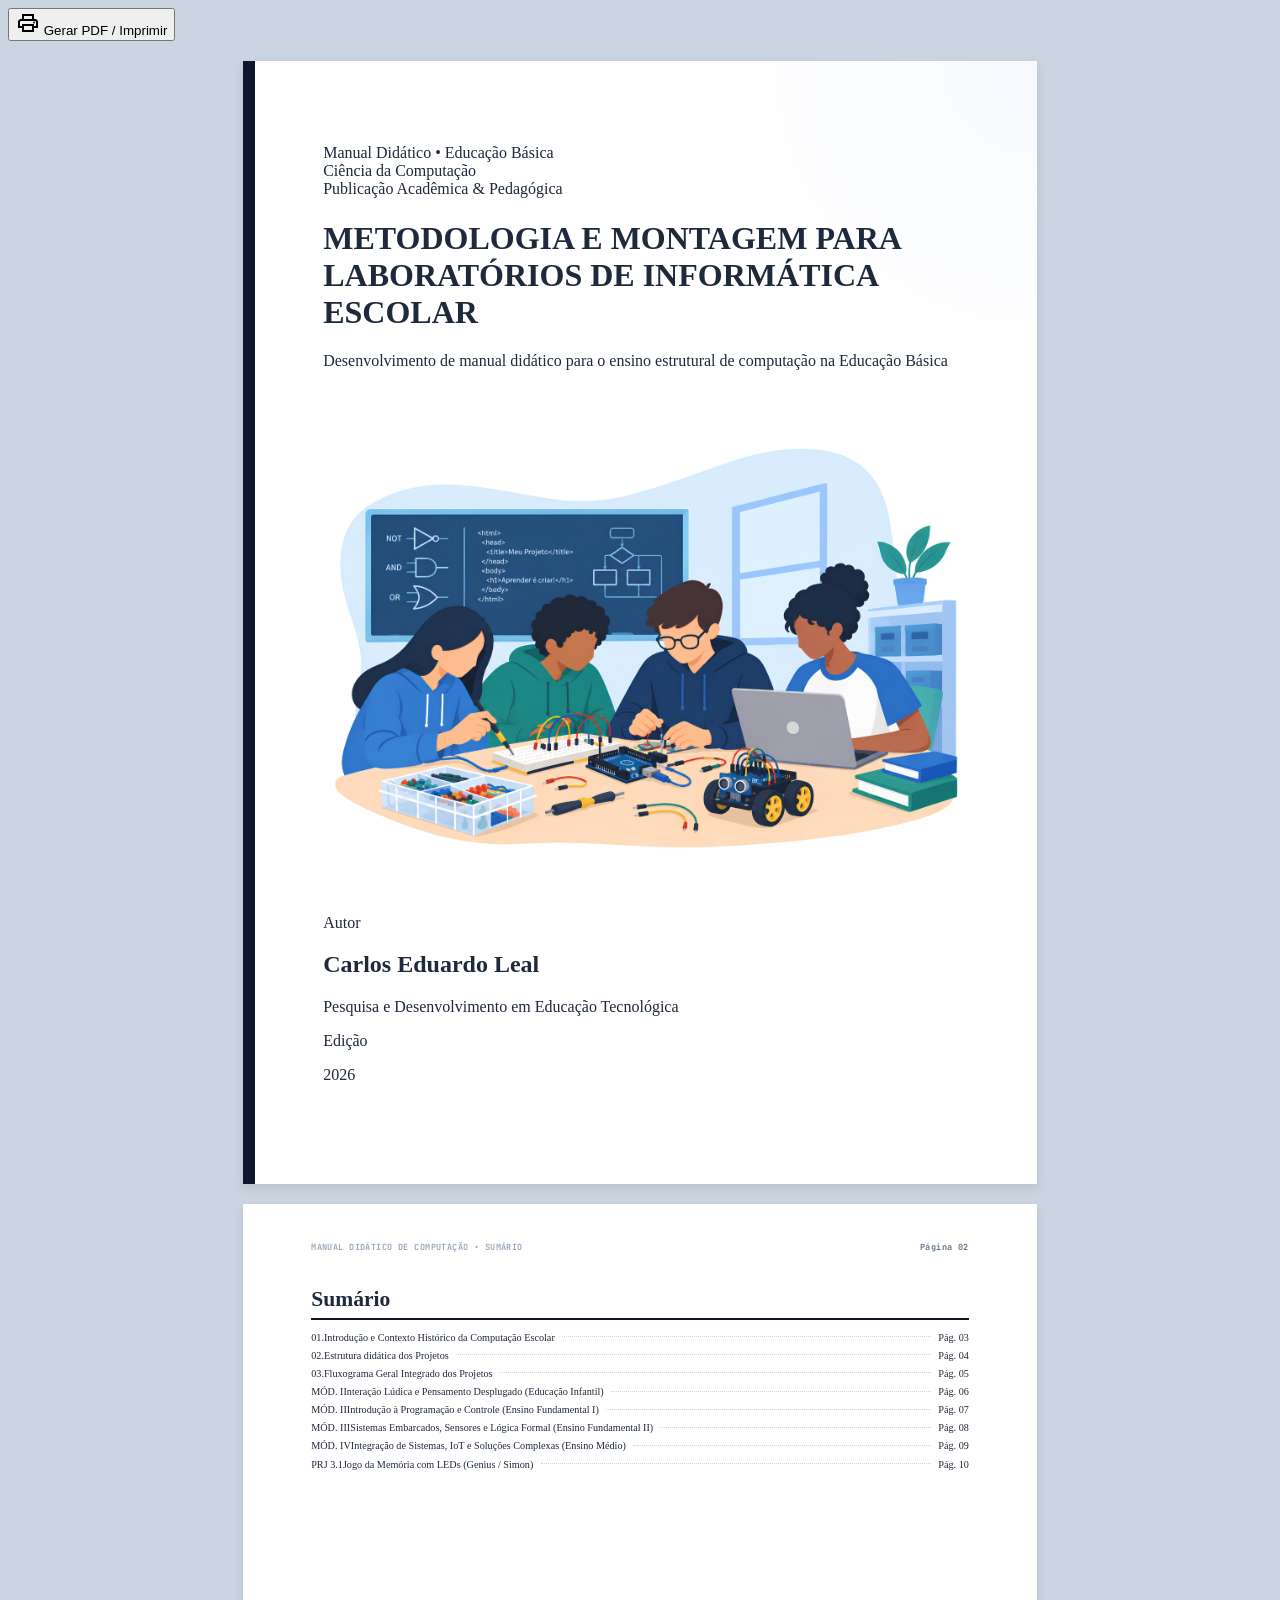
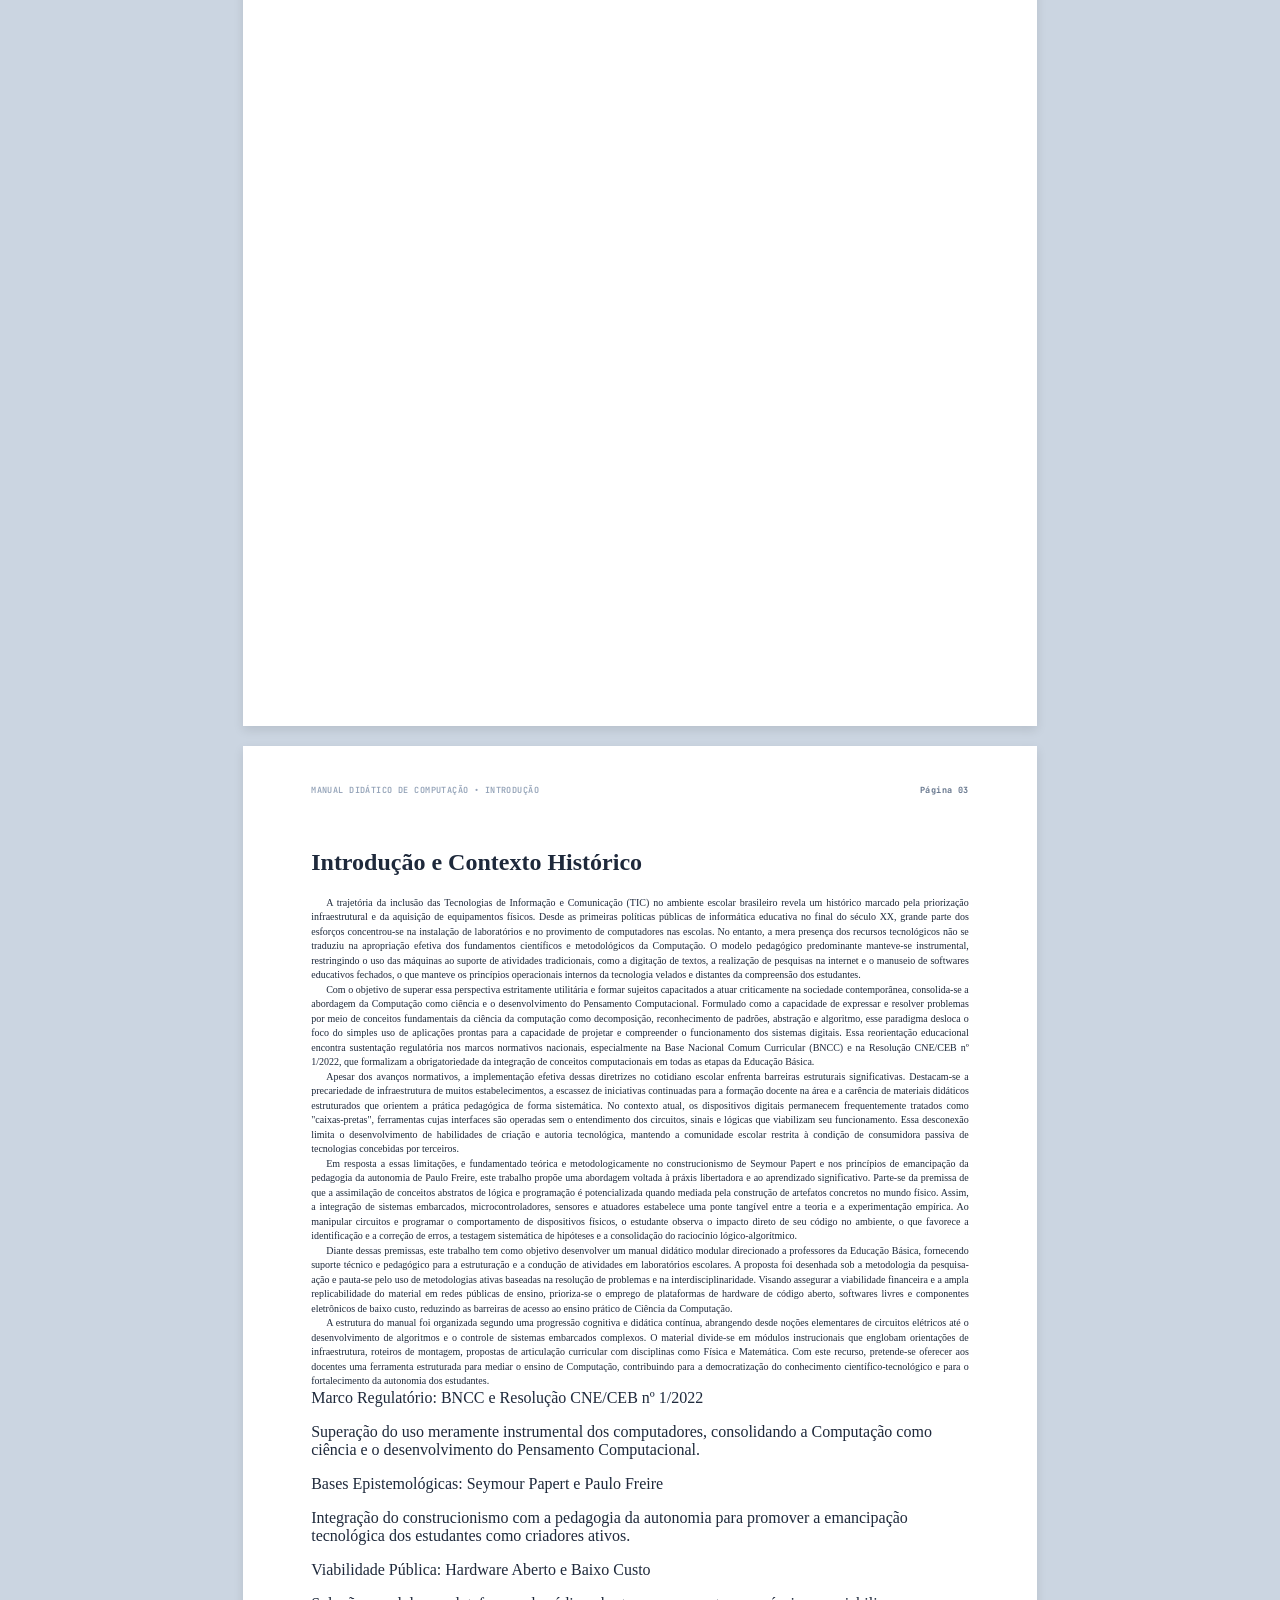
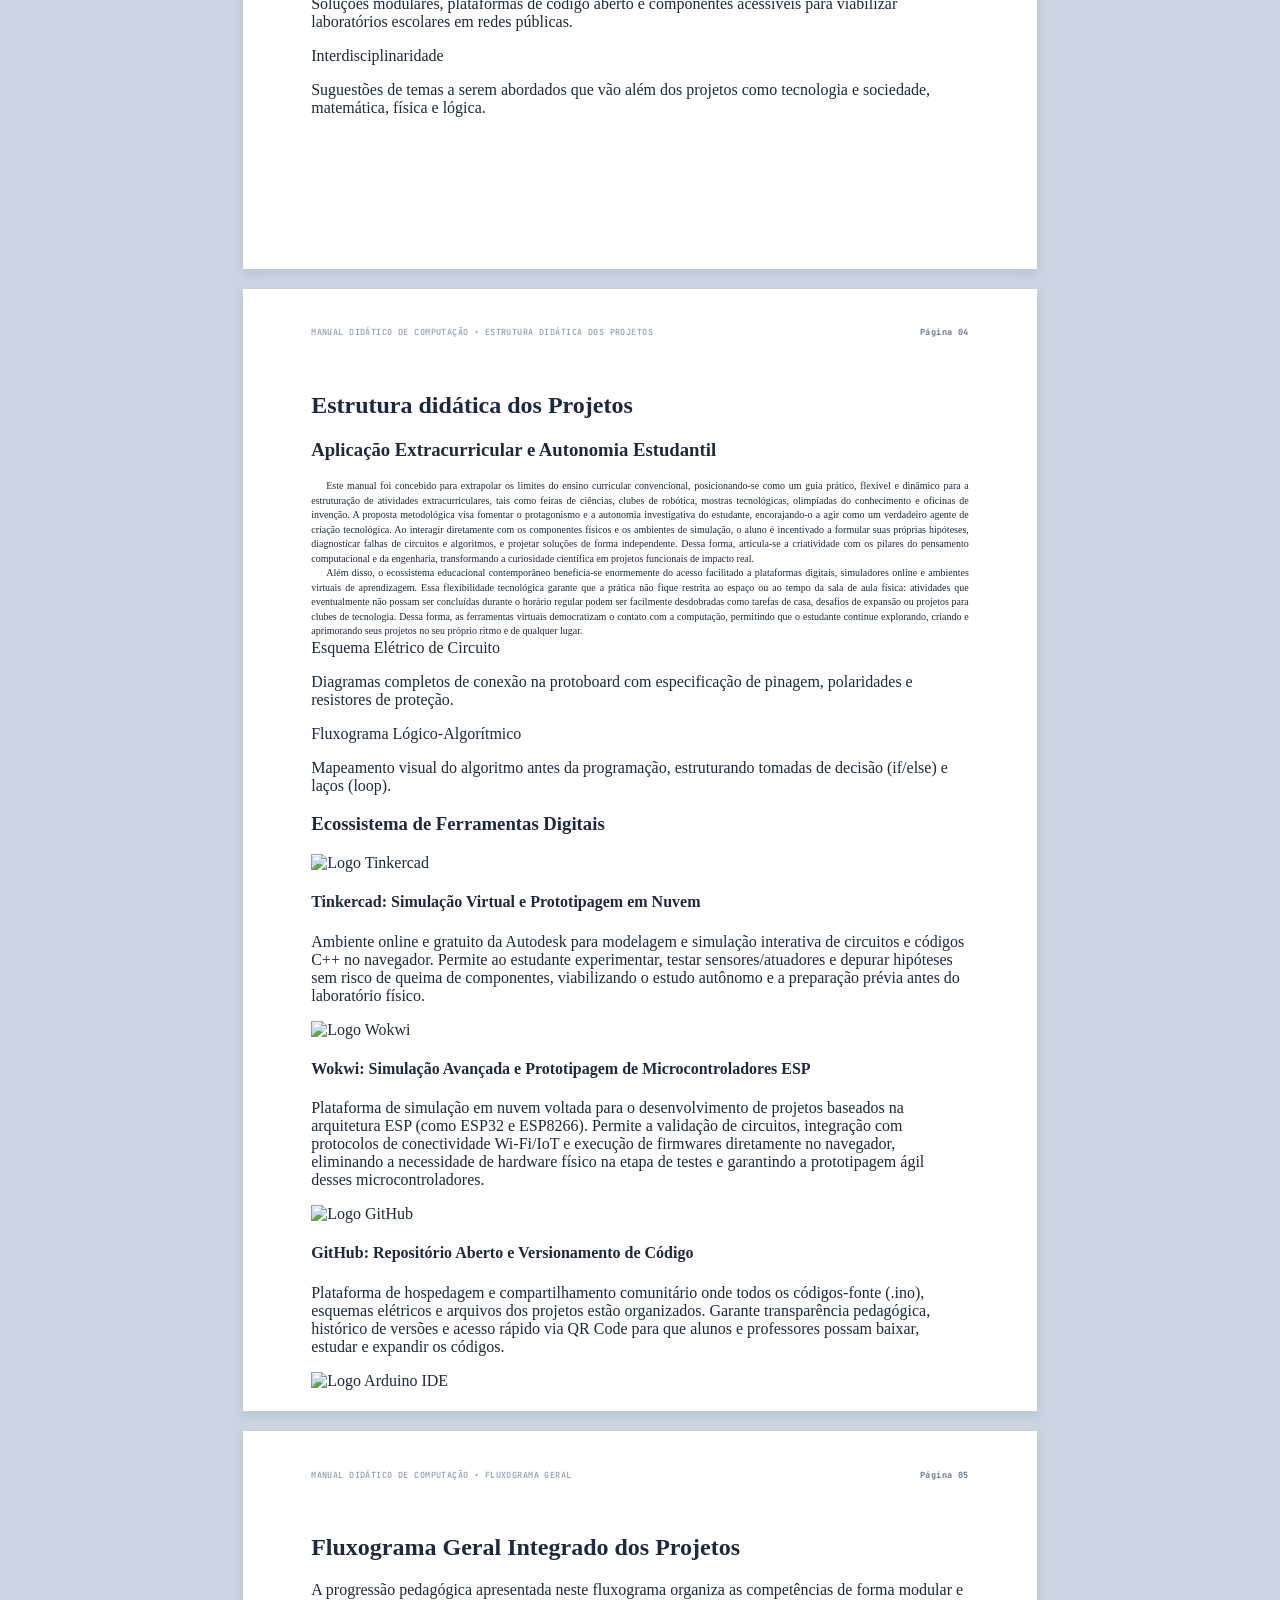
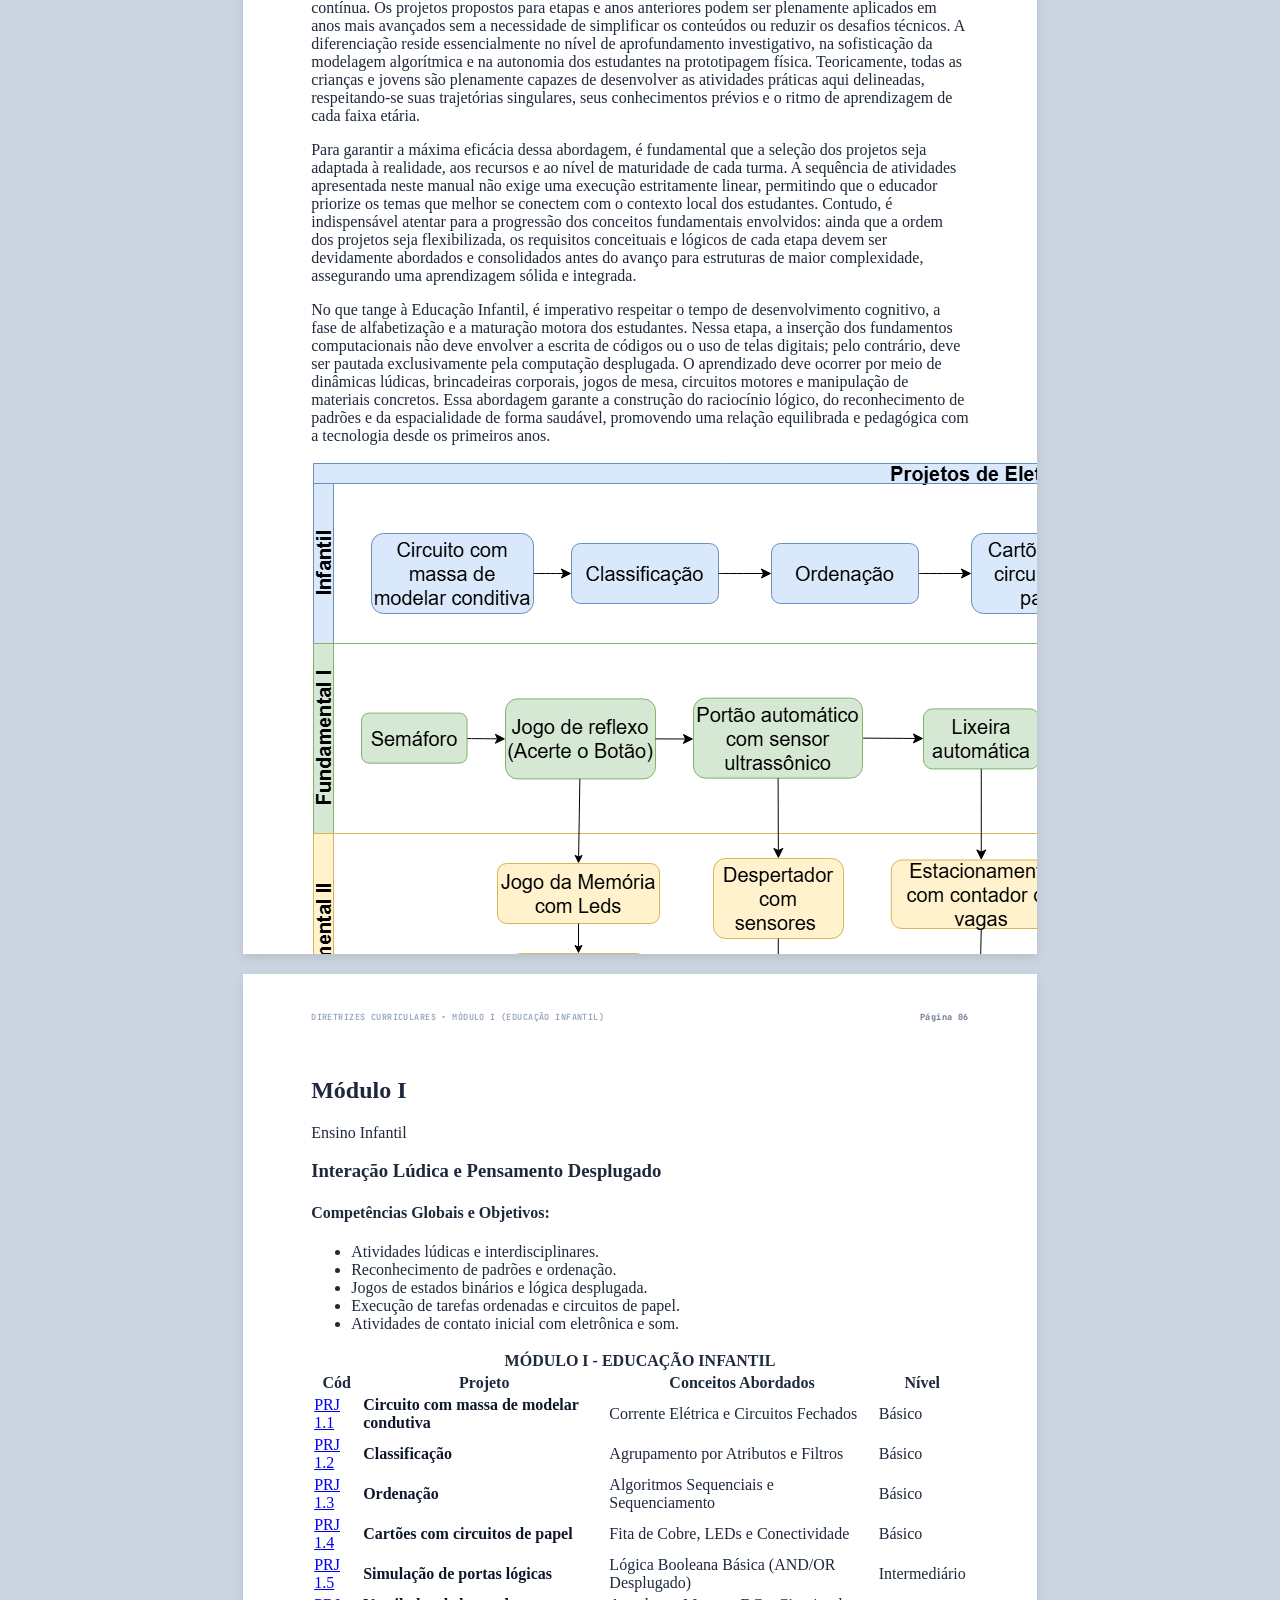
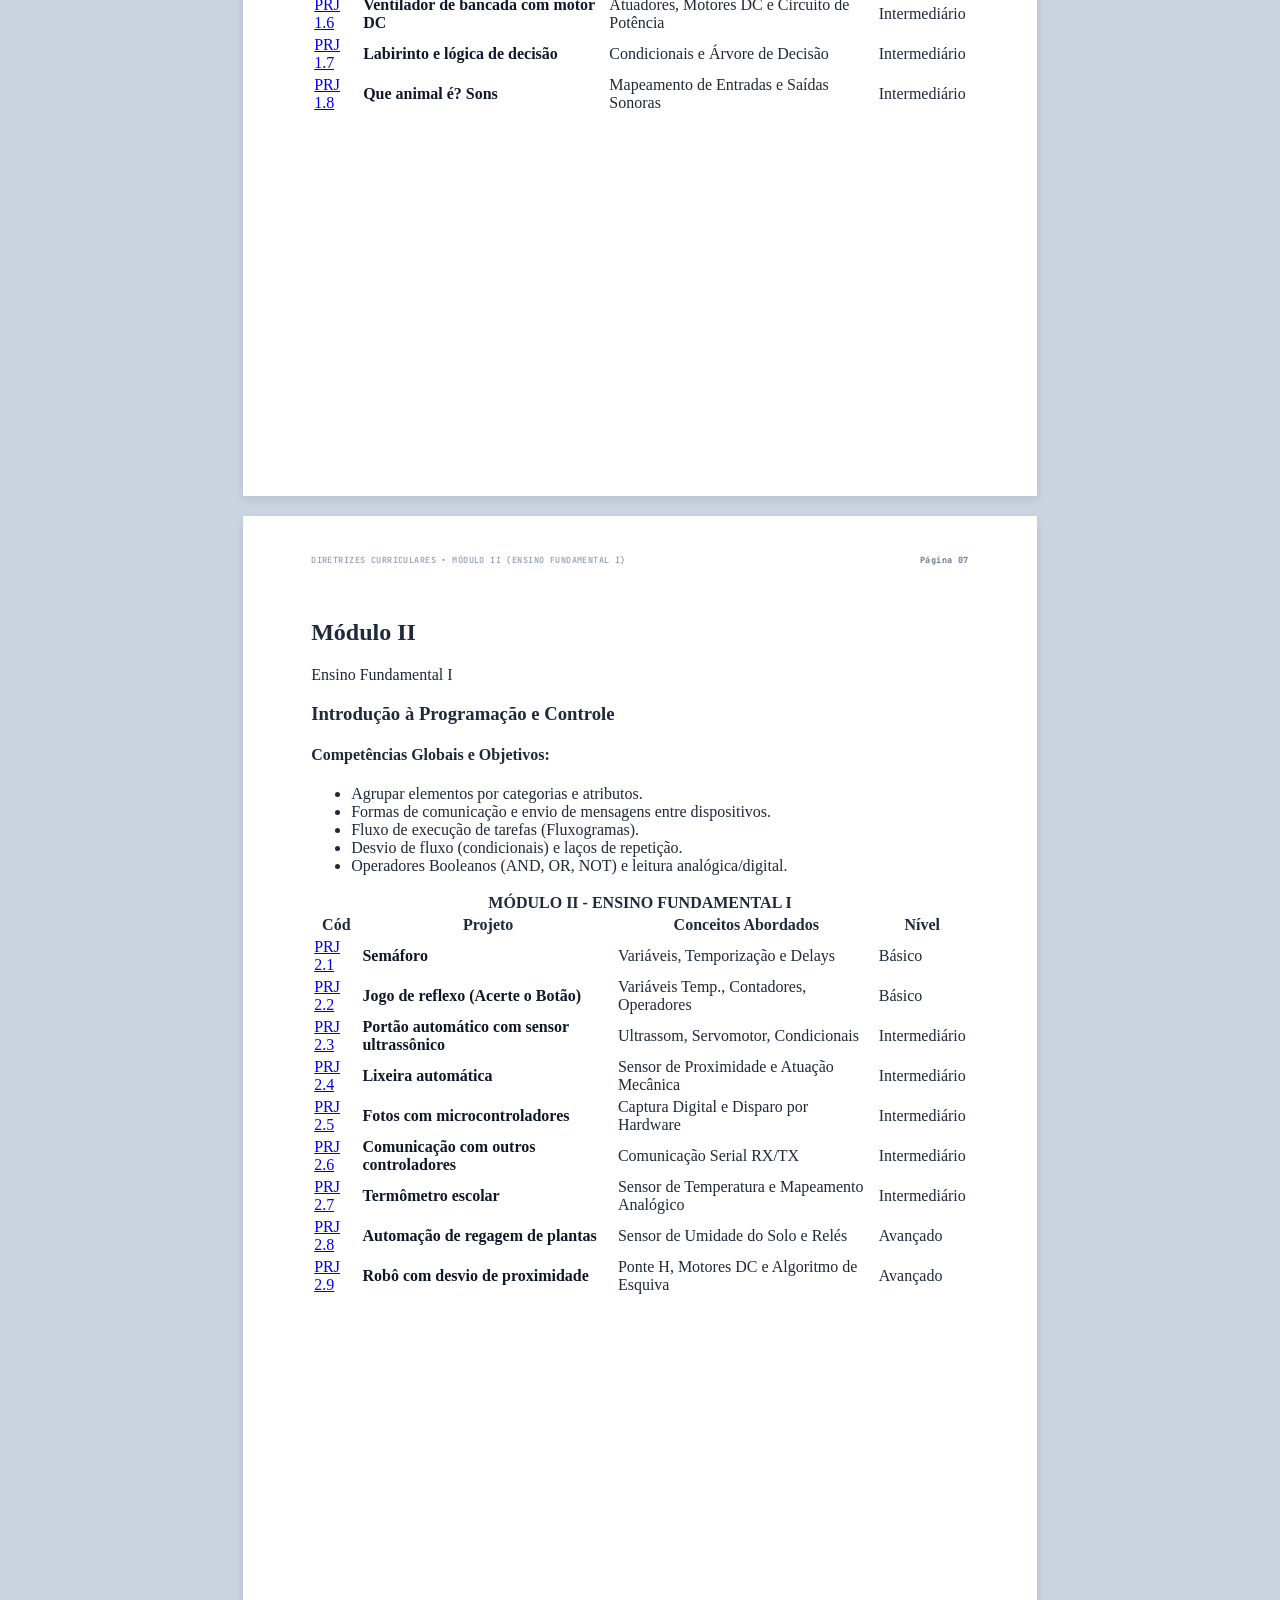
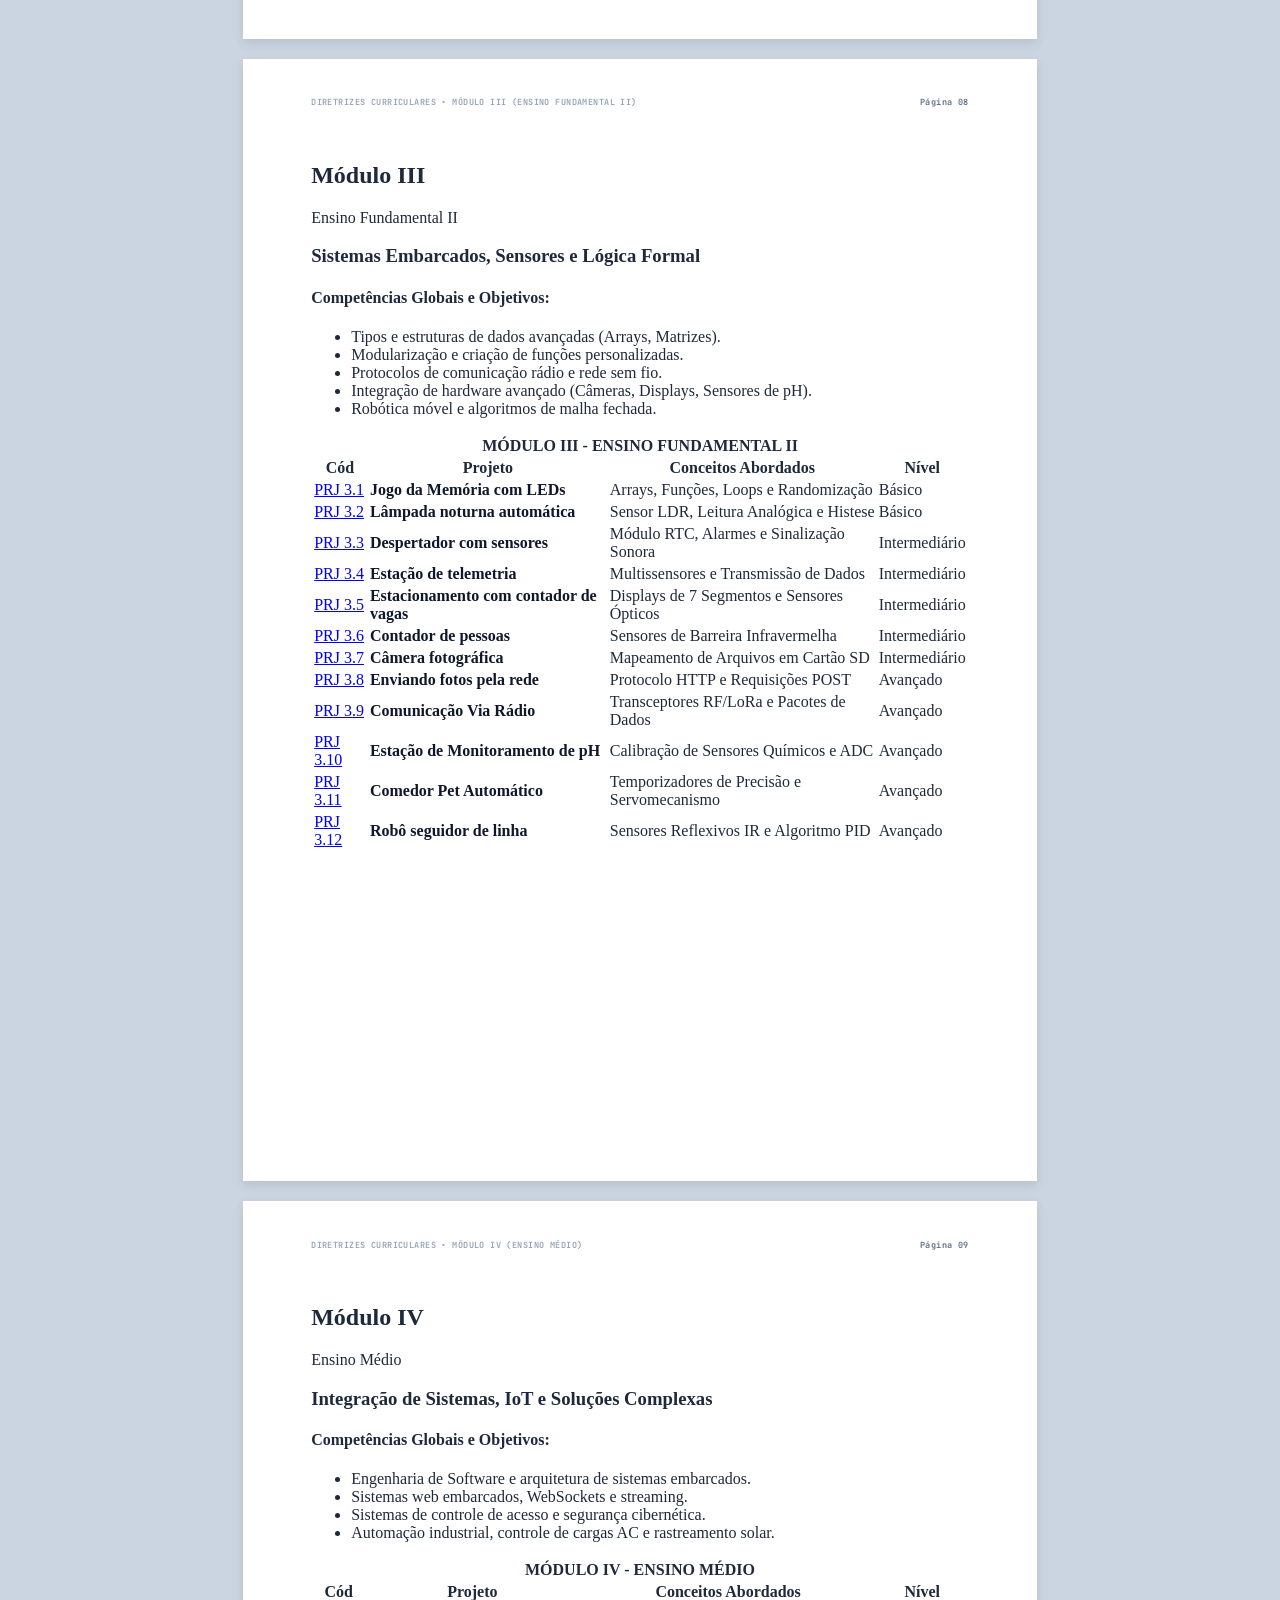
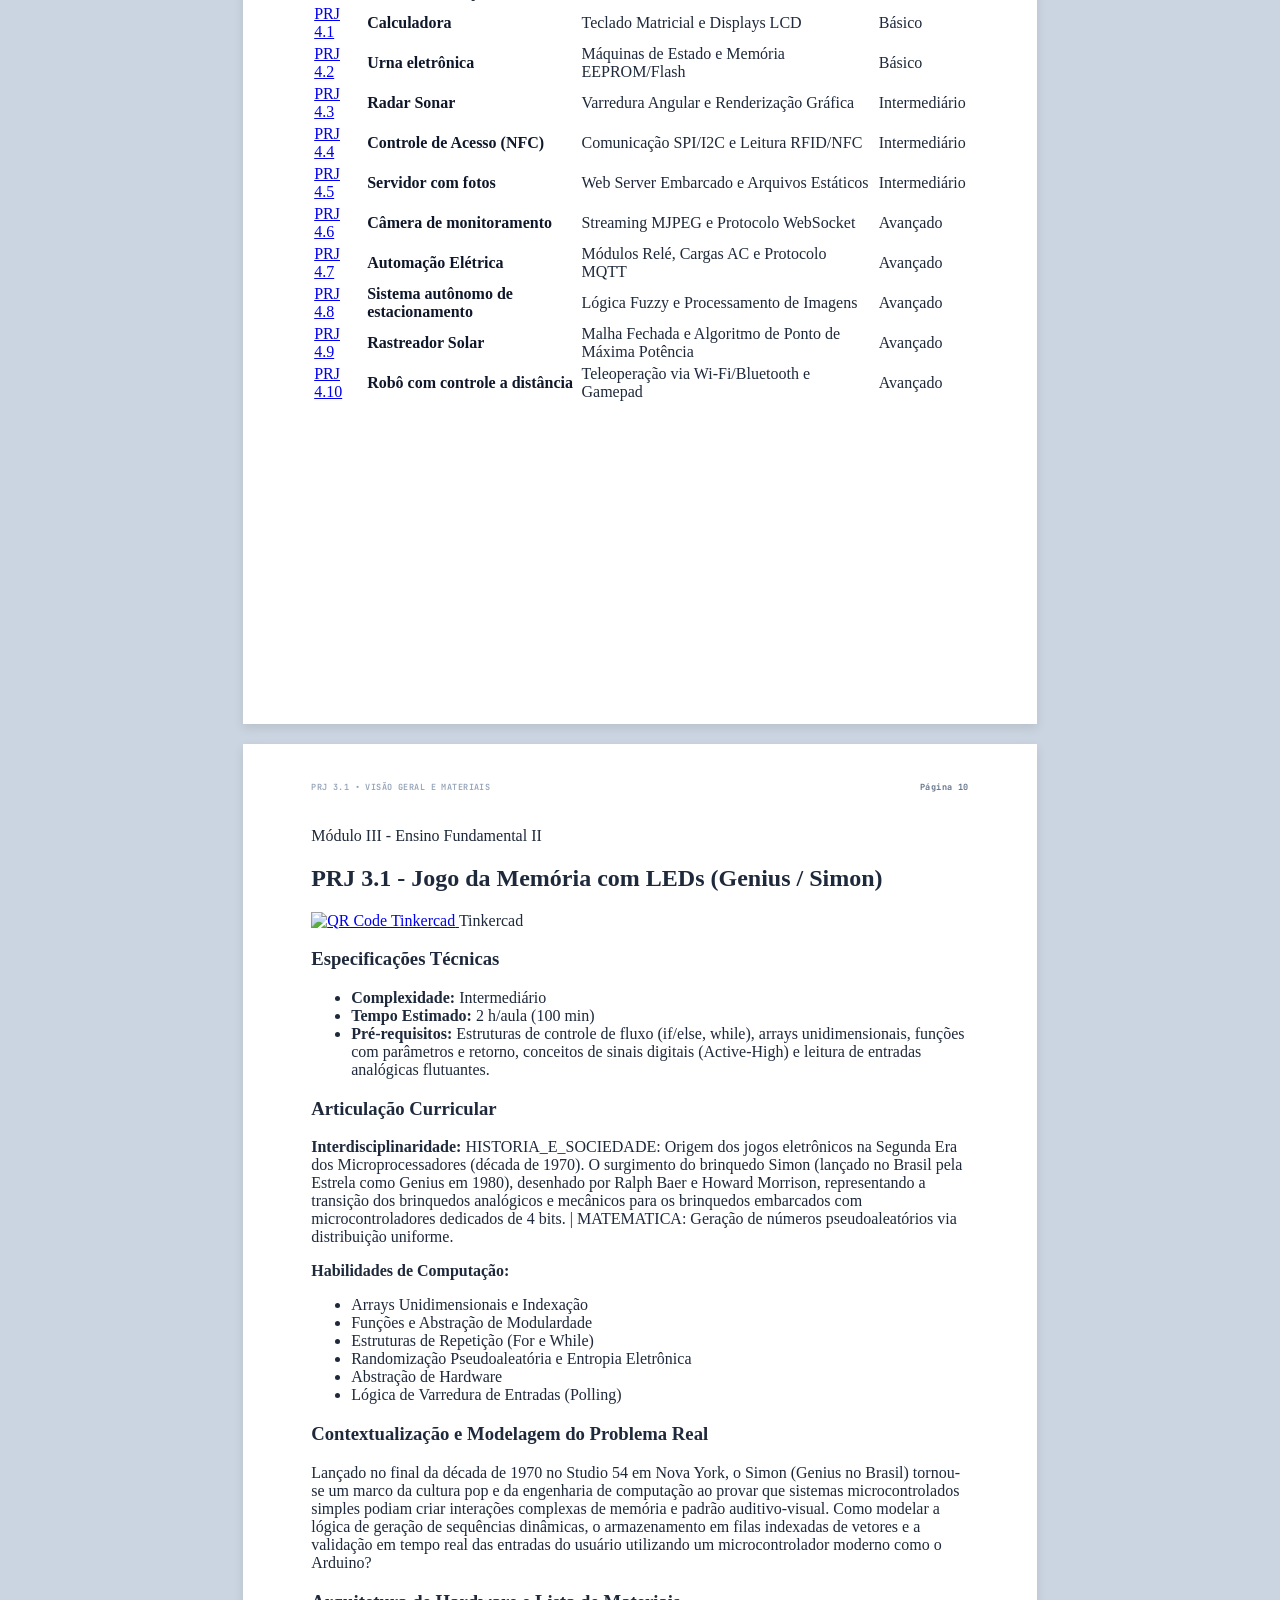
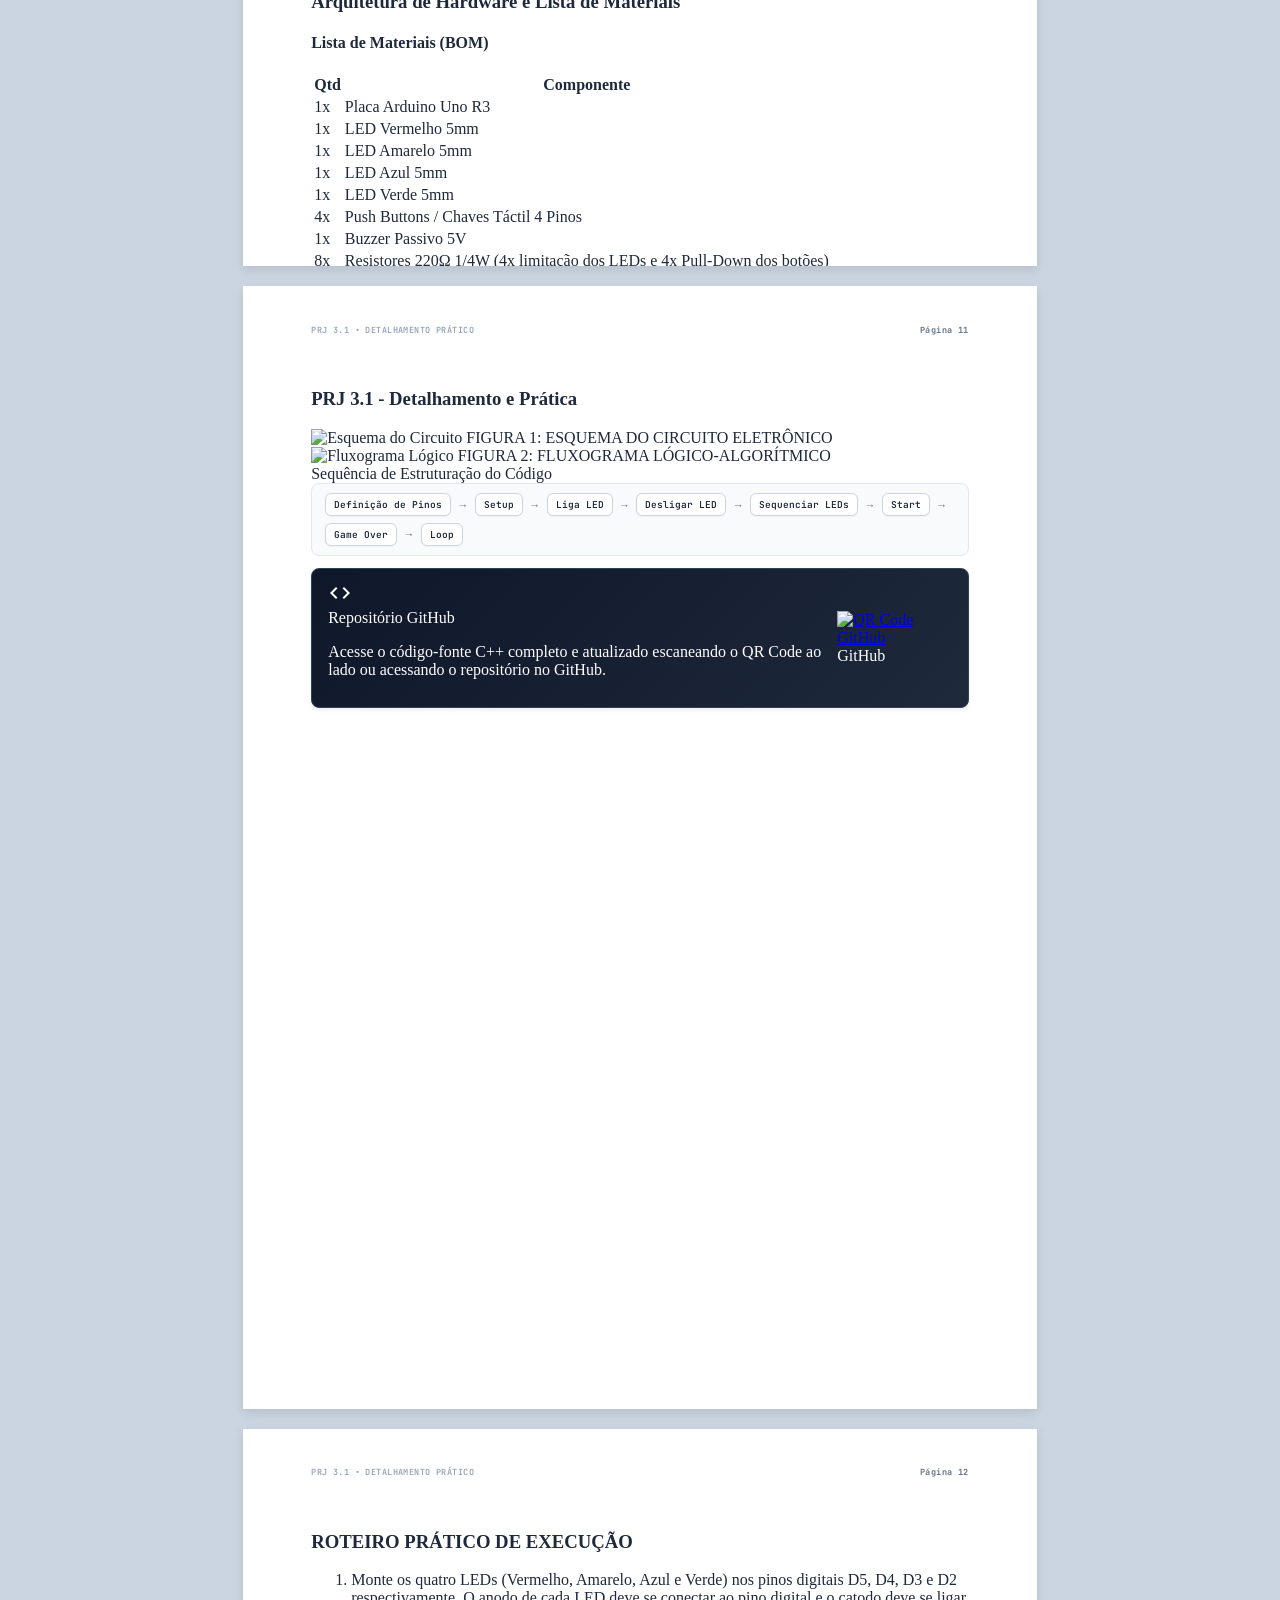
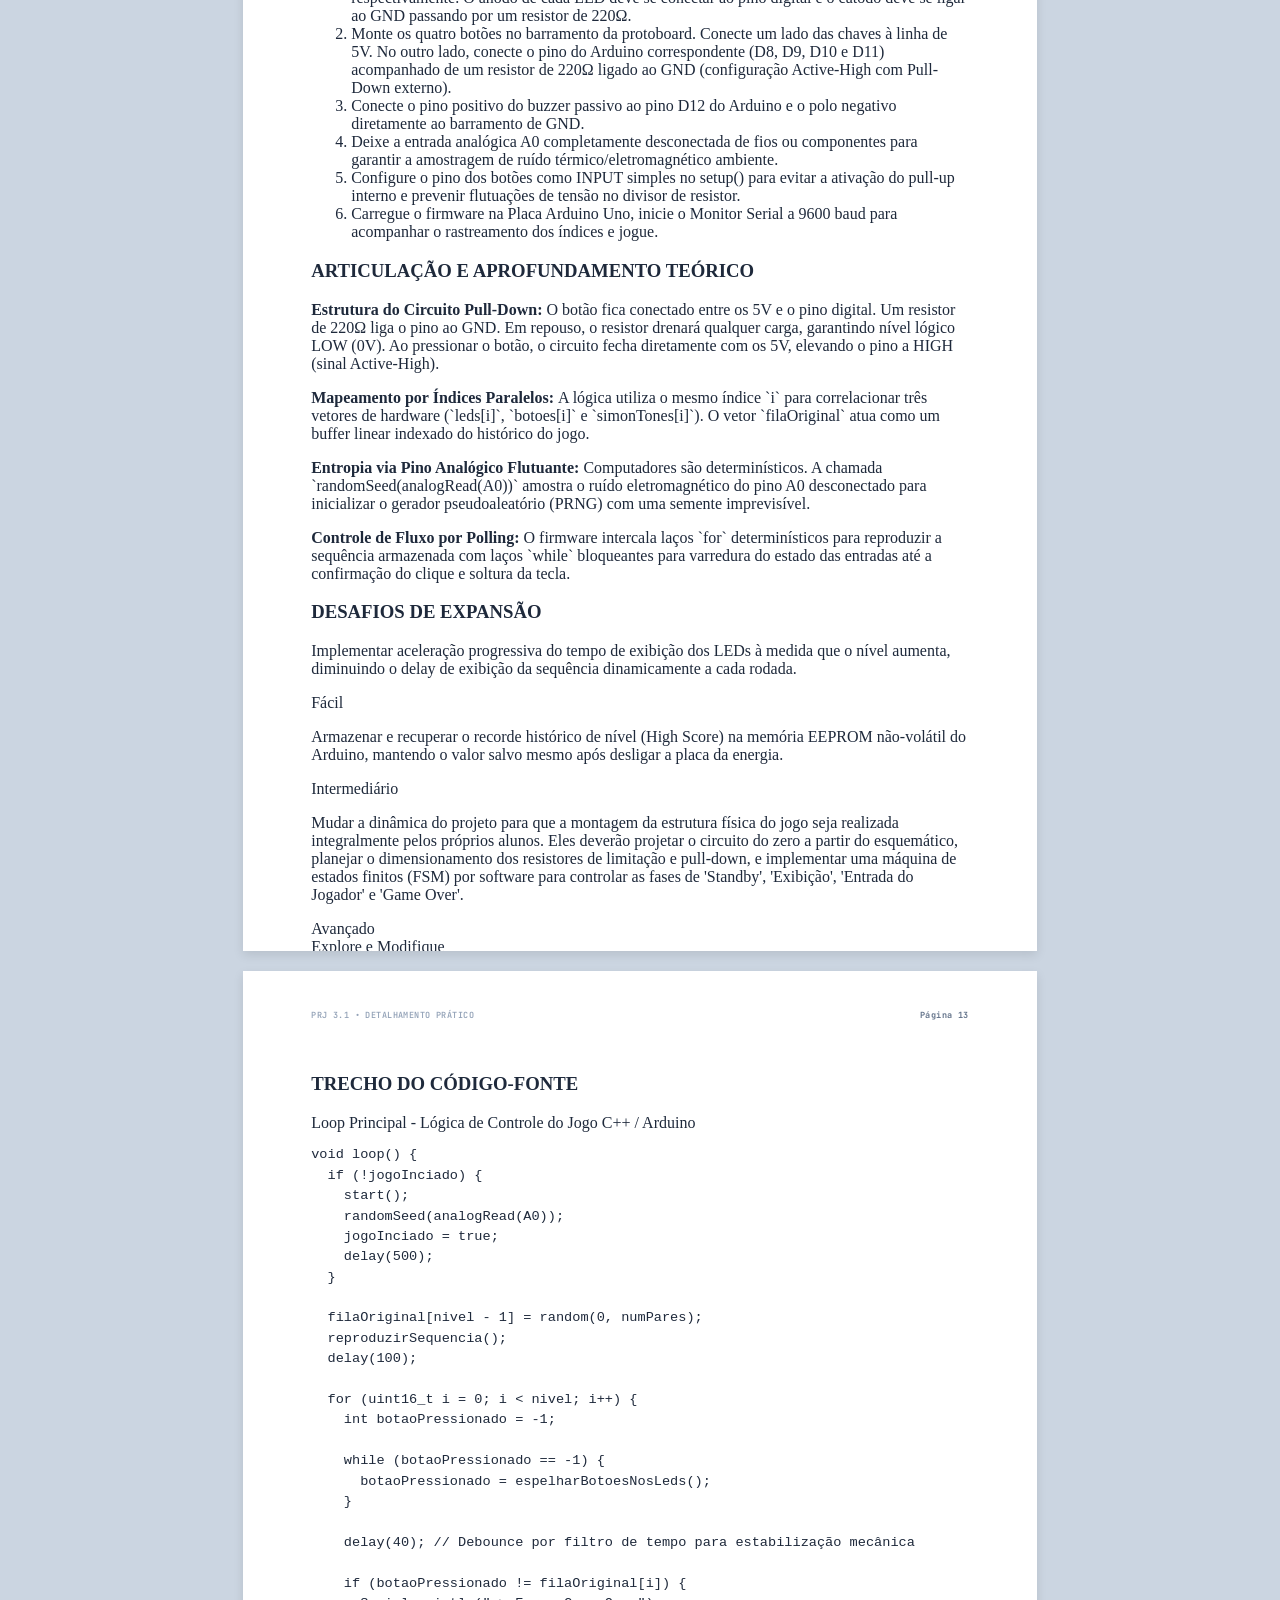
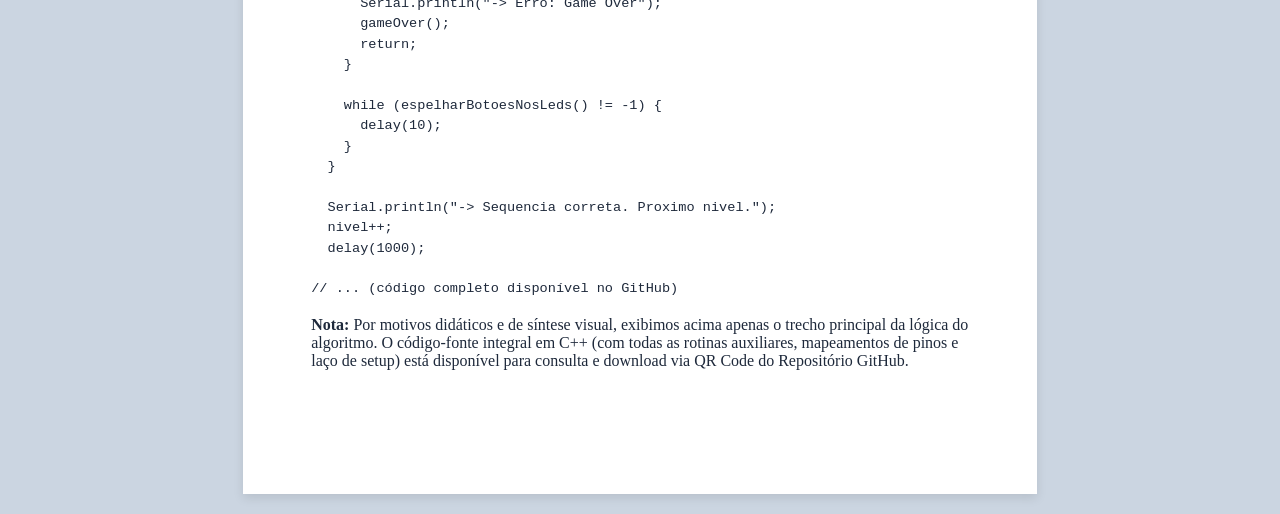
==== Manual.html @ 86b06d80 "Modelo básico do html e automação Manual Didático" ====
<!DOCTYPE html>
<html lang="pt-BR">
 <head>
  <meta charset="utf-8"/>
  <meta content="width=device-width, initial-scale=1.0" name="viewport"/>
  <title>
   Manual Didático - Metodologia e Montagem
  </title>
  <link href="https://fonts.googleapis.com" rel="preconnect"/>
  <link crossorigin="" href="https://fonts.gstatic.com" rel="preconnect"/>
  <!-- Tipografia Principal do Design System Editorial -->
  <link href="https://fonts.googleapis.com/css2?family=Outfit:wght@300;400;500;600;700;800&amp;family=Inter:wght@300;400;500;600;700&amp;family=JetBrains+Mono:wght@400;500;700&amp;display=swap" rel="stylesheet"/>
  <!-- Iconografia (Material Symbols) -->
  <link href="https://fonts.googleapis.com/css2?family=Material+Symbols+Outlined:opsz,wght,FILL,GRAD@24,400,0,0" rel="stylesheet"/>
  <script src="https://cdn.tailwindcss.com">
  </script>
  <script>
   tailwind.config = {
            theme: {
                extend: {
                    fontFamily: {
                        sans: ['Inter', 'sans-serif'],
                        heading: ['Outfit', 'sans-serif'],
                        mono: ['JetBrains Mono', 'monospace'],
                    },
                    colors: {
                        brand: {
                            50: '#f8fafc',
                            100: '#f1f5f9',
                            200: '#e2e8f0',
                            500: '#64748b',
                            700: '#334155',
                            800: '#1e293b',
                            900: '#0f172a',
                        },
                        accent: {
                            blue: '#2563eb',
                            teal: '#0d9488',
                        },
                        teacher: {
                            light: '#e0e7ff',
                            DEFAULT: '#4f46e5',
                            dark: '#3730a3',
                        },
                        student: {
                            light: '#e0f2fe',
                            DEFAULT: '#0ea5e9',
                            dark: '#075985',
                        },
                        bncc: {
                            light: '#d1fae5',
                            DEFAULT: '#10b981',
                            dark: '#065f46',
                        },
                        alert: {
                            light: '#fef2f2',
                            DEFAULT: '#ef4444',
                            dark: '#991b1b',
                        },
                        trouble: {
                            light: '#fff7ed',
                            DEFAULT: '#f97316',
                            dark: '#9a3412',
                        }
                    }
                }
            }
        }
  </script>
  <style>
   /* Base para visualização na tela (Simulação de papel A4 com dimensão da capa) */
        body {
            background-color: #cbd5e1;
            color: #1e293b;
            -webkit-font-smoothing: antialiased;
        }

        .a4-page {
            width: 210mm;
            height: 297mm;
            max-width: 210mm;
            max-height: 297mm;
            margin: 2rem auto;
            background-color: #ffffff;
            box-shadow: 0 10px 30px rgba(15, 23, 42, 0.12);
            padding: 2.2cm 1.8cm;
            box-sizing: border-box;
            position: relative;
            overflow: hidden;
            display: flex;
            flex-direction: column;
            justify-content: space-between;
        }

        /* Capa Editorial Clean & Acadêmica */
        .cover-page {
            display: flex;
            flex-direction: column;
            justify-content: space-between;
            background: #ffffff;
            border-left: 12px solid #0f172a;
            position: relative;
        }

        /* Detalhe Geométrico Discreto no Fundo da Capa */
        .cover-bg-accent {
            position: absolute;
            top: 0;
            right: 0;
            width: 320px;
            height: 320px;
            background: radial-gradient(circle at 100% 0%, rgba(37, 99, 235, 0.04) 0%, rgba(255, 255, 255, 0) 70%);
            pointer-events: none;
        }

        .code-block {
            font-family: 'JetBrains Mono', monospace;
            font-size: 0.85rem;
            line-height: 1.5;
        }

        .icon-align {
            vertical-align: -0.15em;
        }

        .curriculum-map img {
            width: 100%;
            height: auto;
            border-radius: 0.5rem;
            border: 1px solid #e2e8f0;
        }
  </style>
  <style id="print-fix">
   /**
 * style.css
 * Estilos dedicados para formatacao de manuais didaticos e impressao A4.
 */

@media screen {
    .a4-page {
        width: 210mm !important;
        height: 297mm !important;
        max-width: 210mm !important;
        max-height: 297mm !important;
        margin: 20px auto !important;
        box-shadow: 0 4px 10px rgba(0, 0, 0, 0.1) !important;
        overflow: hidden !important;
        background-color: white !important;
        box-sizing: border-box !important;
        position: relative !important;
        padding: 2.2cm 1.8cm !important;
    }
}

@media print {
    @page {
        size: 210mm 297mm;
        margin: 0;
    }

    html,
    body {
        width: 210mm;
        height: 297mm;
        background-color: #ffffff !important;
        -webkit-print-color-adjust: exact !important;
        print-color-adjust: exact !important;
    }

    .a4-page {
        width: 210mm !important;
        height: 297mm !important;
        max-width: 210mm !important;
        max-height: 297mm !important;
        margin: 0 !important;
        padding: 2.2cm 1.8cm !important;
        box-shadow: none !important;
        box-sizing: border-box !important;
        page-break-after: always !important;
        break-after: page !important;
        page-break-inside: avoid !important;
        break-inside: avoid !important;
        overflow: hidden !important;
        position: relative !important;
    }

    .md\\:grid-cols-2 {
        grid-template-columns: repeat(2, minmax(0, 1fr)) !important;
    }

    .md\\:flex-row {
        flex-direction: row !important;
    }

    .no-print {
        display: none !important;
    }

    .page-break {
        page-break-before: always !important;
        break-before: page !important;
    }

    .avoid-break {
        page-break-inside: avoid !important;
        break-inside: avoid !important;
    }
}

.code-block {
    font-family: 'JetBrains Mono', monospace;
    font-size: 0.85rem;
    line-height: 1.5;
}

.icon-align {
    vertical-align: -0.15em;
}

.curriculum-map img {
    width: 100%;
    height: auto;
    border-radius: 0.5rem;
    border: 1px solid #e2e8f0;
}

/* Marcador de Paginacao Superior - Posicionado na Margem Superior */
.page-top-header {
    position: absolute;
    top: 1cm;
    left: 1.8cm;
    right: 1.8cm;
    display: flex;
    justify-content: space-between;
    align-items: center;
    font-family: 'JetBrains Mono', monospace;
    font-size: 8.5px;
    color: #94a3b8;
    letter-spacing: 0.05em;
    pointer-events: none;
    z-index: 10;
}

.page-top-header .page-header-title {
    text-transform: uppercase;
    font-weight: 600;
}

.page-top-header .page-header-number {
    font-weight: 700;
    color: #64748b;
}

/* ==============================================================================
   Sumario Editorial Proporcional - 1 Folha A4 Rigorosa
   ============================================================================== */
#secao-sumario {
    padding: 2.2cm 1.8cm 2.0cm 1.8cm !important;
    display: flex !important;
    flex-direction: column !important;
    justify-content: flex-start !important;
    overflow: hidden !important;
    box-sizing: border-box !important;
}

#secao-sumario header {
    margin-bottom: 0.65rem !important;
    padding-bottom: 0.35rem !important;
    border-bottom: 2px solid #0f172a !important;
}

#secao-sumario header h2 {
    font-size: 1.35rem !important;
    line-height: 1.2 !important;
    margin: 0 !important;
}

.sumario-lista {
    display: flex !important;
    flex-direction: column !important;
    gap: 4.4px !important;
    width: 100% !important;
}

.toc-row, .sumario-item {
    display: flex !important;
    align-items: baseline !important;
    width: 100% !important;
    text-decoration: none !important;
    color: inherit !important;
    font-size: 10.2px !important;
    line-height: 1.35 !important;
    padding: 0 !important;
    margin: 0 !important;
    break-inside: avoid !important;
    page-break-inside: avoid !important;
}

.toc-row:hover {
    opacity: 0.8;
}

.toc-row span {
    font-size: 10.2px !important;
}

.toc-leader {
    flex-grow: 1;
    border-bottom: 1px dotted #cbd5e1;
    margin: 0 0.45rem;
    position: relative;
    bottom: 0.22rem;
}

/* Tabela de Projetos do Modulo Interativa */
.module-project-link {
    color: #0f172a;
    font-weight: 600;
    text-decoration: none;
    transition: color 0.15s ease-in-out;
}

.module-project-link:hover {
    color: #2563eb;
    text-decoration: underline;
}

/* Fluxo Sequencial de Codigo com Setas */
.code-flow-container {
    display: flex;
    align-items: center;
    flex-wrap: wrap;
    gap: 0.4rem;
    background-color: #f8fafc;
    border: 1px solid #e2e8f0;
    padding: 0.6rem 0.8rem;
    border-radius: 0.5rem;
    margin-bottom: 0.75rem;
}

.code-flow-step {
    display: inline-flex;
    align-items: center;
    background-color: #ffffff;
    border: 1px solid #cbd5e1;
    border-radius: 0.375rem;
    padding: 0.25rem 0.5rem;
    font-family: 'JetBrains Mono', monospace;
    font-size: 9.5px;
    font-weight: 600;
    color: #1e293b;
    box-shadow: 0 1px 2px rgba(0, 0, 0, 0.04);
}

.code-flow-arrow {
    color: #64748b;
    font-weight: bold;
    font-size: 11px;
    display: inline-flex;
    align-items: center;
}

/* Bloco GitHub com QR Code */
.github-box {
    background: linear-gradient(135deg, #0f172a 0%, #1e293b 100%);
    color: #ffffff;
    border-radius: 0.5rem;
    padding: 0.75rem 1rem;
    display: flex;
    align-items: center;
    justify-content: space-between;
    gap: 1rem;
    margin-bottom: 0.75rem;
    border: 1px solid #334155;
    box-shadow: 0 2px 4px rgba(15, 23, 42, 0.08);
}

/* Tipografia Editorial Continua */
.secao-texto-continuo {
    --line-height: 1.45;
}

.secao-texto-continuo p,
#secao-introducao .secao-texto-continuo p,
#secao-didatica .secao-texto-continuo p {
    font-size: 10px;
    line-height: var(--line-height, 1.45);
    margin: 0;
    margin-bottom: 0;
    padding: 0;
    text-align: justify;
    text-justify: inter-word;
    text-indent: 1.5em;
    color: #1e293b;
    font-weight: 400;
}
  </style>
 </head>
 <body class="font-sans">
  <div class="no-print fixed top-4 right-4 z-50">
   <button class="bg-brand-800 hover:bg-brand-900 text-white font-bold py-2.5 px-4 rounded-lg shadow-xl flex items-center gap-2 cursor-pointer transition-all border border-brand-700 active:scale-95" onclick="window.print()">
    <span class="material-symbols-outlined text-[20px]">
     print
    </span>
    <span class="text-xs font-sans">
     Gerar PDF / Imprimir
    </span>
   </button>
  </div>
  <main class="a4-page cover-page" id="secao-capa">
   <div class="cover-bg-accent">
   </div>
   <!-- Cabeçalho Superior Institucional -->
   <div>
    <div class="flex items-center justify-between border-b border-brand-200 pb-5 mb-14">
     <div class="flex items-center gap-3">
      <span class="h-3 w-3 bg-brand-900 rounded-full inline-block">
      </span>
      <span class="font-mono text-xs font-semibold tracking-widest text-brand-700 uppercase">
       Manual Didático • Educação Básica
      </span>
     </div>
     <span class="text-brand-500 font-mono text-xs font-medium tracking-wider uppercase">
      Ciência da Computação
     </span>
    </div>
    <!-- Divisor / Marcação de Design Estruturado -->
    <div class="mb-10">
     <span class="text-xs font-mono font-bold text-accent-blue tracking-widest uppercase block mb-3">
      Publicação Acadêmica &amp; Pedagógica
     </span>
     <div class="h-1 w-16 bg-brand-900 rounded-full">
     </div>
    </div>
    <!-- Bloco de Título Principal e Subtítulo -->
    <div class="space-y-6 max-w-2xl">
     <h1 class="font-heading font-extrabold text-4xl text-brand-900 leading-[1.15] tracking-tight">
      METODOLOGIA E MONTAGEM PARA LABORATÓRIOS DE INFORMÁTICA ESCOLAR
     </h1>
     <p class="font-heading text-lg text-brand-700 font-normal leading-relaxed border-l-2 border-brand-300 pl-4 py-1">
      Desenvolvimento de manual didático para o ensino estrutural de computação na Educação Básica
     </p>
    </div>
   </div>
   <img alt="Capa" class="cover object-contain mx-auto max-h-[120mm] bg-transparent" src="Capa.png"/>
   <!-- Rodapé da Capa: Identificação do Autor -->
   <div class="border-t-2 border-brand-900 pt-6 mt-8">
    <div class="flex items-end justify-between">
     <div>
      <span class="text-[11px] font-mono uppercase text-brand-500 font-bold tracking-widest block mb-1">
       Autor
      </span>
      <h2 class="font-heading font-bold text-2xl text-brand-900 tracking-tight">
       Carlos Eduardo Leal
      </h2>
      <p class="text-xs text-brand-500 mt-0.5">
       Pesquisa e Desenvolvimento em Educação Tecnológica
      </p>
     </div>
     <div class="text-right">
      <span class="text-[11px] font-mono uppercase text-brand-500 font-bold tracking-widest block mb-1">
       Edição
      </span>
      <p class="font-mono text-sm font-bold text-brand-900">
       2026
      </p>
     </div>
    </div>
   </div>
  </main>
  <main class="a4-page page-break" id="secao-sumario">
   <div class="page-top-header">
    <span class="page-header-title">
     Manual Didático de Computação • Sumário
    </span>
    <span class="page-header-number">
     Página 02
    </span>
   </div>
   <div class="w-full">
    <header class="border-b-2 border-brand-800 pb-1.5 mb-2.5 avoid-break">
     <h2 class="font-heading font-bold text-xl text-brand-900 leading-tight text-center">
      Sumário
     </h2>
    </header>
    <div class="sumario-lista">
     <a class="toc-row sumario-item group" href="#secao-introducao">
      <span class="font-mono text-brand-500 font-bold min-w-[62px] whitespace-nowrap shrink-0">
       01.
      </span>
      <span class="text-brand-900 font-medium group-hover:text-accent-blue truncate">
       Introdução e Contexto Histórico da Computação Escolar
      </span>
      <span class="toc-leader">
      </span>
      <span class="font-mono text-brand-600 font-bold shrink-0">
       Pág. 03
      </span>
     </a>
     <a class="toc-row sumario-item group" href="#secao-didatica">
      <span class="font-mono text-brand-500 font-bold min-w-[62px] whitespace-nowrap shrink-0">
       02.
      </span>
      <span class="text-brand-900 font-medium group-hover:text-accent-blue truncate">
       Estrutura didática dos Projetos
      </span>
      <span class="toc-leader">
      </span>
      <span class="font-mono text-brand-600 font-bold shrink-0">
       Pág. 04
      </span>
     </a>
     <a class="toc-row sumario-item group" href="#secao-fluxograma-geral">
      <span class="font-mono text-brand-500 font-bold min-w-[62px] whitespace-nowrap shrink-0">
       03.
      </span>
      <span class="text-brand-900 font-medium group-hover:text-accent-blue truncate">
       Fluxograma Geral Integrado dos Projetos
      </span>
      <span class="toc-leader">
      </span>
      <span class="font-mono text-brand-600 font-bold shrink-0">
       Pág. 05
      </span>
     </a>
     <a class="toc-row sumario-item group" href="#modulo-1">
      <span class="font-mono text-brand-500 font-bold min-w-[62px] whitespace-nowrap shrink-0">
       MÓD. I
      </span>
      <span class="text-brand-900 font-medium group-hover:text-accent-blue truncate">
       Interação Lúdica e Pensamento Desplugado (Educação Infantil)
      </span>
      <span class="toc-leader">
      </span>
      <span class="font-mono text-brand-600 font-bold shrink-0">
       Pág. 06
      </span>
     </a>
     <a class="toc-row sumario-item group" href="#modulo-2">
      <span class="font-mono text-brand-500 font-bold min-w-[62px] whitespace-nowrap shrink-0">
       MÓD. II
      </span>
      <span class="text-brand-900 font-medium group-hover:text-accent-blue truncate">
       Introdução à Programação e Controle (Ensino Fundamental I)
      </span>
      <span class="toc-leader">
      </span>
      <span class="font-mono text-brand-600 font-bold shrink-0">
       Pág. 07
      </span>
     </a>
     <a class="toc-row sumario-item group" href="#modulo-3">
      <span class="font-mono text-brand-500 font-bold min-w-[62px] whitespace-nowrap shrink-0">
       MÓD. III
      </span>
      <span class="text-brand-900 font-medium group-hover:text-accent-blue truncate">
       Sistemas Embarcados, Sensores e Lógica Formal (Ensino Fundamental II)
      </span>
      <span class="toc-leader">
      </span>
      <span class="font-mono text-brand-600 font-bold shrink-0">
       Pág. 08
      </span>
     </a>
     <a class="toc-row sumario-item group" href="#modulo-4">
      <span class="font-mono text-brand-500 font-bold min-w-[62px] whitespace-nowrap shrink-0">
       MÓD. IV
      </span>
      <span class="text-brand-900 font-medium group-hover:text-accent-blue truncate">
       Integração de Sistemas, IoT e Soluções Complexas (Ensino Médio)
      </span>
      <span class="toc-leader">
      </span>
      <span class="font-mono text-brand-600 font-bold shrink-0">
       Pág. 09
      </span>
     </a>
     <a class="toc-row sumario-item group" href="#prj-31">
      <span class="font-mono text-brand-500 font-bold min-w-[62px] whitespace-nowrap shrink-0">
       PRJ 3.1
      </span>
      <span class="text-brand-900 font-medium group-hover:text-accent-blue truncate">
       Jogo da Memória com LEDs (Genius / Simon)
      </span>
      <span class="toc-leader">
      </span>
      <span class="font-mono text-brand-600 font-bold shrink-0">
       Pág. 10
      </span>
     </a>
    </div>
   </div>
  </main>
  <main class="a4-page page-break secao-introducao" id="secao-introducao">
   <div class="page-top-header">
    <span class="page-header-title">
     Manual Didático de Computação • Introdução
    </span>
    <span class="page-header-number">
     Página 03
    </span>
   </div>
   <div>
    <header class="border-b-4 border-brand-800 pb-1.5 mb-2 avoid-break">
     <h2 class="font-heading font-bold text-2xl text-brand-900 leading-tight">
      Introdução e Contexto Histórico
     </h2>
    </header>
    <section class="mb-2 avoid-break">
     <div class="bg-white p-3 rounded-lg border border-brand-200 shadow-2xs secao-texto-continuo">
      <p class="text-brand-800 text-justify indent-6 font-normal">
       A trajetória da inclusão das Tecnologias de Informação e Comunicação (TIC) no ambiente escolar brasileiro revela um histórico marcado pela priorização infraestrutural e da aquisição de equipamentos físicos. Desde as primeiras políticas públicas de informática educativa no final do século XX, grande parte dos esforços concentrou-se na instalação de laboratórios e no provimento de computadores nas escolas. No entanto, a mera presença dos recursos tecnológicos não se traduziu na apropriação efetiva dos fundamentos científicos e metodológicos da Computação. O modelo pedagógico predominante manteve-se instrumental, restringindo o uso das máquinas ao suporte de atividades tradicionais, como a digitação de textos, a realização de pesquisas na internet e o manuseio de softwares educativos fechados, o que manteve os princípios operacionais internos da tecnologia velados e distantes da compreensão dos estudantes.
      </p>
      <p class="text-brand-800 text-justify indent-6 font-normal">
       Com o objetivo de superar essa perspectiva estritamente utilitária e formar sujeitos capacitados a atuar criticamente na sociedade contemporânea, consolida-se a abordagem da Computação como ciência e o desenvolvimento do Pensamento Computacional. Formulado como a capacidade de expressar e resolver problemas por meio de conceitos fundamentais da ciência da computação como decomposição, reconhecimento de padrões, abstração e algoritmo, esse paradigma desloca o foco do simples uso de aplicações prontas para a capacidade de projetar e compreender o funcionamento dos sistemas digitais. Essa reorientação educacional encontra sustentação regulatória nos marcos normativos nacionais, especialmente na Base Nacional Comum Curricular (BNCC) e na Resolução CNE/CEB nº 1/2022, que formalizam a obrigatoriedade da integração de conceitos computacionais em todas as etapas da Educação Básica.
      </p>
      <p class="text-brand-800 text-justify indent-6 font-normal">
       Apesar dos avanços normativos, a implementação efetiva dessas diretrizes no cotidiano escolar enfrenta barreiras estruturais significativas. Destacam-se a precariedade de infraestrutura de muitos estabelecimentos, a escassez de iniciativas continuadas para a formação docente na área e a carência de materiais didáticos estruturados que orientem a prática pedagógica de forma sistemática. No contexto atual, os dispositivos digitais permanecem frequentemente tratados como "caixas-pretas", ferramentas cujas interfaces são operadas sem o entendimento dos circuitos, sinais e lógicas que viabilizam seu funcionamento. Essa desconexão limita o desenvolvimento de habilidades de criação e autoria tecnológica, mantendo a comunidade escolar restrita à condição de consumidora passiva de tecnologias concebidas por terceiros.
      </p>
      <p class="text-brand-800 text-justify indent-6 font-normal">
       Em resposta a essas limitações, e fundamentado teórica e metodologicamente no construcionismo de Seymour Papert e nos princípios de emancipação da pedagogia da autonomia de Paulo Freire, este trabalho propõe uma abordagem voltada à práxis libertadora e ao aprendizado significativo. Parte-se da premissa de que a assimilação de conceitos abstratos de lógica e programação é potencializada quando mediada pela construção de artefatos concretos no mundo físico. Assim, a integração de sistemas embarcados, microcontroladores, sensores e atuadores estabelece uma ponte tangível entre a teoria e a experimentação empírica. Ao manipular circuitos e programar o comportamento de dispositivos físicos, o estudante observa o impacto direto de seu código no ambiente, o que favorece a identificação e a correção de erros, a testagem sistemática de hipóteses e a consolidação do raciocínio lógico-algorítmico.
      </p>
      <p class="text-brand-800 text-justify indent-6 font-normal">
       Diante dessas premissas, este trabalho tem como objetivo desenvolver um manual didático modular direcionado a professores da Educação Básica, fornecendo suporte técnico e pedagógico para a estruturação e a condução de atividades em laboratórios escolares. A proposta foi desenhada sob a metodologia da pesquisa-ação e pauta-se pelo uso de metodologias ativas baseadas na resolução de problemas e na interdisciplinaridade. Visando assegurar a viabilidade financeira e a ampla replicabilidade do material em redes públicas de ensino, prioriza-se o emprego de plataformas de hardware de código aberto, softwares livres e componentes eletrônicos de baixo custo, reduzindo as barreiras de acesso ao ensino prático de Ciência da Computação.
      </p>
      <p class="text-brand-800 text-justify indent-6 font-normal">
       A estrutura do manual foi organizada segundo uma progressão cognitiva e didática contínua, abrangendo desde noções elementares de circuitos elétricos até o desenvolvimento de algoritmos e o controle de sistemas embarcados complexos. O material divide-se em módulos instrucionais que englobam orientações de infraestrutura, roteiros de montagem, propostas de articulação curricular com disciplinas como Física e Matemática. Com este recurso, pretende-se oferecer aos docentes uma ferramenta estruturada para mediar o ensino de Computação, contribuindo para a democratização do conhecimento científico-tecnológico e para o fortalecimento da autonomia dos estudantes.
      </p>
     </div>
    </section>
    <!-- Tópicos em Bloco Vertical Estrito (um abaixo do outro) -->
    <div class="flex flex-col space-y-1 block avoid-break">
     <div class="block w-full bg-white border border-slate-200 border-l-4 border-l-brand-800 p-1.5 px-2.5 rounded-sm">
      <div class="mb-0.5 text-slate-900 font-bold text-xs uppercase">
       <span>
        Marco Regulatório: BNCC e Resolução CNE/CEB nº 1/2022
       </span>
      </div>
      <p class="text-[9px] text-slate-700 leading-snug m-0">
       Superação do uso meramente instrumental dos computadores, consolidando a Computação como ciência e o desenvolvimento do Pensamento Computacional.
      </p>
     </div>
     <div class="block w-full bg-white border border-slate-200 border-l-4 border-l-brand-800 p-1.5 px-2.5 rounded-sm">
      <div class="mb-0.5 text-slate-900 font-bold text-xs uppercase">
       <span>
        Bases Epistemológicas: Seymour Papert e Paulo Freire
       </span>
      </div>
      <p class="text-[9px] text-slate-700 leading-snug m-0">
       Integração do construcionismo com a pedagogia da autonomia para promover a emancipação tecnológica dos estudantes como criadores ativos.
      </p>
     </div>
     <div class="block w-full bg-white border border-slate-200 border-l-4 border-l-brand-800 p-1.5 px-2.5 rounded-sm">
      <div class="mb-0.5 text-slate-900 font-bold text-xs uppercase">
       <span>
        Viabilidade Pública: Hardware Aberto e Baixo Custo
       </span>
      </div>
      <p class="text-[9px] text-slate-700 leading-snug m-0">
       Soluções modulares, plataformas de código aberto e componentes acessíveis para viabilizar laboratórios escolares em redes públicas.
      </p>
     </div>
     <div class="block w-full bg-white border border-slate-200 border-l-4 border-l-brand-800 p-1.5 px-2.5 rounded-sm">
      <div class="mb-0.5 text-slate-900 font-bold text-xs uppercase">
       <span>
        Interdisciplinaridade
       </span>
      </div>
      <p class="text-[9px] text-slate-700 leading-snug m-0">
       Suguestões de temas a serem abordados que vão além dos projetos como tecnologia e sociedade, matemática, física e
                        lógica.
      </p>
     </div>
    </div>
   </div>
  </main>
  <main class="a4-page page-break" id="secao-didatica">
   <div class="page-top-header">
    <span class="page-header-title">
     Manual Didático de Computação • Estrutura didática dos Projetos
    </span>
    <span class="page-header-number">
     Página 04
    </span>
   </div>
   <div>
    <header class="border-b-4 border-brand-800 pb-2 mb-3 avoid-break">
     <h2 class="font-heading font-bold text-2xl text-brand-900 leading-tight">
      Estrutura didática dos Projetos
     </h2>
    </header>
    <!-- Texto Introdutório: Atividades Extracurriculares e Autonomia -->
    <section class="mb-3 avoid-break">
     <div class="bg-white p-3 rounded-lg border border-brand-200 shadow-2xs secao-texto-continuo">
      <h3 class="font-heading font-bold text-brand-900 text-xs uppercase tracking-wider mb-2">
       Aplicação Extracurricular e Autonomia Estudantil
      </h3>
      <p class="text-brand-800 text-justify indent-4 font-normal">
       Este manual foi concebido para extrapolar os limites do ensino curricular convencional, posicionando-se como um guia prático, flexível e dinâmico para a estruturação de atividades extracurriculares, tais como feiras de ciências, clubes de robótica, mostras tecnológicas, olimpíadas do conhecimento e oficinas de invenção. A proposta metodológica visa fomentar o protagonismo e a autonomia investigativa do estudante, encorajando-o a agir como um verdadeiro agente de criação tecnológica. Ao interagir diretamente com os componentes físicos e os ambientes de simulação, o aluno é incentivado a formular suas próprias hipóteses, diagnosticar falhas de circuitos e algoritmos, e projetar soluções de forma independente. Dessa forma, articula-se a criatividade com os pilares do pensamento computacional e da engenharia, transformando a curiosidade científica em projetos funcionais de impacto real.
      </p>
      <p class="text-brand-800 text-justify indent-4 font-normal">
       Além disso, o ecossistema educacional contemporâneo beneficia-se enormemente do acesso facilitado a plataformas
                        digitais, simuladores online e ambientes virtuais de aprendizagem. Essa flexibilidade tecnológica garante que a prática
                        não fique restrita ao espaço ou ao tempo da sala de aula física: atividades que eventualmente não possam ser concluídas
                        durante o horário regular podem ser facilmente desdobradas como tarefas de casa, desafios de expansão ou projetos para
                        clubes de tecnologia. Dessa forma, as ferramentas virtuais democratizam o contato com a computação, permitindo que o
                        estudante continue explorando, criando e aprimorando seus projetos no seu próprio ritmo e de qualquer lugar.
      </p>
     </div>
    </section>
    <!-- Modelagem Prévia de Engenharia: Esquema e Fluxograma -->
    <div class="grid grid-cols-1 md:grid-cols-2 gap-3 mb-3.5 avoid-break">
     <div class="bg-white p-3 rounded-lg border border-brand-200 shadow-2xs">
      <div class="mb-1 text-brand-900 font-bold text-xs">
       <span>
        Esquema Elétrico de Circuito
       </span>
      </div>
      <p class="text-[10px] text-brand-700 leading-relaxed m-0">
       Diagramas completos de conexão na protoboard com especificação de pinagem, polaridades e resistores de proteção.
      </p>
     </div>
     <div class="bg-white p-3 rounded-lg border border-brand-200 shadow-2xs">
      <div class="mb-1 text-brand-900 font-bold text-xs">
       <span>
        Fluxograma Lógico-Algorítmico
       </span>
      </div>
      <p class="text-[10px] text-brand-700 leading-relaxed m-0">
       Mapeamento visual do algoritmo antes da programação, estruturando tomadas de decisão (if/else) e laços (loop).
      </p>
     </div>
    </div>
    <!-- Apresentação Vertical das Ferramentas Digitais -->
    <section class="space-y-2.5 mb-3.5 avoid-break">
     <h3 class="font-heading font-bold text-brand-900 text-xs uppercase tracking-wider mb-1">
      Ecossistema de Ferramentas Digitais
     </h3>
     <!-- Tinkercad -->
     <div class="bg-white p-2.5 rounded-lg border border-brand-200 shadow-2xs flex items-center gap-3">
      <img alt="Logo Tinkercad" class="w-10 h-10 object-contain shrink-0 p-1 bg-slate-50 border border-slate-200 rounded-md" src="https://cdn.simpleicons.org/tinkercad/005F9E"/>
      <div>
       <h4 class="font-heading font-bold text-brand-900 text-xs mb-0.5">
        Tinkercad: Simulação Virtual e Prototipagem em Nuvem
       </h4>
       <p class="text-[10px] text-brand-700 leading-snug m-0">
        Ambiente online e gratuito da Autodesk para modelagem e simulação interativa de circuitos e códigos C++ no navegador. Permite ao estudante experimentar, testar sensores/atuadores e depurar hipóteses sem risco de queima de componentes, viabilizando o estudo autônomo e a preparação prévia antes do laboratório físico.
       </p>
      </div>
     </div>
     <!-- Wokwi -->
     <div class="bg-white p-2.5 rounded-lg border border-brand-200 shadow-2xs flex items-center gap-3">
      <img alt="Logo Wokwi" class="w-10 h-10 object-contain shrink-0 p-1 bg-slate-50 border border-slate-200 rounded-md" src="https://avatars.githubusercontent.com/u/56967200?s=280&amp;v=4"/>
      <div>
       <h4 class="font-heading font-bold text-brand-900 text-xs mb-0.5">
        Wokwi: Simulação Avançada e Prototipagem de Microcontroladores ESP
       </h4>
       <p class="text-[10px] text-brand-700 leading-snug m-0">
        Plataforma de simulação em nuvem voltada para o desenvolvimento de projetos baseados na arquitetura ESP (como ESP32 e ESP8266). Permite a validação de circuitos, integração com protocolos de conectividade Wi-Fi/IoT e execução de firmwares diretamente no navegador, eliminando a necessidade de hardware físico na etapa de testes e garantindo a prototipagem ágil desses microcontroladores.
       </p>
      </div>
     </div>
     <!-- GitHub -->
     <div class="bg-white p-2.5 rounded-lg border border-brand-200 shadow-2xs flex items-center gap-3">
      <img alt="Logo GitHub" class="w-10 h-10 object-contain shrink-0 p-1 bg-slate-50 border border-slate-200 rounded-md" src="https://cdn.jsdelivr.net/gh/devicons/devicon/icons/github/github-original.svg"/>
      <div>
       <h4 class="font-heading font-bold text-brand-900 text-xs mb-0.5">
        GitHub: Repositório Aberto e Versionamento de Código
       </h4>
       <p class="text-[10px] text-brand-700 leading-snug m-0">
        Plataforma de hospedagem e compartilhamento comunitário onde todos os códigos-fonte (.ino), esquemas elétricos e arquivos dos projetos estão organizados. Garante transparência pedagógica, histórico de versões e acesso rápido via QR Code para que alunos e professores possam baixar, estudar e expandir os códigos.
       </p>
      </div>
     </div>
     <!-- Arduino IDE -->
     <div class="bg-white p-2.5 rounded-lg border border-brand-200 shadow-2xs flex items-center gap-3">
      <img alt="Logo Arduino IDE" class="w-10 h-10 object-contain shrink-0 p-1 bg-slate-50 border border-slate-200 rounded-md" src="https://cdn.jsdelivr.net/gh/devicons/devicon/icons/arduino/arduino-original.svg"/>
      <div>
       <h4 class="font-heading font-bold text-brand-900 text-xs mb-0.5">
        Arduino IDE: Compilação, Upload e Monitoramento Serial
       </h4>
       <p class="text-[10px] text-brand-700 leading-snug m-0">
        Software oficial de desenvolvimento utilizado na bancada para validar sintaxe, compilar e transferir o firmware via USB para a placa física. Disponibiliza o Monitor Serial como recurso essencial para leitura de variáveis, telemetria em tempo real e verificação dos estados operacionais do circuito.
       </p>
      </div>
     </div>
    </section>
    <!-- Diagrama Geral do Fluxo de Código em C++ -->
    <div class="bg-white p-2.5 rounded-lg border border-brand-200 shadow-2xs avoid-break">
     <h4 class="font-heading font-bold text-brand-900 text-xs uppercase tracking-wider mb-1.5">
      Diagrama Geral do Fluxo de Código em C++
     </h4>
     <div class="code-flow-container m-0">
      <span class="code-flow-step">
       Bibliotecas
      </span>
      <span class="code-flow-arrow">
       →
      </span>
      <span class="code-flow-step">
       Pinos e Constantes
      </span>
      <span class="code-flow-arrow">
       →
      </span>
      <span class="code-flow-step">
       setup()
      </span>
      <span class="code-flow-arrow">
       →
      </span>
      <span class="code-flow-step">
       Funções Auxiliares
      </span>
      <span class="code-flow-arrow">
       →
      </span>
      <span class="code-flow-step">
       loop()
      </span>
     </div>
    </div>
   </div>
  </main>
  <main class="a4-page page-break" id="secao-fluxograma-geral">
   <div class="page-top-header">
    <span class="page-header-title">
     Manual Didático de Computação • Fluxograma Geral
    </span>
    <span class="page-header-number">
     Página 05
    </span>
   </div>
   <div>
    <header class="border-b-4 border-brand-800 pb-2 mb-3.5 avoid-break">
     <h2 class="font-heading font-bold text-2xl text-brand-900 leading-tight">
      Fluxograma Geral Integrado dos Projetos
     </h2>
    </header>
    <!-- Card Pedagógico: Aplicação Multinível e Aprofundamento -->
    <section class="mb-3.5 avoid-break">
     <div class="bg-white p-3.5 rounded-lg border border-brand-200 shadow-2xs">
      <p class="text-[10.5px] text-brand-800 leading-relaxed text-justify indent-4 m-0 font-normal">
       A progressão pedagógica apresentada neste fluxograma organiza as competências de forma modular e contínua. Os projetos propostos para etapas e anos anteriores podem ser plenamente aplicados em anos mais avançados sem a necessidade de simplificar os conteúdos ou reduzir os desafios técnicos. A diferenciação reside essencialmente no nível de aprofundamento investigativo, na sofisticação da modelagem algorítmica e na autonomia dos estudantes na prototipagem física. Teoricamente, todas as crianças e jovens são plenamente capazes de desenvolver as atividades práticas aqui delineadas, respeitando-se suas trajetórias singulares, seus conhecimentos prévios e o ritmo de aprendizagem de cada faixa etária.
      </p>
      <p class="text-[10.5px] text-brand-800 leading-relaxed text-justify indent-4 m-0 font-normal">
       Para garantir a máxima eficácia dessa abordagem, é fundamental que a seleção dos projetos seja adaptada à realidade, aos
                        recursos e ao nível de maturidade de cada turma. A sequência de atividades apresentada neste manual não exige uma
                        execução estritamente linear, permitindo que o educador priorize os temas que melhor se conectem com o contexto local
                        dos estudantes. Contudo, é indispensável atentar para a progressão dos conceitos fundamentais envolvidos: ainda que a
                        ordem dos projetos seja flexibilizada, os requisitos conceituais e lógicos de cada etapa devem ser devidamente abordados
                        e consolidados antes do avanço para estruturas de maior complexidade, assegurando uma aprendizagem sólida e integrada.
      </p>
      <p class="text-[10.5px] text-brand-800 leading-relaxed text-justify indent-4 m-0 font-normal">
       No que tange à Educação Infantil, é imperativo respeitar o tempo de desenvolvimento cognitivo, a fase de alfabetização e
                        a maturação motora dos estudantes. Nessa etapa, a inserção dos fundamentos computacionais não deve envolver a escrita de
                        códigos ou o uso de telas digitais; pelo contrário, deve ser pautada exclusivamente pela computação desplugada. O
                        aprendizado deve ocorrer por meio de dinâmicas lúdicas, brincadeiras corporais, jogos de mesa, circuitos motores e
                        manipulação de materiais concretos. Essa abordagem garante a construção do raciocínio lógico, do reconhecimento de
                        padrões e da espacialidade de forma saudável, promovendo uma relação equilibrada e pedagógica com a tecnologia desde os
                        primeiros anos.
      </p>
     </div>
    </section>
    <!-- Fluxograma Panorâmico com Borda e Legenda Técnica em Fundo Cinza -->
    <div class="bg-slate-100 border border-slate-200 rounded-xl p-3 text-center avoid-break shadow-2xs">
     <img alt="Fluxograma Geral dos Projetos" class="w-full max-h-[165mm] object-contain mx-auto rounded mb-1.5" src="Projetos.png"/>
     <span class="font-mono text-[9px] font-bold text-slate-500 uppercase tracking-wider block">
      FIGURA GERAL: FLUXOGRAMA DE INTEGRAÇÃO DOS PROJETOS E NÍVEIS DE ENSINO
     </span>
    </div>
   </div>
  </main>
  <main class="a4-page page-break" id="modulo-1">
   <div class="page-top-header">
    <span class="page-header-title">
     Diretrizes Curriculares • Módulo I (Educação Infantil)
    </span>
    <span class="page-header-number">
     Página 06
    </span>
   </div>
   <div>
    <section class="mb-8">
     <h2 class="font-heading font-bold text-2xl text-brand-900 mb-6 flex items-center gap-2 border-b border-brand-100 pb-2">
      Módulo I
     </h2>
     <div class="bg-brand-50 border border-brand-100 p-5 rounded-lg mb-3.5 avoid-break relative overflow-hidden">
      <div class="absolute top-0 right-0 bg-green-500 text-white px-3 py-0.5 font-mono text-[10px] font-bold rounded-bl-lg">
       Ensino Infantil
      </div>
      <h3 class="font-heading font-bold text-lg text-brand-900 mb-2">
       Interação Lúdica e Pensamento Desplugado
      </h3>
      <div>
       <h4 class="font-heading font-semibold text-xs text-brand-800 uppercase tracking-wide mb-2">
        Competências Globais e Objetivos:
       </h4>
       <ul class="list-disc pl-5 text-xs text-brand-800 space-y-1">
        <li>
         Atividades lúdicas e interdisciplinares.
        </li>
        <li>
         Reconhecimento de padrões e ordenação.
        </li>
        <li>
         Jogos de estados binários e lógica desplugada.
        </li>
        <li>
         Execução de tarefas ordenadas e circuitos de papel.
        </li>
        <li>
         Atividades de contato inicial com eletrônica e som.
        </li>
       </ul>
      </div>
     </div>
     <div class="avoid-break">
      <div class="rounded-lg overflow-hidden border border-slate-300 shadow-2xs bg-white mb-0">
       <table class="w-full text-left text-xs border-collapse">
        <thead>
         <tr class="bg-slate-200 text-brand-900 font-heading border-b border-slate-300">
          <th class="p-2.5 text-center font-heading font-bold text-xs uppercase tracking-wider bg-slate-200 text-brand-900 border-b border-slate-300" colspan="4">
           MÓDULO I - EDUCAÇÃO INFANTIL
          </th>
         </tr>
         <tr class="bg-brand-800 text-white font-heading">
          <th class="p-2.5 border border-brand-800 text-white font-semibold text-[11px] w-20">
           Cód
          </th>
          <th class="p-2.5 border border-brand-800 text-white font-semibold text-[11px]">
           Projeto
          </th>
          <th class="p-2.5 border border-brand-800 text-white font-semibold text-[11px]">
           Conceitos Abordados
          </th>
          <th class="p-2.5 border border-brand-800 text-white font-semibold text-[11px]">
           Nível
          </th>
         </tr>
        </thead>
        <tbody>
         <tr class="bg-white border-b border-brand-100">
          <td class="p-2.5 font-mono text-brand-500 border border-brand-100">
           <a class="font-mono font-bold text-accent-blue hover:underline" href="#prj-prj-11">
            PRJ 1.1
           </a>
          </td>
          <td class="p-2.5 font-medium text-brand-900 border border-brand-100">
           <a class="module-project-link" href="#prj-prj-11">
            Circuito com massa de modelar condutiva
           </a>
          </td>
          <td class="p-2.5 text-brand-800 border border-brand-100 text-[11px]">
           Corrente Elétrica e Circuitos Fechados
          </td>
          <td class="p-2.5 border border-brand-100 text-center">
           <span class="bg-green-100 text-green-800 px-2 py-0.5 rounded text-[9px] font-bold uppercase">
            Básico
           </span>
          </td>
         </tr>
         <tr class="bg-brand-50 border-b border-brand-100">
          <td class="p-2.5 font-mono text-brand-500 border border-brand-100">
           <a class="font-mono font-bold text-accent-blue hover:underline" href="#prj-prj-12">
            PRJ 1.2
           </a>
          </td>
          <td class="p-2.5 font-medium text-brand-900 border border-brand-100">
           <a class="module-project-link" href="#prj-prj-12">
            Classificação
           </a>
          </td>
          <td class="p-2.5 text-brand-800 border border-brand-100 text-[11px]">
           Agrupamento por Atributos e Filtros
          </td>
          <td class="p-2.5 border border-brand-100 text-center">
           <span class="bg-green-100 text-green-800 px-2 py-0.5 rounded text-[9px] font-bold uppercase">
            Básico
           </span>
          </td>
         </tr>
         <tr class="bg-white border-b border-brand-100">
          <td class="p-2.5 font-mono text-brand-500 border border-brand-100">
           <a class="font-mono font-bold text-accent-blue hover:underline" href="#prj-prj-13">
            PRJ 1.3
           </a>
          </td>
          <td class="p-2.5 font-medium text-brand-900 border border-brand-100">
           <a class="module-project-link" href="#prj-prj-13">
            Ordenação
           </a>
          </td>
          <td class="p-2.5 text-brand-800 border border-brand-100 text-[11px]">
           Algoritmos Sequenciais e Sequenciamento
          </td>
          <td class="p-2.5 border border-brand-100 text-center">
           <span class="bg-green-100 text-green-800 px-2 py-0.5 rounded text-[9px] font-bold uppercase">
            Básico
           </span>
          </td>
         </tr>
         <tr class="bg-brand-50 border-b border-brand-100">
          <td class="p-2.5 font-mono text-brand-500 border border-brand-100">
           <a class="font-mono font-bold text-accent-blue hover:underline" href="#prj-prj-14">
            PRJ 1.4
           </a>
          </td>
          <td class="p-2.5 font-medium text-brand-900 border border-brand-100">
           <a class="module-project-link" href="#prj-prj-14">
            Cartões com circuitos de papel
           </a>
          </td>
          <td class="p-2.5 text-brand-800 border border-brand-100 text-[11px]">
           Fita de Cobre, LEDs e Conectividade
          </td>
          <td class="p-2.5 border border-brand-100 text-center">
           <span class="bg-green-100 text-green-800 px-2 py-0.5 rounded text-[9px] font-bold uppercase">
            Básico
           </span>
          </td>
         </tr>
         <tr class="bg-white border-b border-brand-100">
          <td class="p-2.5 font-mono text-brand-500 border border-brand-100">
           <a class="font-mono font-bold text-accent-blue hover:underline" href="#prj-prj-15">
            PRJ 1.5
           </a>
          </td>
          <td class="p-2.5 font-medium text-brand-900 border border-brand-100">
           <a class="module-project-link" href="#prj-prj-15">
            Simulação de portas lógicas
           </a>
          </td>
          <td class="p-2.5 text-brand-800 border border-brand-100 text-[11px]">
           Lógica Booleana Básica (AND/OR Desplugado)
          </td>
          <td class="p-2.5 border border-brand-100 text-center">
           <span class="bg-yellow-100 text-yellow-800 px-2 py-0.5 rounded text-[9px] font-bold uppercase">
            Intermediário
           </span>
          </td>
         </tr>
         <tr class="bg-brand-50 border-b border-brand-100">
          <td class="p-2.5 font-mono text-brand-500 border border-brand-100">
           <a class="font-mono font-bold text-accent-blue hover:underline" href="#prj-prj-16">
            PRJ 1.6
           </a>
          </td>
          <td class="p-2.5 font-medium text-brand-900 border border-brand-100">
           <a class="module-project-link" href="#prj-prj-16">
            Ventilador de bancada com motor DC
           </a>
          </td>
          <td class="p-2.5 text-brand-800 border border-brand-100 text-[11px]">
           Atuadores, Motores DC e Circuito de Potência
          </td>
          <td class="p-2.5 border border-brand-100 text-center">
           <span class="bg-yellow-100 text-yellow-800 px-2 py-0.5 rounded text-[9px] font-bold uppercase">
            Intermediário
           </span>
          </td>
         </tr>
         <tr class="bg-white border-b border-brand-100">
          <td class="p-2.5 font-mono text-brand-500 border border-brand-100">
           <a class="font-mono font-bold text-accent-blue hover:underline" href="#prj-prj-17">
            PRJ 1.7
           </a>
          </td>
          <td class="p-2.5 font-medium text-brand-900 border border-brand-100">
           <a class="module-project-link" href="#prj-prj-17">
            Labirinto e lógica de decisão
           </a>
          </td>
          <td class="p-2.5 text-brand-800 border border-brand-100 text-[11px]">
           Condicionais e Árvore de Decisão
          </td>
          <td class="p-2.5 border border-brand-100 text-center">
           <span class="bg-yellow-100 text-yellow-800 px-2 py-0.5 rounded text-[9px] font-bold uppercase">
            Intermediário
           </span>
          </td>
         </tr>
         <tr class="bg-brand-50 border-b border-brand-100">
          <td class="p-2.5 font-mono text-brand-500 border border-brand-100">
           <a class="font-mono font-bold text-accent-blue hover:underline" href="#prj-prj-18">
            PRJ 1.8
           </a>
          </td>
          <td class="p-2.5 font-medium text-brand-900 border border-brand-100">
           <a class="module-project-link" href="#prj-prj-18">
            Que animal é? Sons
           </a>
          </td>
          <td class="p-2.5 text-brand-800 border border-brand-100 text-[11px]">
           Mapeamento de Entradas e Saídas Sonoras
          </td>
          <td class="p-2.5 border border-brand-100 text-center">
           <span class="bg-yellow-100 text-yellow-800 px-2 py-0.5 rounded text-[9px] font-bold uppercase">
            Intermediário
           </span>
          </td>
         </tr>
        </tbody>
       </table>
      </div>
     </div>
    </section>
   </div>
  </main>
  <main class="a4-page page-break" id="modulo-2">
   <div class="page-top-header">
    <span class="page-header-title">
     Diretrizes Curriculares • Módulo II (Ensino Fundamental I)
    </span>
    <span class="page-header-number">
     Página 07
    </span>
   </div>
   <div>
    <section class="mb-8">
     <h2 class="font-heading font-bold text-2xl text-brand-900 mb-6 flex items-center gap-2 border-b border-brand-100 pb-2">
      Módulo II
     </h2>
     <div class="bg-brand-50 border border-brand-100 p-5 rounded-lg mb-3.5 avoid-break relative overflow-hidden">
      <div class="absolute top-0 right-0 bg-green-500 text-white px-3 py-0.5 font-mono text-[10px] font-bold rounded-bl-lg">
       Ensino Fundamental I
      </div>
      <h3 class="font-heading font-bold text-lg text-brand-900 mb-2">
       Introdução à Programação e Controle
      </h3>
      <div>
       <h4 class="font-heading font-semibold text-xs text-brand-800 uppercase tracking-wide mb-2">
        Competências Globais e Objetivos:
       </h4>
       <ul class="list-disc pl-5 text-xs text-brand-800 space-y-1">
        <li>
         Agrupar elementos por categorias e atributos.
        </li>
        <li>
         Formas de comunicação e envio de mensagens entre dispositivos.
        </li>
        <li>
         Fluxo de execução de tarefas (Fluxogramas).
        </li>
        <li>
         Desvio de fluxo (condicionais) e laços de repetição.
        </li>
        <li>
         Operadores Booleanos (AND, OR, NOT) e leitura analógica/digital.
        </li>
       </ul>
      </div>
     </div>
     <div class="avoid-break">
      <div class="rounded-lg overflow-hidden border border-slate-300 shadow-2xs bg-white mb-0">
       <table class="w-full text-left text-xs border-collapse">
        <thead>
         <tr class="bg-slate-200 text-brand-900 font-heading border-b border-slate-300">
          <th class="p-2.5 text-center font-heading font-bold text-xs uppercase tracking-wider bg-slate-200 text-brand-900 border-b border-slate-300" colspan="4">
           MÓDULO II - ENSINO FUNDAMENTAL I
          </th>
         </tr>
         <tr class="bg-brand-800 text-white font-heading">
          <th class="p-2.5 border border-brand-800 text-white font-semibold text-[11px] w-20">
           Cód
          </th>
          <th class="p-2.5 border border-brand-800 text-white font-semibold text-[11px]">
           Projeto
          </th>
          <th class="p-2.5 border border-brand-800 text-white font-semibold text-[11px]">
           Conceitos Abordados
          </th>
          <th class="p-2.5 border border-brand-800 text-white font-semibold text-[11px]">
           Nível
          </th>
         </tr>
        </thead>
        <tbody>
         <tr class="bg-white border-b border-brand-100">
          <td class="p-2.5 font-mono text-brand-500 border border-brand-100">
           <a class="font-mono font-bold text-accent-blue hover:underline" href="#prj-prj-21">
            PRJ 2.1
           </a>
          </td>
          <td class="p-2.5 font-medium text-brand-900 border border-brand-100">
           <a class="module-project-link" href="#prj-prj-21">
            Semáforo
           </a>
          </td>
          <td class="p-2.5 text-brand-800 border border-brand-100 text-[11px]">
           Variáveis, Temporização e Delays
          </td>
          <td class="p-2.5 border border-brand-100 text-center">
           <span class="bg-green-100 text-green-800 px-2 py-0.5 rounded text-[9px] font-bold uppercase">
            Básico
           </span>
          </td>
         </tr>
         <tr class="bg-brand-50 border-b border-brand-100">
          <td class="p-2.5 font-mono text-brand-500 border border-brand-100">
           <a class="font-mono font-bold text-accent-blue hover:underline" href="#prj-prj-22">
            PRJ 2.2
           </a>
          </td>
          <td class="p-2.5 font-medium text-brand-900 border border-brand-100">
           <a class="module-project-link" href="#prj-prj-22">
            Jogo de reflexo (Acerte o Botão)
           </a>
          </td>
          <td class="p-2.5 text-brand-800 border border-brand-100 text-[11px]">
           Variáveis Temp., Contadores, Operadores
          </td>
          <td class="p-2.5 border border-brand-100 text-center">
           <span class="bg-green-100 text-green-800 px-2 py-0.5 rounded text-[9px] font-bold uppercase">
            Básico
           </span>
          </td>
         </tr>
         <tr class="bg-white border-b border-brand-100">
          <td class="p-2.5 font-mono text-brand-500 border border-brand-100">
           <a class="font-mono font-bold text-accent-blue hover:underline" href="#prj-prj-23">
            PRJ 2.3
           </a>
          </td>
          <td class="p-2.5 font-medium text-brand-900 border border-brand-100">
           <a class="module-project-link" href="#prj-prj-23">
            Portão automático com sensor ultrassônico
           </a>
          </td>
          <td class="p-2.5 text-brand-800 border border-brand-100 text-[11px]">
           Ultrassom, Servomotor, Condicionais
          </td>
          <td class="p-2.5 border border-brand-100 text-center">
           <span class="bg-yellow-100 text-yellow-800 px-2 py-0.5 rounded text-[9px] font-bold uppercase">
            Intermediário
           </span>
          </td>
         </tr>
         <tr class="bg-brand-50 border-b border-brand-100">
          <td class="p-2.5 font-mono text-brand-500 border border-brand-100">
           <a class="font-mono font-bold text-accent-blue hover:underline" href="#prj-prj-24">
            PRJ 2.4
           </a>
          </td>
          <td class="p-2.5 font-medium text-brand-900 border border-brand-100">
           <a class="module-project-link" href="#prj-prj-24">
            Lixeira automática
           </a>
          </td>
          <td class="p-2.5 text-brand-800 border border-brand-100 text-[11px]">
           Sensor de Proximidade e Atuação Mecânica
          </td>
          <td class="p-2.5 border border-brand-100 text-center">
           <span class="bg-yellow-100 text-yellow-800 px-2 py-0.5 rounded text-[9px] font-bold uppercase">
            Intermediário
           </span>
          </td>
         </tr>
         <tr class="bg-white border-b border-brand-100">
          <td class="p-2.5 font-mono text-brand-500 border border-brand-100">
           <a class="font-mono font-bold text-accent-blue hover:underline" href="#prj-prj-25">
            PRJ 2.5
           </a>
          </td>
          <td class="p-2.5 font-medium text-brand-900 border border-brand-100">
           <a class="module-project-link" href="#prj-prj-25">
            Fotos com microcontroladores
           </a>
          </td>
          <td class="p-2.5 text-brand-800 border border-brand-100 text-[11px]">
           Captura Digital e Disparo por Hardware
          </td>
          <td class="p-2.5 border border-brand-100 text-center">
           <span class="bg-yellow-100 text-yellow-800 px-2 py-0.5 rounded text-[9px] font-bold uppercase">
            Intermediário
           </span>
          </td>
         </tr>
         <tr class="bg-brand-50 border-b border-brand-100">
          <td class="p-2.5 font-mono text-brand-500 border border-brand-100">
           <a class="font-mono font-bold text-accent-blue hover:underline" href="#prj-prj-26">
            PRJ 2.6
           </a>
          </td>
          <td class="p-2.5 font-medium text-brand-900 border border-brand-100">
           <a class="module-project-link" href="#prj-prj-26">
            Comunicação com outros controladores
           </a>
          </td>
          <td class="p-2.5 text-brand-800 border border-brand-100 text-[11px]">
           Comunicação Serial RX/TX
          </td>
          <td class="p-2.5 border border-brand-100 text-center">
           <span class="bg-yellow-100 text-yellow-800 px-2 py-0.5 rounded text-[9px] font-bold uppercase">
            Intermediário
           </span>
          </td>
         </tr>
         <tr class="bg-white border-b border-brand-100">
          <td class="p-2.5 font-mono text-brand-500 border border-brand-100">
           <a class="font-mono font-bold text-accent-blue hover:underline" href="#prj-prj-27">
            PRJ 2.7
           </a>
          </td>
          <td class="p-2.5 font-medium text-brand-900 border border-brand-100">
           <a class="module-project-link" href="#prj-prj-27">
            Termômetro escolar
           </a>
          </td>
          <td class="p-2.5 text-brand-800 border border-brand-100 text-[11px]">
           Sensor de Temperatura e Mapeamento Analógico
          </td>
          <td class="p-2.5 border border-brand-100 text-center">
           <span class="bg-yellow-100 text-yellow-800 px-2 py-0.5 rounded text-[9px] font-bold uppercase">
            Intermediário
           </span>
          </td>
         </tr>
         <tr class="bg-brand-50 border-b border-brand-100">
          <td class="p-2.5 font-mono text-brand-500 border border-brand-100">
           <a class="font-mono font-bold text-accent-blue hover:underline" href="#prj-prj-28">
            PRJ 2.8
           </a>
          </td>
          <td class="p-2.5 font-medium text-brand-900 border border-brand-100">
           <a class="module-project-link" href="#prj-prj-28">
            Automação de regagem de plantas
           </a>
          </td>
          <td class="p-2.5 text-brand-800 border border-brand-100 text-[11px]">
           Sensor de Umidade do Solo e Relés
          </td>
          <td class="p-2.5 border border-brand-100 text-center">
           <span class="bg-red-100 text-red-800 px-2 py-0.5 rounded text-[9px] font-bold uppercase">
            Avançado
           </span>
          </td>
         </tr>
         <tr class="bg-white border-b border-brand-100">
          <td class="p-2.5 font-mono text-brand-500 border border-brand-100">
           <a class="font-mono font-bold text-accent-blue hover:underline" href="#prj-prj-29">
            PRJ 2.9
           </a>
          </td>
          <td class="p-2.5 font-medium text-brand-900 border border-brand-100">
           <a class="module-project-link" href="#prj-prj-29">
            Robô com desvio de proximidade
           </a>
          </td>
          <td class="p-2.5 text-brand-800 border border-brand-100 text-[11px]">
           Ponte H, Motores DC e Algoritmo de Esquiva
          </td>
          <td class="p-2.5 border border-brand-100 text-center">
           <span class="bg-red-100 text-red-800 px-2 py-0.5 rounded text-[9px] font-bold uppercase">
            Avançado
           </span>
          </td>
         </tr>
        </tbody>
       </table>
      </div>
     </div>
    </section>
   </div>
  </main>
  <main class="a4-page page-break" id="modulo-3">
   <div class="page-top-header">
    <span class="page-header-title">
     Diretrizes Curriculares • Módulo III (Ensino Fundamental II)
    </span>
    <span class="page-header-number">
     Página 08
    </span>
   </div>
   <div>
    <section class="mb-8">
     <h2 class="font-heading font-bold text-2xl text-brand-900 mb-6 flex items-center gap-2 border-b border-brand-100 pb-2">
      Módulo III
     </h2>
     <div class="bg-brand-50 border border-brand-100 p-5 rounded-lg mb-3.5 avoid-break relative overflow-hidden">
      <div class="absolute top-0 right-0 bg-green-500 text-white px-3 py-0.5 font-mono text-[10px] font-bold rounded-bl-lg">
       Ensino Fundamental II
      </div>
      <h3 class="font-heading font-bold text-lg text-brand-900 mb-2">
       Sistemas Embarcados, Sensores e Lógica Formal
      </h3>
      <div>
       <h4 class="font-heading font-semibold text-xs text-brand-800 uppercase tracking-wide mb-2">
        Competências Globais e Objetivos:
       </h4>
       <ul class="list-disc pl-5 text-xs text-brand-800 space-y-1">
        <li>
         Tipos e estruturas de dados avançadas (Arrays, Matrizes).
        </li>
        <li>
         Modularização e criação de funções personalizadas.
        </li>
        <li>
         Protocolos de comunicação rádio e rede sem fio.
        </li>
        <li>
         Integração de hardware avançado (Câmeras, Displays, Sensores de pH).
        </li>
        <li>
         Robótica móvel e algoritmos de malha fechada.
        </li>
       </ul>
      </div>
     </div>
     <div class="avoid-break">
      <div class="rounded-lg overflow-hidden border border-slate-300 shadow-2xs bg-white mb-0">
       <table class="w-full text-left text-xs border-collapse">
        <thead>
         <tr class="bg-slate-200 text-brand-900 font-heading border-b border-slate-300">
          <th class="p-2.5 text-center font-heading font-bold text-xs uppercase tracking-wider bg-slate-200 text-brand-900 border-b border-slate-300" colspan="4">
           MÓDULO III - ENSINO FUNDAMENTAL II
          </th>
         </tr>
         <tr class="bg-brand-800 text-white font-heading">
          <th class="p-2.5 border border-brand-800 text-white font-semibold text-[11px] w-20">
           Cód
          </th>
          <th class="p-2.5 border border-brand-800 text-white font-semibold text-[11px]">
           Projeto
          </th>
          <th class="p-2.5 border border-brand-800 text-white font-semibold text-[11px]">
           Conceitos Abordados
          </th>
          <th class="p-2.5 border border-brand-800 text-white font-semibold text-[11px]">
           Nível
          </th>
         </tr>
        </thead>
        <tbody>
         <tr class="bg-white border-b border-brand-100">
          <td class="p-2.5 font-mono text-brand-500 border border-brand-100">
           <a class="font-mono font-bold text-accent-blue hover:underline" href="#prj-31">
            PRJ 3.1
           </a>
          </td>
          <td class="p-2.5 font-medium text-brand-900 border border-brand-100">
           <a class="module-project-link" href="#prj-31">
            Jogo da Memória com LEDs
           </a>
          </td>
          <td class="p-2.5 text-brand-800 border border-brand-100 text-[11px]">
           Arrays, Funções, Loops e Randomização
          </td>
          <td class="p-2.5 border border-brand-100 text-center">
           <span class="bg-green-100 text-green-800 px-2 py-0.5 rounded text-[9px] font-bold uppercase">
            Básico
           </span>
          </td>
         </tr>
         <tr class="bg-brand-50 border-b border-brand-100">
          <td class="p-2.5 font-mono text-brand-500 border border-brand-100">
           <a class="font-mono font-bold text-accent-blue hover:underline" href="#prj-prj-32">
            PRJ 3.2
           </a>
          </td>
          <td class="p-2.5 font-medium text-brand-900 border border-brand-100">
           <a class="module-project-link" href="#prj-prj-32">
            Lâmpada noturna automática
           </a>
          </td>
          <td class="p-2.5 text-brand-800 border border-brand-100 text-[11px]">
           Sensor LDR, Leitura Analógica e Histese
          </td>
          <td class="p-2.5 border border-brand-100 text-center">
           <span class="bg-green-100 text-green-800 px-2 py-0.5 rounded text-[9px] font-bold uppercase">
            Básico
           </span>
          </td>
         </tr>
         <tr class="bg-white border-b border-brand-100">
          <td class="p-2.5 font-mono text-brand-500 border border-brand-100">
           <a class="font-mono font-bold text-accent-blue hover:underline" href="#prj-prj-33">
            PRJ 3.3
           </a>
          </td>
          <td class="p-2.5 font-medium text-brand-900 border border-brand-100">
           <a class="module-project-link" href="#prj-prj-33">
            Despertador com sensores
           </a>
          </td>
          <td class="p-2.5 text-brand-800 border border-brand-100 text-[11px]">
           Módulo RTC, Alarmes e Sinalização Sonora
          </td>
          <td class="p-2.5 border border-brand-100 text-center">
           <span class="bg-yellow-100 text-yellow-800 px-2 py-0.5 rounded text-[9px] font-bold uppercase">
            Intermediário
           </span>
          </td>
         </tr>
         <tr class="bg-brand-50 border-b border-brand-100">
          <td class="p-2.5 font-mono text-brand-500 border border-brand-100">
           <a class="font-mono font-bold text-accent-blue hover:underline" href="#prj-prj-34">
            PRJ 3.4
           </a>
          </td>
          <td class="p-2.5 font-medium text-brand-900 border border-brand-100">
           <a class="module-project-link" href="#prj-prj-34">
            Estação de telemetria
           </a>
          </td>
          <td class="p-2.5 text-brand-800 border border-brand-100 text-[11px]">
           Multissensores e Transmissão de Dados
          </td>
          <td class="p-2.5 border border-brand-100 text-center">
           <span class="bg-yellow-100 text-yellow-800 px-2 py-0.5 rounded text-[9px] font-bold uppercase">
            Intermediário
           </span>
          </td>
         </tr>
         <tr class="bg-white border-b border-brand-100">
          <td class="p-2.5 font-mono text-brand-500 border border-brand-100">
           <a class="font-mono font-bold text-accent-blue hover:underline" href="#prj-prj-35">
            PRJ 3.5
           </a>
          </td>
          <td class="p-2.5 font-medium text-brand-900 border border-brand-100">
           <a class="module-project-link" href="#prj-prj-35">
            Estacionamento com contador de vagas
           </a>
          </td>
          <td class="p-2.5 text-brand-800 border border-brand-100 text-[11px]">
           Displays de 7 Segmentos e Sensores Ópticos
          </td>
          <td class="p-2.5 border border-brand-100 text-center">
           <span class="bg-yellow-100 text-yellow-800 px-2 py-0.5 rounded text-[9px] font-bold uppercase">
            Intermediário
           </span>
          </td>
         </tr>
         <tr class="bg-brand-50 border-b border-brand-100">
          <td class="p-2.5 font-mono text-brand-500 border border-brand-100">
           <a class="font-mono font-bold text-accent-blue hover:underline" href="#prj-prj-36">
            PRJ 3.6
           </a>
          </td>
          <td class="p-2.5 font-medium text-brand-900 border border-brand-100">
           <a class="module-project-link" href="#prj-prj-36">
            Contador de pessoas
           </a>
          </td>
          <td class="p-2.5 text-brand-800 border border-brand-100 text-[11px]">
           Sensores de Barreira Infravermelha
          </td>
          <td class="p-2.5 border border-brand-100 text-center">
           <span class="bg-yellow-100 text-yellow-800 px-2 py-0.5 rounded text-[9px] font-bold uppercase">
            Intermediário
           </span>
          </td>
         </tr>
         <tr class="bg-white border-b border-brand-100">
          <td class="p-2.5 font-mono text-brand-500 border border-brand-100">
           <a class="font-mono font-bold text-accent-blue hover:underline" href="#prj-prj-37">
            PRJ 3.7
           </a>
          </td>
          <td class="p-2.5 font-medium text-brand-900 border border-brand-100">
           <a class="module-project-link" href="#prj-prj-37">
            Câmera fotográfica
           </a>
          </td>
          <td class="p-2.5 text-brand-800 border border-brand-100 text-[11px]">
           Mapeamento de Arquivos em Cartão SD
          </td>
          <td class="p-2.5 border border-brand-100 text-center">
           <span class="bg-yellow-100 text-yellow-800 px-2 py-0.5 rounded text-[9px] font-bold uppercase">
            Intermediário
           </span>
          </td>
         </tr>
         <tr class="bg-brand-50 border-b border-brand-100">
          <td class="p-2.5 font-mono text-brand-500 border border-brand-100">
           <a class="font-mono font-bold text-accent-blue hover:underline" href="#prj-prj-38">
            PRJ 3.8
           </a>
          </td>
          <td class="p-2.5 font-medium text-brand-900 border border-brand-100">
           <a class="module-project-link" href="#prj-prj-38">
            Enviando fotos pela rede
           </a>
          </td>
          <td class="p-2.5 text-brand-800 border border-brand-100 text-[11px]">
           Protocolo HTTP e Requisições POST
          </td>
          <td class="p-2.5 border border-brand-100 text-center">
           <span class="bg-red-100 text-red-800 px-2 py-0.5 rounded text-[9px] font-bold uppercase">
            Avançado
           </span>
          </td>
         </tr>
         <tr class="bg-white border-b border-brand-100">
          <td class="p-2.5 font-mono text-brand-500 border border-brand-100">
           <a class="font-mono font-bold text-accent-blue hover:underline" href="#prj-prj-39">
            PRJ 3.9
           </a>
          </td>
          <td class="p-2.5 font-medium text-brand-900 border border-brand-100">
           <a class="module-project-link" href="#prj-prj-39">
            Comunicação Via Rádio
           </a>
          </td>
          <td class="p-2.5 text-brand-800 border border-brand-100 text-[11px]">
           Transceptores RF/LoRa e Pacotes de Dados
          </td>
          <td class="p-2.5 border border-brand-100 text-center">
           <span class="bg-red-100 text-red-800 px-2 py-0.5 rounded text-[9px] font-bold uppercase">
            Avançado
           </span>
          </td>
         </tr>
         <tr class="bg-brand-50 border-b border-brand-100">
          <td class="p-2.5 font-mono text-brand-500 border border-brand-100">
           <a class="font-mono font-bold text-accent-blue hover:underline" href="#prj-prj-310">
            PRJ 3.10
           </a>
          </td>
          <td class="p-2.5 font-medium text-brand-900 border border-brand-100">
           <a class="module-project-link" href="#prj-prj-310">
            Estação de Monitoramento de pH
           </a>
          </td>
          <td class="p-2.5 text-brand-800 border border-brand-100 text-[11px]">
           Calibração de Sensores Químicos e ADC
          </td>
          <td class="p-2.5 border border-brand-100 text-center">
           <span class="bg-red-100 text-red-800 px-2 py-0.5 rounded text-[9px] font-bold uppercase">
            Avançado
           </span>
          </td>
         </tr>
         <tr class="bg-white border-b border-brand-100">
          <td class="p-2.5 font-mono text-brand-500 border border-brand-100">
           <a class="font-mono font-bold text-accent-blue hover:underline" href="#prj-prj-311">
            PRJ 3.11
           </a>
          </td>
          <td class="p-2.5 font-medium text-brand-900 border border-brand-100">
           <a class="module-project-link" href="#prj-prj-311">
            Comedor Pet Automático
           </a>
          </td>
          <td class="p-2.5 text-brand-800 border border-brand-100 text-[11px]">
           Temporizadores de Precisão e Servomecanismo
          </td>
          <td class="p-2.5 border border-brand-100 text-center">
           <span class="bg-red-100 text-red-800 px-2 py-0.5 rounded text-[9px] font-bold uppercase">
            Avançado
           </span>
          </td>
         </tr>
         <tr class="bg-brand-50 border-b border-brand-100">
          <td class="p-2.5 font-mono text-brand-500 border border-brand-100">
           <a class="font-mono font-bold text-accent-blue hover:underline" href="#prj-prj-312">
            PRJ 3.12
           </a>
          </td>
          <td class="p-2.5 font-medium text-brand-900 border border-brand-100">
           <a class="module-project-link" href="#prj-prj-312">
            Robô seguidor de linha
           </a>
          </td>
          <td class="p-2.5 text-brand-800 border border-brand-100 text-[11px]">
           Sensores Reflexivos IR e Algoritmo PID
          </td>
          <td class="p-2.5 border border-brand-100 text-center">
           <span class="bg-red-100 text-red-800 px-2 py-0.5 rounded text-[9px] font-bold uppercase">
            Avançado
           </span>
          </td>
         </tr>
        </tbody>
       </table>
      </div>
     </div>
    </section>
   </div>
  </main>
  <main class="a4-page page-break" id="modulo-4">
   <div class="page-top-header">
    <span class="page-header-title">
     Diretrizes Curriculares • Módulo IV (Ensino Médio)
    </span>
    <span class="page-header-number">
     Página 09
    </span>
   </div>
   <div>
    <section class="mb-8">
     <h2 class="font-heading font-bold text-2xl text-brand-900 mb-6 flex items-center gap-2 border-b border-brand-100 pb-2">
      Módulo IV
     </h2>
     <div class="bg-brand-50 border border-brand-100 p-5 rounded-lg mb-3.5 avoid-break relative overflow-hidden">
      <div class="absolute top-0 right-0 bg-green-500 text-white px-3 py-0.5 font-mono text-[10px] font-bold rounded-bl-lg">
       Ensino Médio
      </div>
      <h3 class="font-heading font-bold text-lg text-brand-900 mb-2">
       Integração de Sistemas, IoT e Soluções Complexas
      </h3>
      <div>
       <h4 class="font-heading font-semibold text-xs text-brand-800 uppercase tracking-wide mb-2">
        Competências Globais e Objetivos:
       </h4>
       <ul class="list-disc pl-5 text-xs text-brand-800 space-y-1">
        <li>
         Engenharia de Software e arquitetura de sistemas embarcados.
        </li>
        <li>
         Sistemas web embarcados, WebSockets e streaming.
        </li>
        <li>
         Sistemas de controle de acesso e segurança cibernética.
        </li>
        <li>
         Automação industrial, controle de cargas AC e rastreamento solar.
        </li>
       </ul>
      </div>
     </div>
     <div class="avoid-break">
      <div class="rounded-lg overflow-hidden border border-slate-300 shadow-2xs bg-white mb-0">
       <table class="w-full text-left text-xs border-collapse">
        <thead>
         <tr class="bg-slate-200 text-brand-900 font-heading border-b border-slate-300">
          <th class="p-2.5 text-center font-heading font-bold text-xs uppercase tracking-wider bg-slate-200 text-brand-900 border-b border-slate-300" colspan="4">
           MÓDULO IV - ENSINO MÉDIO
          </th>
         </tr>
         <tr class="bg-brand-800 text-white font-heading">
          <th class="p-2.5 border border-brand-800 text-white font-semibold text-[11px] w-20">
           Cód
          </th>
          <th class="p-2.5 border border-brand-800 text-white font-semibold text-[11px]">
           Projeto
          </th>
          <th class="p-2.5 border border-brand-800 text-white font-semibold text-[11px]">
           Conceitos Abordados
          </th>
          <th class="p-2.5 border border-brand-800 text-white font-semibold text-[11px]">
           Nível
          </th>
         </tr>
        </thead>
        <tbody>
         <tr class="bg-white border-b border-brand-100">
          <td class="p-2.5 font-mono text-brand-500 border border-brand-100">
           <a class="font-mono font-bold text-accent-blue hover:underline" href="#prj-prj-41">
            PRJ 4.1
           </a>
          </td>
          <td class="p-2.5 font-medium text-brand-900 border border-brand-100">
           <a class="module-project-link" href="#prj-prj-41">
            Calculadora
           </a>
          </td>
          <td class="p-2.5 text-brand-800 border border-brand-100 text-[11px]">
           Teclado Matricial e Displays LCD
          </td>
          <td class="p-2.5 border border-brand-100 text-center">
           <span class="bg-green-100 text-green-800 px-2 py-0.5 rounded text-[9px] font-bold uppercase">
            Básico
           </span>
          </td>
         </tr>
         <tr class="bg-brand-50 border-b border-brand-100">
          <td class="p-2.5 font-mono text-brand-500 border border-brand-100">
           <a class="font-mono font-bold text-accent-blue hover:underline" href="#prj-prj-42">
            PRJ 4.2
           </a>
          </td>
          <td class="p-2.5 font-medium text-brand-900 border border-brand-100">
           <a class="module-project-link" href="#prj-prj-42">
            Urna eletrônica
           </a>
          </td>
          <td class="p-2.5 text-brand-800 border border-brand-100 text-[11px]">
           Máquinas de Estado e Memória EEPROM/Flash
          </td>
          <td class="p-2.5 border border-brand-100 text-center">
           <span class="bg-green-100 text-green-800 px-2 py-0.5 rounded text-[9px] font-bold uppercase">
            Básico
           </span>
          </td>
         </tr>
         <tr class="bg-white border-b border-brand-100">
          <td class="p-2.5 font-mono text-brand-500 border border-brand-100">
           <a class="font-mono font-bold text-accent-blue hover:underline" href="#prj-prj-43">
            PRJ 4.3
           </a>
          </td>
          <td class="p-2.5 font-medium text-brand-900 border border-brand-100">
           <a class="module-project-link" href="#prj-prj-43">
            Radar Sonar
           </a>
          </td>
          <td class="p-2.5 text-brand-800 border border-brand-100 text-[11px]">
           Varredura Angular e Renderização Gráfica
          </td>
          <td class="p-2.5 border border-brand-100 text-center">
           <span class="bg-yellow-100 text-yellow-800 px-2 py-0.5 rounded text-[9px] font-bold uppercase">
            Intermediário
           </span>
          </td>
         </tr>
         <tr class="bg-brand-50 border-b border-brand-100">
          <td class="p-2.5 font-mono text-brand-500 border border-brand-100">
           <a class="font-mono font-bold text-accent-blue hover:underline" href="#prj-prj-44">
            PRJ 4.4
           </a>
          </td>
          <td class="p-2.5 font-medium text-brand-900 border border-brand-100">
           <a class="module-project-link" href="#prj-prj-44">
            Controle de Acesso (NFC)
           </a>
          </td>
          <td class="p-2.5 text-brand-800 border border-brand-100 text-[11px]">
           Comunicação SPI/I2C e Leitura RFID/NFC
          </td>
          <td class="p-2.5 border border-brand-100 text-center">
           <span class="bg-yellow-100 text-yellow-800 px-2 py-0.5 rounded text-[9px] font-bold uppercase">
            Intermediário
           </span>
          </td>
         </tr>
         <tr class="bg-white border-b border-brand-100">
          <td class="p-2.5 font-mono text-brand-500 border border-brand-100">
           <a class="font-mono font-bold text-accent-blue hover:underline" href="#prj-prj-45">
            PRJ 4.5
           </a>
          </td>
          <td class="p-2.5 font-medium text-brand-900 border border-brand-100">
           <a class="module-project-link" href="#prj-prj-45">
            Servidor com fotos
           </a>
          </td>
          <td class="p-2.5 text-brand-800 border border-brand-100 text-[11px]">
           Web Server Embarcado e Arquivos Estáticos
          </td>
          <td class="p-2.5 border border-brand-100 text-center">
           <span class="bg-yellow-100 text-yellow-800 px-2 py-0.5 rounded text-[9px] font-bold uppercase">
            Intermediário
           </span>
          </td>
         </tr>
         <tr class="bg-brand-50 border-b border-brand-100">
          <td class="p-2.5 font-mono text-brand-500 border border-brand-100">
           <a class="font-mono font-bold text-accent-blue hover:underline" href="#prj-prj-46">
            PRJ 4.6
           </a>
          </td>
          <td class="p-2.5 font-medium text-brand-900 border border-brand-100">
           <a class="module-project-link" href="#prj-prj-46">
            Câmera de monitoramento
           </a>
          </td>
          <td class="p-2.5 text-brand-800 border border-brand-100 text-[11px]">
           Streaming MJPEG e Protocolo WebSocket
          </td>
          <td class="p-2.5 border border-brand-100 text-center">
           <span class="bg-red-100 text-red-800 px-2 py-0.5 rounded text-[9px] font-bold uppercase">
            Avançado
           </span>
          </td>
         </tr>
         <tr class="bg-white border-b border-brand-100">
          <td class="p-2.5 font-mono text-brand-500 border border-brand-100">
           <a class="font-mono font-bold text-accent-blue hover:underline" href="#prj-prj-47">
            PRJ 4.7
           </a>
          </td>
          <td class="p-2.5 font-medium text-brand-900 border border-brand-100">
           <a class="module-project-link" href="#prj-prj-47">
            Automação Elétrica
           </a>
          </td>
          <td class="p-2.5 text-brand-800 border border-brand-100 text-[11px]">
           Módulos Relé, Cargas AC e Protocolo MQTT
          </td>
          <td class="p-2.5 border border-brand-100 text-center">
           <span class="bg-red-100 text-red-800 px-2 py-0.5 rounded text-[9px] font-bold uppercase">
            Avançado
           </span>
          </td>
         </tr>
         <tr class="bg-brand-50 border-b border-brand-100">
          <td class="p-2.5 font-mono text-brand-500 border border-brand-100">
           <a class="font-mono font-bold text-accent-blue hover:underline" href="#prj-prj-48">
            PRJ 4.8
           </a>
          </td>
          <td class="p-2.5 font-medium text-brand-900 border border-brand-100">
           <a class="module-project-link" href="#prj-prj-48">
            Sistema autônomo de estacionamento
           </a>
          </td>
          <td class="p-2.5 text-brand-800 border border-brand-100 text-[11px]">
           Lógica Fuzzy e Processamento de Imagens
          </td>
          <td class="p-2.5 border border-brand-100 text-center">
           <span class="bg-red-100 text-red-800 px-2 py-0.5 rounded text-[9px] font-bold uppercase">
            Avançado
           </span>
          </td>
         </tr>
         <tr class="bg-white border-b border-brand-100">
          <td class="p-2.5 font-mono text-brand-500 border border-brand-100">
           <a class="font-mono font-bold text-accent-blue hover:underline" href="#prj-prj-49">
            PRJ 4.9
           </a>
          </td>
          <td class="p-2.5 font-medium text-brand-900 border border-brand-100">
           <a class="module-project-link" href="#prj-prj-49">
            Rastreador Solar
           </a>
          </td>
          <td class="p-2.5 text-brand-800 border border-brand-100 text-[11px]">
           Malha Fechada e Algoritmo de Ponto de Máxima Potência
          </td>
          <td class="p-2.5 border border-brand-100 text-center">
           <span class="bg-red-100 text-red-800 px-2 py-0.5 rounded text-[9px] font-bold uppercase">
            Avançado
           </span>
          </td>
         </tr>
         <tr class="bg-brand-50 border-b border-brand-100">
          <td class="p-2.5 font-mono text-brand-500 border border-brand-100">
           <a class="font-mono font-bold text-accent-blue hover:underline" href="#prj-prj-410">
            PRJ 4.10
           </a>
          </td>
          <td class="p-2.5 font-medium text-brand-900 border border-brand-100">
           <a class="module-project-link" href="#prj-prj-410">
            Robô com controle a distância
           </a>
          </td>
          <td class="p-2.5 text-brand-800 border border-brand-100 text-[11px]">
           Teleoperação via Wi-Fi/Bluetooth e Gamepad
          </td>
          <td class="p-2.5 border border-brand-100 text-center">
           <span class="bg-red-100 text-red-800 px-2 py-0.5 rounded text-[9px] font-bold uppercase">
            Avançado
           </span>
          </td>
         </tr>
        </tbody>
       </table>
      </div>
     </div>
    </section>
   </div>
  </main>
  <main class="a4-page page-break" id="prj-31">
   <div class="page-top-header">
    <span class="page-header-title">
     PRJ 3.1 • Visão Geral e Materiais
    </span>
    <span class="page-header-number">
     Página 10
    </span>
   </div>
   <div>
    <header class="flex items-start justify-between mb-3.5 avoid-break border-b-2 border-brand-800 pb-2.5 gap-4">
     <div class="flex-1">
      <span class="font-mono text-brand-500 text-[10px] font-bold tracking-widest uppercase block mb-0.5">
       Módulo III - Ensino Fundamental II
      </span>
      <h2 class="font-heading font-extrabold text-xl text-brand-900 mb-0.5 leading-tight">
       PRJ 3.1 - Jogo da Memória com LEDs (Genius / Simon)
      </h2>
     </div>
     <div class="flex flex-col items-center justify-center border border-brand-200 bg-white p-1 rounded shadow-xs shrink-0 avoid-break">
      <a href="https://www.tinkercad.com/things/66hrvqjr0HT-jogo-da-memoria?sharecode=7-SX2pF2aCBu4g14pAuLQF0axR53FBzI9UjHQ8CZ5nE" rel="noopener noreferrer" target="_blank" title="Acessar no Tinkercad">
       <img alt="QR Code Tinkercad" class="w-12 h-12 object-contain" src="https://api.qrserver.com/v1/create-qr-code/?size=120x120&amp;data=https%3A%2F%2Fwww.tinkercad.com%2Fthings%2F66hrvqjr0HT-jogo-da-memoria%3Fsharecode%3D7-SX2pF2aCBu4g14pAuLQF0axR53FBzI9UjHQ8CZ5nE"/>
      </a>
      <span class="text-[7px] font-bold text-brand-800 uppercase tracking-tighter mt-0.5">
       Tinkercad
      </span>
     </div>
    </header>
    <div class="flex flex-col gap-2.5 mb-3 avoid-break">
     <!-- Especificações Técnicas: barra verde sinalizando orientação pedagógica -->
     <div class="bg-white border border-slate-200 border-l-4 border-l-emerald-600 p-2.5 rounded-sm">
      <h3 class="font-heading font-bold text-brand-900 mb-1 text-[10.5px] uppercase tracking-wider">
       Especificações Técnicas
      </h3>
      <ul class="text-[10.5px] space-y-0.5 text-slate-800">
       <li>
        <strong class="text-slate-900">
         Complexidade:
        </strong>
        Intermediário
       </li>
       <li>
        <strong class="text-slate-900">
         Tempo Estimado:
        </strong>
        2 h/aula (100 min)
       </li>
       <li>
        <strong class="text-slate-900">
         Pré-requisitos:
        </strong>
        Estruturas de controle de fluxo (if/else, while), arrays unidimensionais, funções com parâmetros e retorno, conceitos de sinais digitais (Active-High) e leitura de entradas analógicas flutuantes.
       </li>
      </ul>
     </div>
     <!-- Articulação Curricular: barra verde sinalizando orientação pedagógica -->
     <div class="bg-white border border-slate-200 border-l-4 border-l-emerald-600 p-2.5 rounded-sm">
      <h3 class="font-heading font-bold text-brand-900 mb-1 text-[10.5px] uppercase tracking-wider">
       Articulação Curricular
      </h3>
      <p class="text-[10px] text-slate-800 leading-snug mb-1">
       <strong class="text-slate-900">
        Interdisciplinaridade:
       </strong>
       HISTORIA_E_SOCIEDADE: Origem dos jogos eletrônicos na Segunda Era dos Microprocessadores (década de 1970). O surgimento do brinquedo Simon (lançado no Brasil pela Estrela como Genius em 1980), desenhado por Ralph Baer e Howard Morrison, representando a transição dos brinquedos analógicos e mecânicos para os brinquedos embarcados com microcontroladores dedicados de 4 bits. | MATEMATICA: Geração de números pseudoaleatórios via distribuição uniforme.
      </p>
      <strong class="text-[10px] text-slate-900 block mb-0.5">
       Habilidades de Computação:
      </strong>
      <ul class="list-disc pl-4 text-[10px] text-slate-700 space-y-0.5">
       <li>
        Arrays Unidimensionais e Indexação
       </li>
       <li>
        Funções e Abstração de Modulardade
       </li>
       <li>
        Estruturas de Repetição (For e While)
       </li>
       <li>
        Randomização Pseudoaleatória e Entropia Eletrônica
       </li>
       <li>
        Abstração de Hardware
       </li>
       <li>
        Lógica de Varredura de Entradas (Polling)
       </li>
      </ul>
     </div>
    </div>
    <section class="mb-3 avoid-break">
     <h3 class="font-heading font-bold text-brand-900 text-xs mb-1.5 pb-0.5 border-b border-slate-200 uppercase tracking-wide">
      Contextualização e Modelagem do Problema Real
     </h3>
     <div class="pl-3 border-l-2 border-slate-400 text-slate-800 text-[10.5px] space-y-1 text-justify leading-relaxed">
      <p class="m-0">
       Lançado no final da década de 1970 no Studio 54 em Nova York, o Simon (Genius no Brasil) tornou-se um marco da cultura pop e da engenharia de computação ao provar que sistemas microcontrolados simples podiam criar interações complexas de memória e padrão auditivo-visual. Como modelar a lógica de geração de sequências dinâmicas, o armazenamento em filas indexadas de vetores e a validação em tempo real das entradas do usuário utilizando um microcontrolador moderno como o Arduino?
      </p>
     </div>
    </section>
    <section class="border border-sky-200 rounded-lg overflow-hidden mb-3 avoid-break bg-sky-50/60">
     <div class="bg-brand-900 text-white px-3.5 py-1.5">
      <h3 class="font-heading font-bold text-[11px] uppercase tracking-wider m-0">
       Arquitetura de Hardware e Lista de Materiais
      </h3>
     </div>
     <div class="p-3">
      <div class="grid grid-cols-1 md:grid-cols-2 gap-4">
       <div>
        <h4 class="font-heading font-bold text-slate-900 text-[10.5px] uppercase tracking-wide mb-1.5 pb-0.5 border-b border-sky-200">
         Lista de Materiais (BOM)
        </h4>
        <table class="w-full text-left border-collapse">
         <thead>
          <tr class="border-b-2 border-slate-700 text-slate-900 text-[10px]">
           <th class="py-1 px-2 font-bold text-center w-14">
            Qtd
           </th>
           <th class="py-1 px-2 font-bold">
            Componente
           </th>
          </tr>
         </thead>
         <tbody>
          <tr class="border-b border-sky-200/60">
           <td class="py-1.5 px-2 text-center font-mono font-medium text-slate-800 text-[9.5px]">
            1x
           </td>
           <td class="py-1.5 px-2 text-slate-800 text-[10px]">
            Placa Arduino Uno R3
           </td>
          </tr>
          <tr class="border-b border-sky-200/60">
           <td class="py-1.5 px-2 text-center font-mono font-medium text-slate-800 text-[9.5px]">
            1x
           </td>
           <td class="py-1.5 px-2 text-slate-800 text-[10px]">
            LED Vermelho 5mm
           </td>
          </tr>
          <tr class="border-b border-sky-200/60">
           <td class="py-1.5 px-2 text-center font-mono font-medium text-slate-800 text-[9.5px]">
            1x
           </td>
           <td class="py-1.5 px-2 text-slate-800 text-[10px]">
            LED Amarelo 5mm
           </td>
          </tr>
          <tr class="border-b border-sky-200/60">
           <td class="py-1.5 px-2 text-center font-mono font-medium text-slate-800 text-[9.5px]">
            1x
           </td>
           <td class="py-1.5 px-2 text-slate-800 text-[10px]">
            LED Azul 5mm
           </td>
          </tr>
          <tr class="border-b border-sky-200/60">
           <td class="py-1.5 px-2 text-center font-mono font-medium text-slate-800 text-[9.5px]">
            1x
           </td>
           <td class="py-1.5 px-2 text-slate-800 text-[10px]">
            LED Verde 5mm
           </td>
          </tr>
          <tr class="border-b border-sky-200/60">
           <td class="py-1.5 px-2 text-center font-mono font-medium text-slate-800 text-[9.5px]">
            4x
           </td>
           <td class="py-1.5 px-2 text-slate-800 text-[10px]">
            Push Buttons / Chaves Táctil 4 Pinos
           </td>
          </tr>
          <tr class="border-b border-sky-200/60">
           <td class="py-1.5 px-2 text-center font-mono font-medium text-slate-800 text-[9.5px]">
            1x
           </td>
           <td class="py-1.5 px-2 text-slate-800 text-[10px]">
            Buzzer Passivo 5V
           </td>
          </tr>
          <tr class="border-b border-sky-200/60">
           <td class="py-1.5 px-2 text-center font-mono font-medium text-slate-800 text-[9.5px]">
            8x
           </td>
           <td class="py-1.5 px-2 text-slate-800 text-[10px]">
            Resistores 220Ω 1/4W (4x limitação dos LEDs e 4x Pull-Down dos botões)
           </td>
          </tr>
          <tr class="border-b border-sky-200/60">
           <td class="py-1.5 px-2 text-center font-mono font-medium text-slate-800 text-[9.5px]">
            1x
           </td>
           <td class="py-1.5 px-2 text-slate-800 text-[10px]">
            Protoboard 830 pontos
           </td>
          </tr>
          <tr class="border-b border-sky-200/60">
           <td class="py-1.5 px-2 text-center font-mono font-medium text-slate-800 text-[9.5px]">
            16x
           </td>
           <td class="py-1.5 px-2 text-slate-800 text-[10px]">
            Cabos Jumpers Macho-Macho
           </td>
          </tr>
         </tbody>
        </table>
       </div>
       <div>
        <h4 class="font-heading font-bold text-slate-900 text-[10.5px] uppercase tracking-wide mb-1.5 pb-0.5 border-b border-sky-200">
         Mapeamento de Pinos
        </h4>
        <div class="bg-white/80 p-2.5 rounded-md border border-sky-200/80">
         <ul class="font-mono text-[9.5px] text-slate-800 space-y-1">
          <li>
           D2 → LED Verde (Anodo via resistor 220Ω)
          </li>
          <li>
           D3 → LED Azul (Anodo via resistor 220Ω)
          </li>
          <li>
           D4 → LED Amarelo (Anodo via resistor 220Ω)
          </li>
          <li>
           D5 → LED Vermelho (Anodo via resistor 220Ω)
          </li>
          <li>
           D8 → Botão Vermelho (Active-High com Pull-Down de 220Ω)
          </li>
          <li>
           D9 → Botão Amarelo (Active-High com Pull-Down de 220Ω)
          </li>
          <li>
           D10 → Botão Azul (Active-High com Pull-Down de 220Ω)
          </li>
          <li>
           D11 → Botão Verde (Active-High com Pull-Down de 220Ω)
          </li>
          <li>
           D12 → Buzzer Passivo
          </li>
          <li>
           A0 → Pino Analógico Desconectado (Semente de Entropia para randomSeed)
          </li>
         </ul>
        </div>
       </div>
      </div>
     </div>
    </section>
   </div>
  </main>
  <main class="a4-page page-break">
   <div class="page-top-header">
    <span class="page-header-title">
     PRJ 3.1 • Detalhamento Prático
    </span>
    <span class="page-header-number">
     Página 11
    </span>
   </div>
   <div>
    <section>
     <header class="mb-3 avoid-break border-b-2 border-brand-800 pb-1.5">
      <h3 class="font-heading font-extrabold text-base text-brand-900">
       PRJ 3.1 - Detalhamento e Prática
      </h3>
     </header>
     <div class="bg-slate-100 rounded-xl p-3 text-center avoid-break mb-3">
      <img alt="Esquema do Circuito" class="max-h-60 mx-auto object-contain rounded mb-1.5" src="projetos/prj_3_1_esquema.png"/>
      <span class="font-mono text-[9px] font-bold text-slate-500 uppercase tracking-wider block">
       FIGURA 1: ESQUEMA DO CIRCUITO ELETRÔNICO
      </span>
     </div>
     <div class="bg-slate-100 rounded-xl p-3 text-center avoid-break mb-3">
      <img alt="Fluxograma Lógico" class="max-h-100 mx-auto object-contain rounded mb-1.5" src="projetos/prj_3_1_fluxograma.png"/>
      <span class="font-mono text-[9px] font-bold text-slate-500 uppercase tracking-wider block">
       FIGURA 2: FLUXOGRAMA LÓGICO-ALGORÍTMICO
      </span>
     </div>
     <div class="bg-brand-50/70 border border-brand-200 p-2.5 rounded-lg mb-3 avoid-break">
      <span class="font-mono text-[9px] font-bold text-brand-700 uppercase tracking-wider block mb-1.5">
       Sequência de Estruturação do Código
      </span>
      <div class="code-flow-container m-0">
       <span class="code-flow-step">
        Definição de Pinos
       </span>
       <span class="code-flow-arrow">
        →
       </span>
       <span class="code-flow-step">
        Setup
       </span>
       <span class="code-flow-arrow">
        →
       </span>
       <span class="code-flow-step">
        Liga LED
       </span>
       <span class="code-flow-arrow">
        →
       </span>
       <span class="code-flow-step">
        Desligar LED
       </span>
       <span class="code-flow-arrow">
        →
       </span>
       <span class="code-flow-step">
        Sequenciar LEDs
       </span>
       <span class="code-flow-arrow">
        →
       </span>
       <span class="code-flow-step">
        Start
       </span>
       <span class="code-flow-arrow">
        →
       </span>
       <span class="code-flow-step">
        Game Over
       </span>
       <span class="code-flow-arrow">
        →
       </span>
       <span class="code-flow-step">
        Loop
       </span>
      </div>
     </div>
     <div class="github-box avoid-break">
      <div class="flex items-center gap-3">
       <div class="w-8 h-8 rounded-full bg-white/10 flex items-center justify-center shrink-0">
        <span class="material-symbols-outlined text-white text-[20px]">
         code
        </span>
       </div>
       <div>
        <span class="text-[11px] font-bold tracking-wide uppercase block text-brand-200">
         Repositório GitHub
        </span>
        <p class="text-[10px] text-brand-100 leading-snug m-0">
         Acesse o código-fonte C++ completo e atualizado escaneando o QR Code ao lado ou acessando o repositório no GitHub.
        </p>
       </div>
      </div>
      <div class="flex flex-col items-center justify-center bg-white p-1 rounded shadow-xs shrink-0">
       <a href="https://github.com/cadu-leal/manual-computacao-escolar/tree/main/prj-31" rel="noopener noreferrer" target="_blank" title="Acessar repositório no GitHub">
        <img alt="QR Code GitHub" class="w-11 h-11 object-contain" src="https://api.qrserver.com/v1/create-qr-code/?size=120x120&amp;data=https%3A%2F%2Fgithub.com%2Fcadu-leal%2Fmanual-computacao-escolar%2Ftree%2Fmain%2Fprj-31"/>
       </a>
       <span class="text-[6.5px] font-bold text-brand-900 uppercase font-mono mt-0.5">
        GitHub
       </span>
      </div>
     </div>
    </section>
   </div>
  </main>
  <main class="a4-page page-break">
   <div class="page-top-header">
    <span class="page-header-title">
     PRJ 3.1 • Detalhamento Prático
    </span>
    <span class="page-header-number">
     Página 12
    </span>
   </div>
   <div>
    <section>
     <section class="bg-sky-50/70 border border-sky-200 p-3.5 rounded-lg avoid-break mb-3.5">
      <h3 class="font-heading font-bold text-sky-950 text-[11.5px] uppercase tracking-wide mb-2 pb-1 border-b border-sky-200">
       ROTEIRO PRÁTICO DE EXECUÇÃO
      </h3>
      <ol class="list-decimal pl-4 space-y-2 text-[10px] text-slate-800 leading-[1.6]">
       <li>
        Monte os quatro LEDs (Vermelho, Amarelo, Azul e Verde) nos pinos digitais D5, D4, D3 e D2 respectivamente. O anodo de cada LED deve se conectar ao pino digital e o catodo deve se ligar ao GND passando por um resistor de 220Ω.
       </li>
       <li>
        Monte os quatro botões no barramento da protoboard. Conecte um lado das chaves à linha de 5V. No outro lado, conecte o pino do Arduino correspondente (D8, D9, D10 e D11) acompanhado de um resistor de 220Ω ligado ao GND (configuração Active-High com Pull-Down externo).
       </li>
       <li>
        Conecte o pino positivo do buzzer passivo ao pino D12 do Arduino e o polo negativo diretamente ao barramento de GND.
       </li>
       <li>
        Deixe a entrada analógica A0 completamente desconectada de fios ou componentes para garantir a amostragem de ruído térmico/eletromagnético ambiente.
       </li>
       <li>
        Configure o pino dos botões como INPUT simples no setup() para evitar a ativação do pull-up interno e prevenir flutuações de tensão no divisor de resistor.
       </li>
       <li>
        Carregue o firmware na Placa Arduino Uno, inicie o Monitor Serial a 9600 baud para acompanhar o rastreamento dos índices e jogue.
       </li>
      </ol>
     </section>
     <section class="bg-emerald-50/70 border border-emerald-200 p-3.5 rounded-lg mb-3.5 avoid-break">
      <h3 class="font-heading font-bold text-emerald-950 text-[11.5px] uppercase tracking-wide mb-2 pb-1 border-b border-emerald-200">
       ARTICULAÇÃO E APROFUNDAMENTO TEÓRICO
      </h3>
      <div class="pl-4 space-y-2 text-[10px] text-slate-800 leading-[1.6] m-0">
       <p class="m-0">
        <strong class="font-bold text-slate-900">
         Estrutura do Circuito Pull-Down:
        </strong>
        O botão fica conectado entre os 5V e o pino digital. Um resistor de 220Ω liga o pino ao GND. Em repouso, o resistor drenará qualquer carga, garantindo nível lógico LOW (0V). Ao pressionar o botão, o circuito fecha diretamente com os 5V, elevando o pino a HIGH (sinal Active-High).
       </p>
       <p class="m-0">
        <strong class="font-bold text-slate-900">
         Mapeamento por Índices Paralelos:
        </strong>
        A lógica utiliza o mesmo índice `i` para correlacionar três vetores de hardware (`leds[i]`, `botoes[i]` e `simonTones[i]`). O vetor `filaOriginal` atua como um buffer linear indexado do histórico do jogo.
       </p>
       <p class="m-0">
        <strong class="font-bold text-slate-900">
         Entropia via Pino Analógico Flutuante:
        </strong>
        Computadores são determinísticos. A chamada `randomSeed(analogRead(A0))` amostra o ruído eletromagnético do pino A0 desconectado para inicializar o gerador pseudoaleatório (PRNG) com uma semente imprevisível.
       </p>
       <p class="m-0">
        <strong class="font-bold text-slate-900">
         Controle de Fluxo por Polling:
        </strong>
        O firmware intercala laços `for` determinísticos para reproduzir a sequência armazenada com laços `while` bloqueantes para varredura do estado das entradas até a confirmação do clique e soltura da tecla.
       </p>
      </div>
     </section>
     <section class="bg-slate-100 border border-slate-200 p-3.5 rounded-lg avoid-break mb-3.5">
      <h3 class="font-heading font-bold text-slate-800 text-[11.5px] uppercase tracking-wide mb-2 pb-1 border-b border-slate-300">
       DESAFIOS DE EXPANSÃO
      </h3>
      <div class="space-y-1.5">
       <div class="flex items-center justify-between gap-3 bg-white p-2.5 rounded-md border border-slate-200/80 shadow-2xs avoid-break mb-2">
        <p class="text-[10px] text-slate-800 leading-snug m-0 font-medium flex-1">
         Implementar aceleração progressiva do tempo de exibição dos LEDs à medida que o nível aumenta, diminuindo o delay de exibição da sequência dinamicamente a cada rodada.
        </p>
        <div class="flex items-center justify-center text-[9px] font-bold uppercase px-3 py-1.5 rounded-md shrink-0 min-w-[90px] text-center bg-emerald-100 text-emerald-800 border border-emerald-300">
         Fácil
        </div>
       </div>
       <div class="flex items-center justify-between gap-3 bg-white p-2.5 rounded-md border border-slate-200/80 shadow-2xs avoid-break mb-2">
        <p class="text-[10px] text-slate-800 leading-snug m-0 font-medium flex-1">
         Armazenar e recuperar o recorde histórico de nível (High Score) na memória EEPROM não-volátil do Arduino, mantendo o valor salvo mesmo após desligar a placa da energia.
        </p>
        <div class="flex items-center justify-center text-[9px] font-bold uppercase px-3 py-1.5 rounded-md shrink-0 min-w-[90px] text-center bg-amber-100 text-amber-800 border border-amber-300">
         Intermediário
        </div>
       </div>
       <div class="flex items-center justify-between gap-3 bg-white p-2.5 rounded-md border border-slate-200/80 shadow-2xs avoid-break mb-2">
        <p class="text-[10px] text-slate-800 leading-snug m-0 font-medium flex-1">
         Mudar a dinâmica do projeto para que a montagem da estrutura física do jogo seja realizada integralmente pelos próprios alunos. Eles deverão projetar o circuito do zero a partir do esquemático, planejar o dimensionamento dos resistores de limitação e pull-down, e implementar uma máquina de estados finitos (FSM) por software para controlar as fases de 'Standby', 'Exibição', 'Entrada do Jogador' e 'Game Over'.
        </p>
        <div class="flex items-center justify-center text-[9px] font-bold uppercase px-3 py-1.5 rounded-md shrink-0 min-w-[90px] text-center bg-red-100 text-red-800 border border-red-300">
         Avançado
        </div>
       </div>
      </div>
     </section>
     <div class="bg-emerald-50/80 border border-emerald-200 border-l-4 border-l-emerald-600 p-2.5 rounded-sm mb-3 avoid-break">
      <div class="flex items-start gap-2">
       <span class="text-sm shrink-0 leading-none mt-0.5">
       </span>
       <div>
        <span class="font-heading font-bold text-emerald-950 text-[10.5px] uppercase tracking-wide block mb-0.5">
         Explore e Modifique
        </span>
        <p class="text-[10px] text-emerald-900 leading-relaxed m-0">
         O fluxograma e o código fornecidos são a base do projeto. Incentive os estudantes a alterarem trechos do algoritmo (como intervalos de tempo, frequências sonoras, padrões de repetição e limites lógicos) e a proporem novas funcionalidades, estimulando a criatividade, a experimentação ativa e a autonomia investigativa.
        </p>
       </div>
      </div>
     </div>
    </section>
   </div>
  </main>
  <main class="a4-page page-break">
   <div class="page-top-header">
    <span class="page-header-title">
     PRJ 3.1 • Detalhamento Prático
    </span>
    <span class="page-header-number">
     Página 13
    </span>
   </div>
   <div>
    <section>
     <section class="mb-3.5 avoid-break">
      <h3 class="font-heading font-bold text-slate-900 text-[11.5px] uppercase tracking-wide mb-2 pb-1 border-b border-slate-200">
       TRECHO DO CÓDIGO-FONTE
      </h3>
      <div class="border border-brand-900 rounded-lg overflow-hidden shadow-xs mb-2">
       <div class="bg-brand-900 px-3.5 py-1.5 flex items-center justify-between">
        <span class="text-brand-100 font-mono text-[10px] font-semibold tracking-wide">
         Loop Principal - Lógica de Controle do Jogo
        </span>
        <span class="text-[9px] font-mono text-brand-300 font-medium">
         C++ / Arduino
        </span>
       </div>
       <div class="bg-white p-3 overflow-x-auto code-block">
        <pre class="m-0"><code class="text-black text-[9.5px] font-mono leading-relaxed whitespace-pre-wrap break-words">void loop() {
  if (!jogoInciado) {
    start();
    randomSeed(analogRead(A0));
    jogoInciado = true;
    delay(500);
  }

  filaOriginal[nivel - 1] = random(0, numPares);
  reproduzirSequencia();
  delay(100);

  for (uint16_t i = 0; i &lt; nivel; i++) {
    int botaoPressionado = -1;

    while (botaoPressionado == -1) {
      botaoPressionado = espelharBotoesNosLeds();
    }

    delay(40); // Debounce por filtro de tempo para estabilização mecânica

    if (botaoPressionado != filaOriginal[i]) {
      Serial.println("-&gt; Erro: Game Over");
      gameOver();
      return;
    }

    while (espelharBotoesNosLeds() != -1) {
      delay(10);
    }
  }

  Serial.println("-&gt; Sequencia correta. Proximo nivel.");
  nivel++;
  delay(1000);

// ... (código completo disponível no GitHub)</code></pre>
       </div>
      </div>
      <div class="bg-amber-50/90 border border-amber-200 rounded-md p-2.5 flex items-start gap-2 text-amber-950">
       <span class="text-sm shrink-0 leading-none mt-0.5">
       </span>
       <p class="text-[9.5px] leading-relaxed m-0 font-normal">
        <strong>
         Nota:
        </strong>
        Por motivos didáticos e de síntese visual, exibimos acima apenas o trecho principal da lógica do algoritmo. O código-fonte integral em C++ (com todas as rotinas auxiliares, mapeamentos de pinos e laço de setup) está disponível para consulta e download via QR Code do Repositório GitHub.
       </p>
      </div>
     </section>
    </section>
   </div>
  </main>
 </body>
</html>
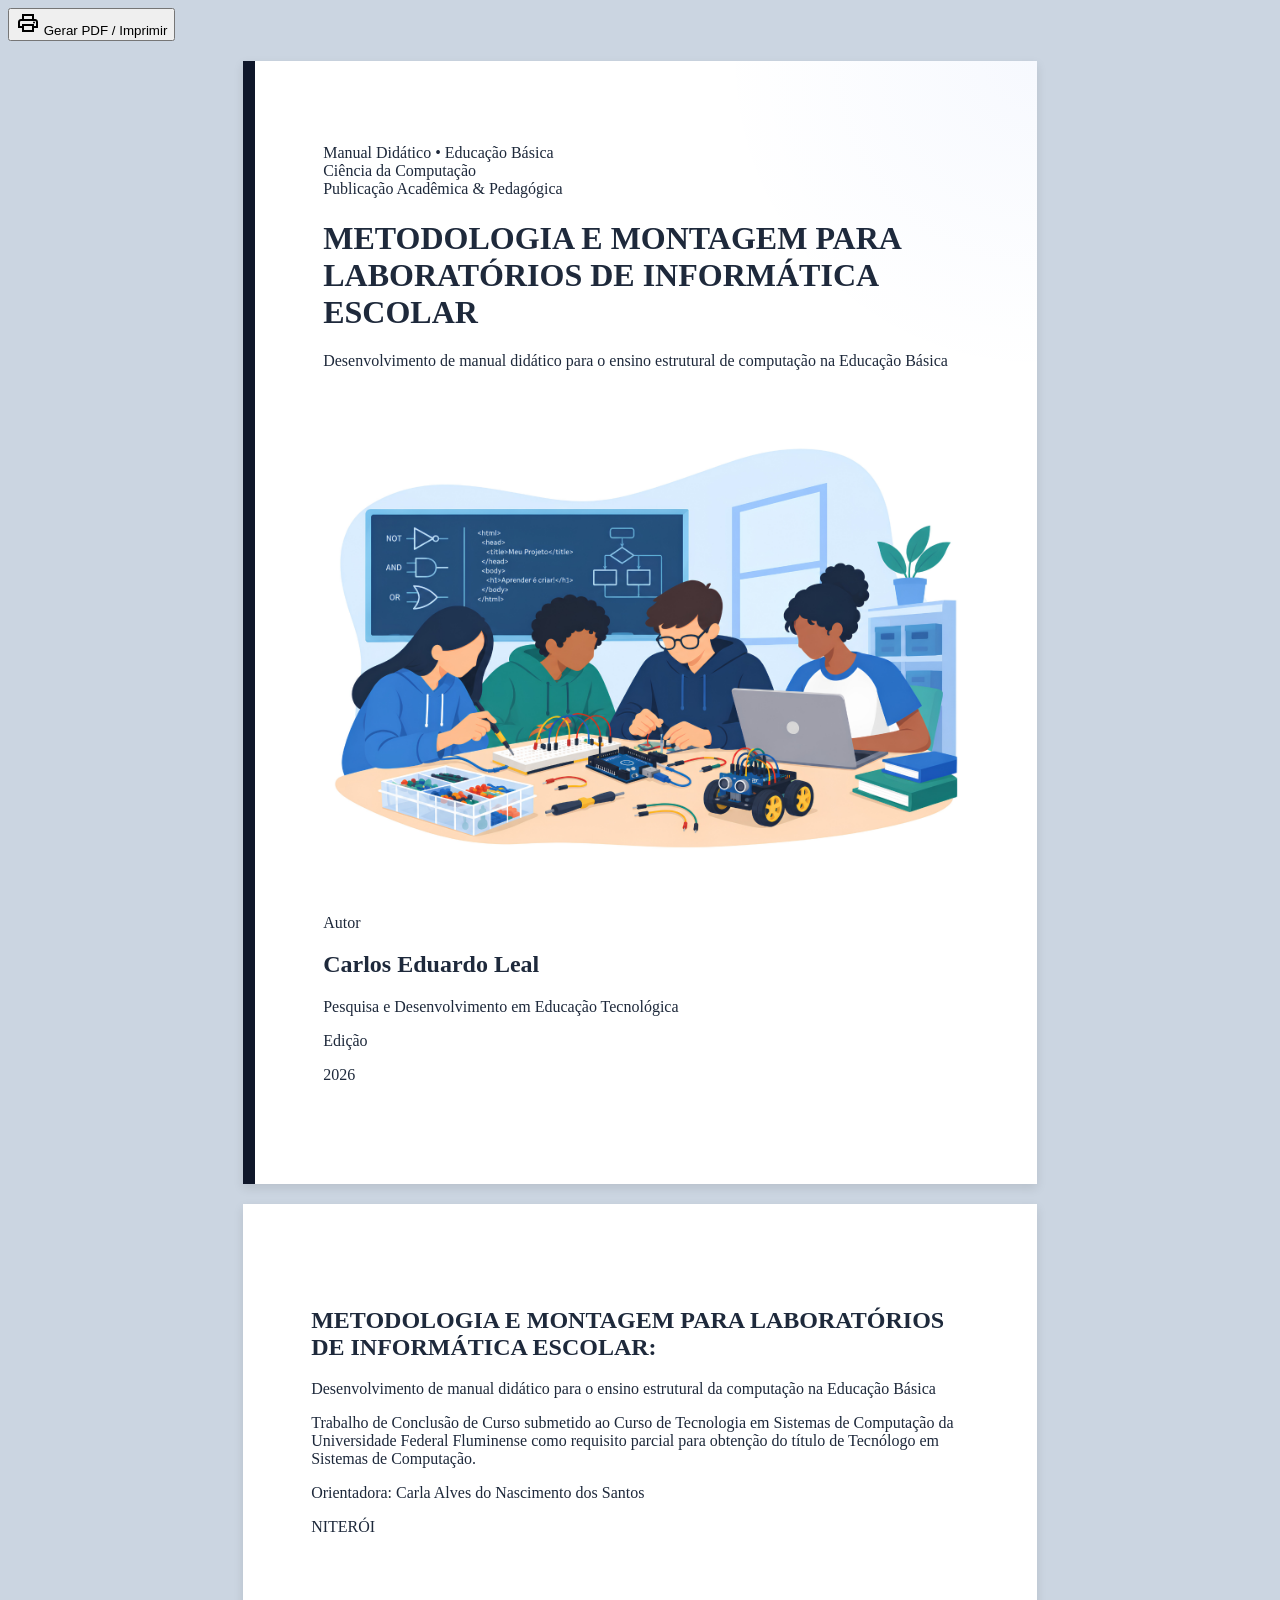
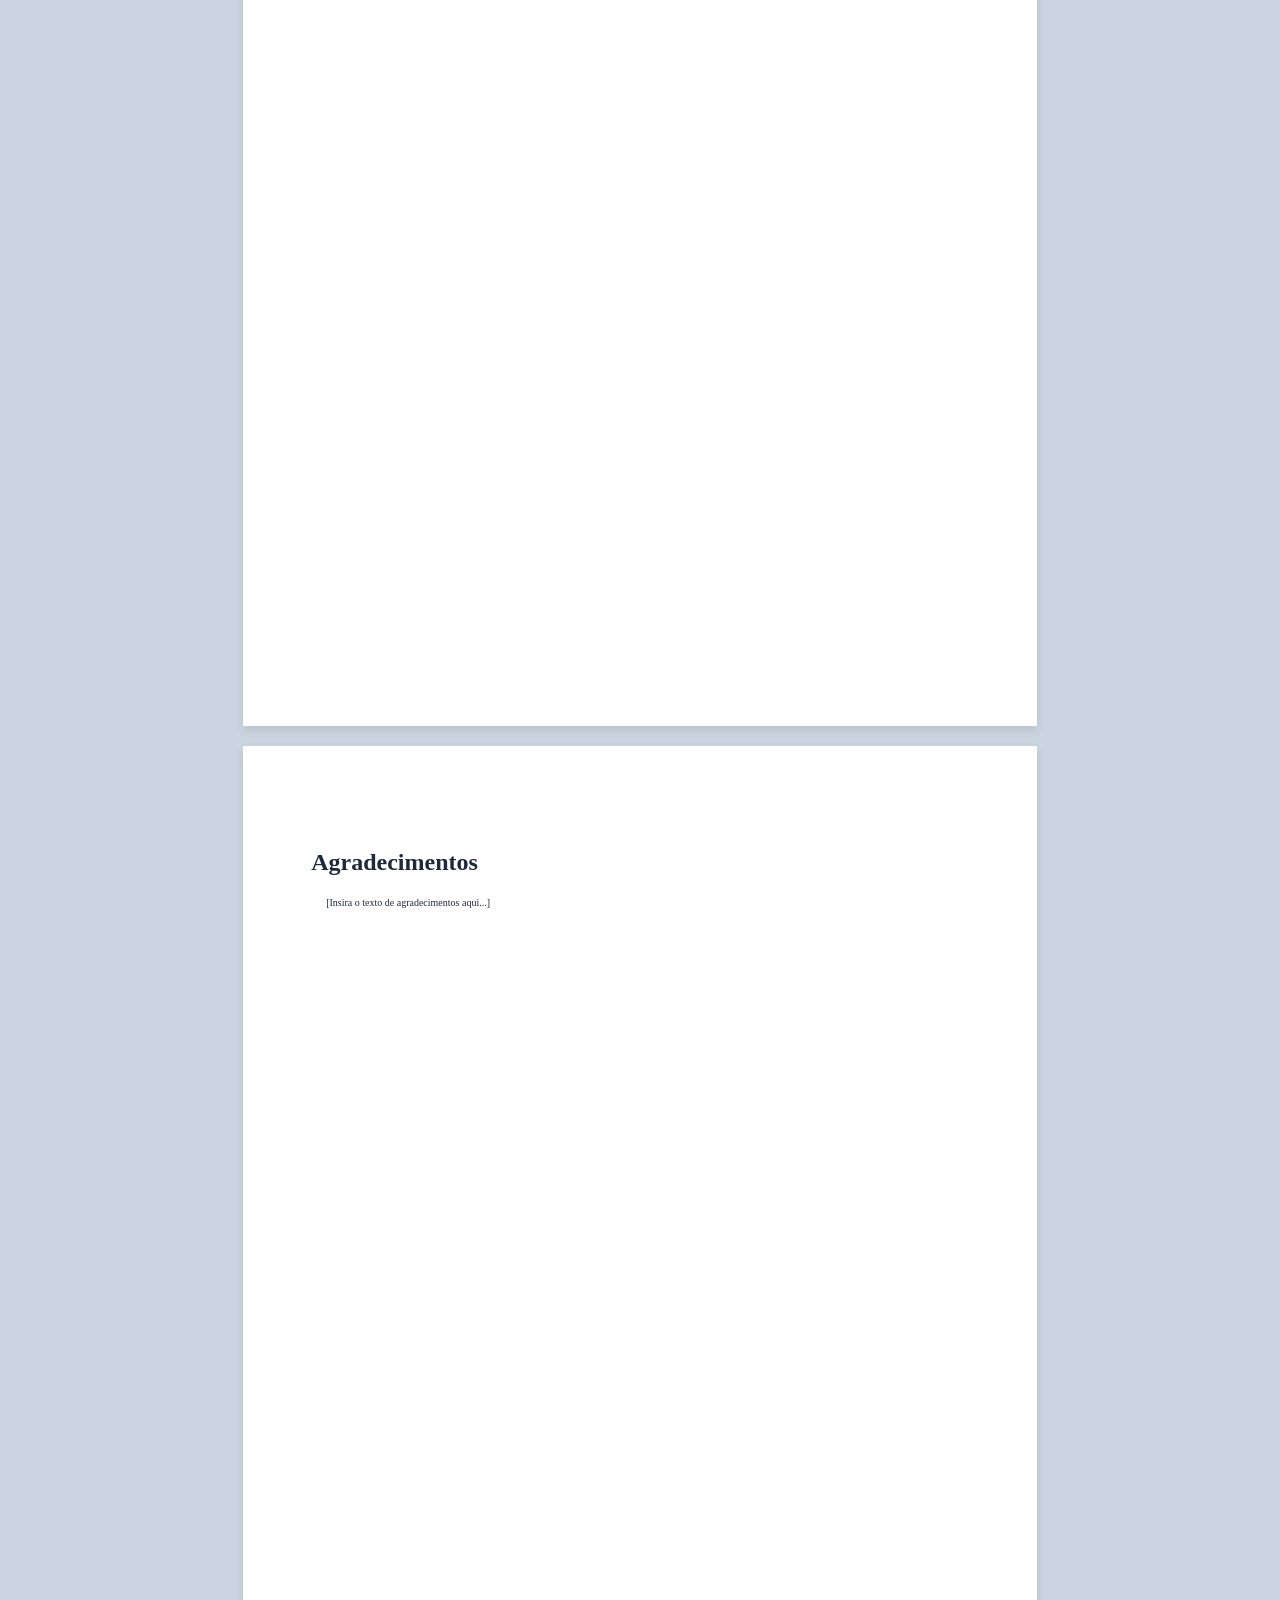
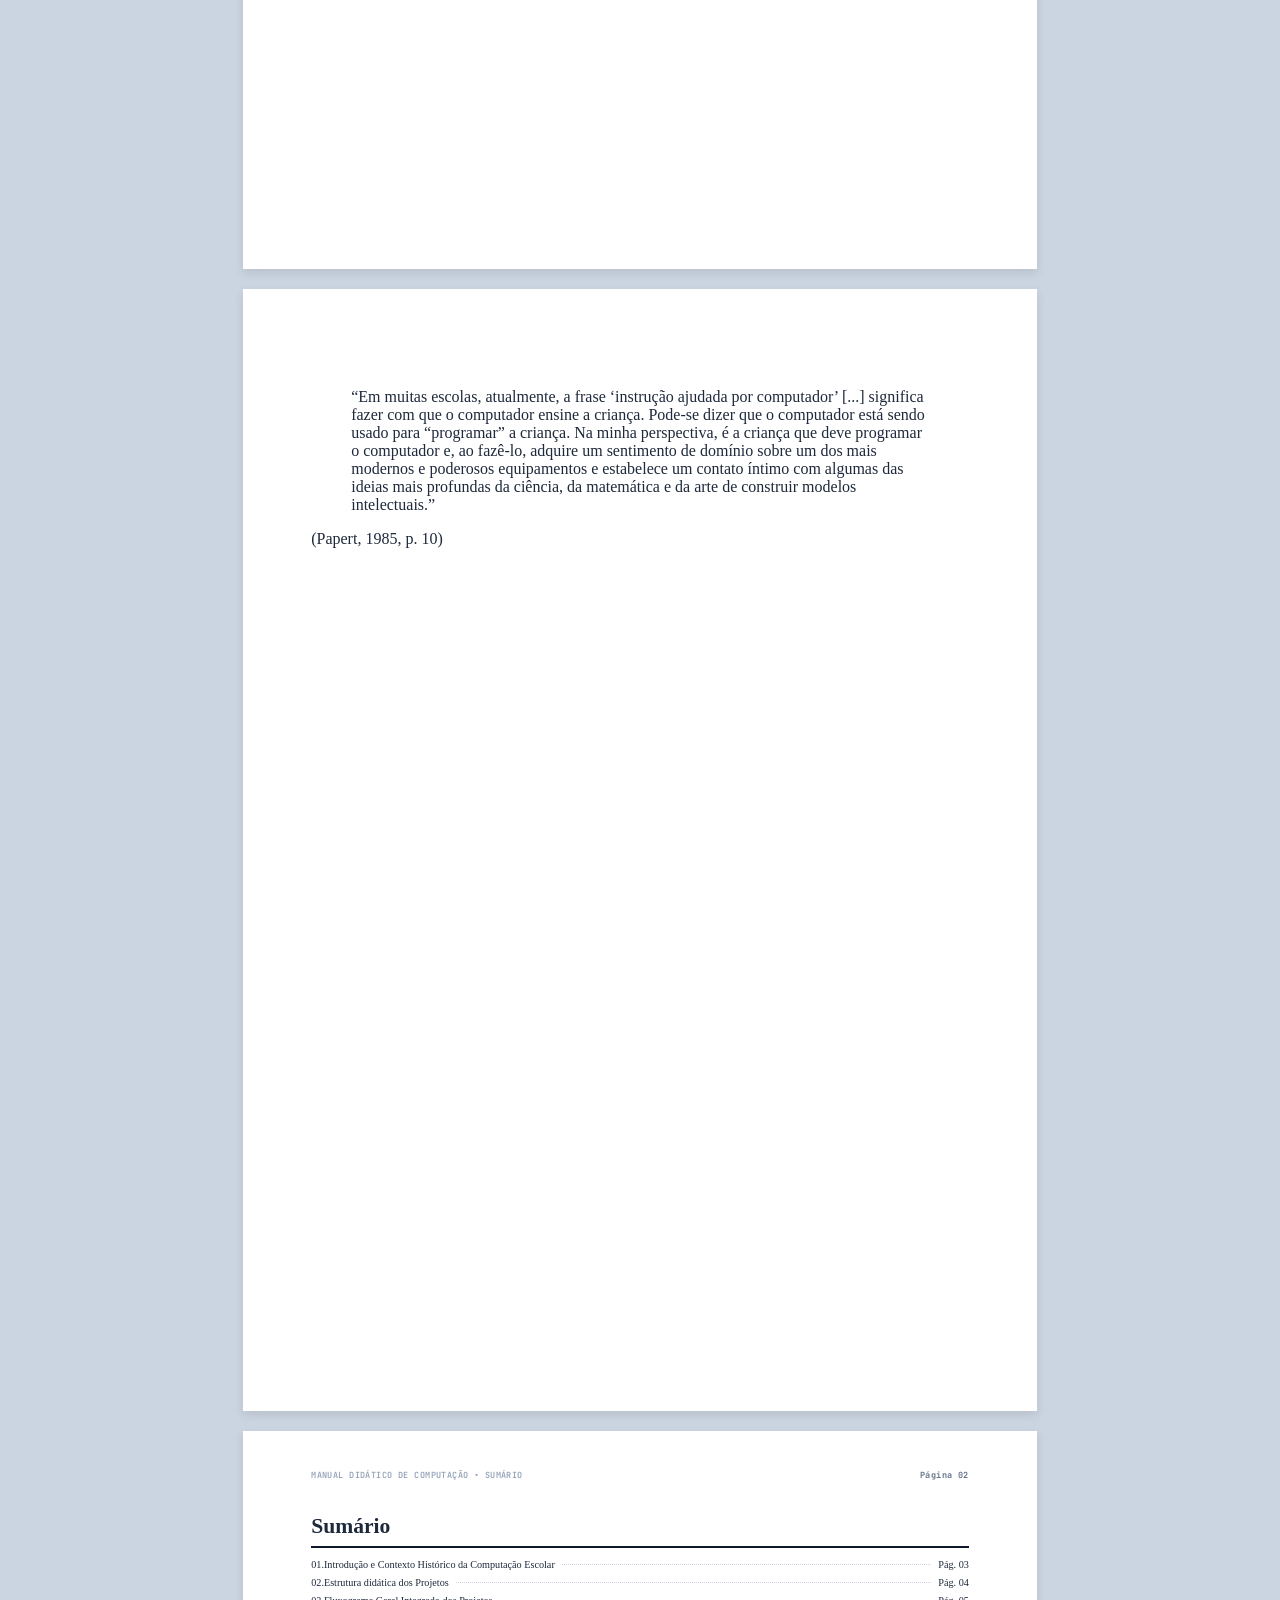
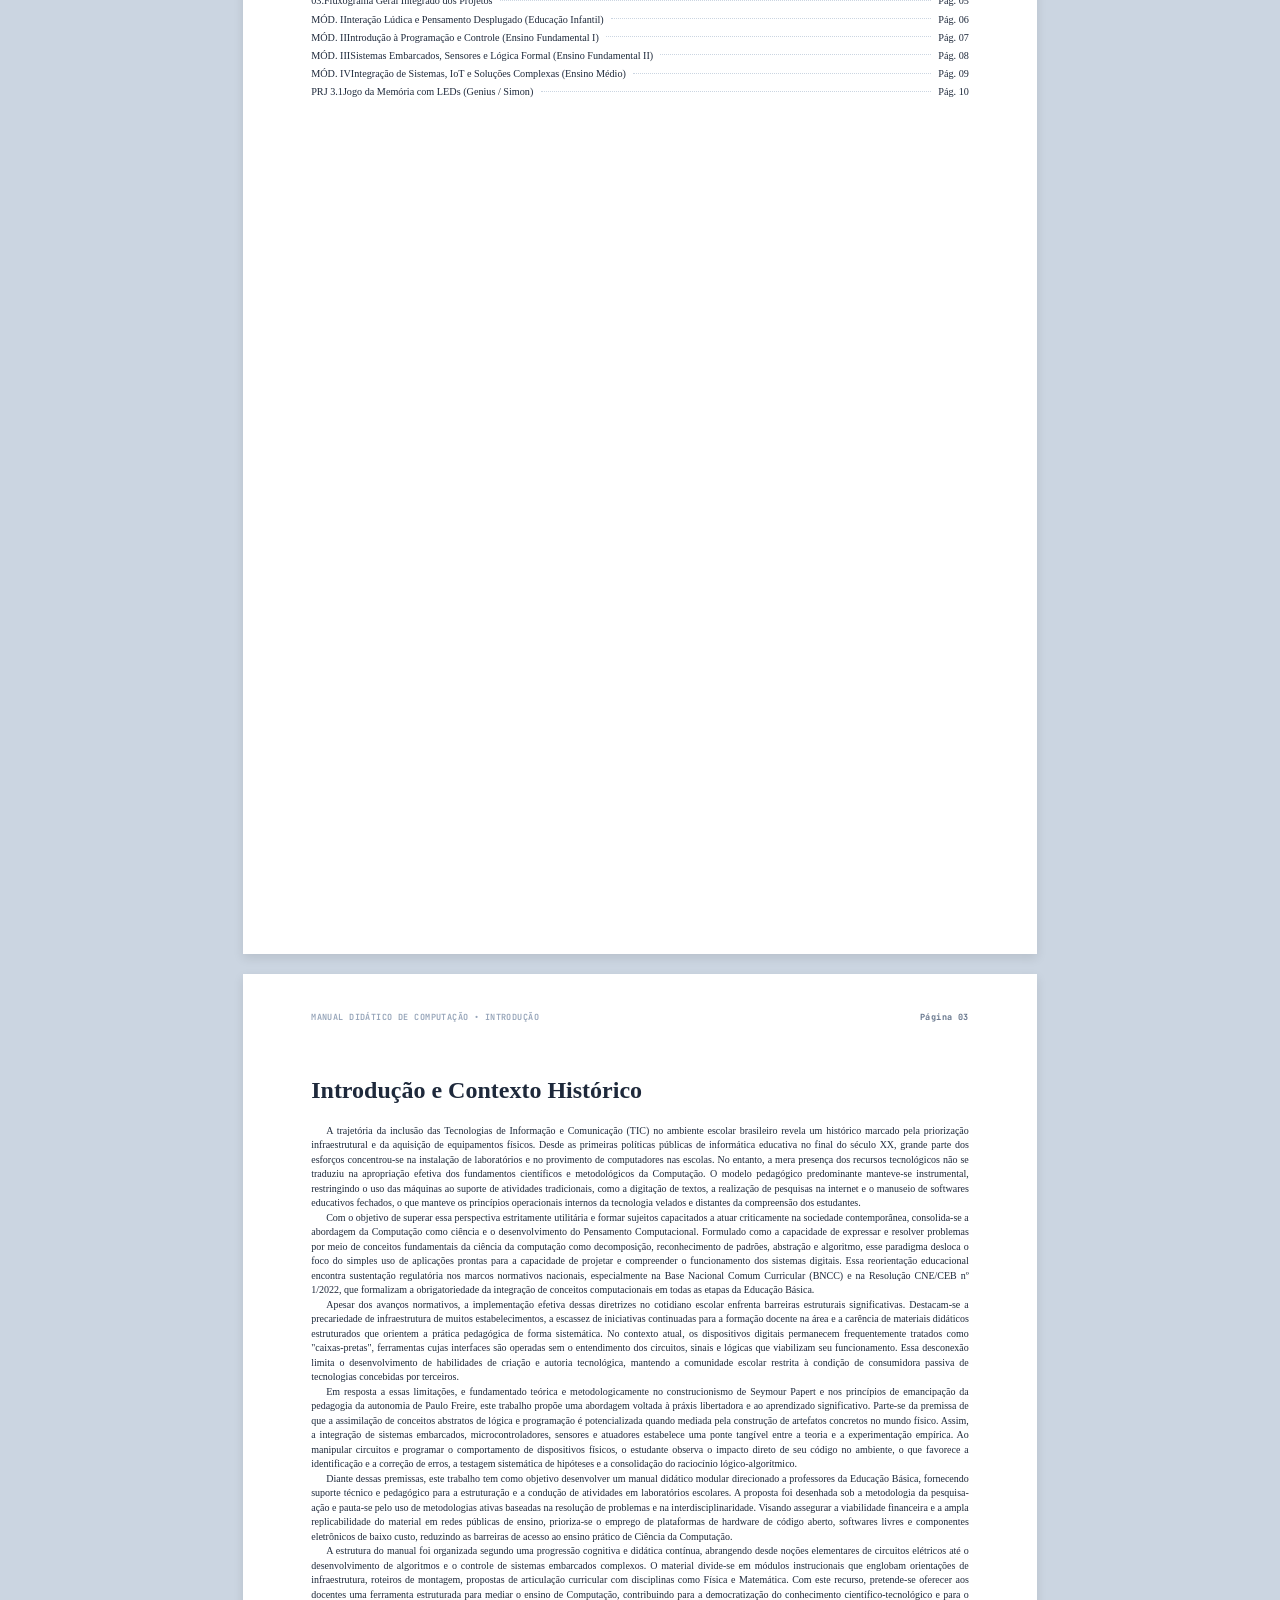
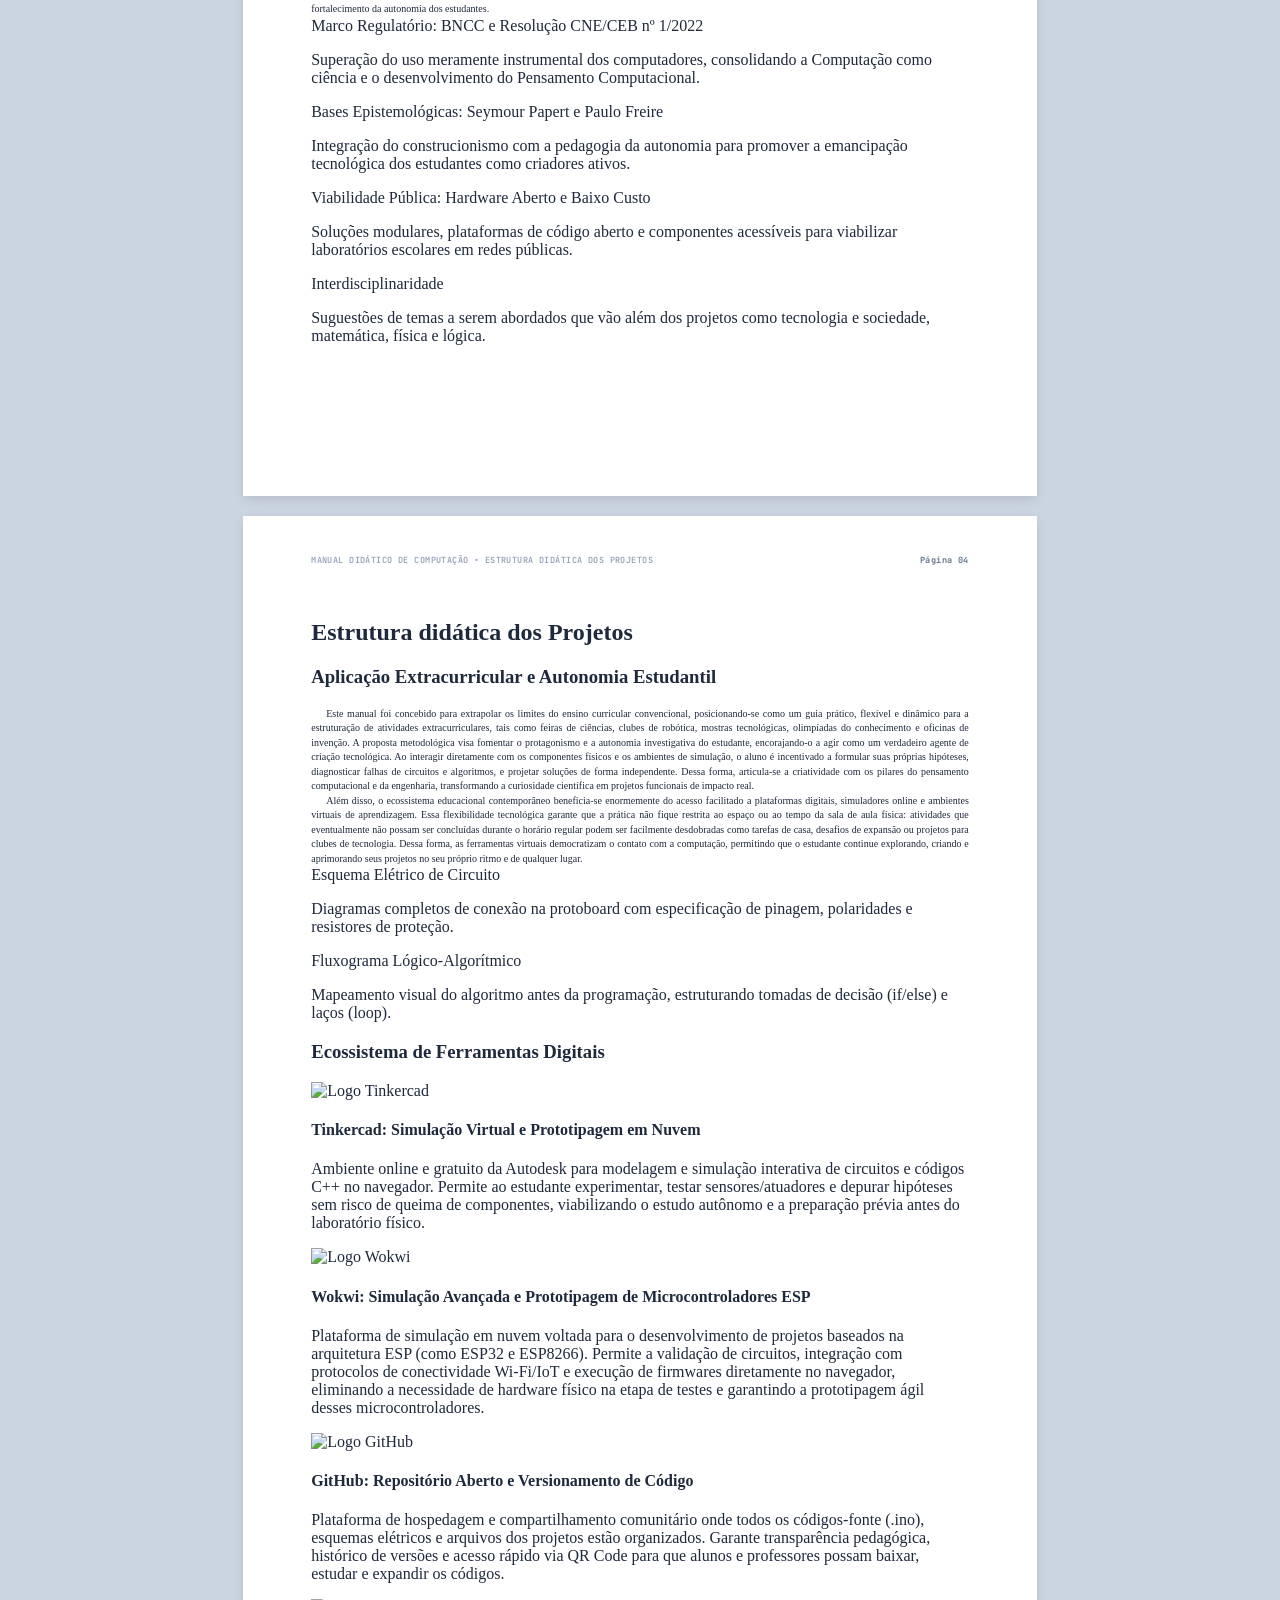
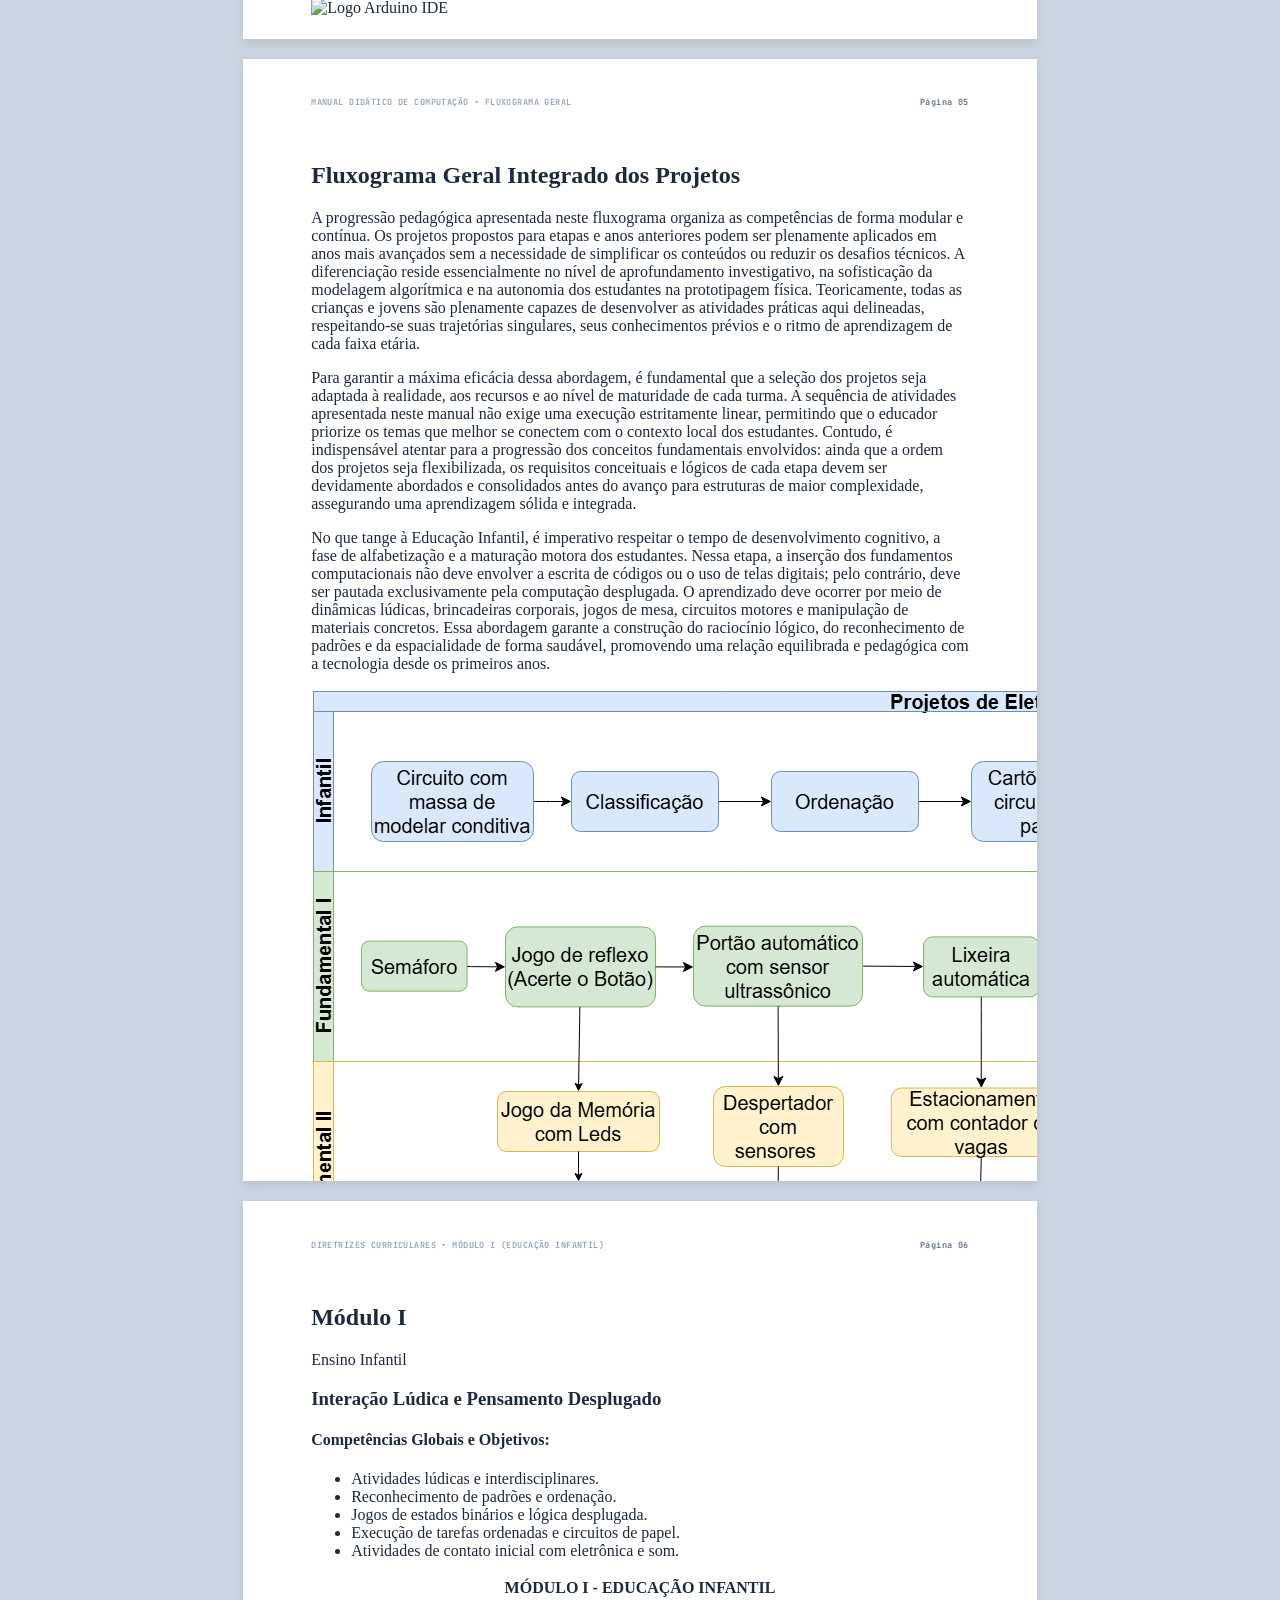
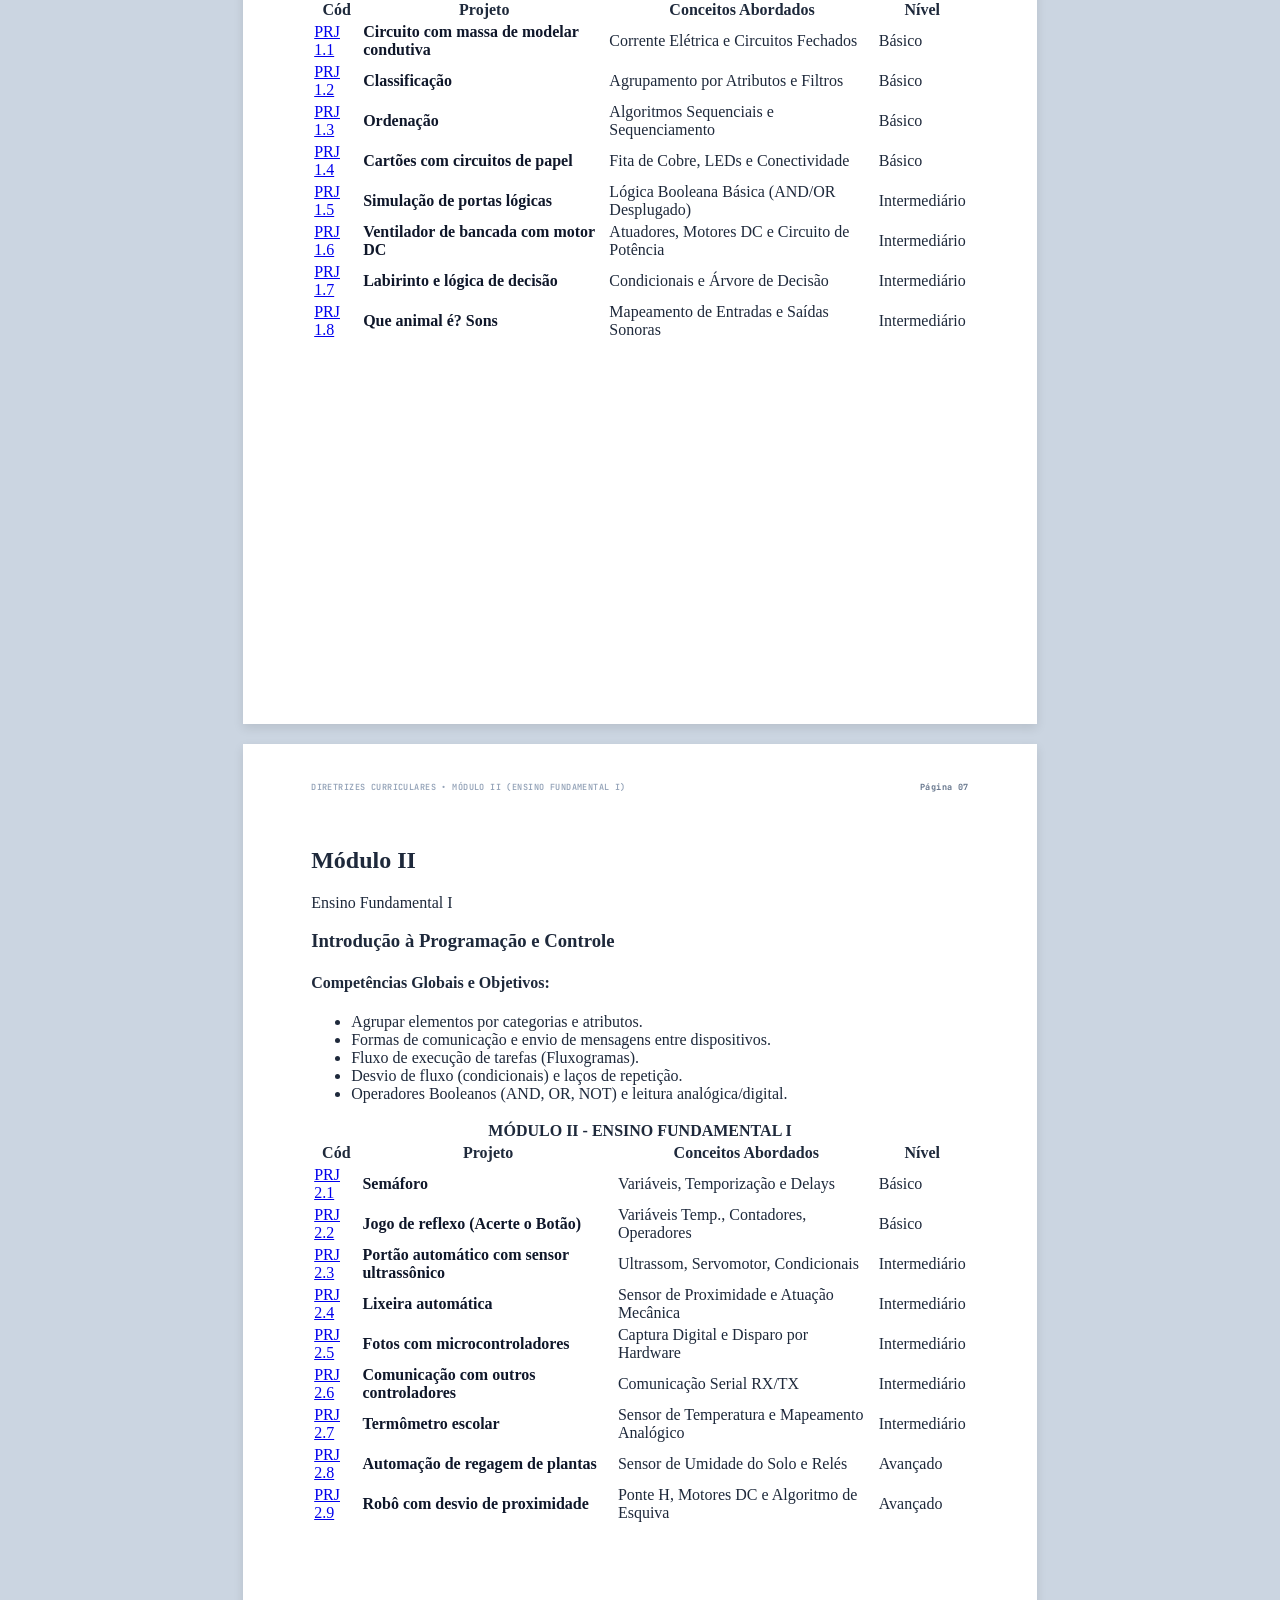
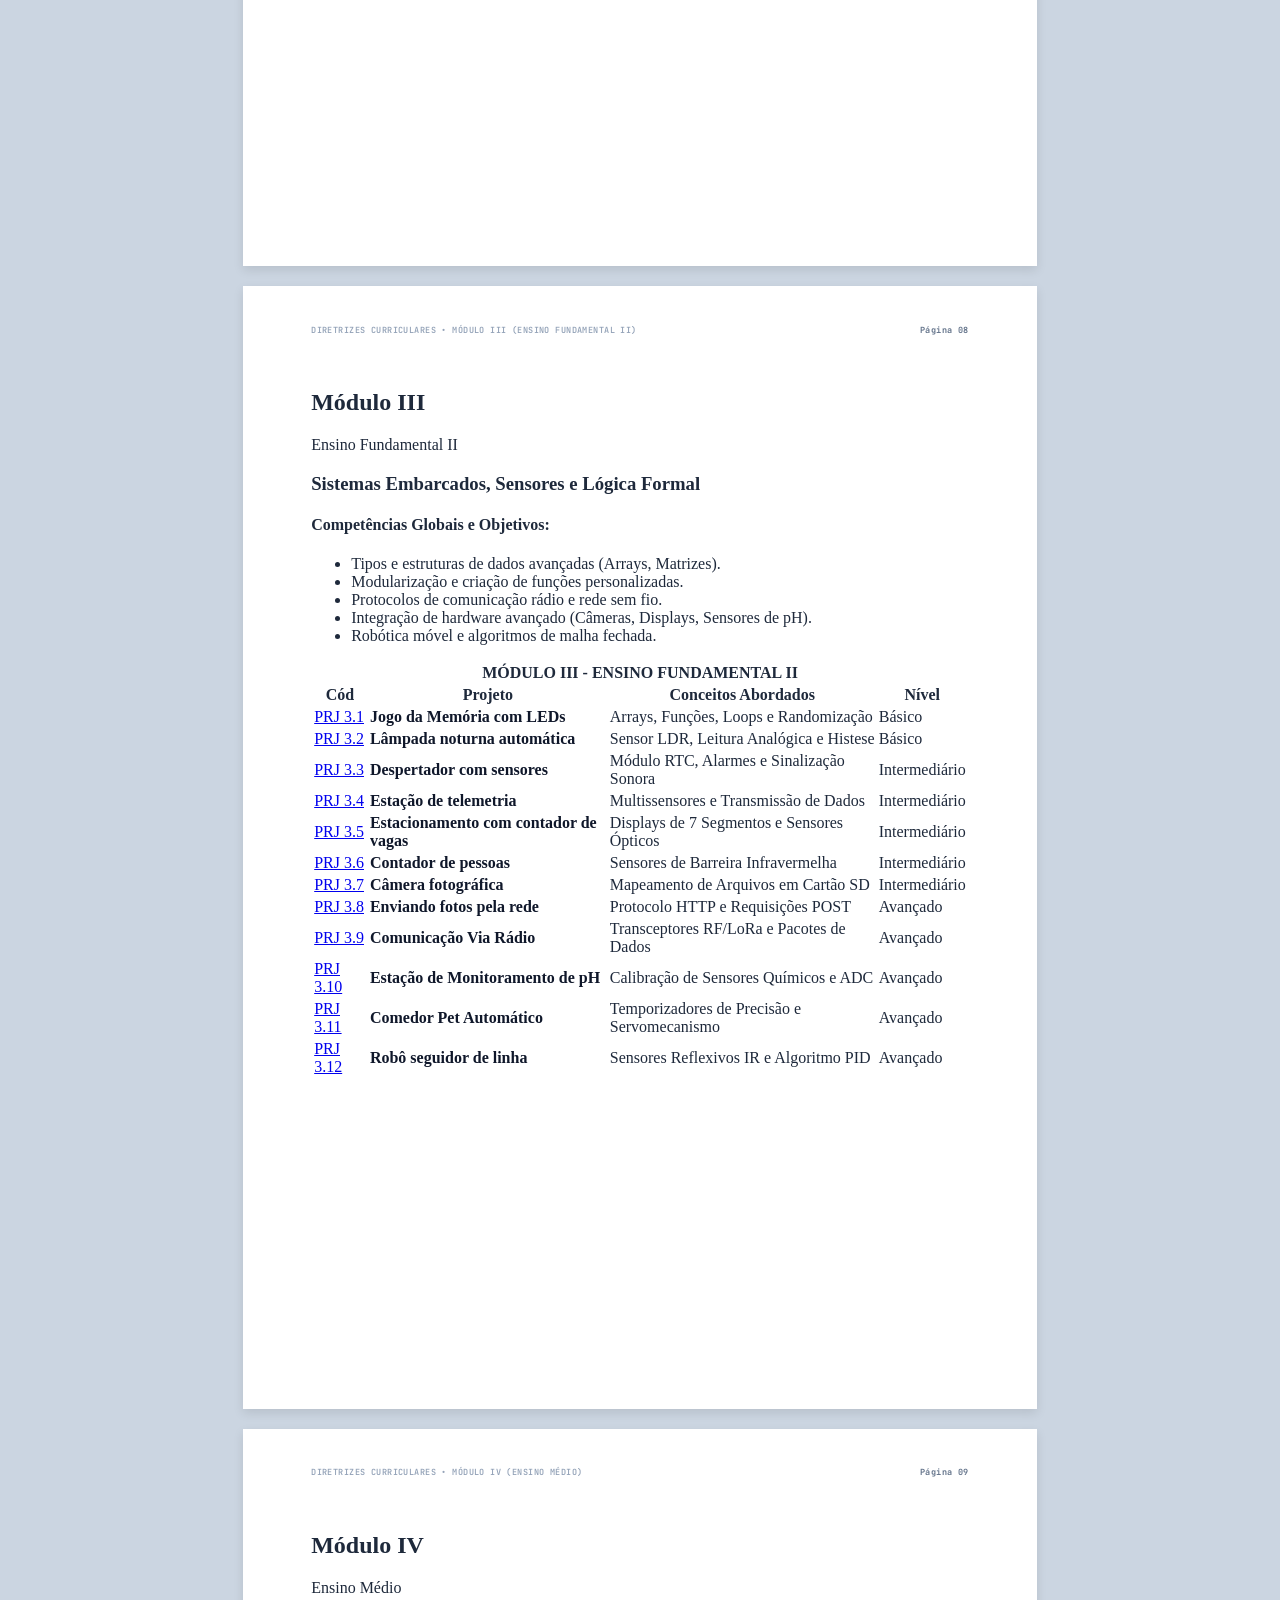
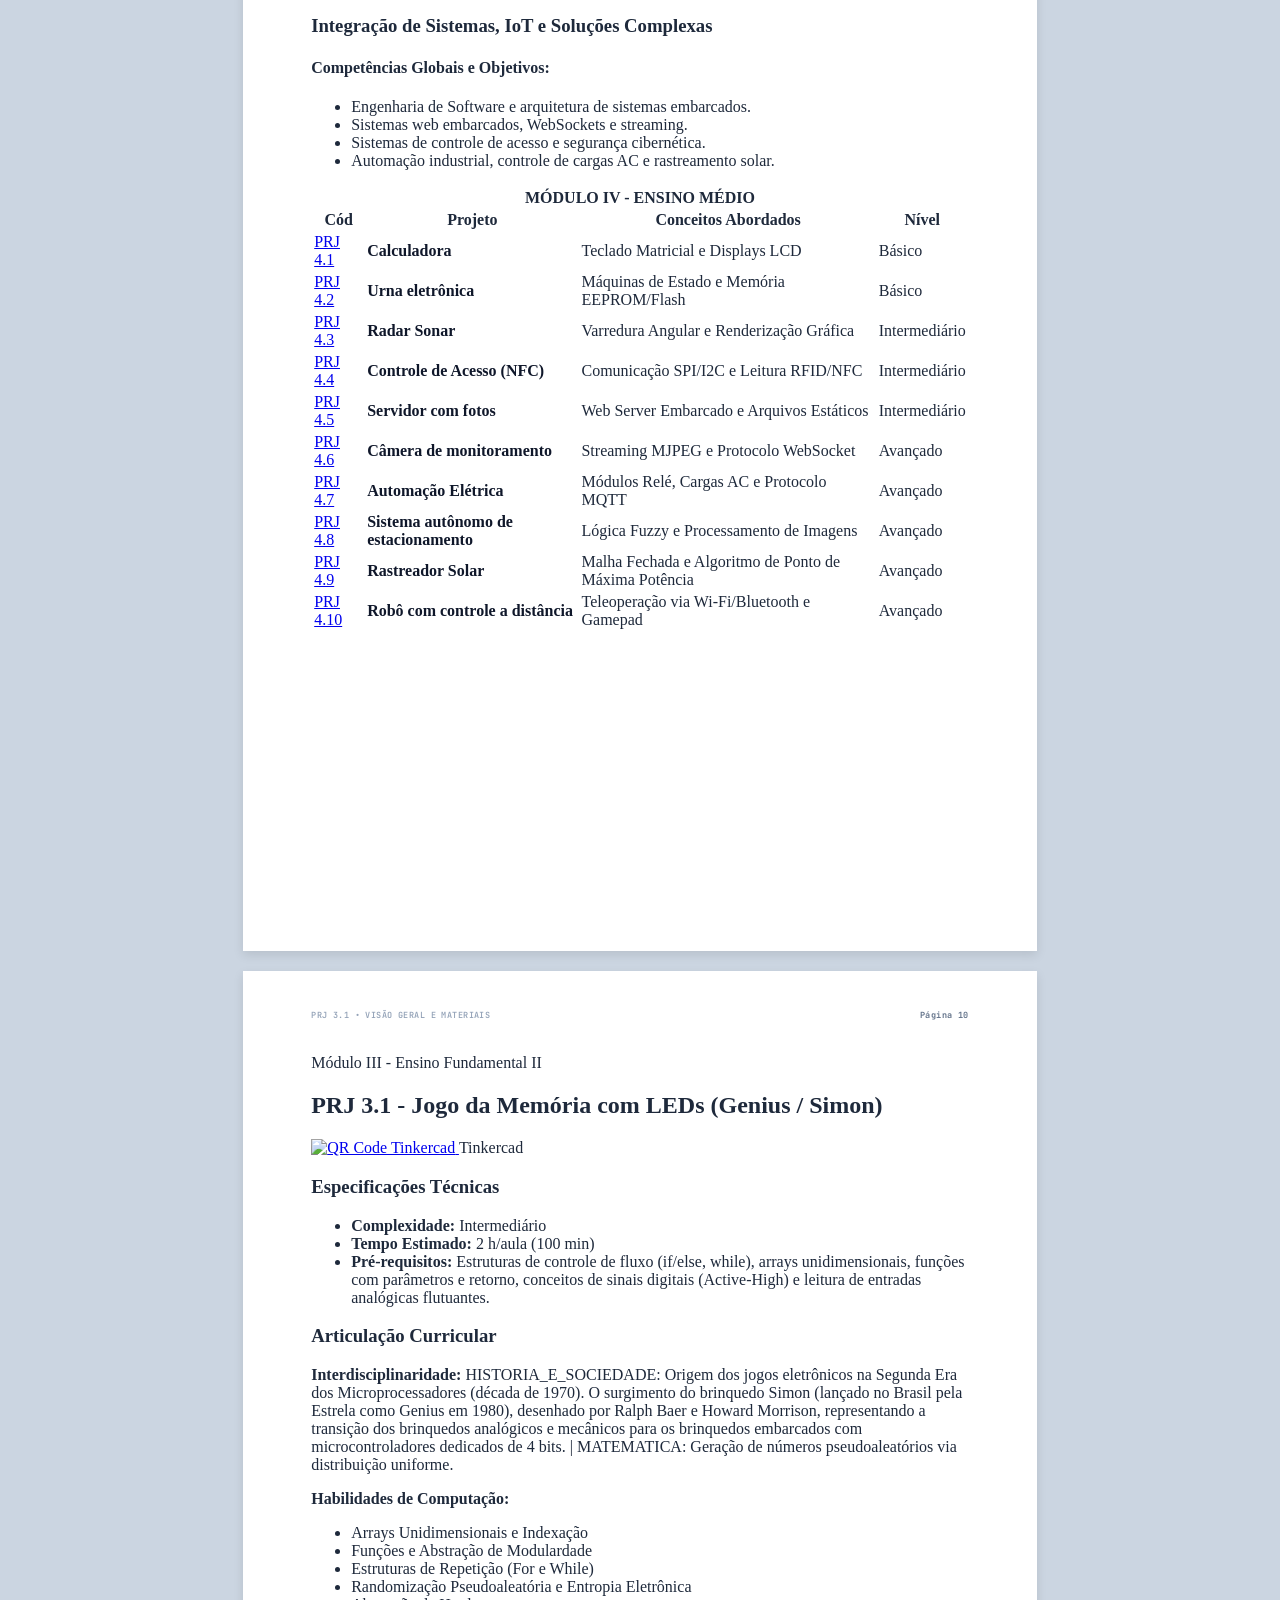
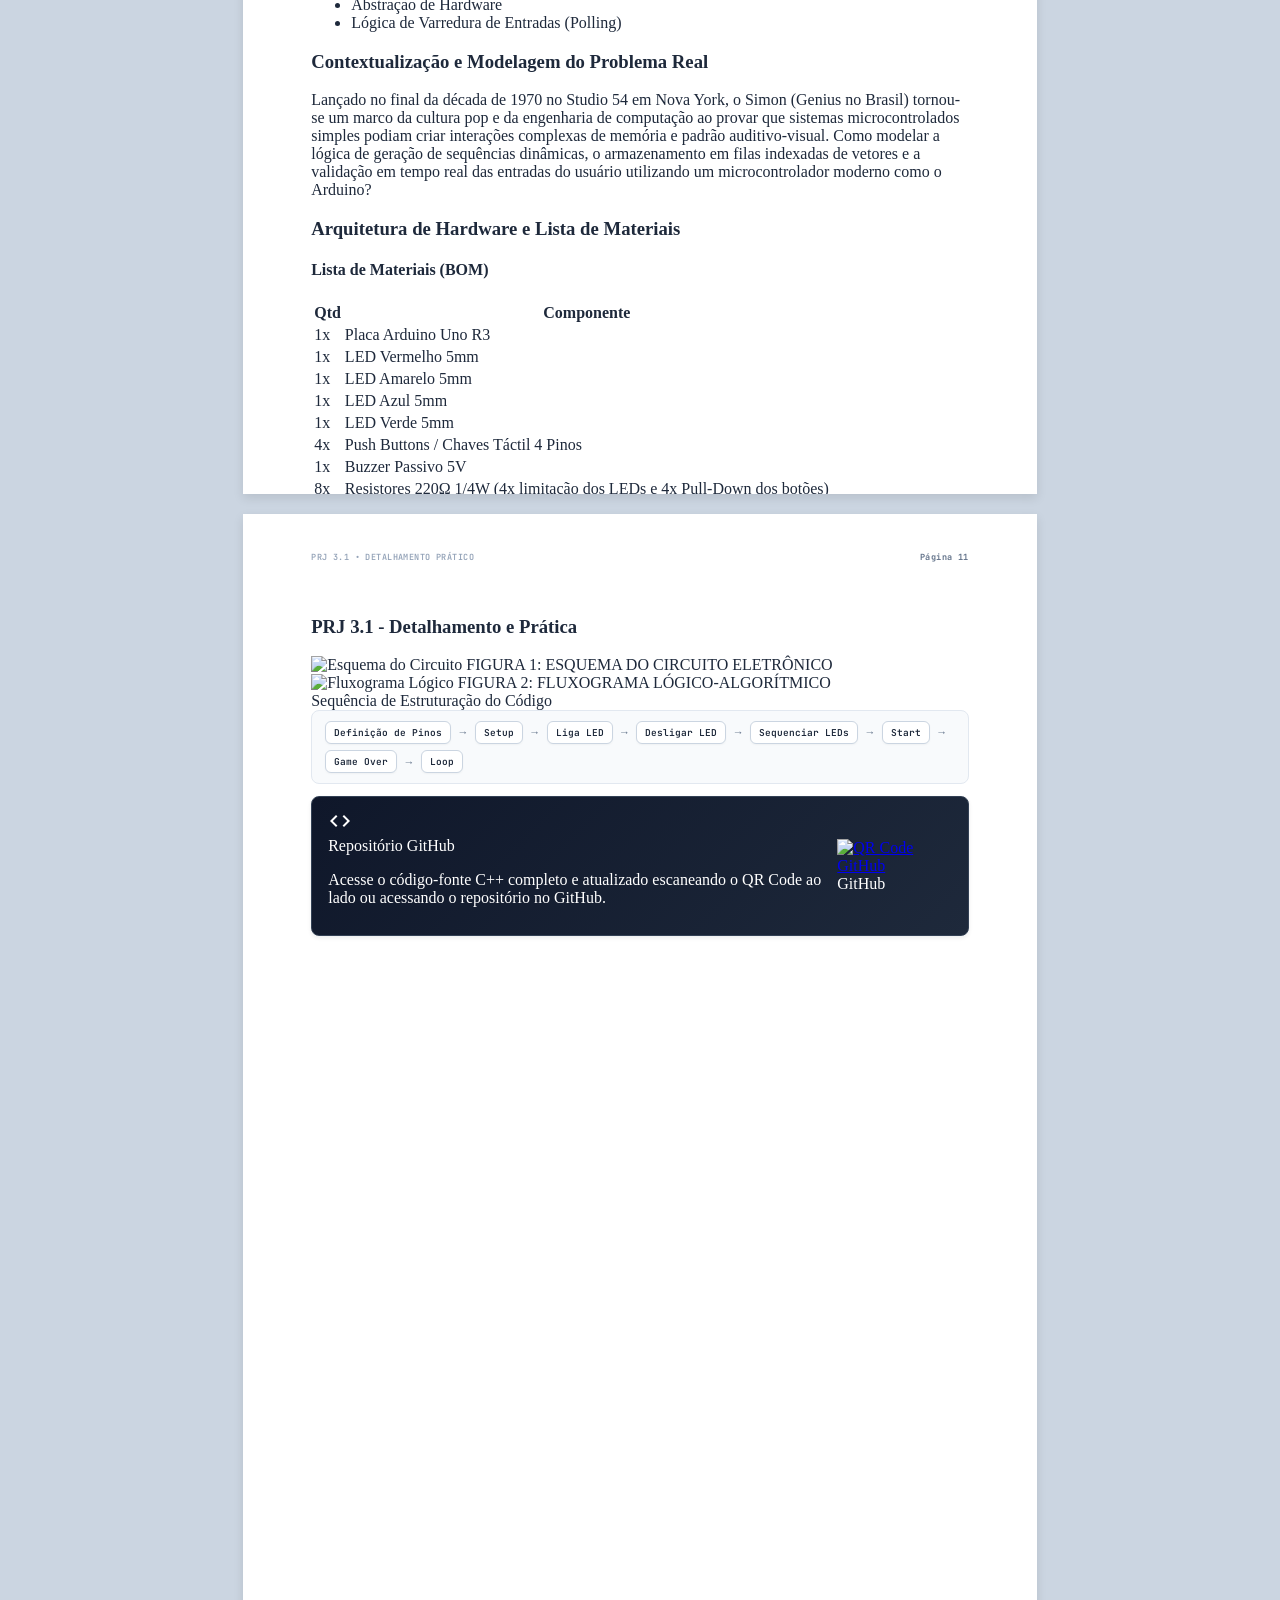
==== commit ebd55ab3: "feat: adição de contracapa, agradecimentos, epígrafe e bibliografia, além de correção na geração do " ====
--- a/Manual.html
+++ b/Manual.html
@@ -466,6 +466,53 @@
       </p>
      </div>
     </div>
+   </div>
+  </main>
+  <main class="a4-page page-break" id="secao-contracapa">
+   <div class="flex flex-col h-full items-center text-center">
+    <h2 class="font-heading font-bold text-2xl text-brand-900 mt-20 mb-4">
+     METODOLOGIA E MONTAGEM PARA LABORATÓRIOS DE INFORMÁTICA ESCOLAR:
+    </h2>
+    <p class="text-brand-800 text-lg mb-20 font-medium">
+     Desenvolvimento de manual didático para o ensino estrutural da computação na Educação Básica
+    </p>
+    <div class="w-full flex justify-end mt-10">
+     <p class="text-brand-800 text-sm max-w-sm text-justify font-medium">
+      Trabalho de Conclusão de Curso submetido ao Curso de Tecnologia em Sistemas de Computação da Universidade Federal Fluminense como requisito parcial para obtenção do título de Tecnólogo em Sistemas de Computação.
+     </p>
+    </div>
+    <div class="w-full flex justify-center mt-10">
+     <p class="text-brand-800 text-sm font-medium text-center">
+      Orientadora: Carla Alves do Nascimento dos Santos
+     </p>
+    </div>
+    <div class="mt-auto mb-10">
+     <p class="text-brand-900 font-bold uppercase tracking-widest">
+      NITERÓI
+     </p>
+    </div>
+   </div>
+  </main>
+  <main class="a4-page page-break" id="secao-agradecimentos">
+   <div class="secao-texto-continuo">
+    <header class="border-b-2 border-brand-800 pb-1.5 mb-6 avoid-break">
+     <h2 class="font-heading font-bold text-xl text-brand-900 leading-tight">
+      Agradecimentos
+     </h2>
+    </header>
+    <p class="mb-4 text-brand-800 text-justify !text-sm leading-relaxed">
+     [Insira o texto de agradecimentos aqui...]
+    </p>
+   </div>
+  </main>
+  <main class="a4-page page-break" id="secao-epigrafe">
+   <div class="flex flex-col h-full justify-end items-end text-right px-12 pb-12">
+    <blockquote class="italic text-brand-800 text-sm max-w-md text-justify border-l-4 border-brand-300 pl-4 mb-4">
+     “Em muitas escolas, atualmente, a frase ‘instrução ajudada por computador’ [...] significa fazer com que o computador ensine a criança. Pode-se dizer que o computador está sendo usado para “programar” a criança. Na minha perspectiva, é a criança que deve programar o computador e, ao fazê-lo, adquire um sentimento de domínio sobre um dos mais modernos e poderosos equipamentos e estabelece um contato íntimo com algumas das ideias mais profundas da ciência, da matemática e da arte de construir modelos intelectuais.”
+    </blockquote>
+    <p class="font-bold text-brand-900 text-sm">
+     (Papert, 1985, p. 10)
+    </p>
    </div>
   </main>
   <main class="a4-page page-break" id="secao-sumario">
@@ -2505,5 +2552,42 @@
     </section>
    </div>
   </main>
+  <main class="a4-page page-break" id="secao-referencias">
+   <div class="page-top-header">
+    <span class="page-header-title">
+     Manual Didático de Computação • Referências
+    </span>
+   </div>
+   <div class="w-full">
+    <header class="border-b-2 border-brand-800 pb-1.5 mb-6 avoid-break">
+     <h2 class="font-heading font-bold text-xl text-brand-900 leading-tight">
+      Referências Bibliográficas
+     </h2>
+    </header>
+    <div class="secao-texto-continuo space-y-4 text-[11px] text-brand-900">
+     <p class="pl-8 -indent-8 m-0 leading-relaxed">
+      FREIRE, Paulo.
+      <i>
+       Pedagogia da autonomia: saberes necessários à prática educativa
+      </i>
+      . Rio de Janeiro: Paz e Terra, 1996.
+     </p>
+     <p class="pl-8 -indent-8 m-0 leading-relaxed">
+      PAPERT, Seymour.
+      <i>
+       Logo: computadores e educação
+      </i>
+      . Tradução de José Armando Valente. São Paulo: Brasiliense, 1985.
+     </p>
+     <p class="pl-8 -indent-8 m-0 leading-relaxed">
+      WING, Jeannette M. Computational thinking.
+      <i>
+       Communications of the ACM
+      </i>
+      , Nova York, v. 49, n. 3, p. 33-35, mar. 2006. DOI: 10.1145/1118168.1118215.
+     </p>
+    </div>
+   </div>
+  </main>
  </body>
 </html>
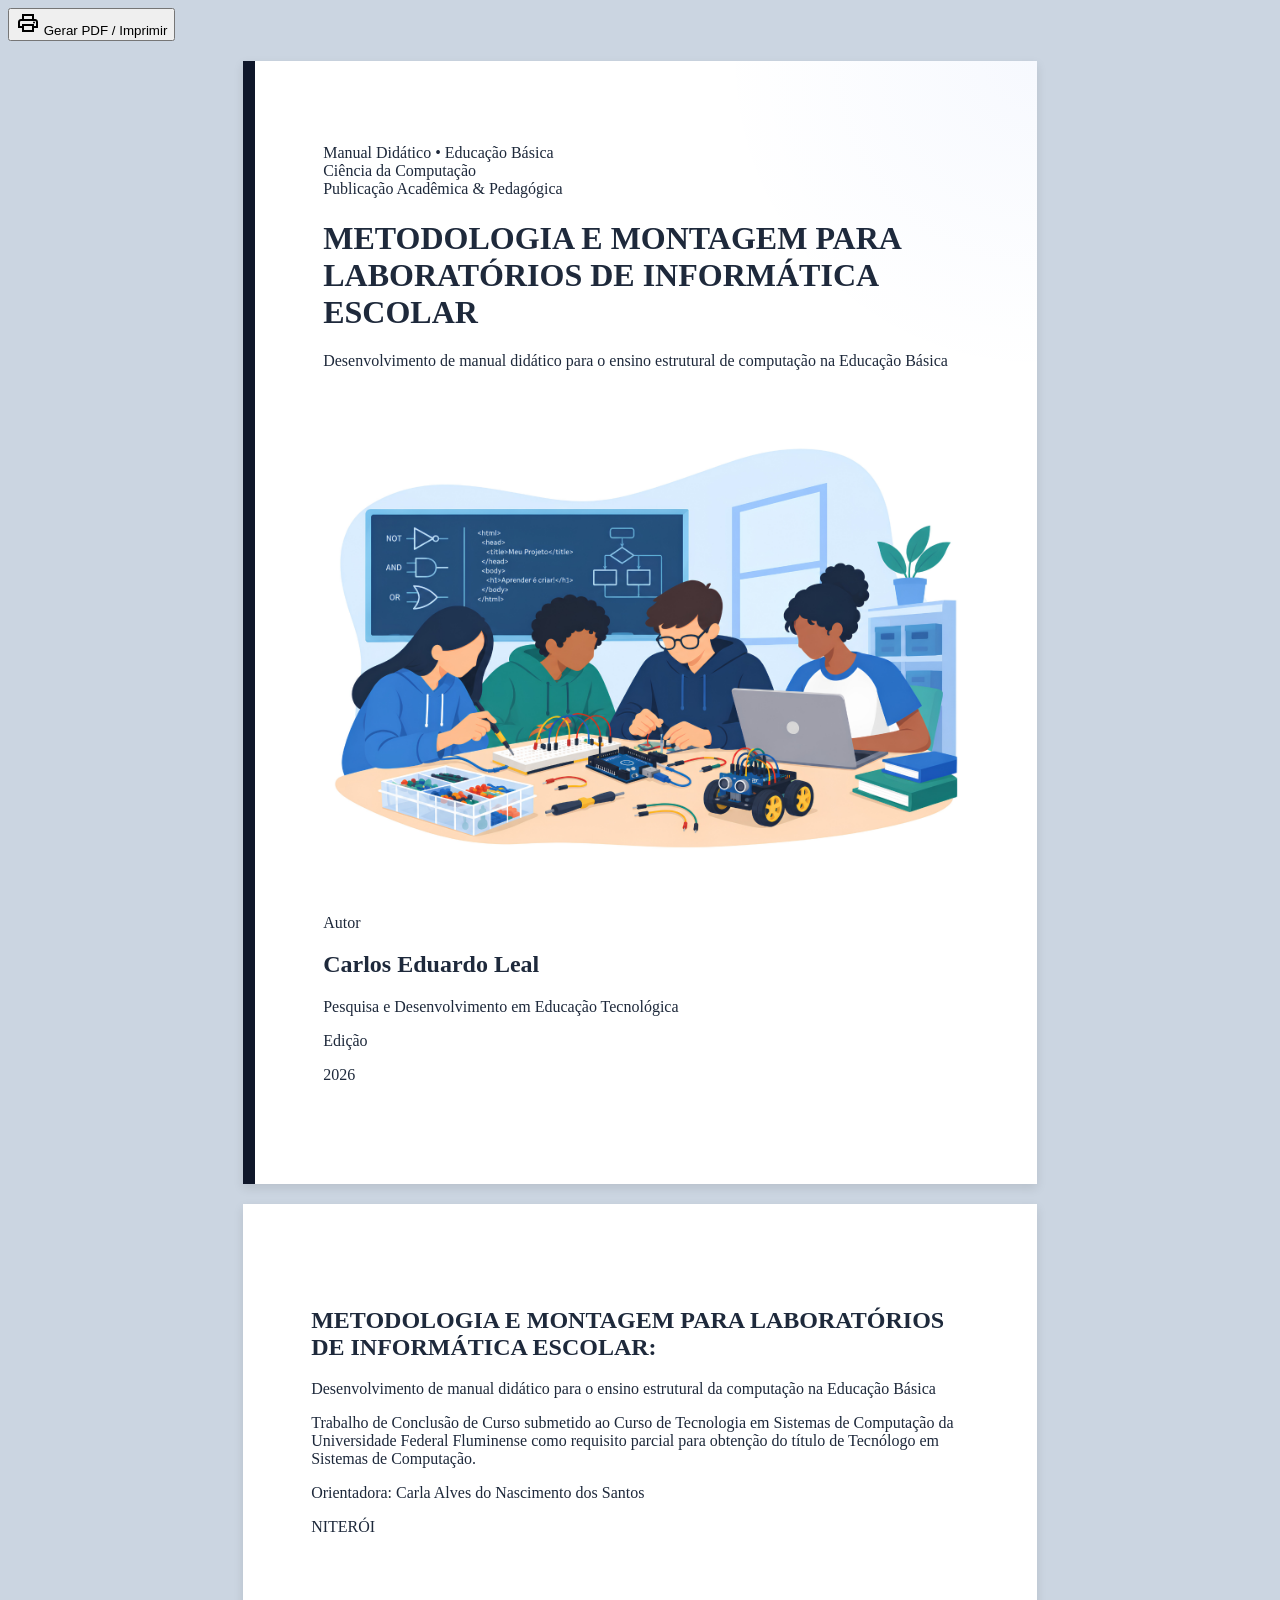
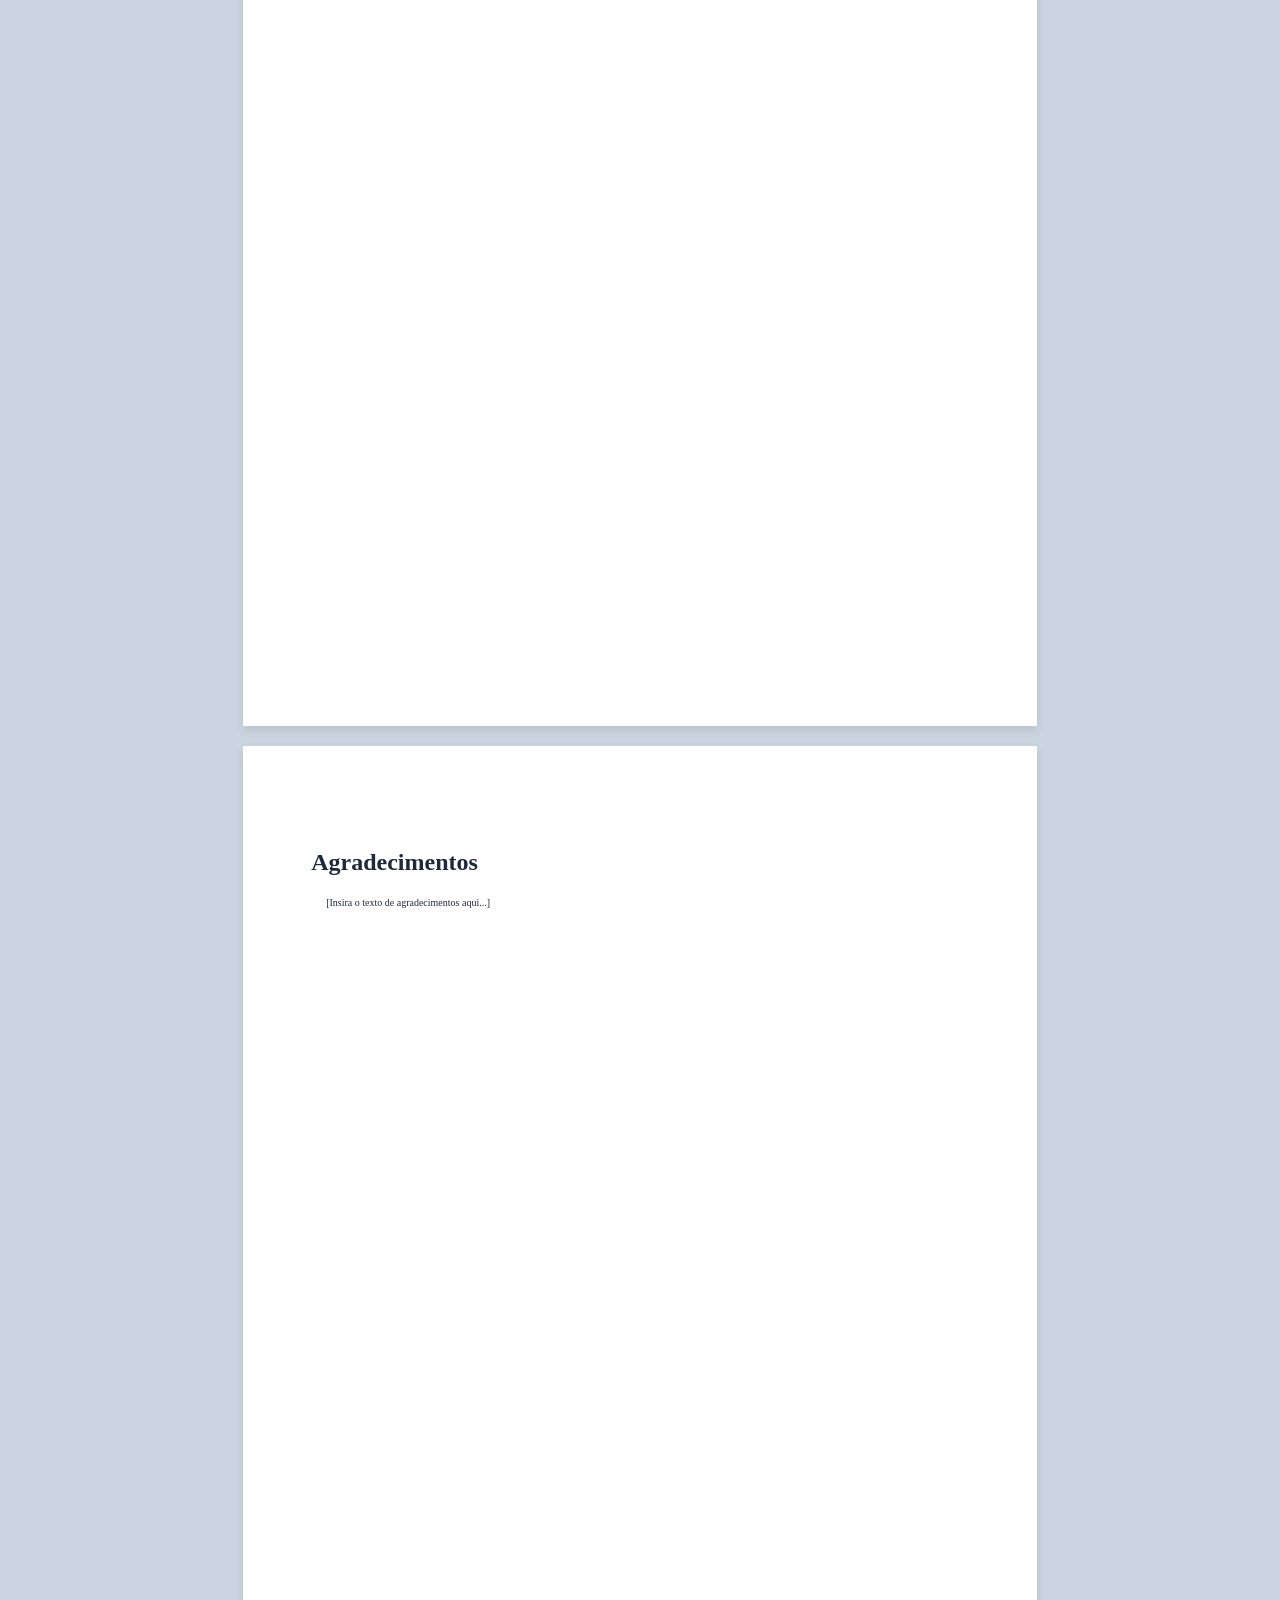
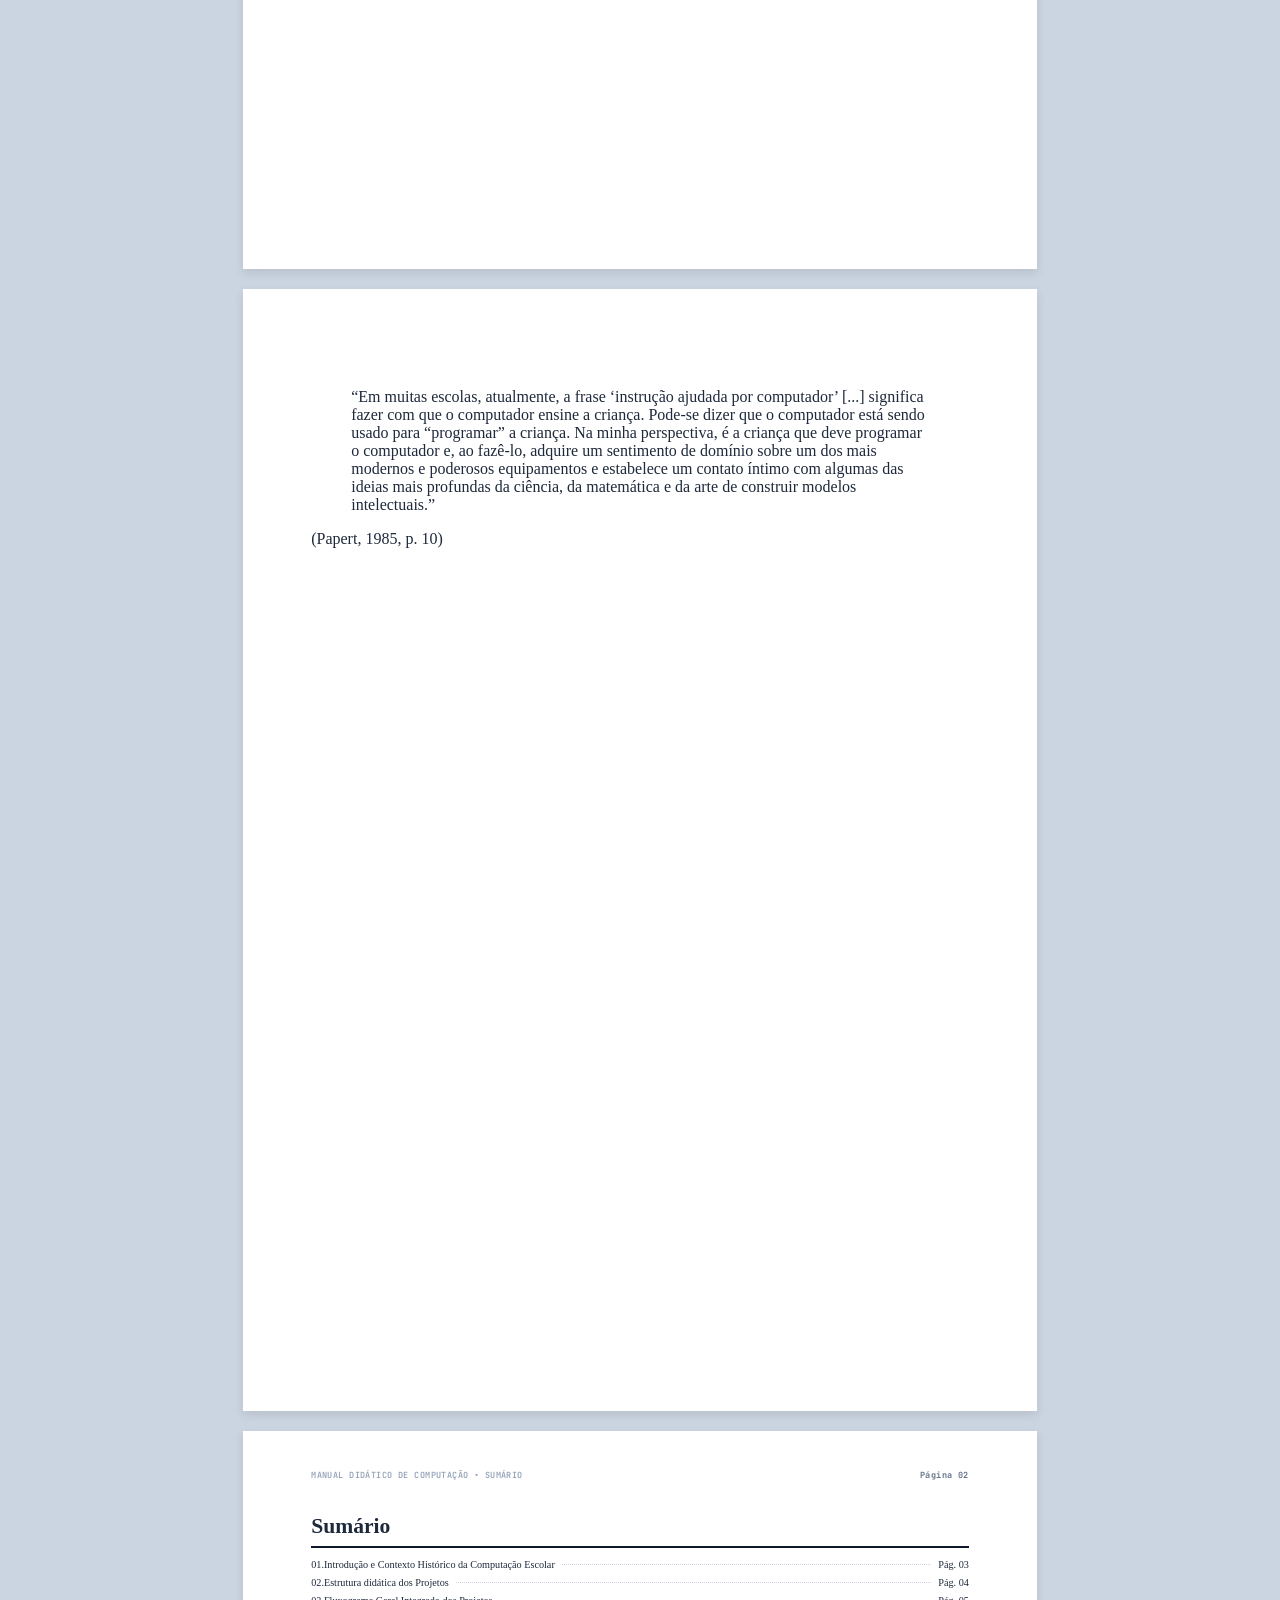
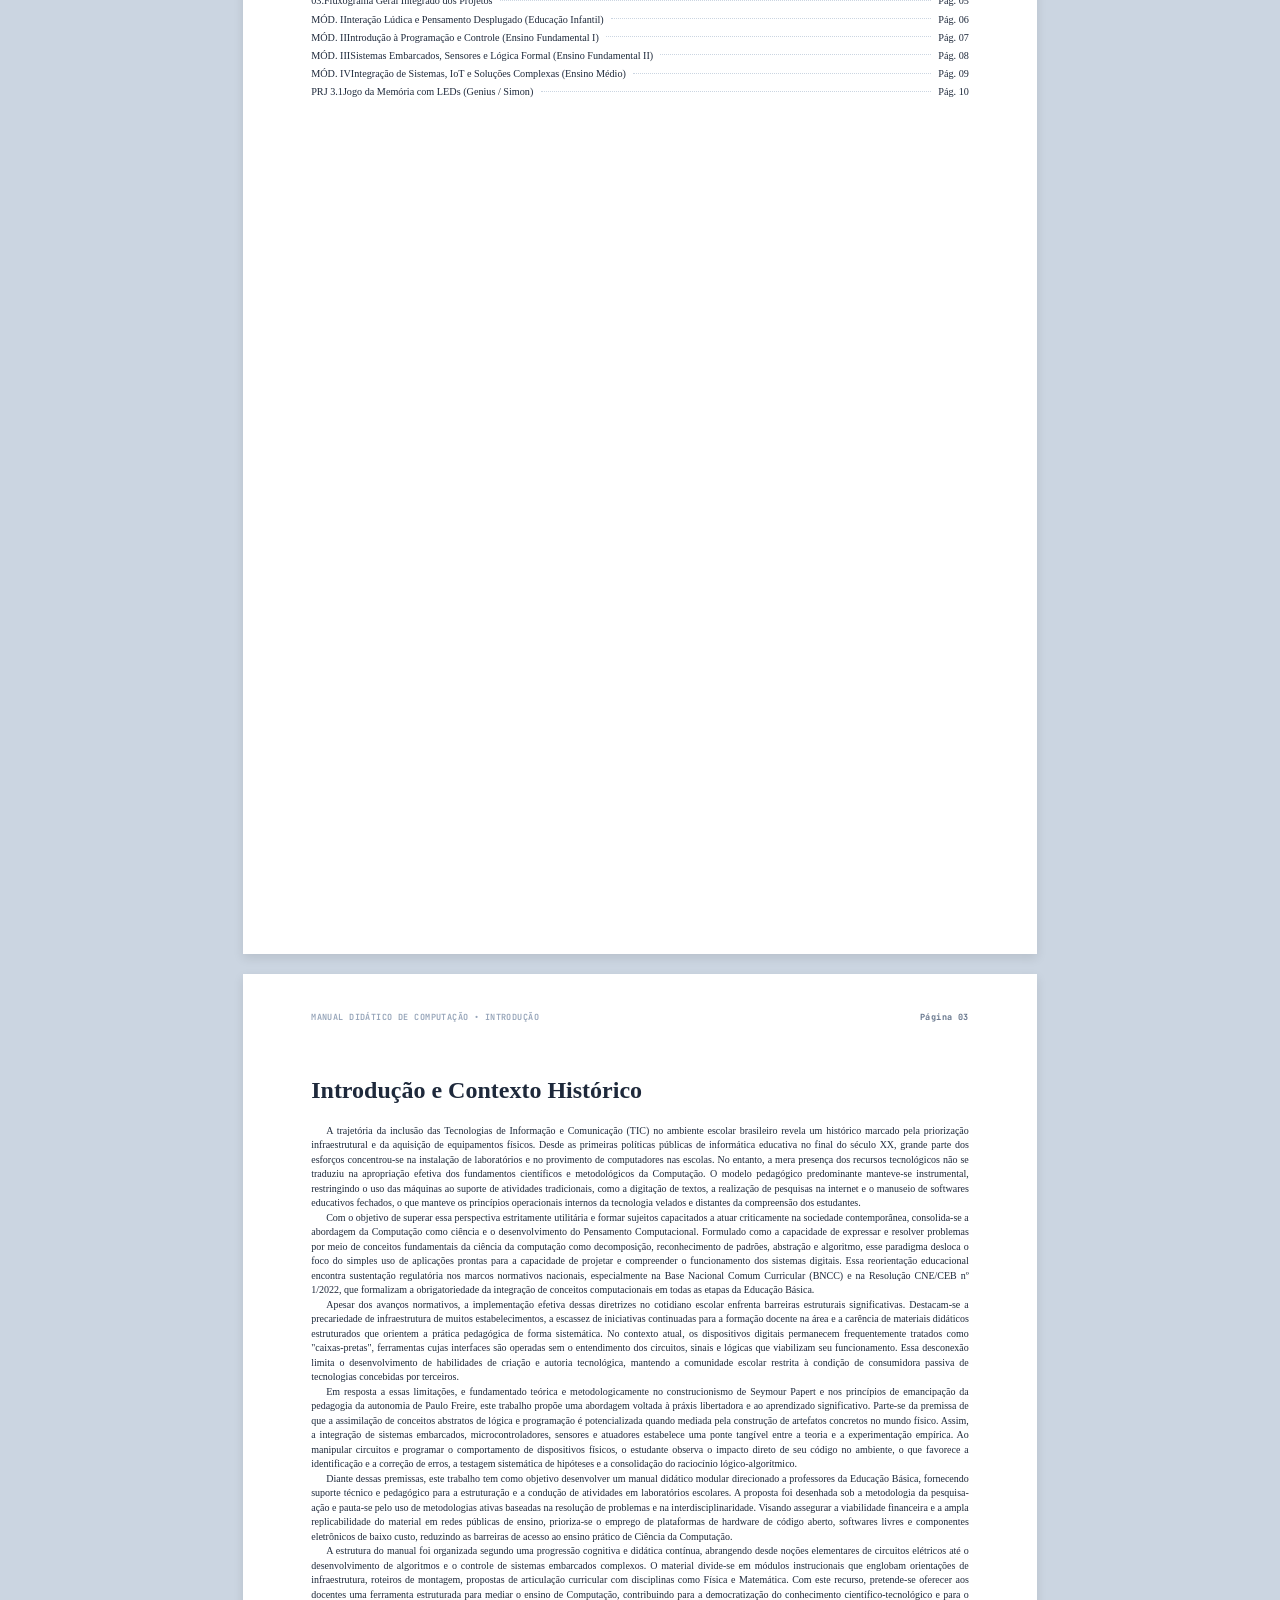
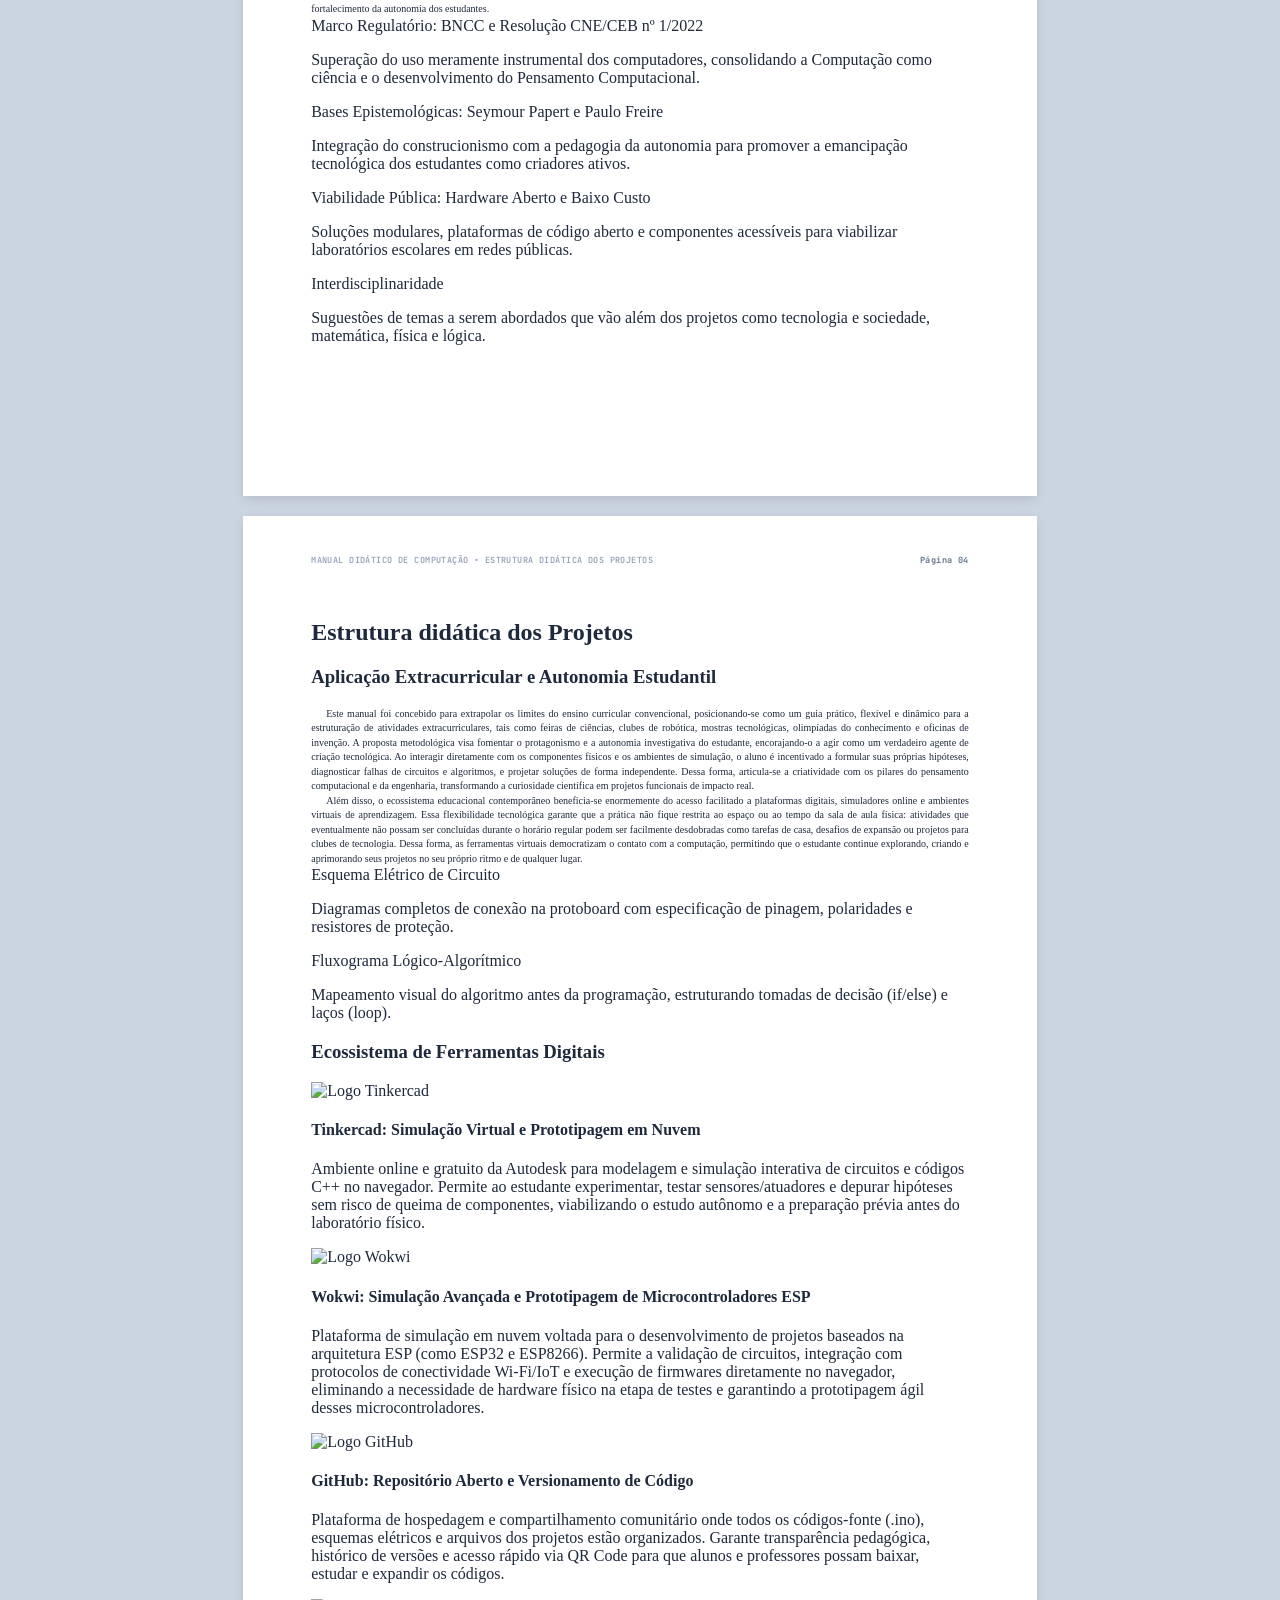
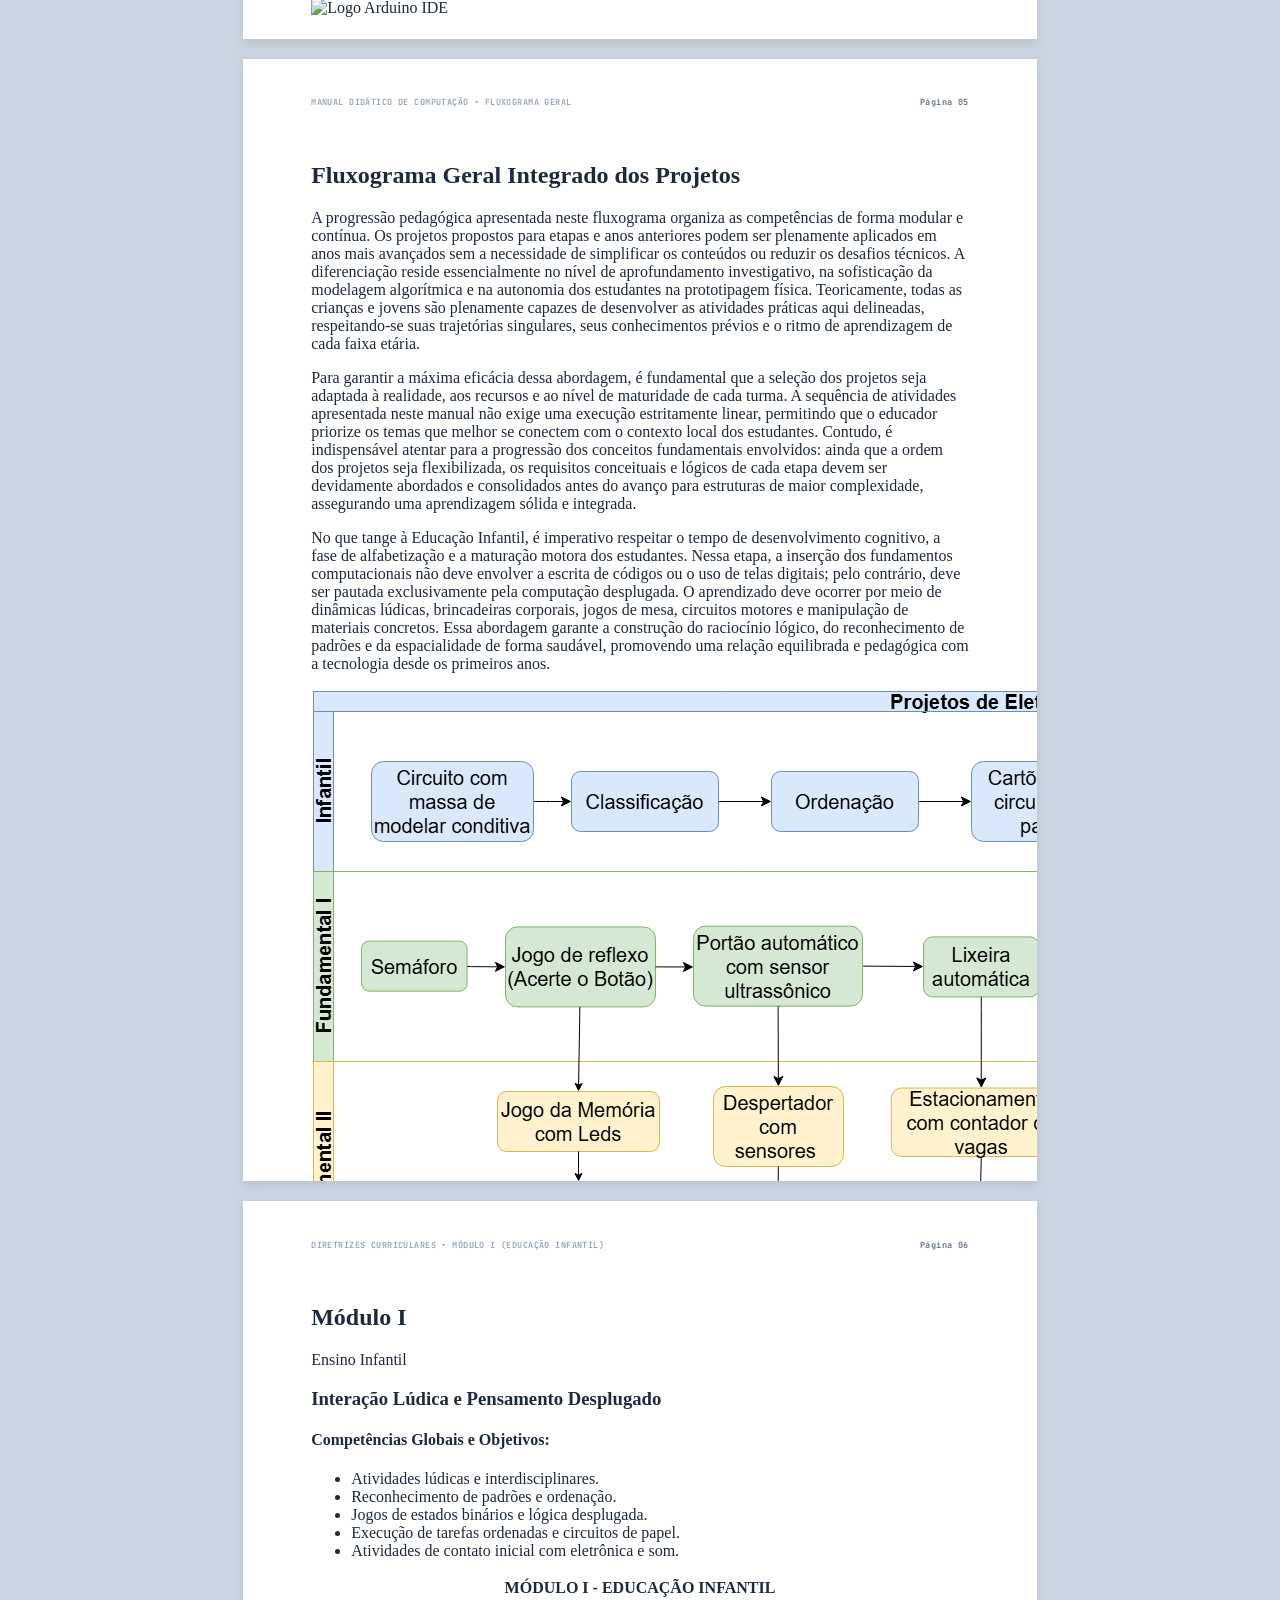
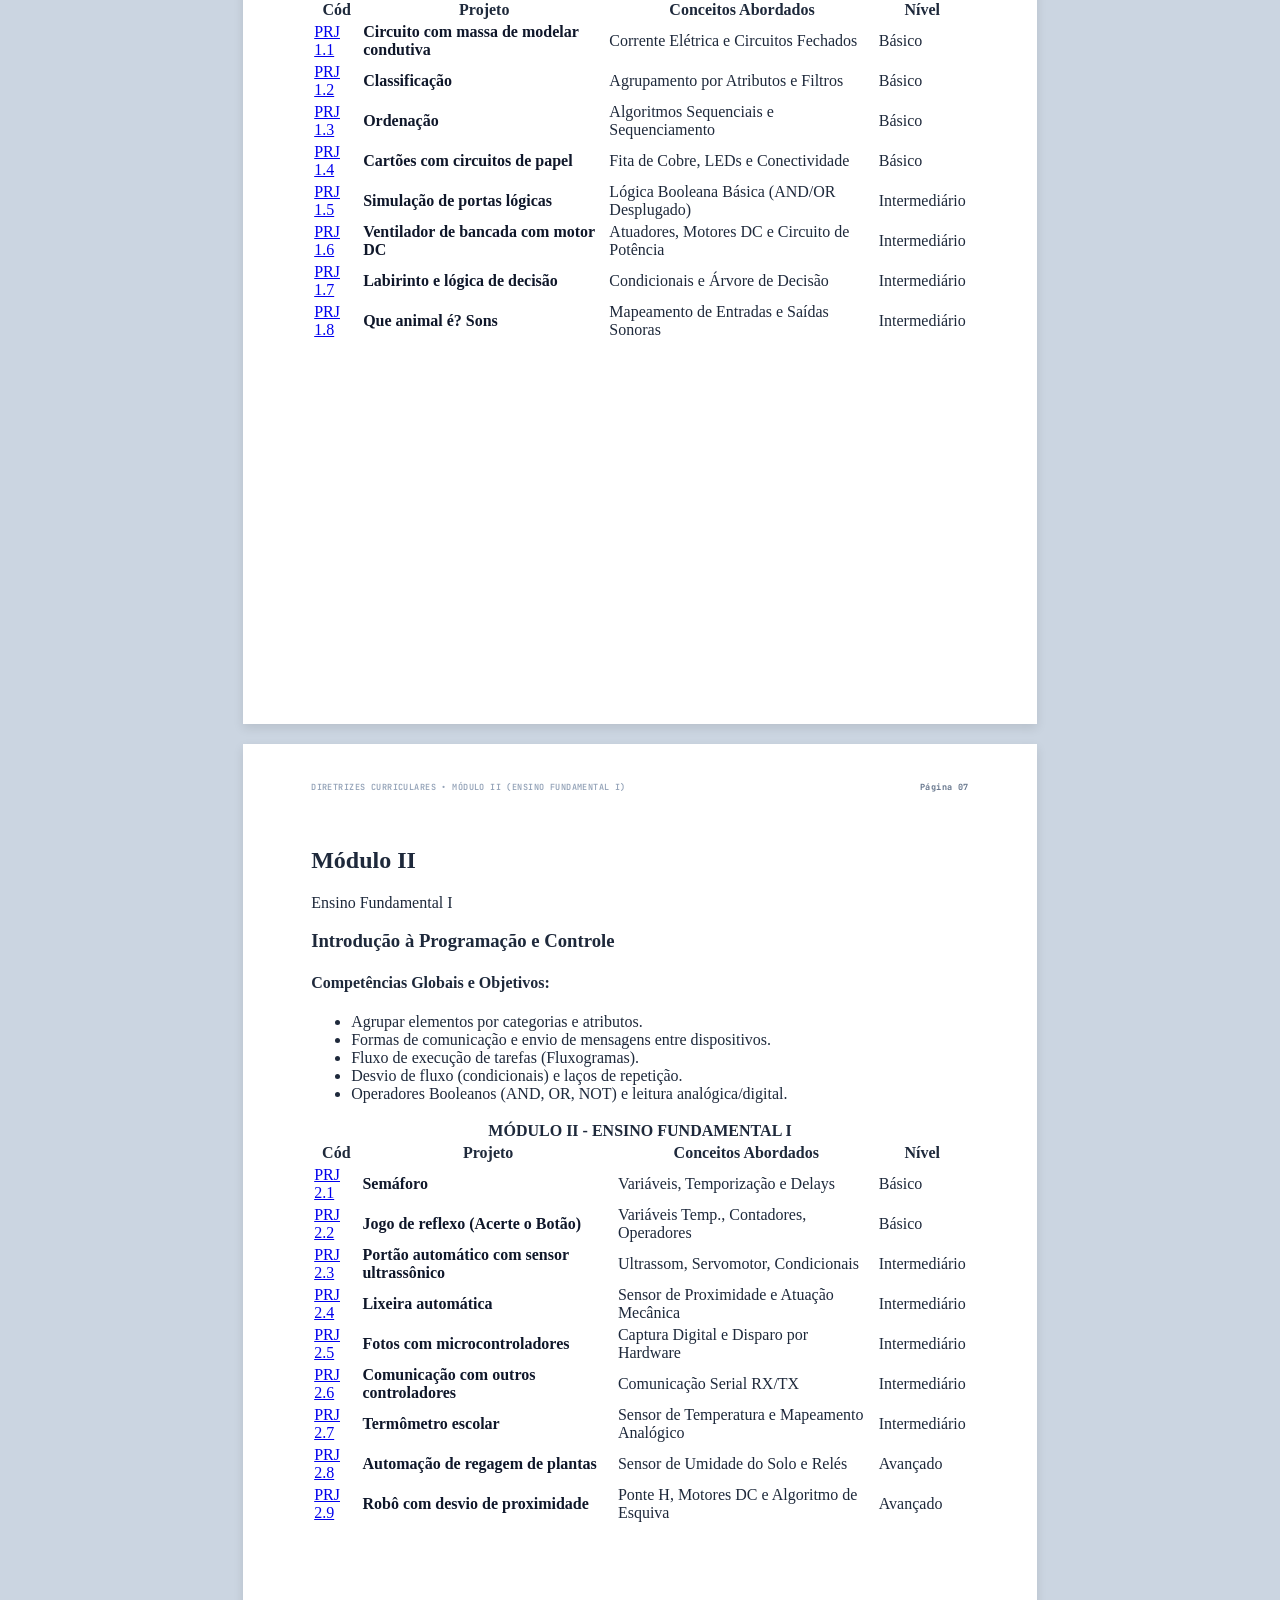
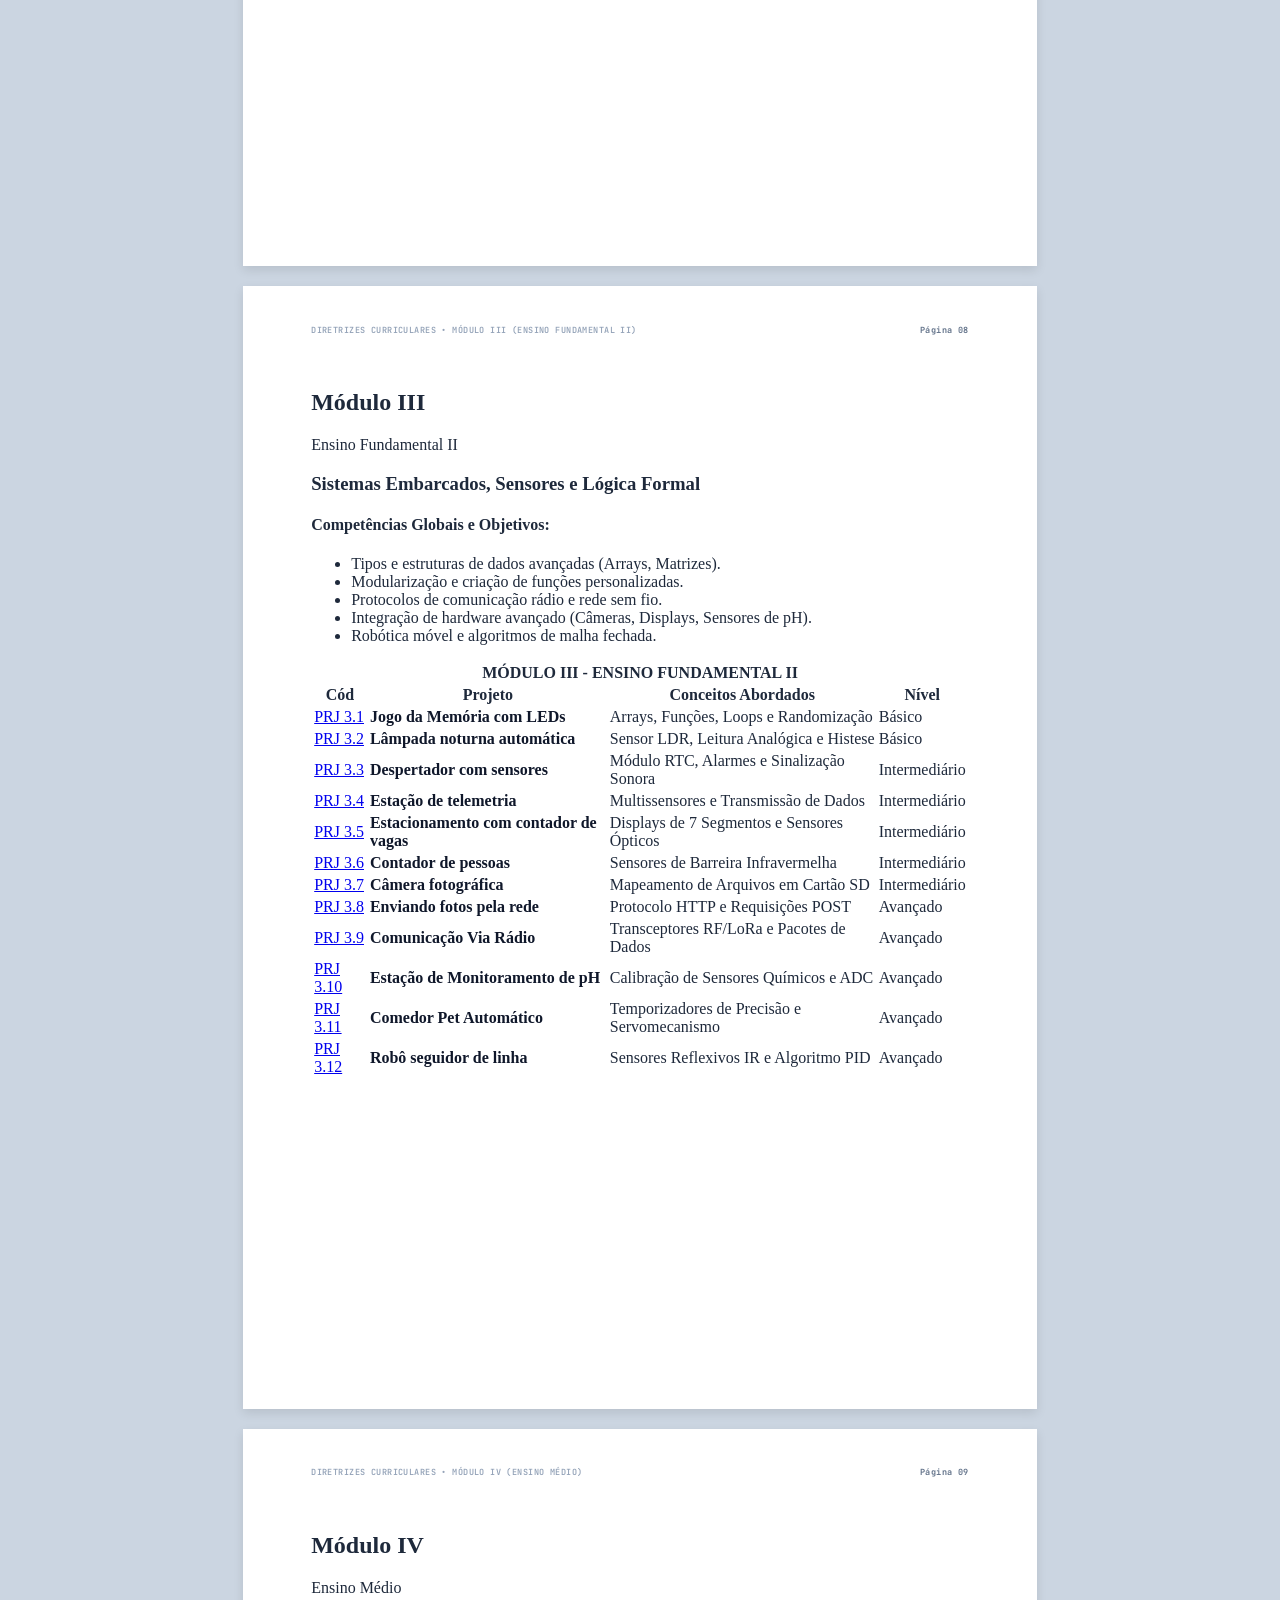
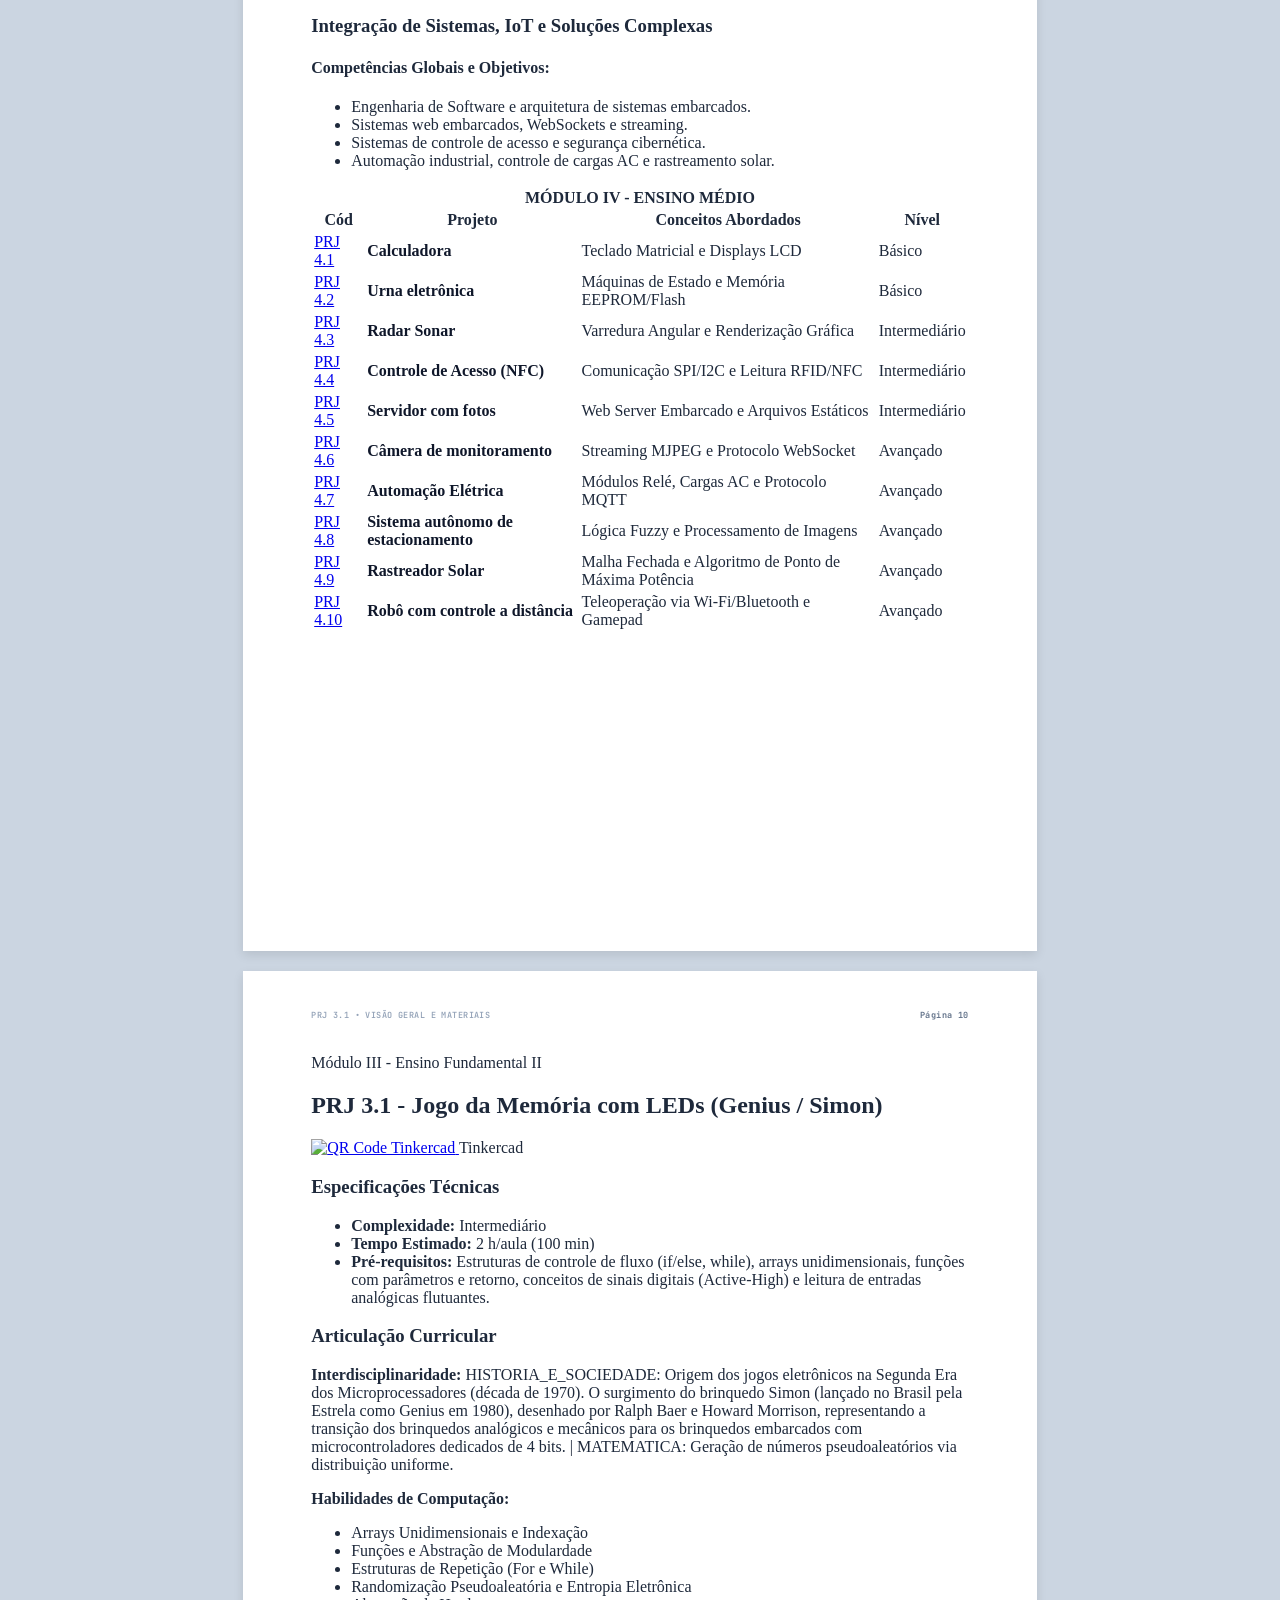
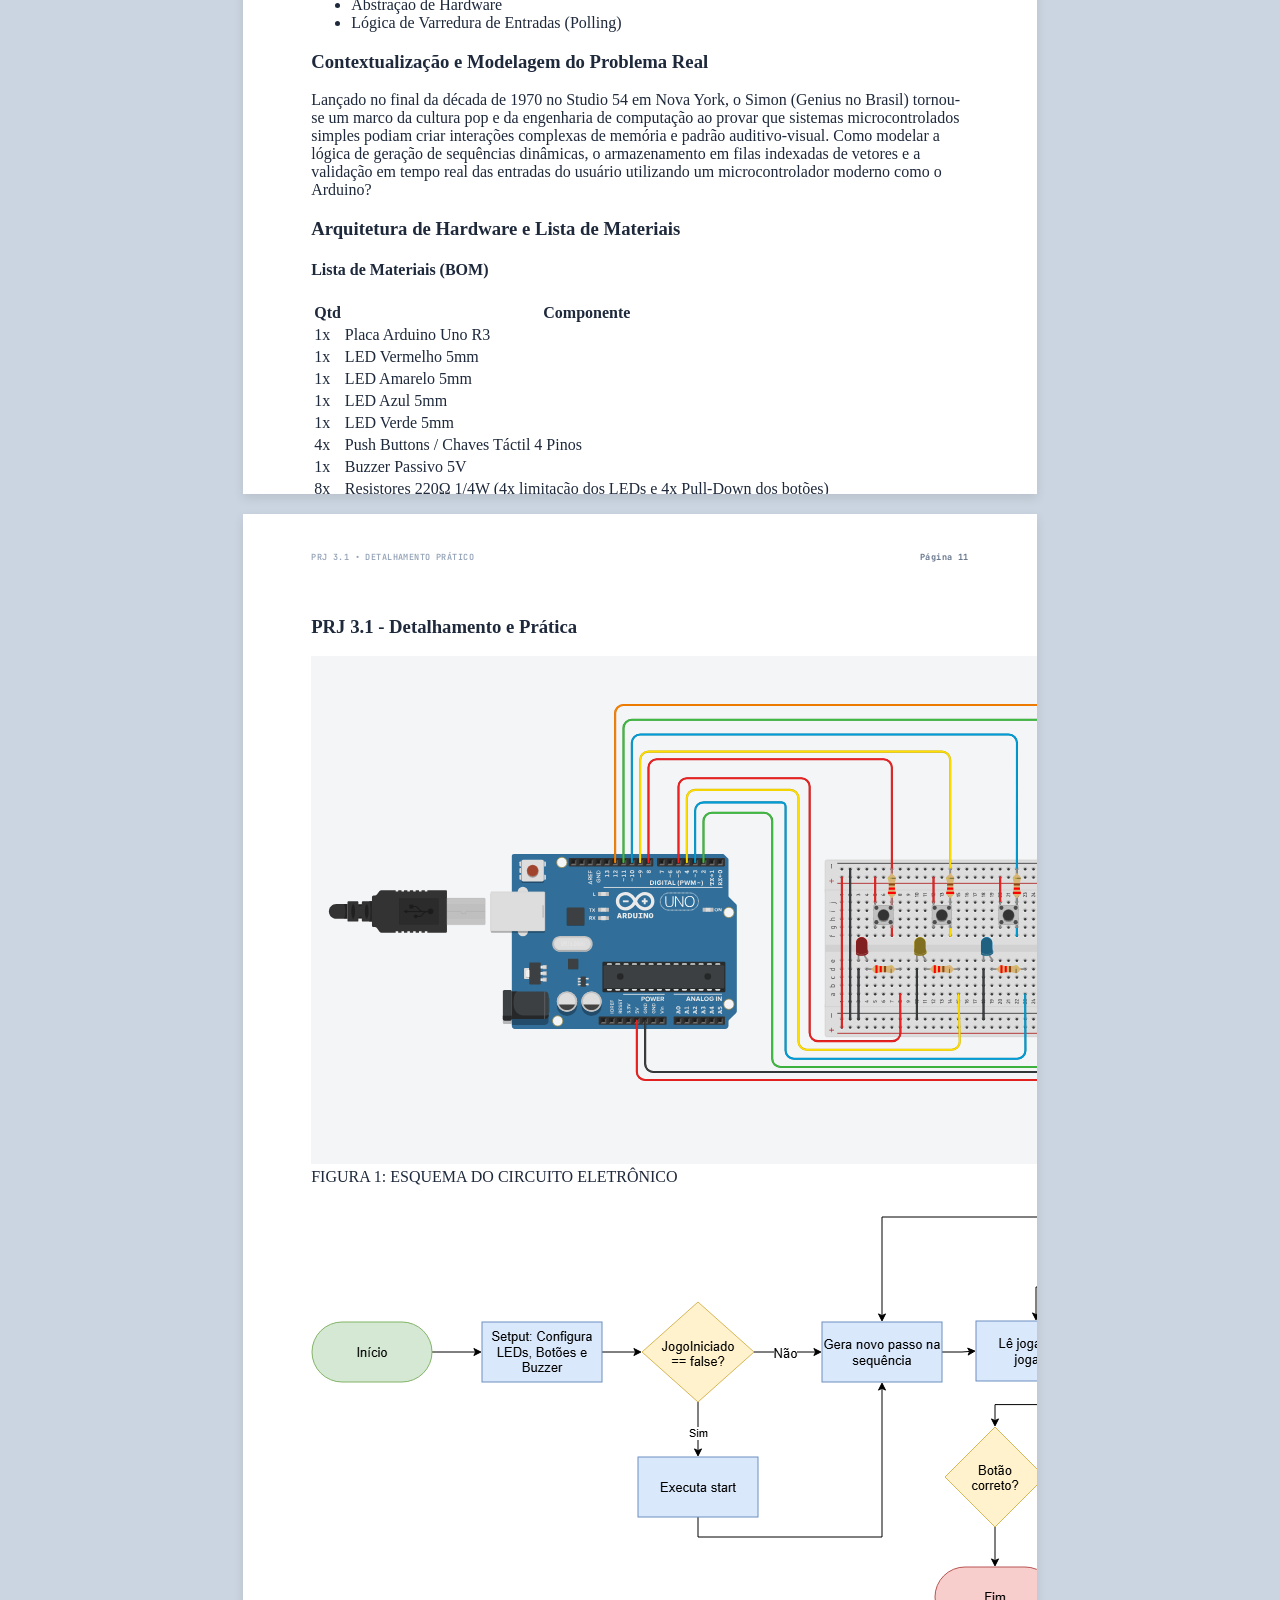
==== commit c2406f9c: "fix: resolve problemas de case-sensitive de imagens e força layout A4 estrito em dispositivos móveis" ====
--- a/Manual.html
+++ b/Manual.html
@@ -2,7 +2,7 @@
 <html lang="pt-BR">
  <head>
   <meta charset="utf-8"/>
-  <meta content="width=device-width, initial-scale=1.0" name="viewport"/>
+  <meta content="width=820, user-scalable=yes" name="viewport"/>
   <title>
    Manual Didático - Metodologia e Montagem
   </title>
@@ -2268,13 +2268,13 @@
       </h3>
      </header>
      <div class="bg-slate-100 rounded-xl p-3 text-center avoid-break mb-3">
-      <img alt="Esquema do Circuito" class="max-h-60 mx-auto object-contain rounded mb-1.5" src="projetos/prj_3_1_esquema.png"/>
+      <img alt="Esquema do Circuito" class="max-h-60 mx-auto object-contain rounded mb-1.5" src="projetos/PRJ_3_1_esquema.png"/>
       <span class="font-mono text-[9px] font-bold text-slate-500 uppercase tracking-wider block">
        FIGURA 1: ESQUEMA DO CIRCUITO ELETRÔNICO
       </span>
      </div>
      <div class="bg-slate-100 rounded-xl p-3 text-center avoid-break mb-3">
-      <img alt="Fluxograma Lógico" class="max-h-100 mx-auto object-contain rounded mb-1.5" src="projetos/prj_3_1_fluxograma.png"/>
+      <img alt="Fluxograma Lógico" class="max-h-100 mx-auto object-contain rounded mb-1.5" src="projetos/PRJ_3_1_Fluxograma.png"/>
       <span class="font-mono text-[9px] font-bold text-slate-500 uppercase tracking-wider block">
        FIGURA 2: FLUXOGRAMA LÓGICO-ALGORÍTMICO
       </span>
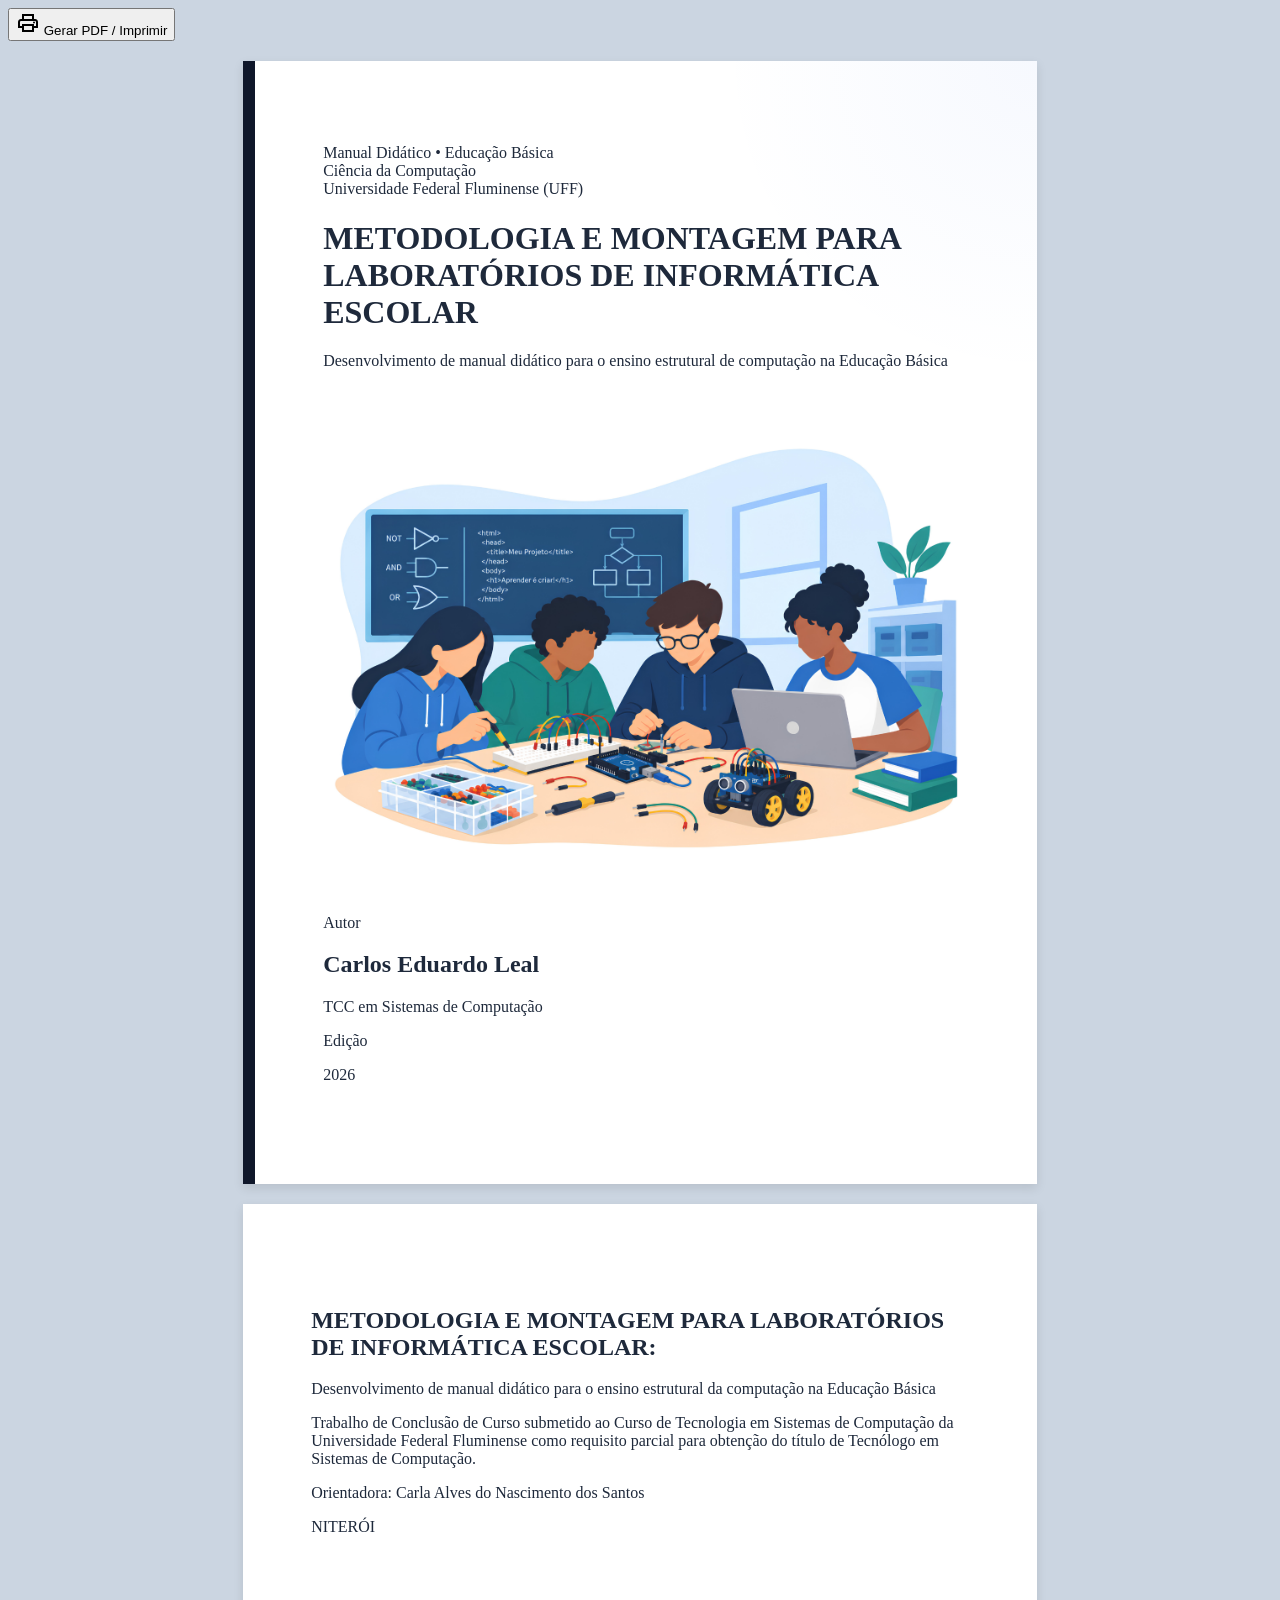
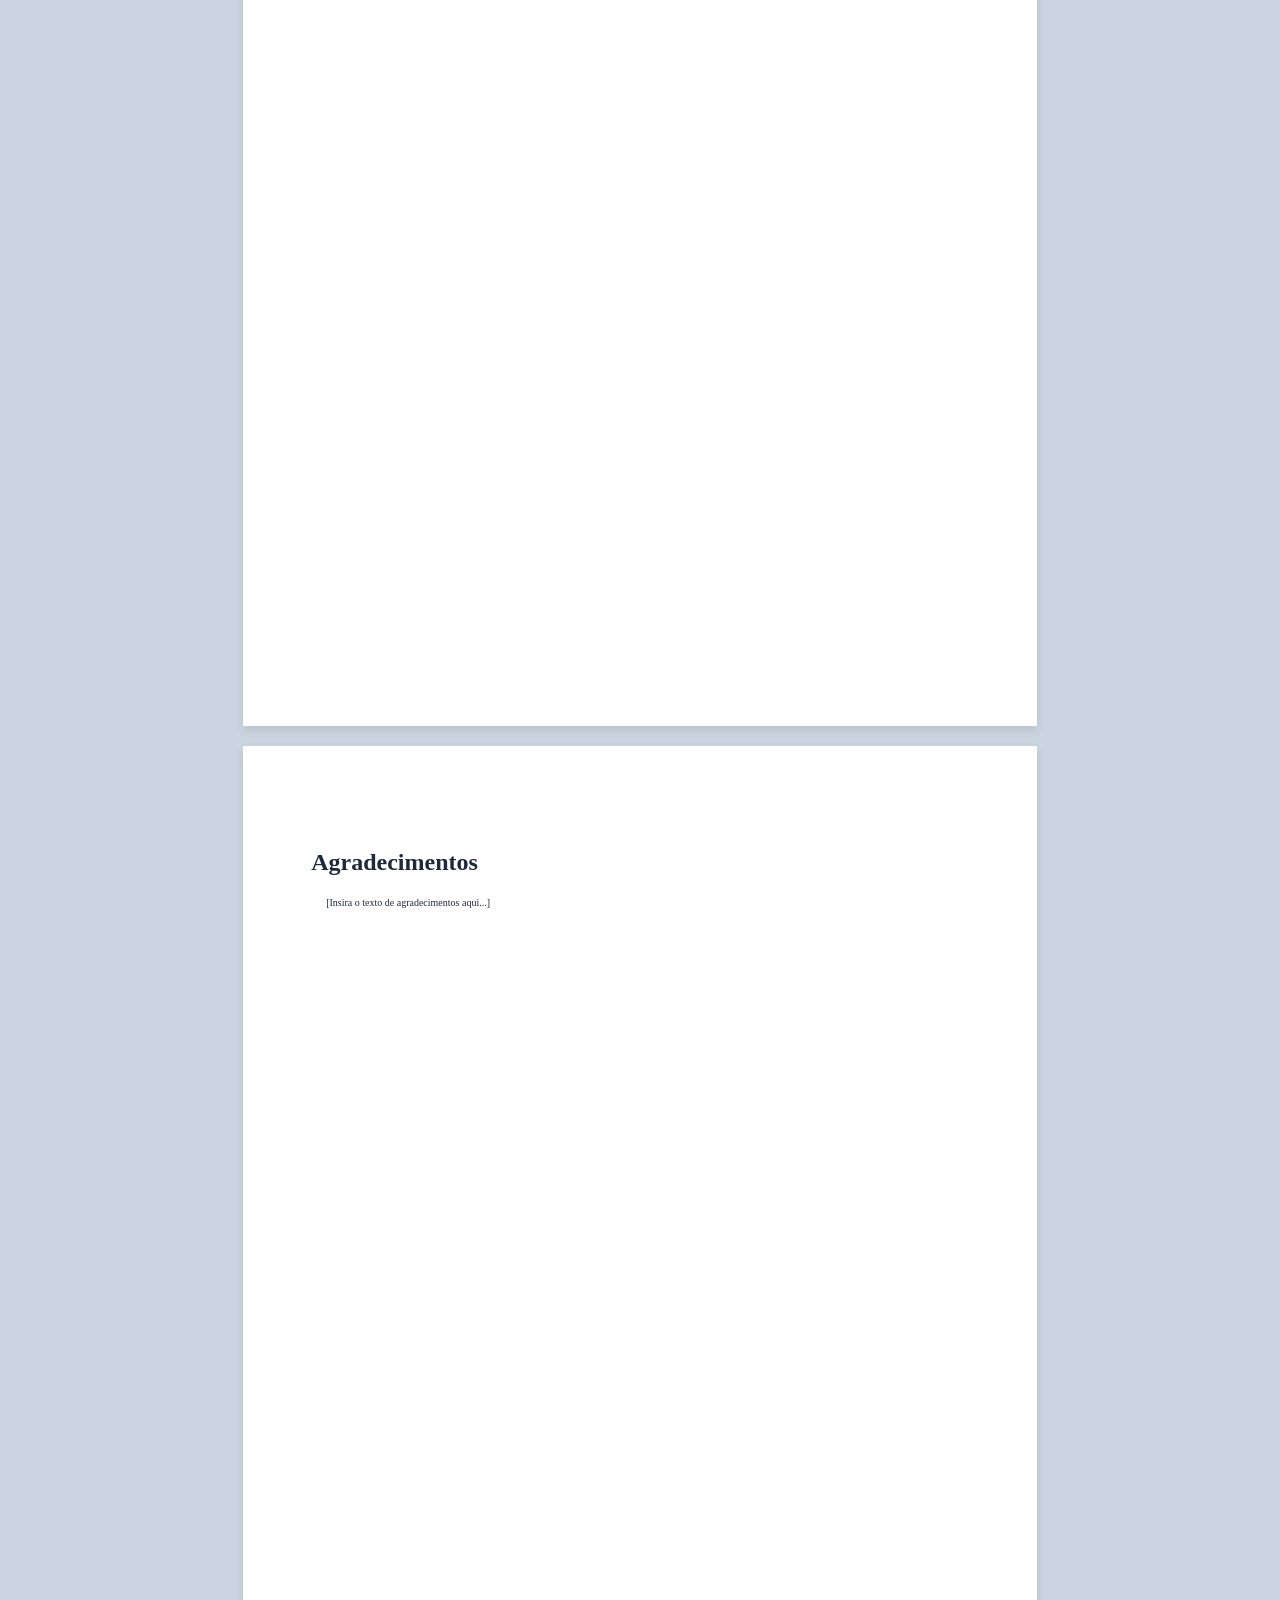
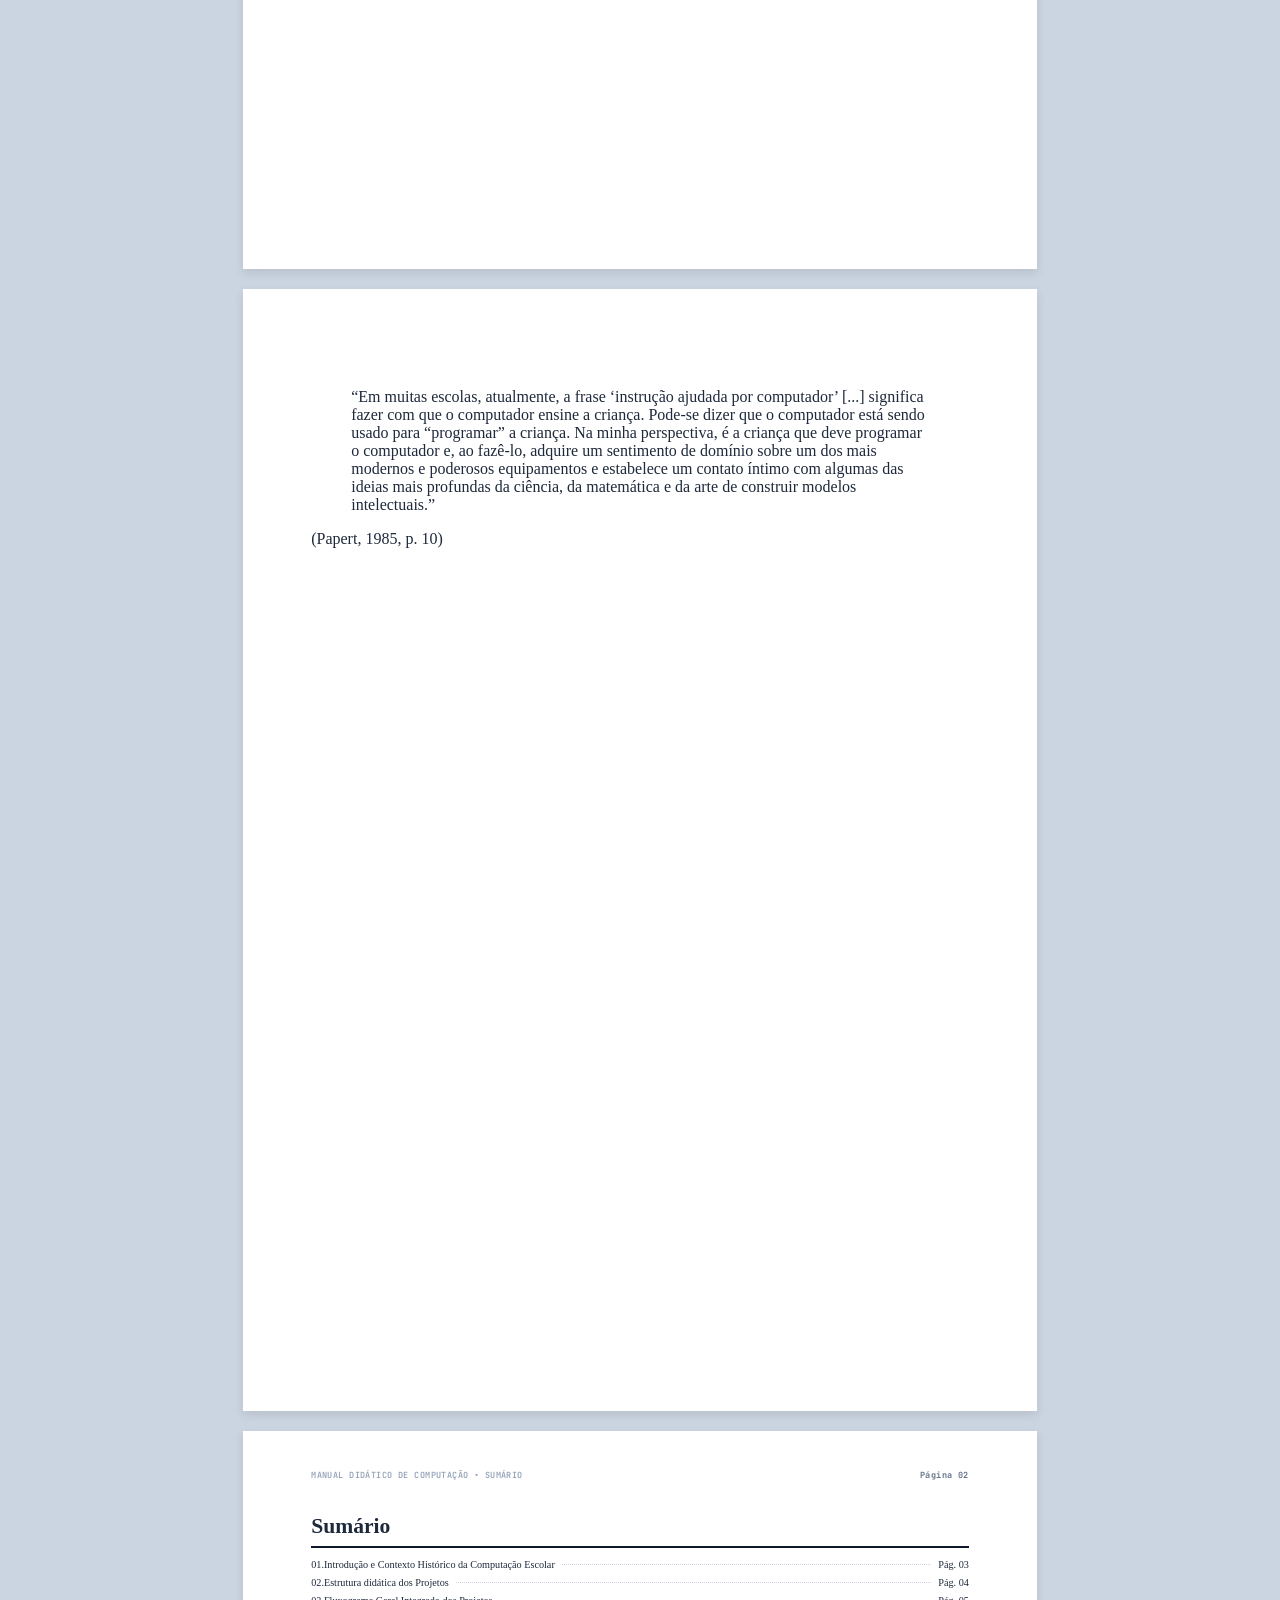
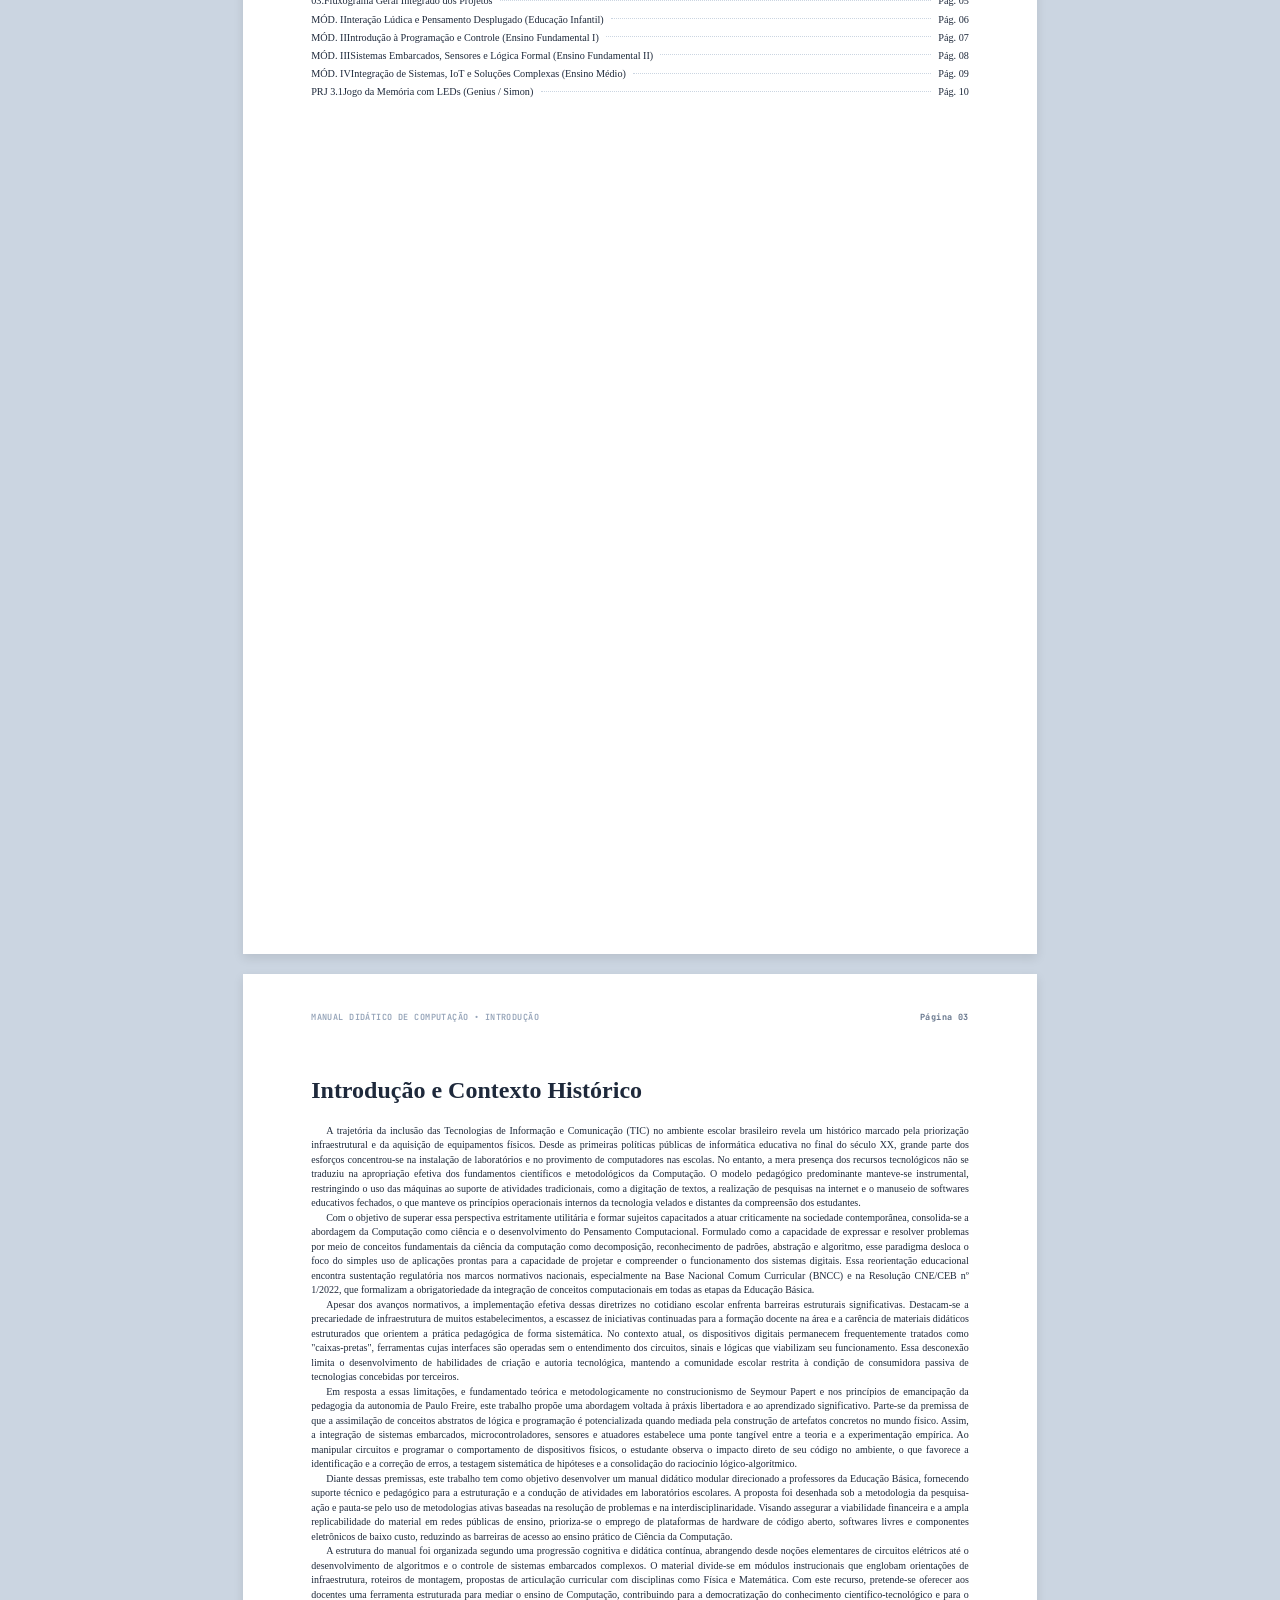
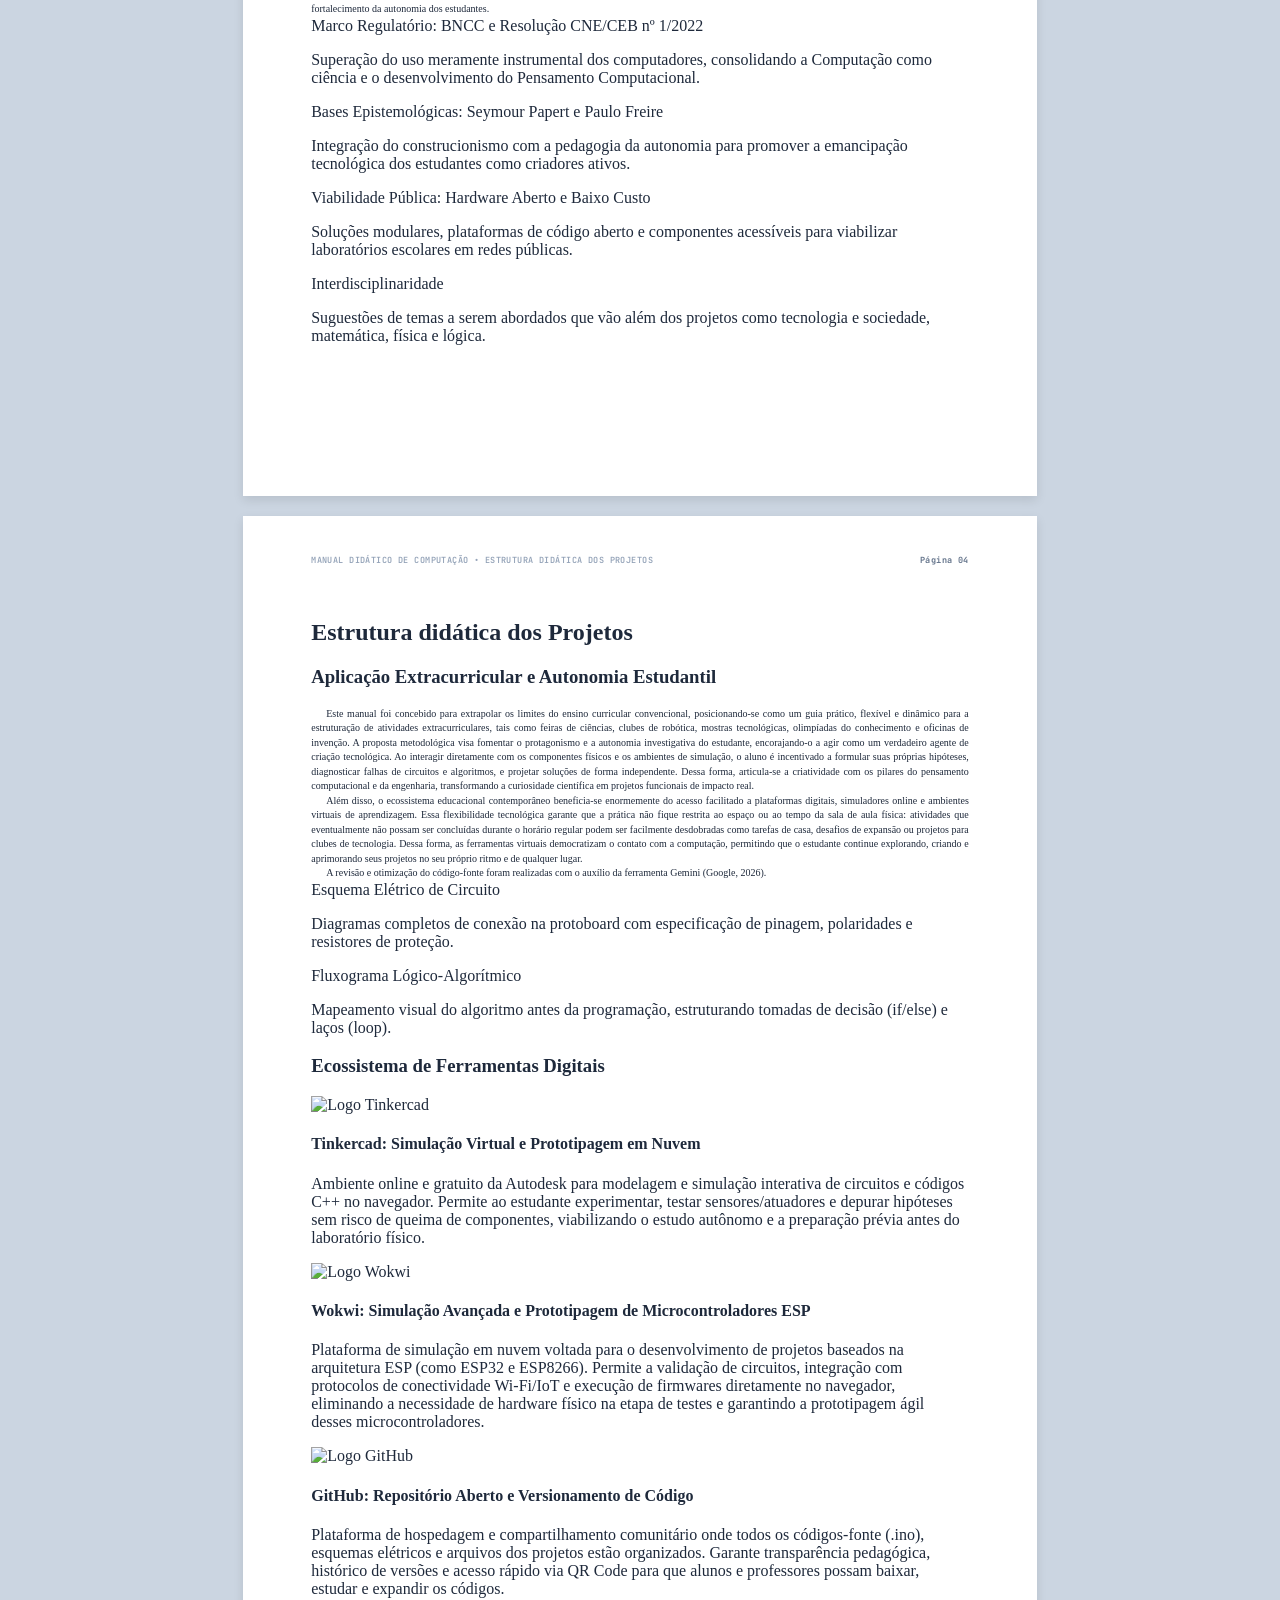
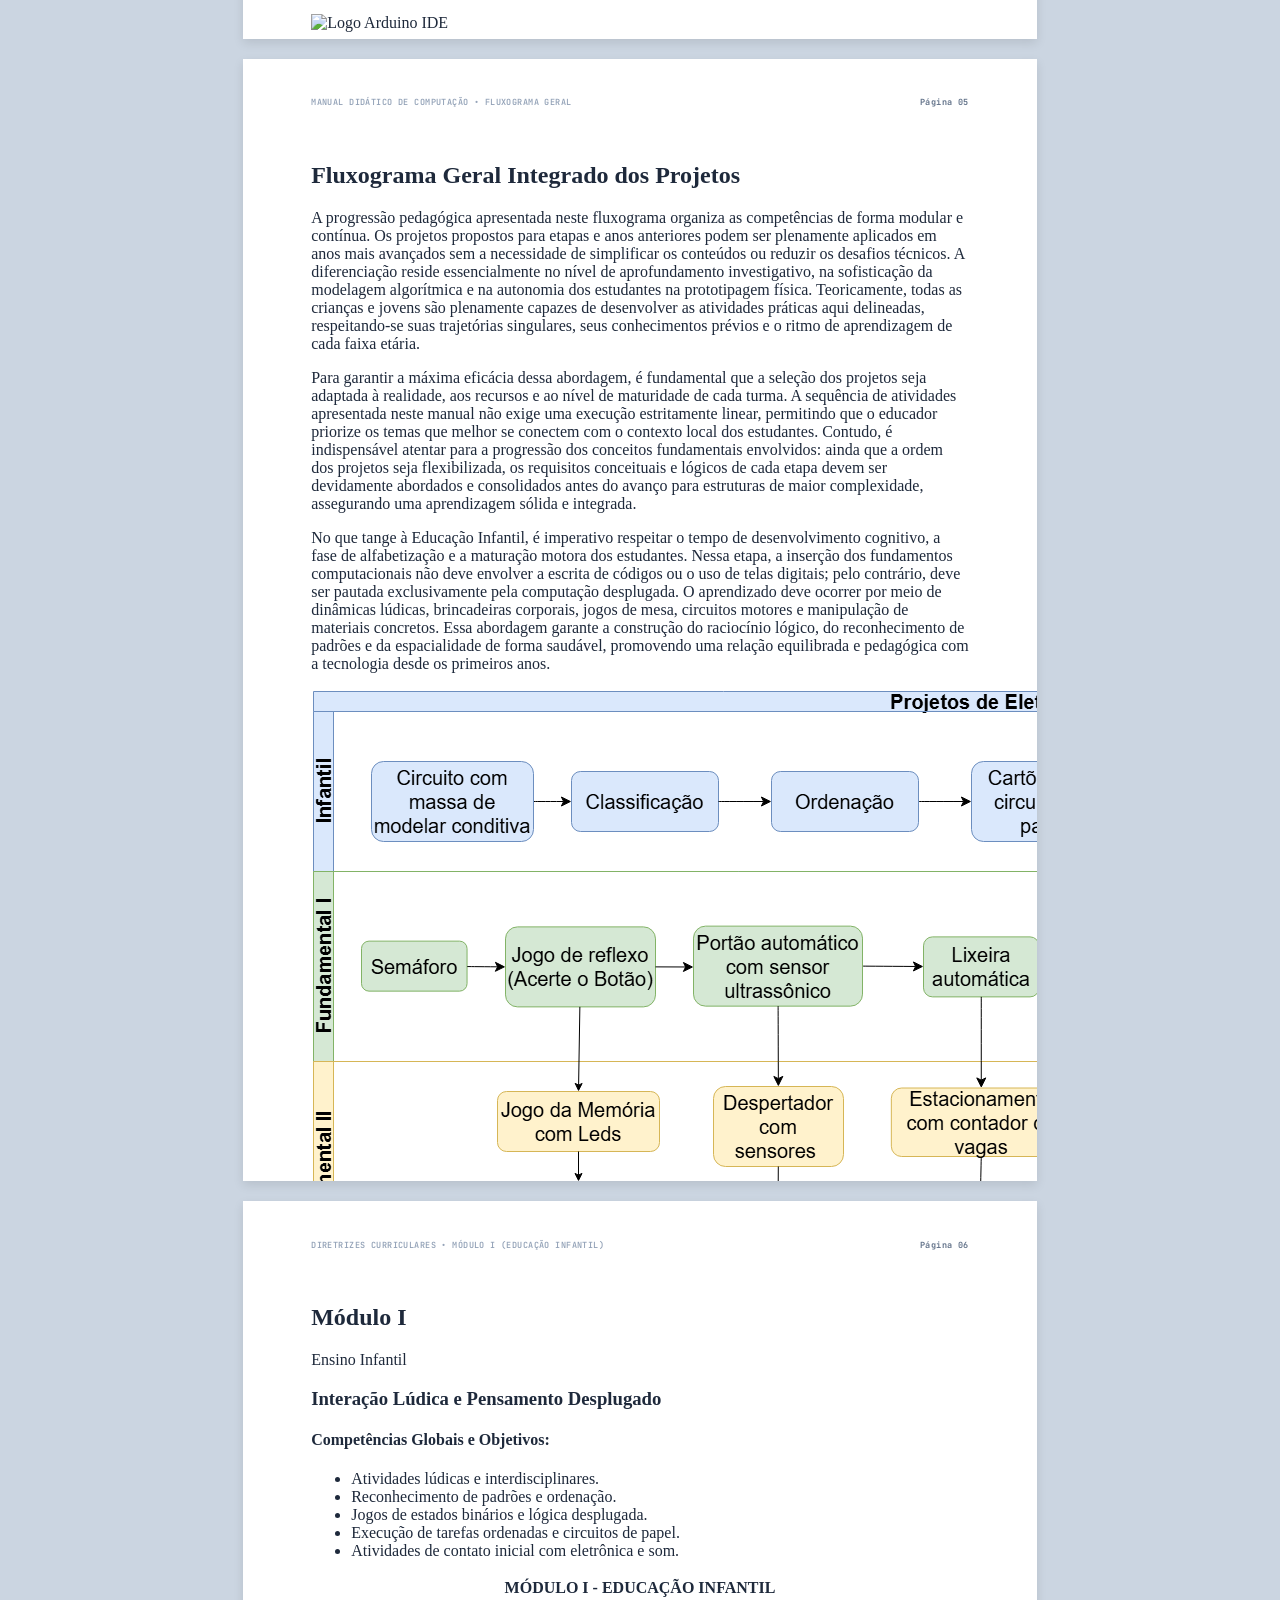
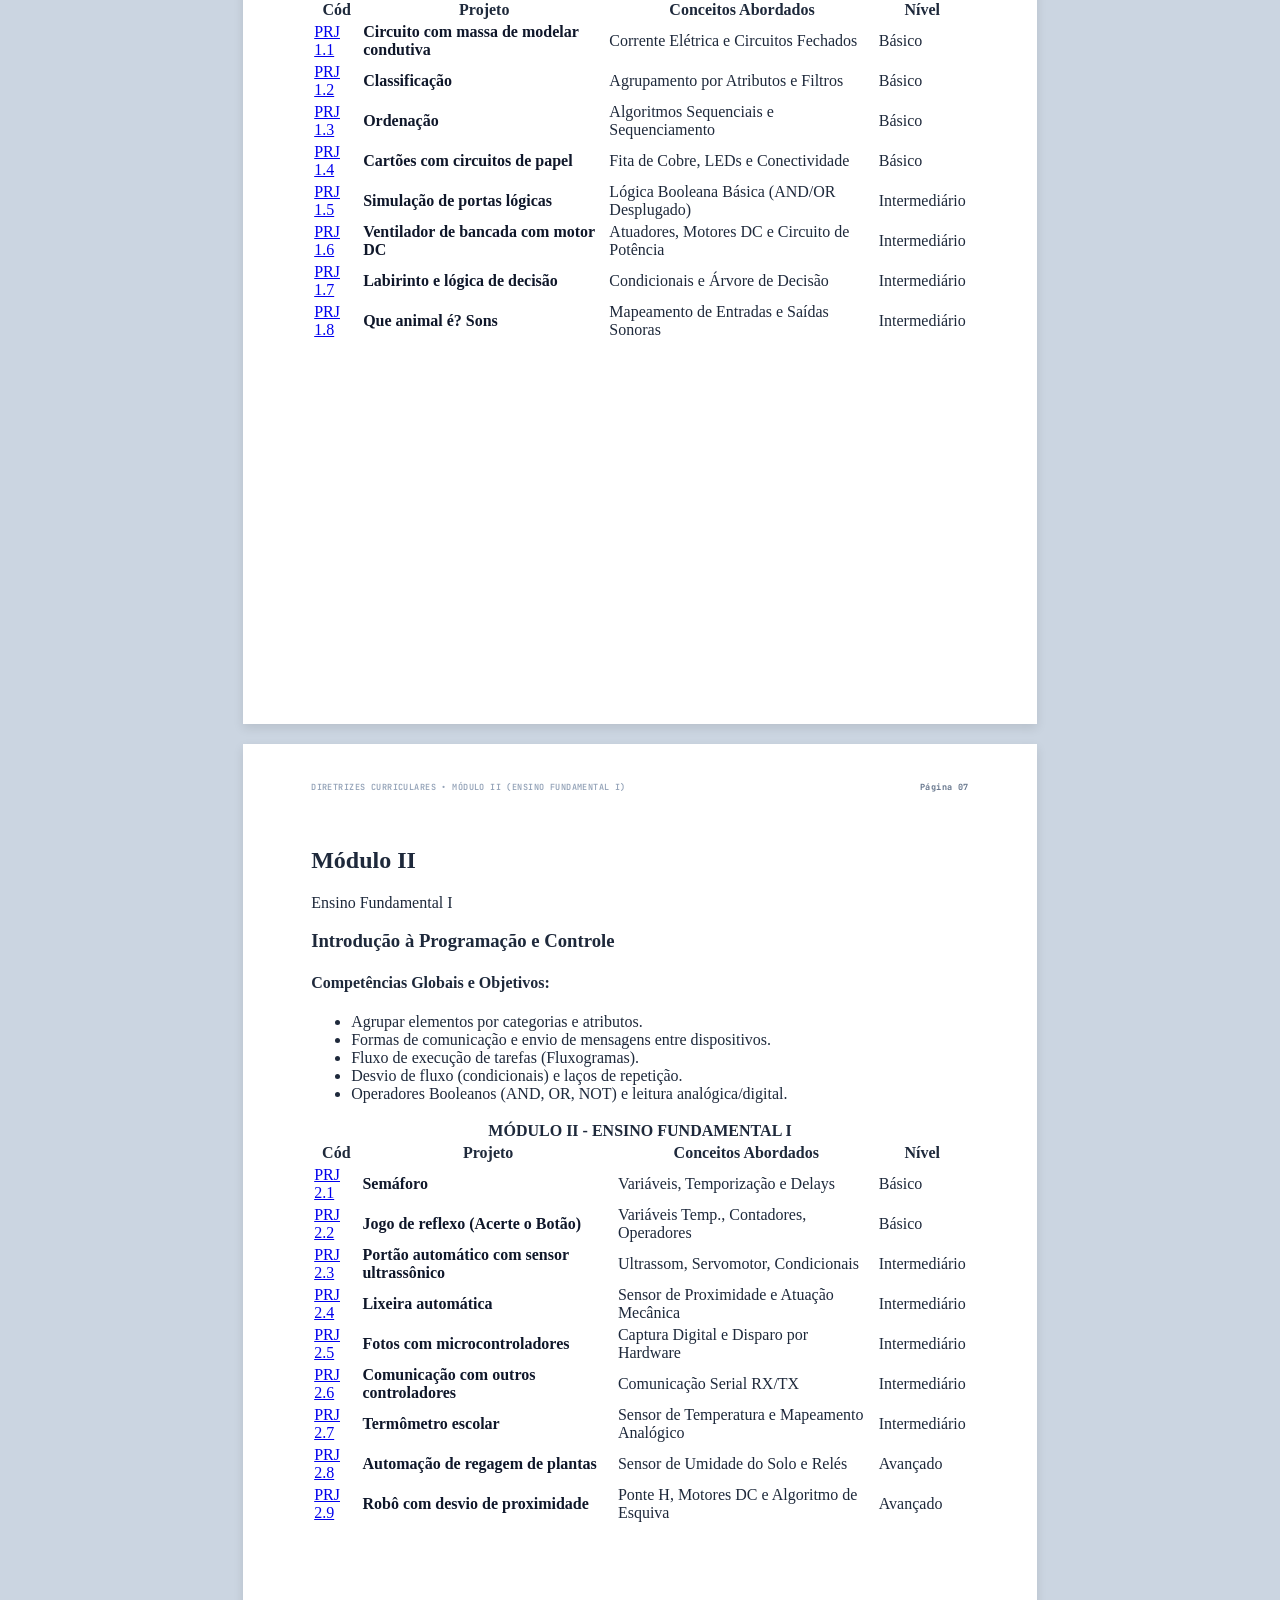
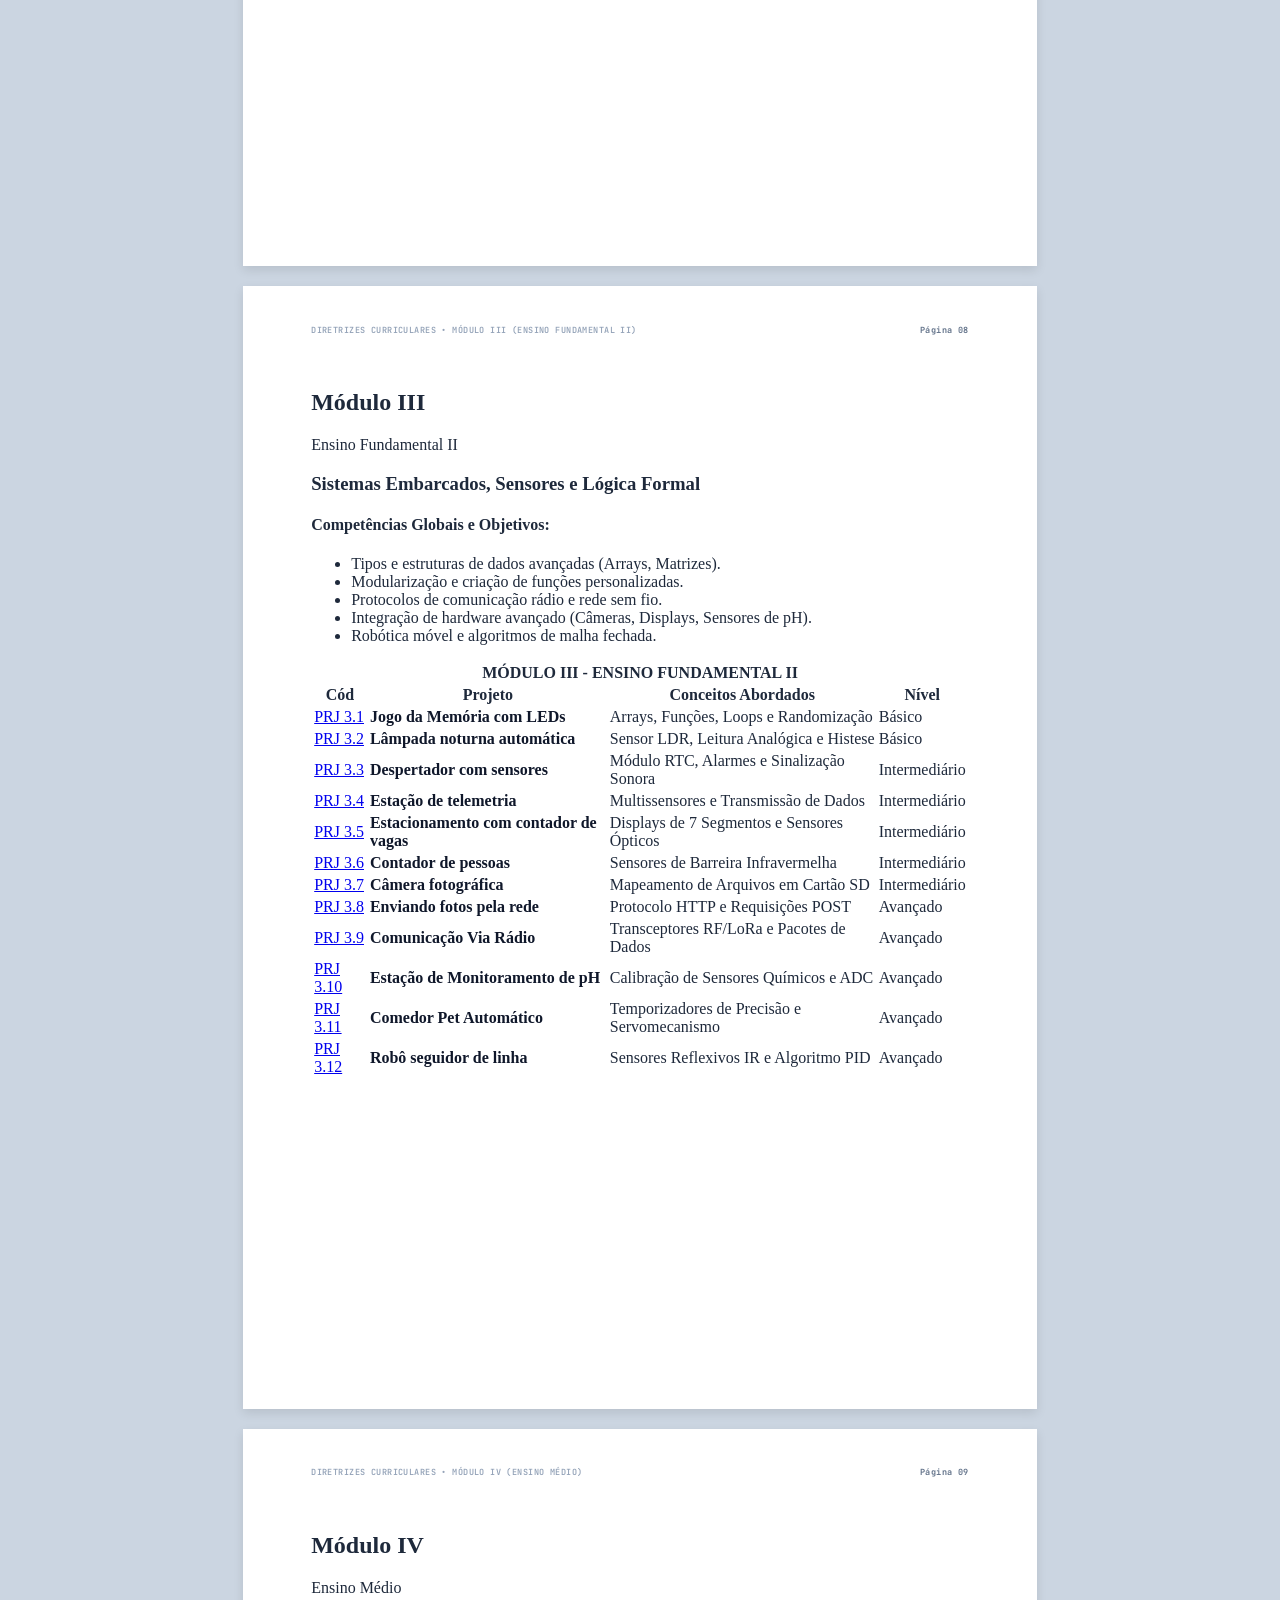
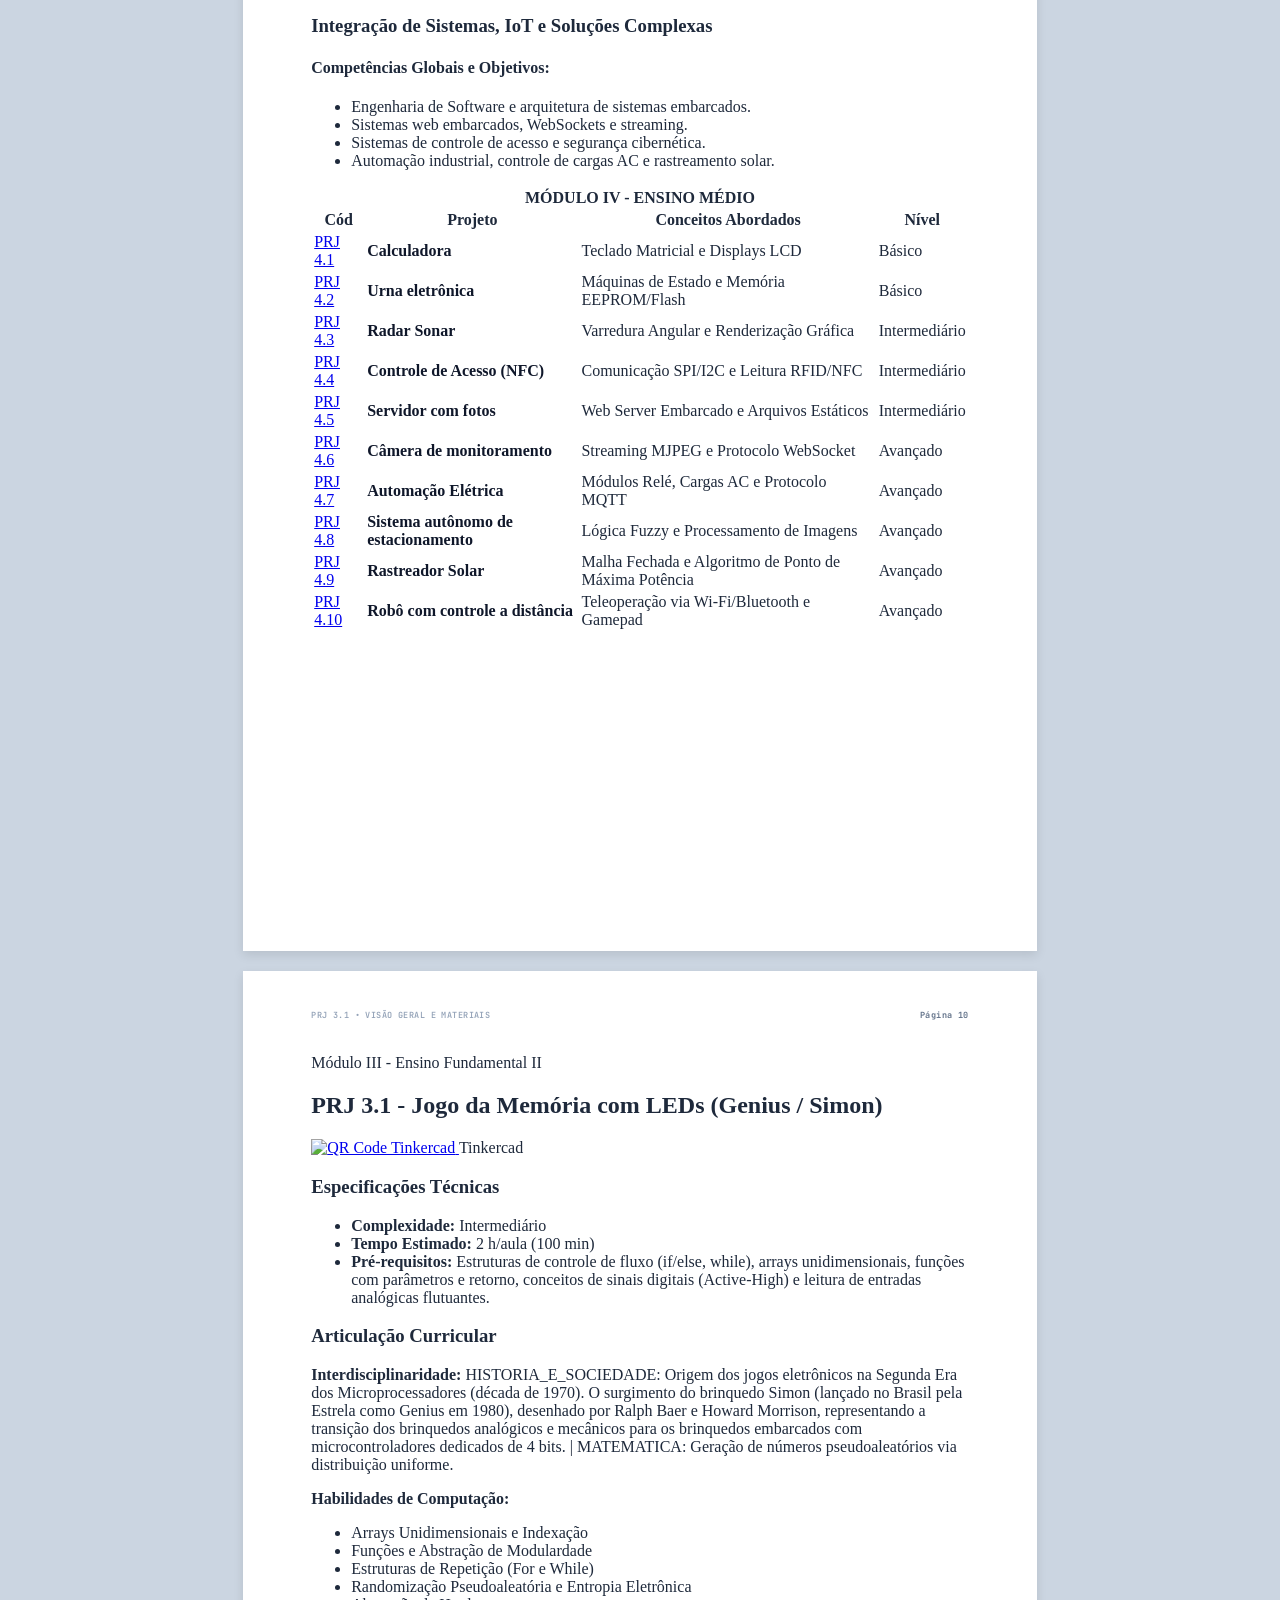
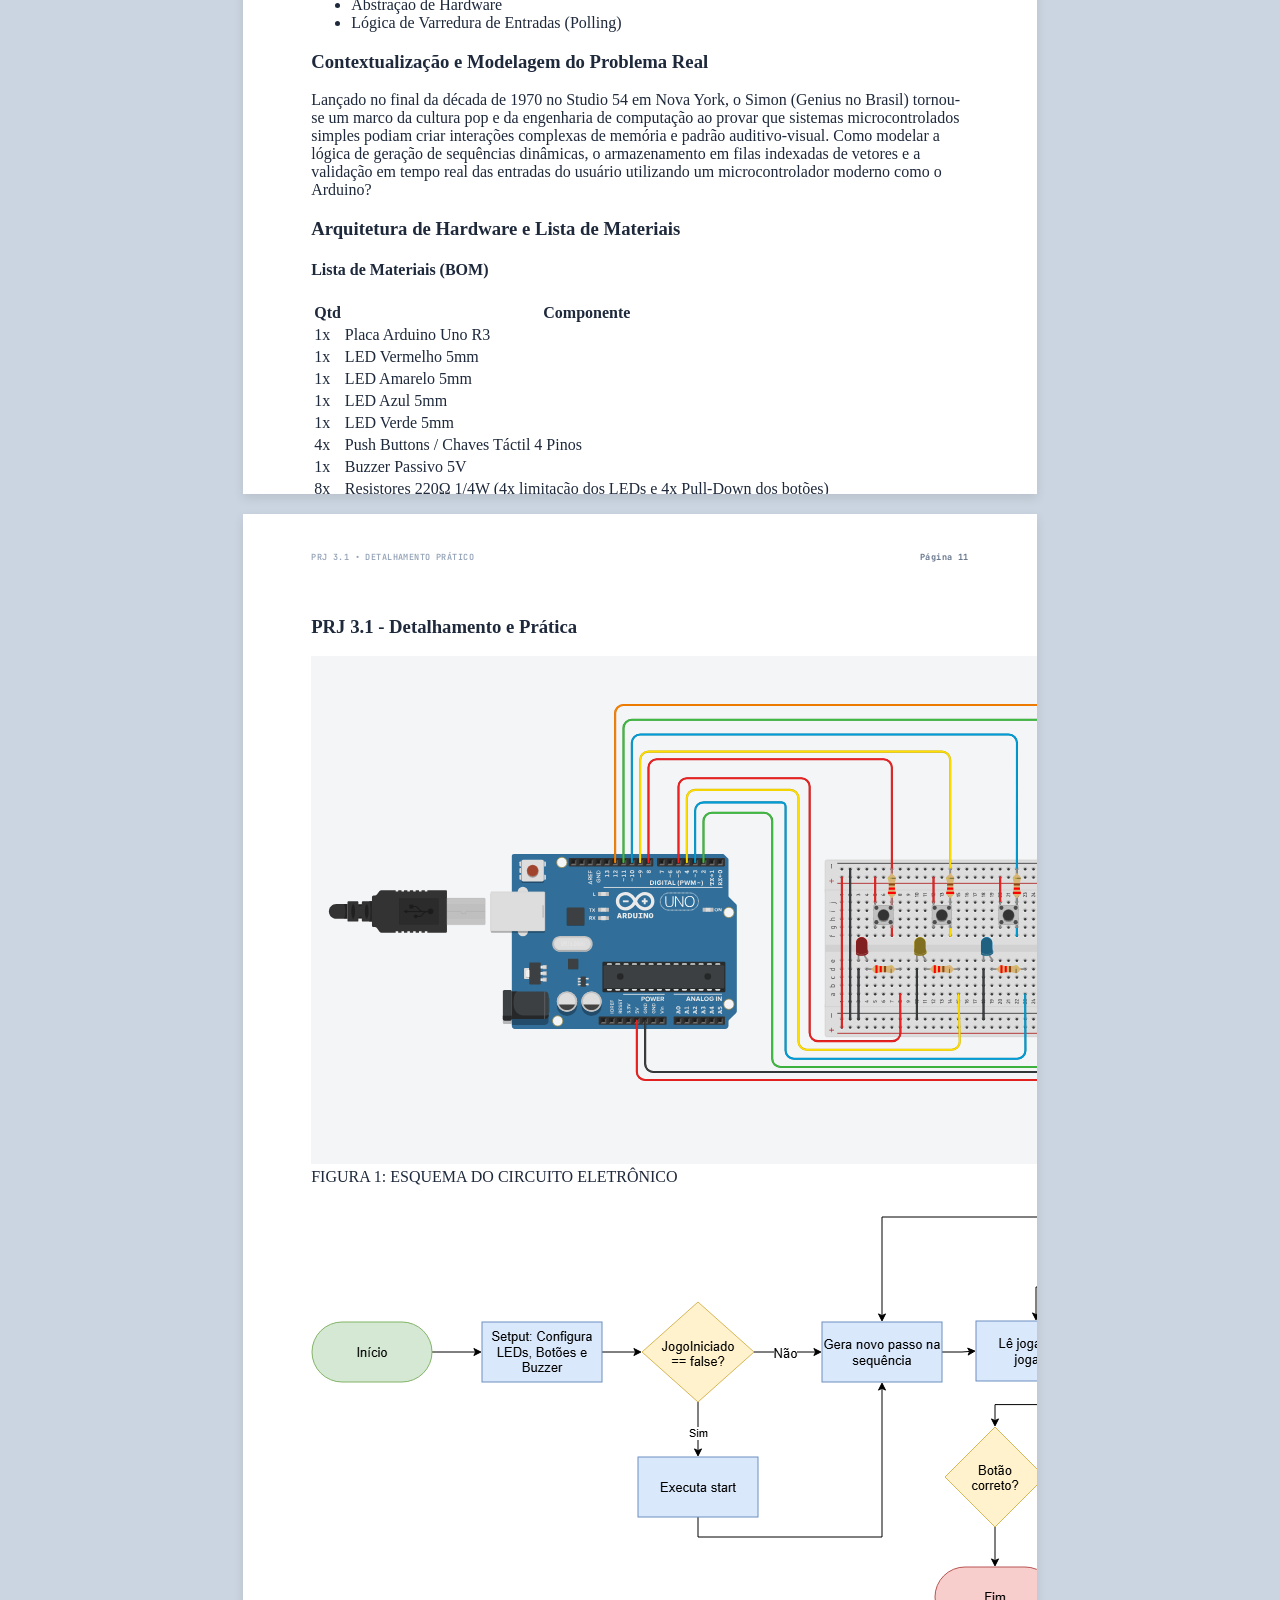
==== commit 5d060043: "Atualiznado Manual (Referências)" ====
--- a/Manual.html
+++ b/Manual.html
@@ -427,7 +427,7 @@
     <!-- Divisor / Marcação de Design Estruturado -->
     <div class="mb-10">
      <span class="text-xs font-mono font-bold text-accent-blue tracking-widest uppercase block mb-3">
-      Publicação Acadêmica &amp; Pedagógica
+      Universidade Federal Fluminense (UFF)
      </span>
      <div class="h-1 w-16 bg-brand-900 rounded-full">
      </div>
@@ -454,7 +454,7 @@
        Carlos Eduardo Leal
       </h2>
       <p class="text-xs text-brand-500 mt-0.5">
-       Pesquisa e Desenvolvimento em Educação Tecnológica
+       TCC em Sistemas de Computação
       </p>
      </div>
      <div class="text-right">
@@ -753,7 +753,10 @@
                         clubes de tecnologia. Dessa forma, as ferramentas virtuais democratizam o contato com a computação, permitindo que o
                         estudante continue explorando, criando e aprimorando seus projetos no seu próprio ritmo e de qualquer lugar.
       </p>
-     </div>
+      <p class="text-brand-800 text-justify font-normal mt-2 text-[10px] bg-slate-50 p-2 rounded border border-slate-100">
+        A revisão e otimização do código-fonte foram realizadas com o auxílio da ferramenta Gemini (Google, 2026).
+       </p>
+      </div>
     </section>
     <!-- Modelagem Prévia de Engenharia: Esquema e Fluxograma -->
     <div class="grid grid-cols-1 md:grid-cols-2 gap-3 mb-3.5 avoid-break">
@@ -831,6 +834,7 @@
        </p>
       </div>
      </div>
+
     </section>
     <!-- Diagrama Geral do Fluxo de Código em C++ -->
     <div class="bg-white p-2.5 rounded-lg border border-brand-200 shadow-2xs avoid-break">
@@ -2586,6 +2590,12 @@
       </i>
       , Nova York, v. 49, n. 3, p. 33-35, mar. 2006. DOI: 10.1145/1118168.1118215.
      </p>
+     <p class="pl-8 -indent-8 m-0 leading-relaxed">
+      GOOGLE. Gemini. Versão de 2026. Mountain View: Google, 2026. Assistente de inteligência artificial utilizado para revisão de código.
+     </p>
+     <p class="pl-8 -indent-8 m-0 leading-relaxed">
+      OPENAI. ChatGPT. Versão de 2026. San Francisco: OpenAI, 2026. Imagem gerada por inteligência artificial para a capa do manual.
+     </p>
     </div>
    </div>
   </main>
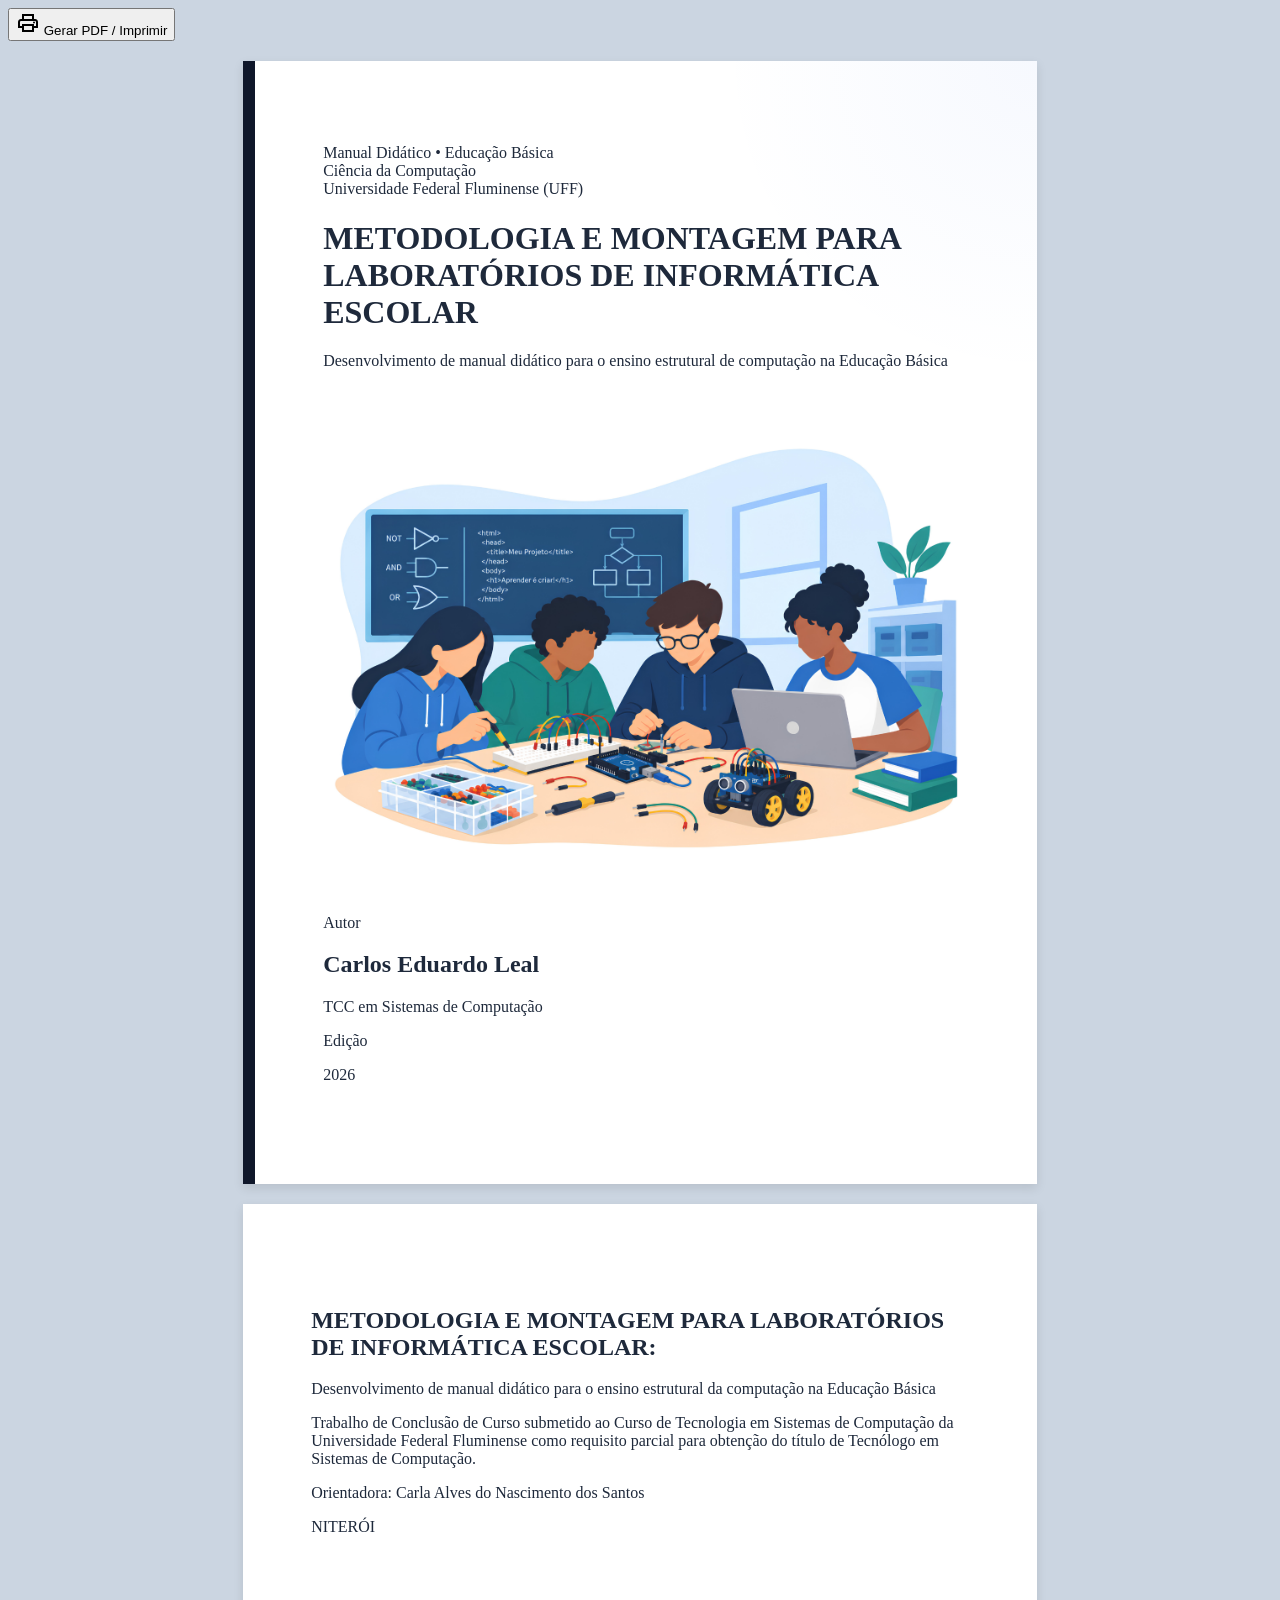
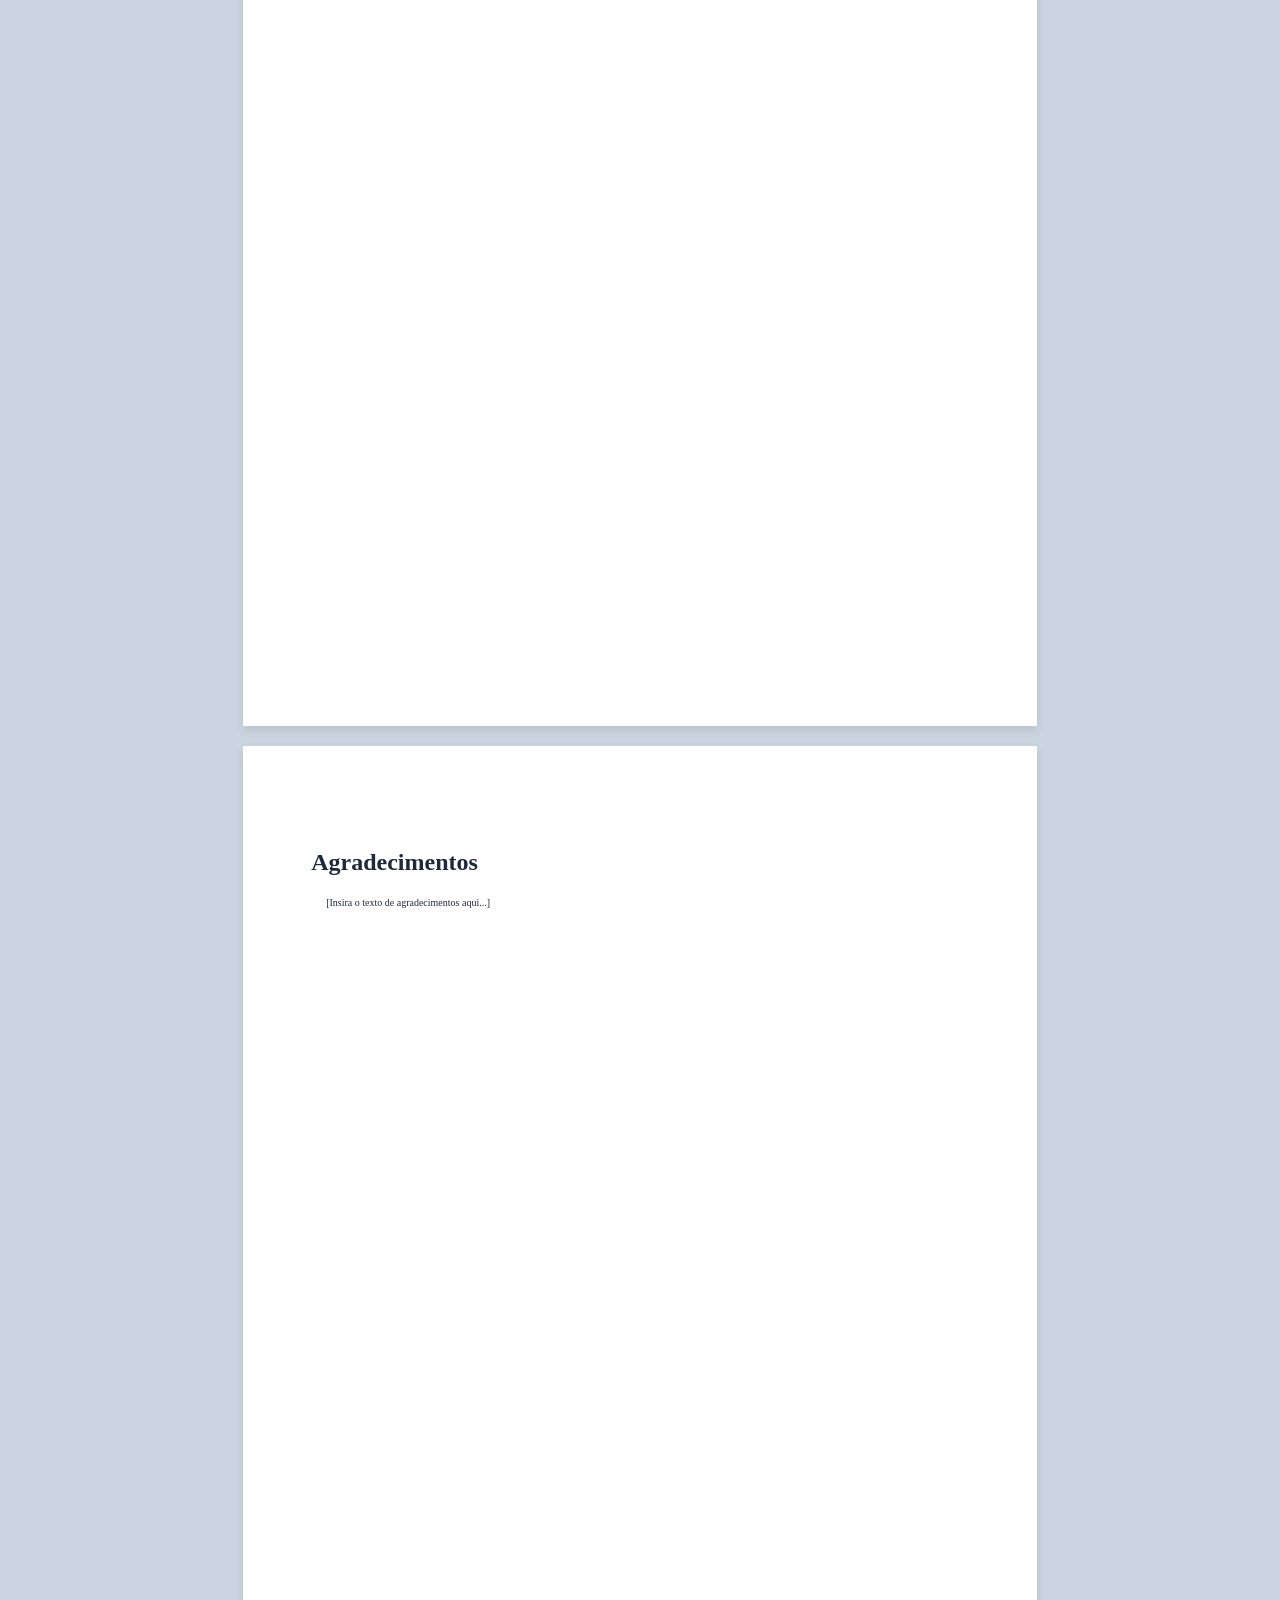
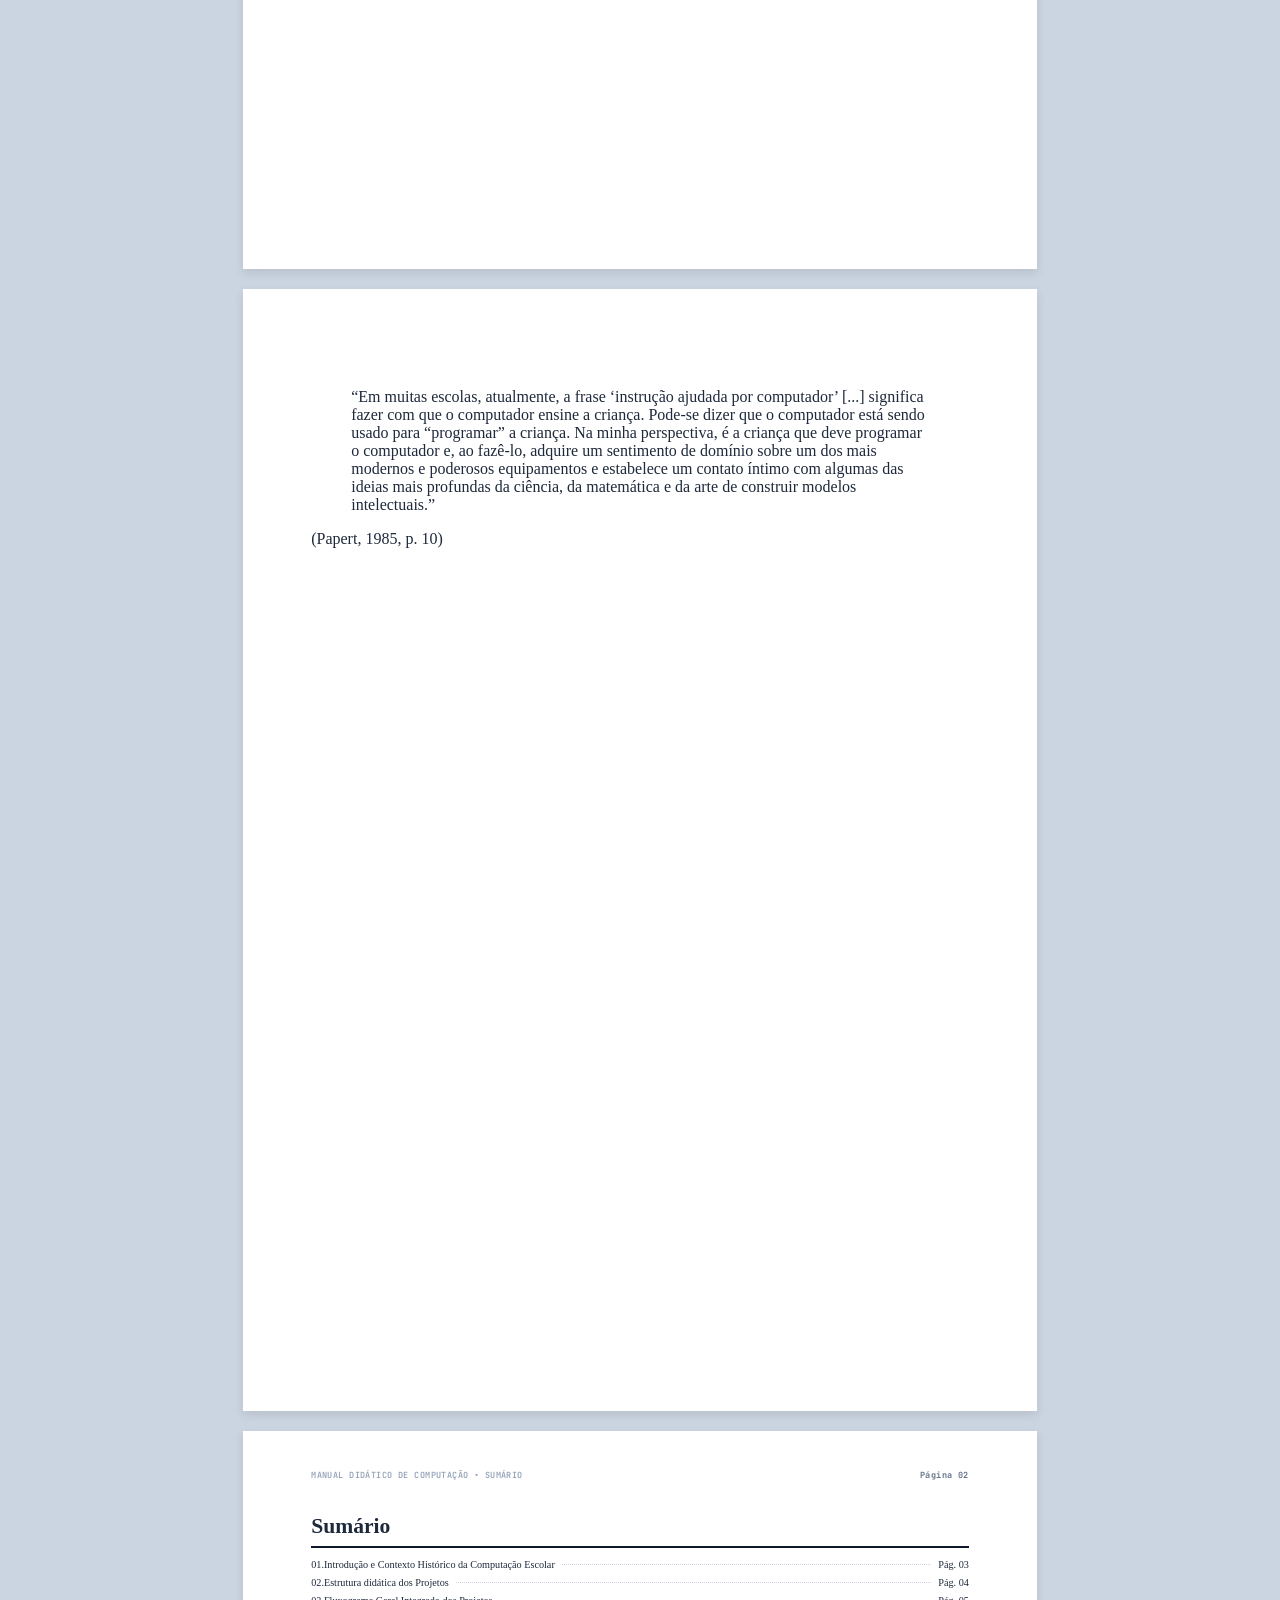
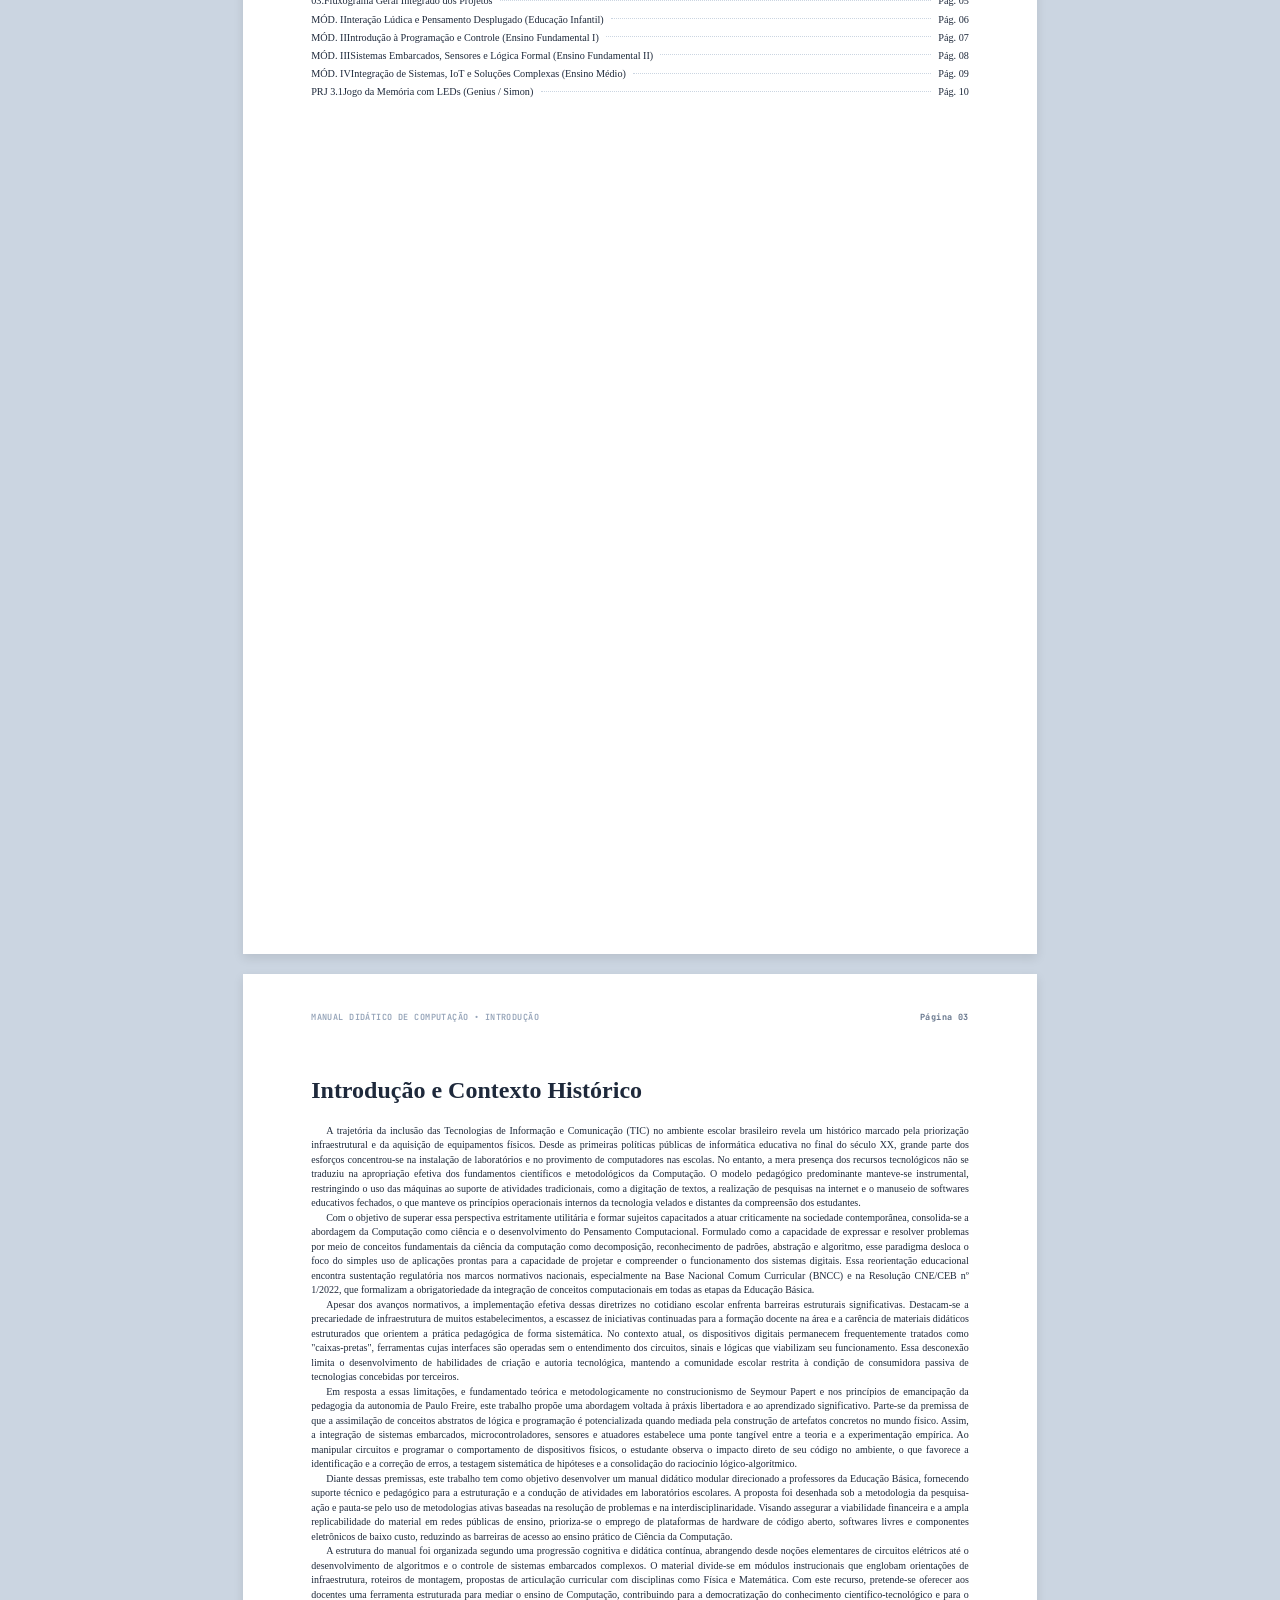
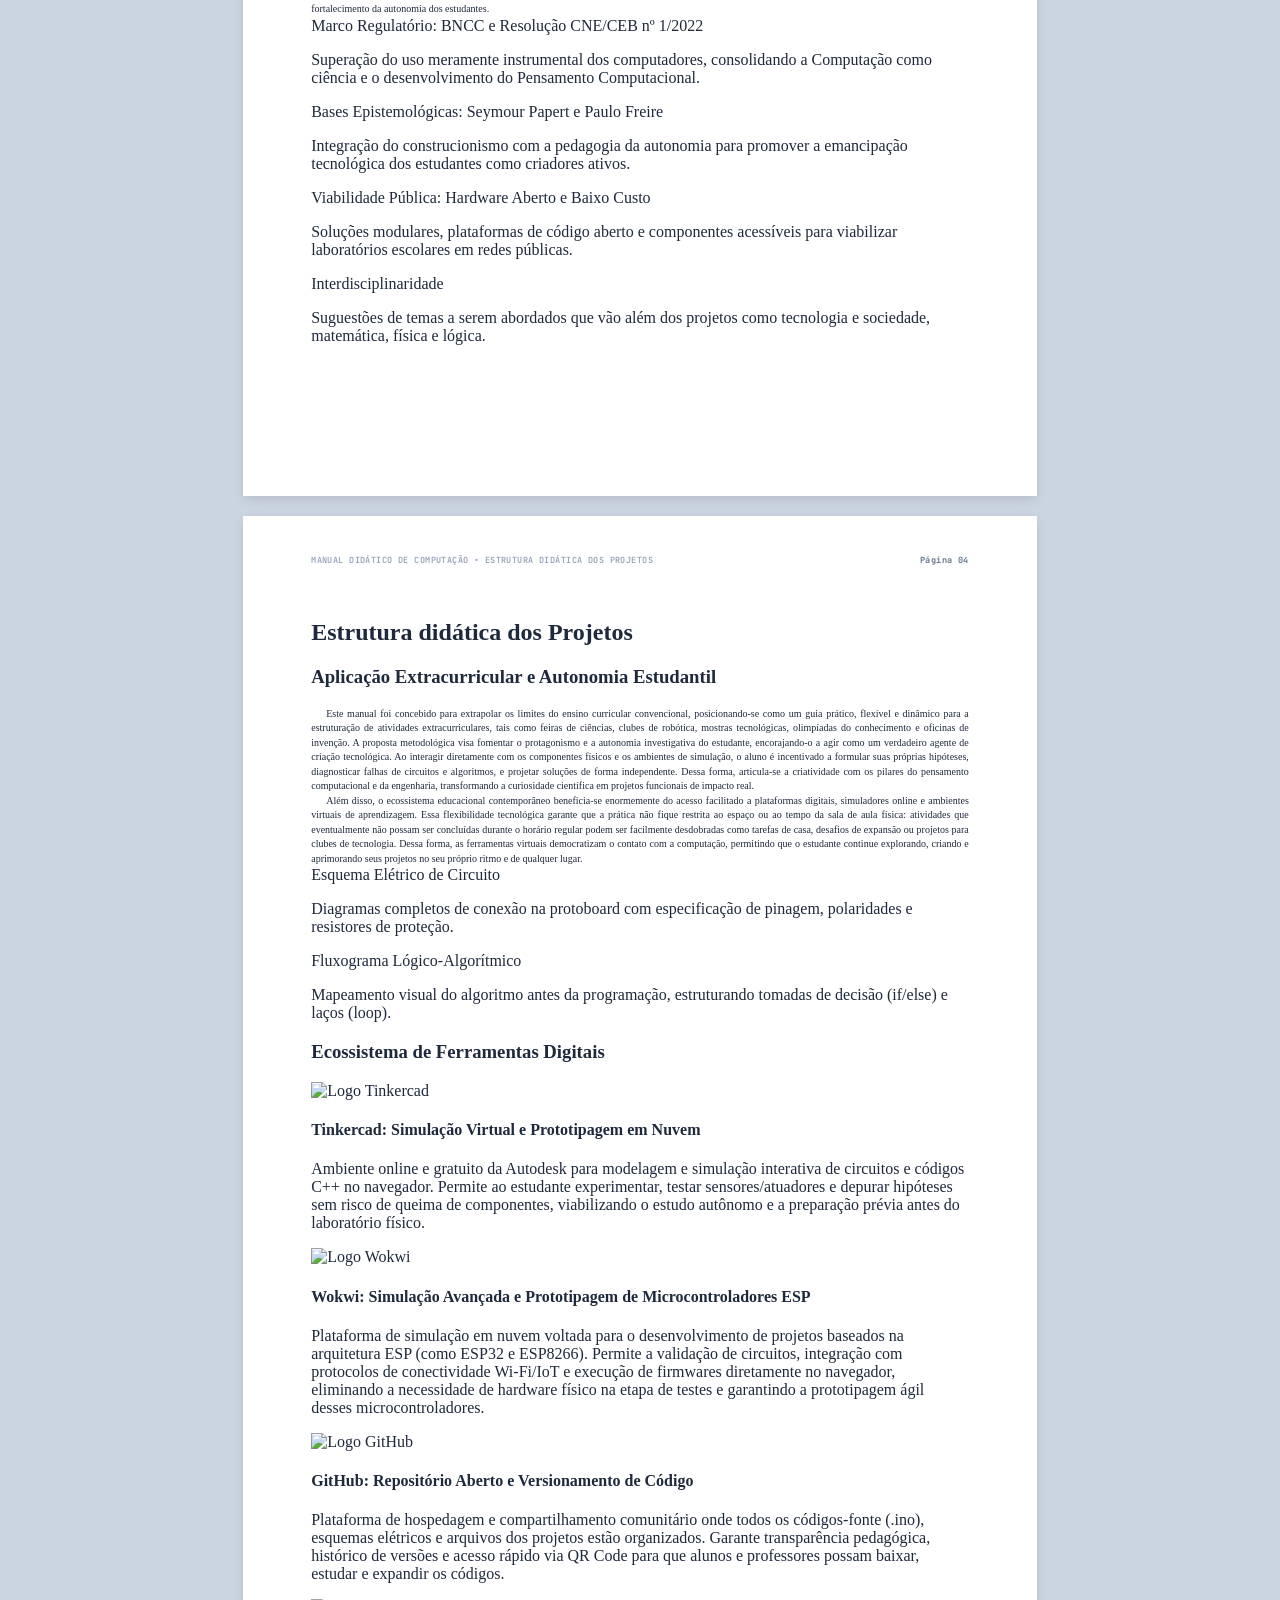
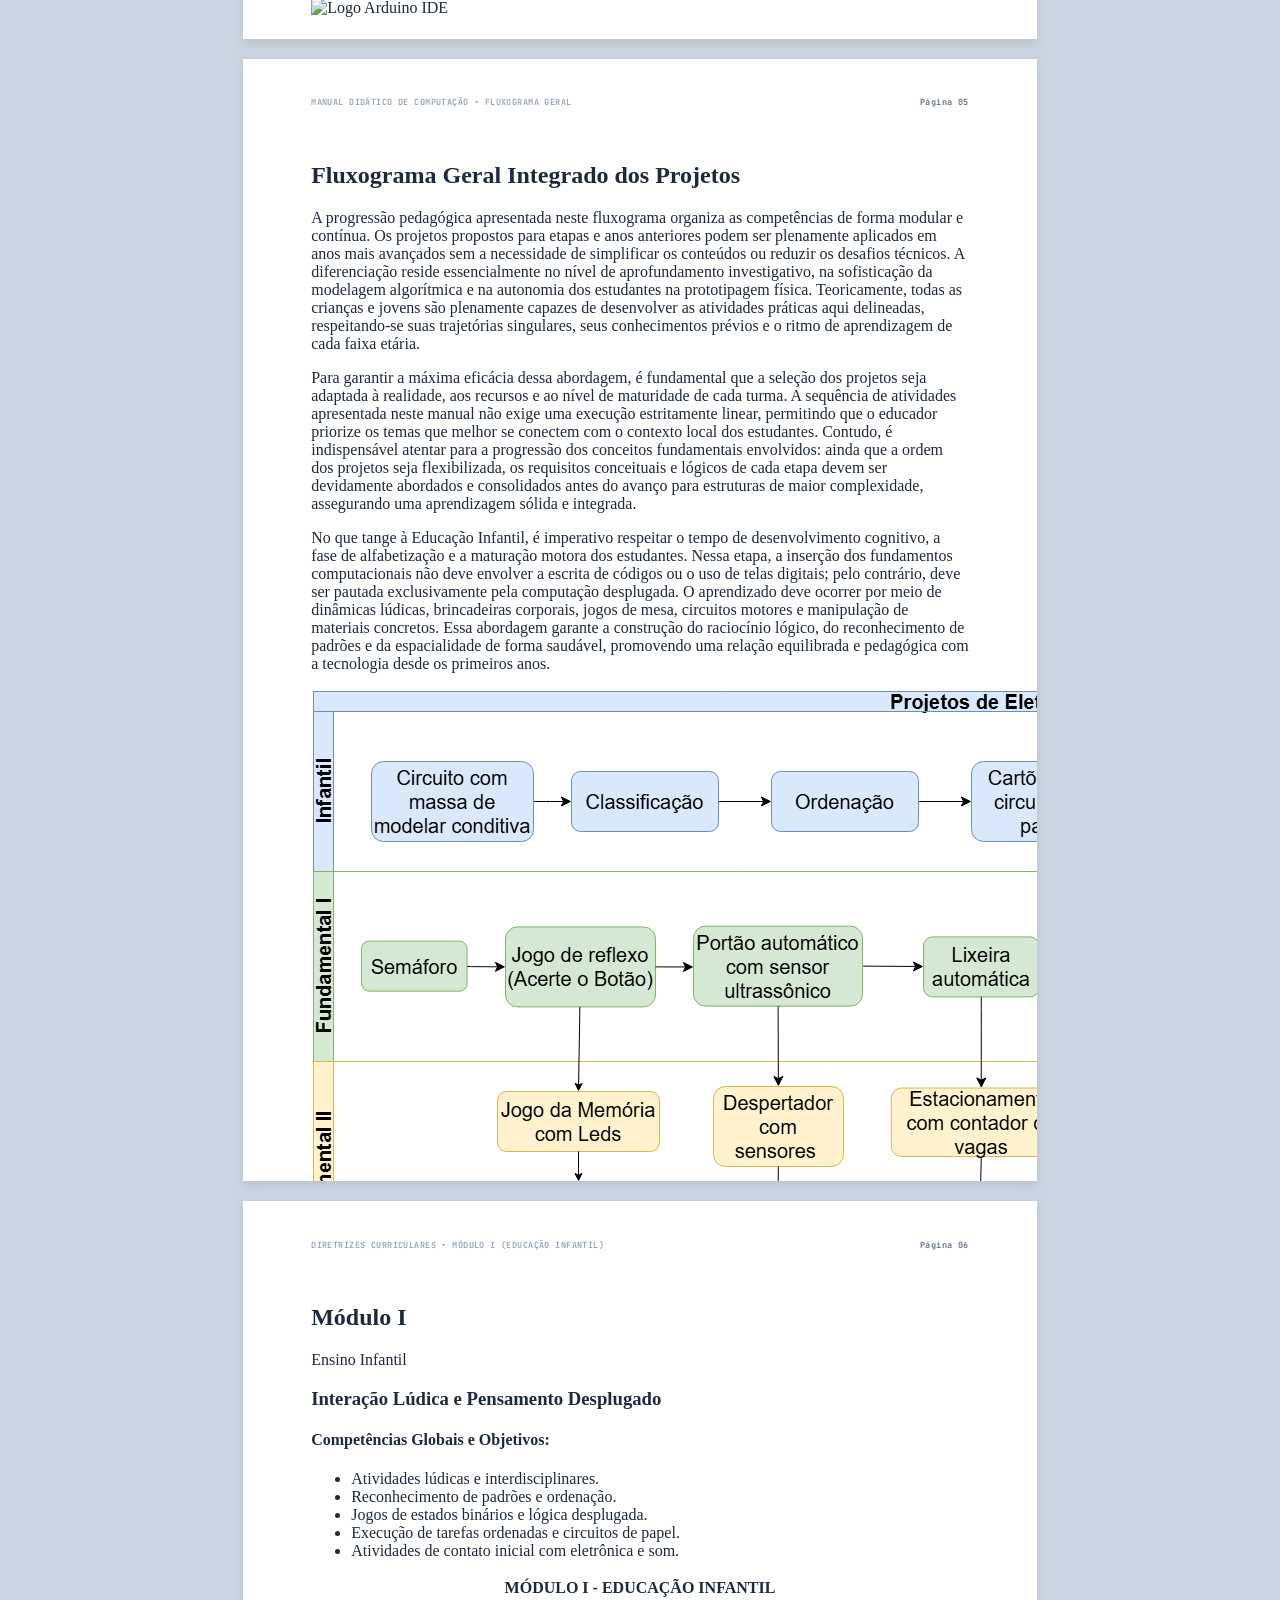
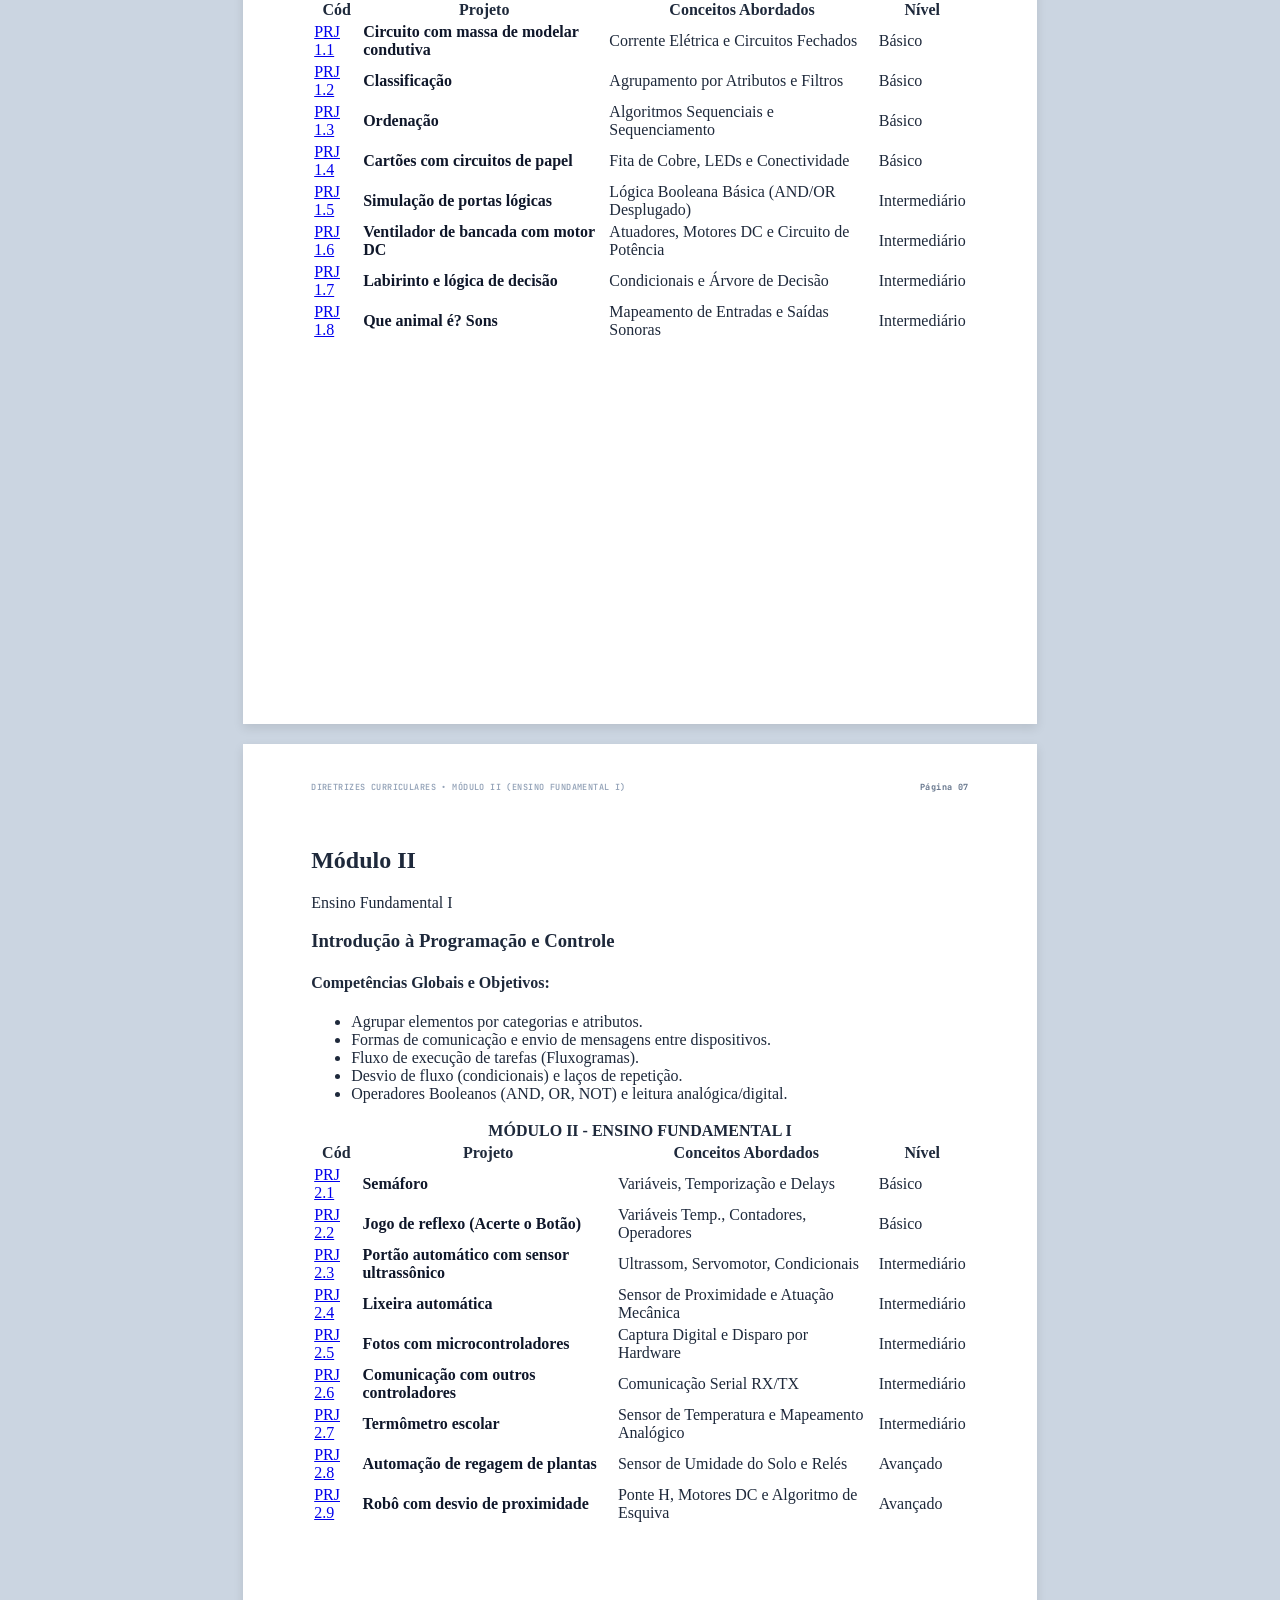
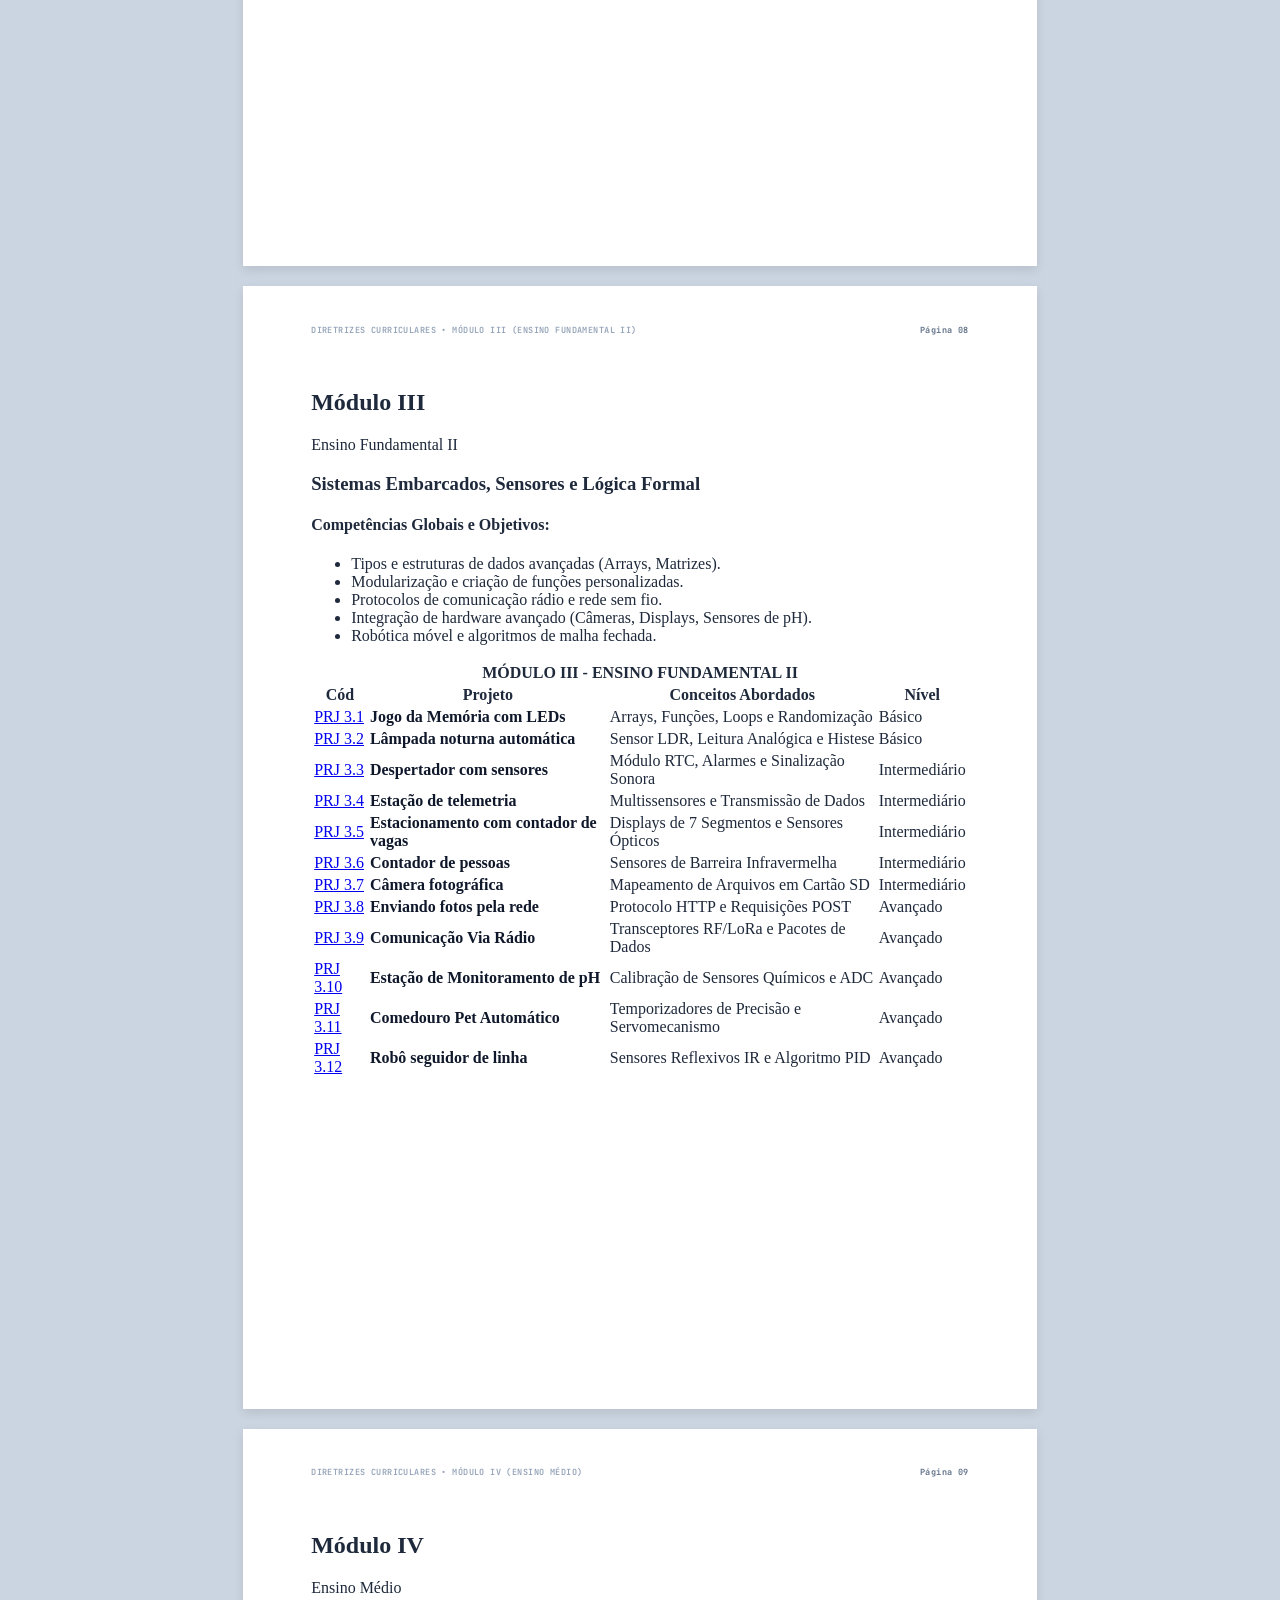
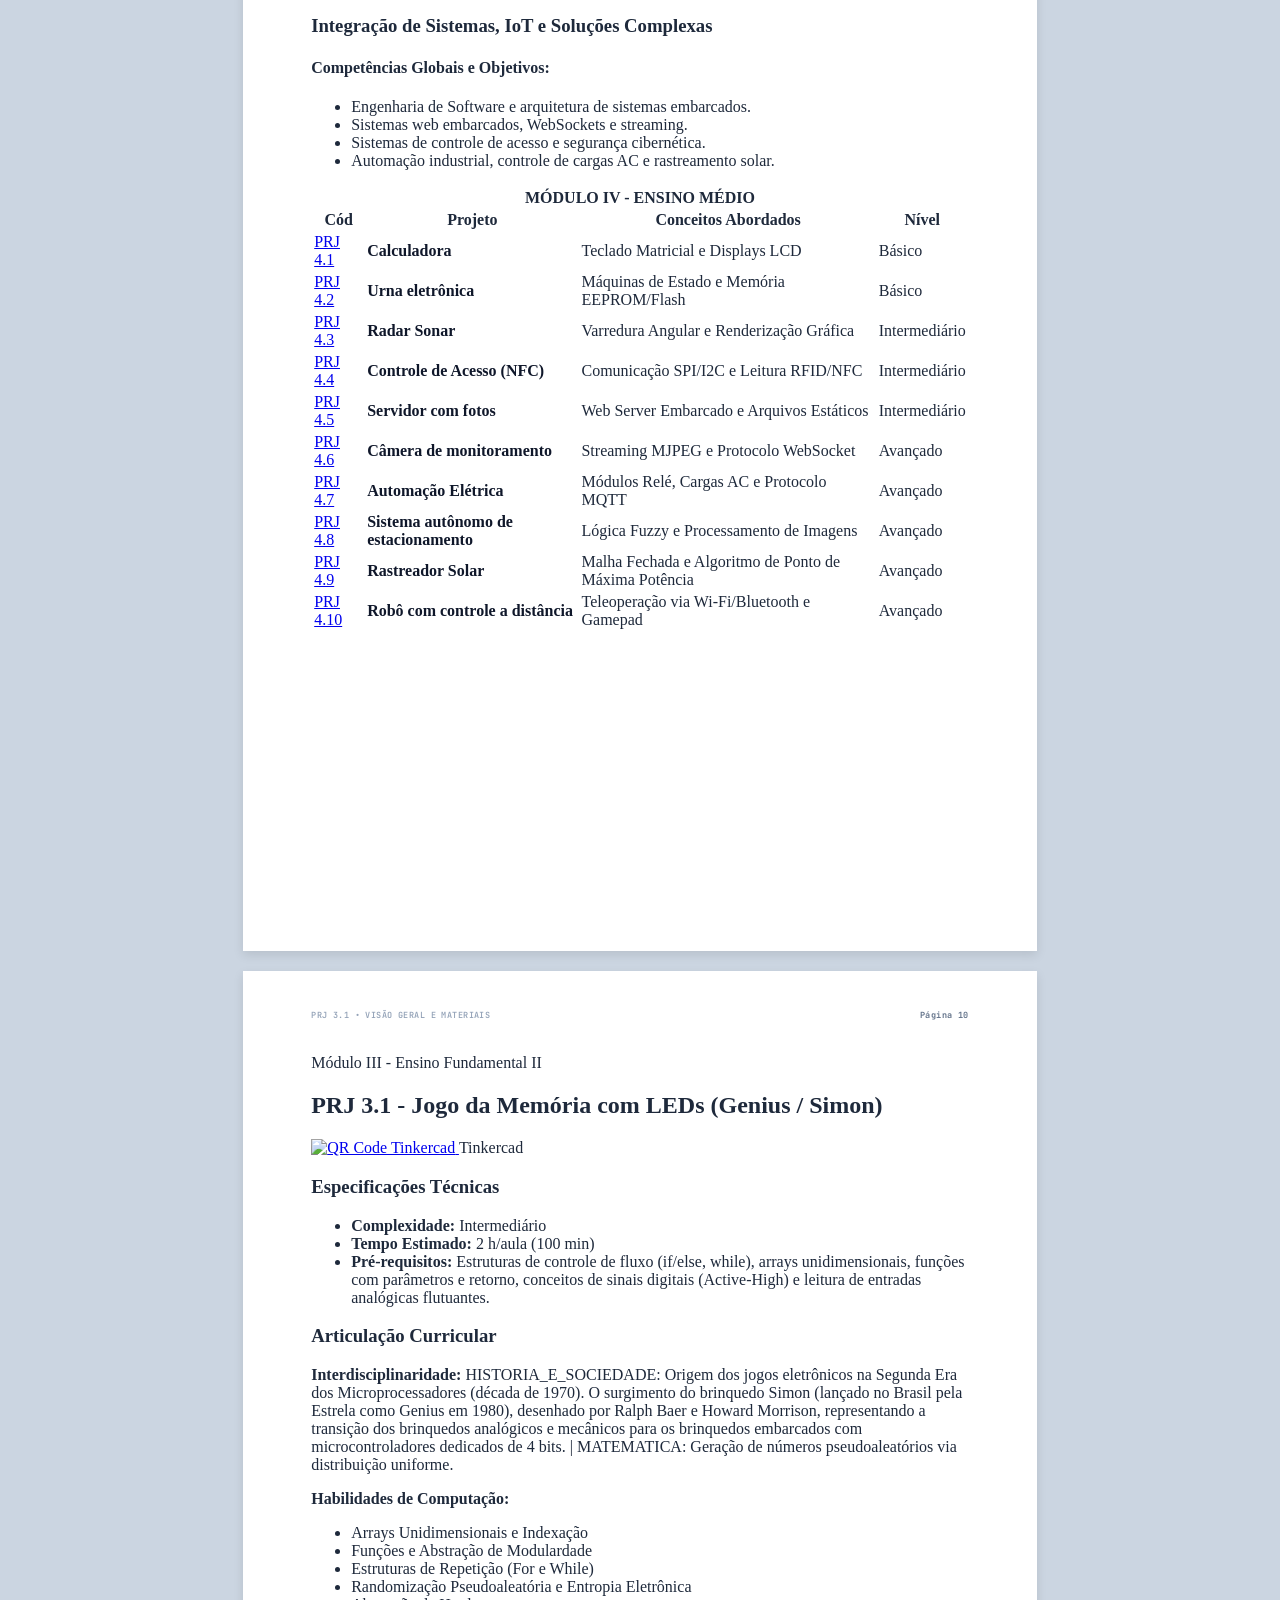
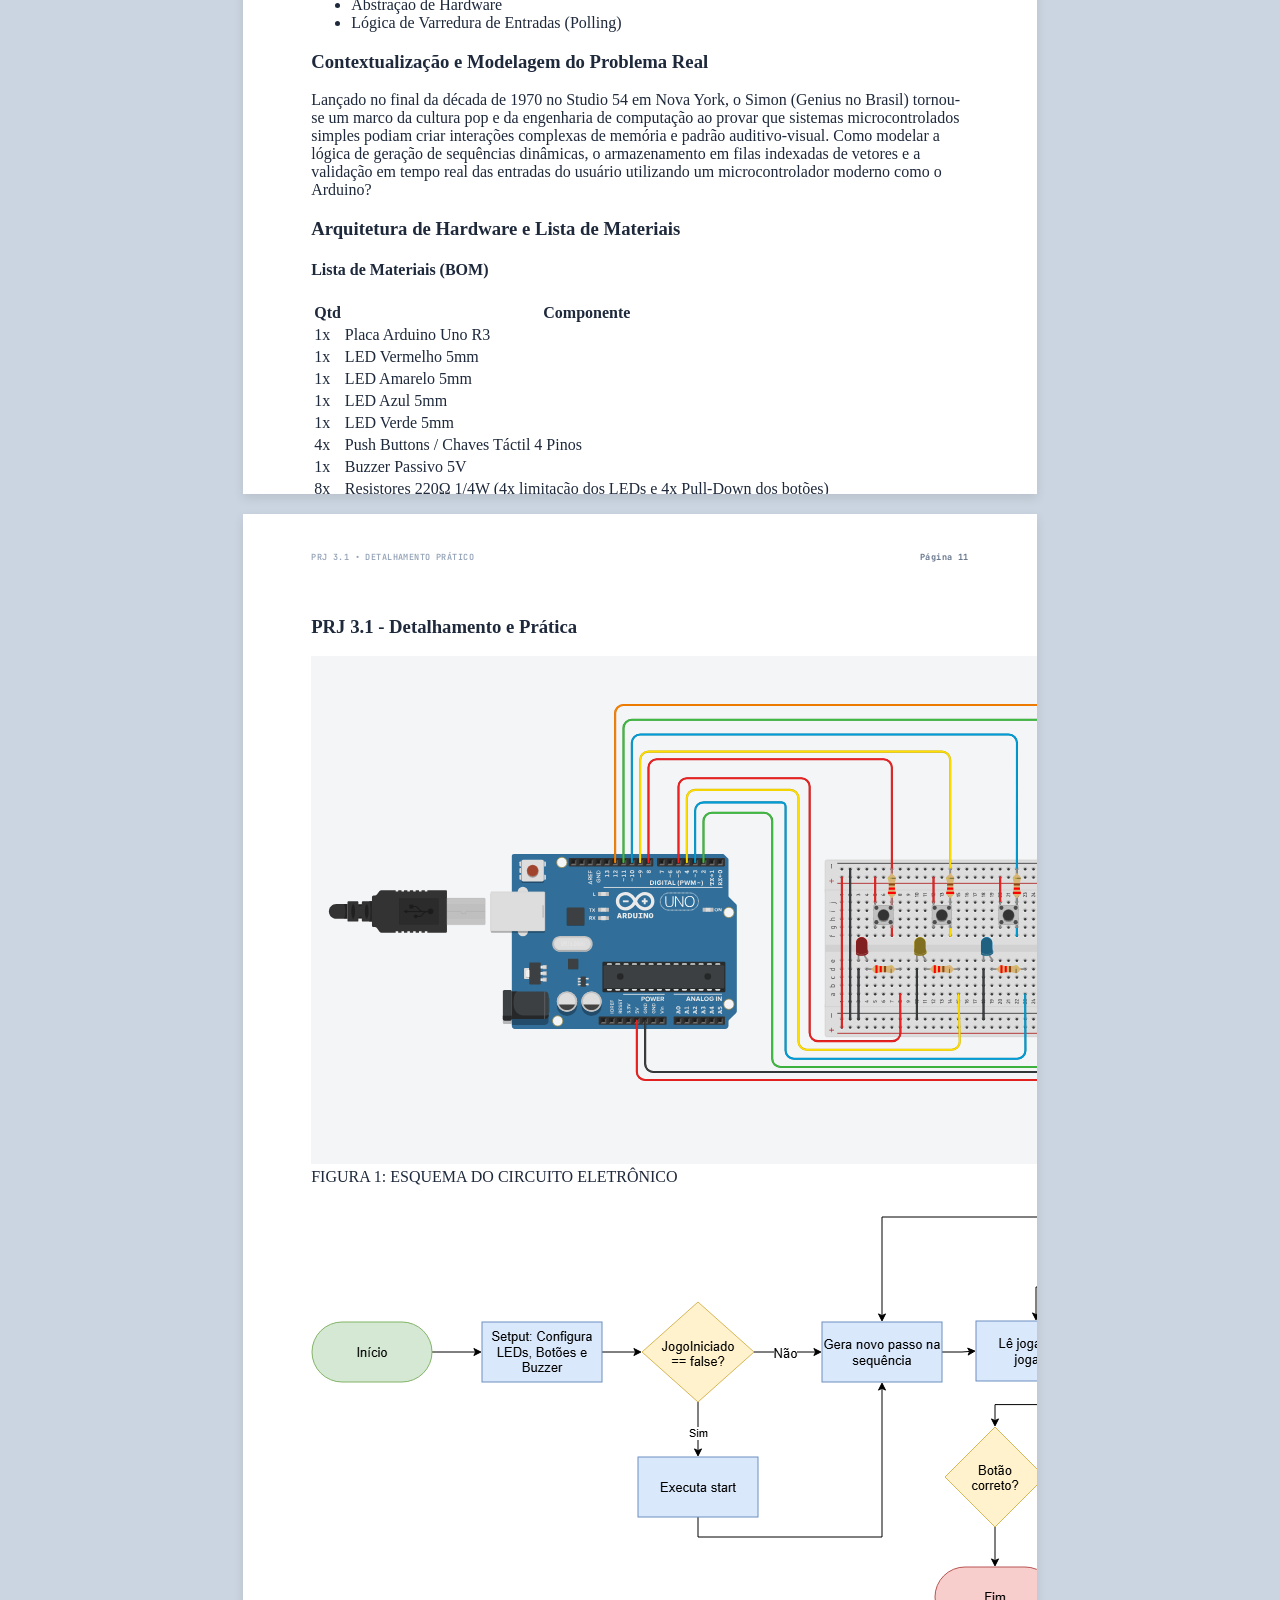
==== commit fc2c2999: "fix: corrige nomenclatura do projeto de Comedor para Comedouro Pet Automático" ====
--- a/Manual.html
+++ b/Manual.html
@@ -753,10 +753,7 @@
                         clubes de tecnologia. Dessa forma, as ferramentas virtuais democratizam o contato com a computação, permitindo que o
                         estudante continue explorando, criando e aprimorando seus projetos no seu próprio ritmo e de qualquer lugar.
       </p>
-      <p class="text-brand-800 text-justify font-normal mt-2 text-[10px] bg-slate-50 p-2 rounded border border-slate-100">
-        A revisão e otimização do código-fonte foram realizadas com o auxílio da ferramenta Gemini (Google, 2026).
-       </p>
-      </div>
+     </div>
     </section>
     <!-- Modelagem Prévia de Engenharia: Esquema e Fluxograma -->
     <div class="grid grid-cols-1 md:grid-cols-2 gap-3 mb-3.5 avoid-break">
@@ -834,7 +831,6 @@
        </p>
       </div>
      </div>
-
     </section>
     <!-- Diagrama Geral do Fluxo de Código em C++ -->
     <div class="bg-white p-2.5 rounded-lg border border-brand-200 shadow-2xs avoid-break">
@@ -1691,7 +1687,7 @@
           </td>
           <td class="p-2.5 font-medium text-brand-900 border border-brand-100">
            <a class="module-project-link" href="#prj-prj-311">
-            Comedor Pet Automático
+            Comedouro Pet Automático
            </a>
           </td>
           <td class="p-2.5 text-brand-800 border border-brand-100 text-[11px]">
@@ -2590,12 +2586,6 @@
       </i>
       , Nova York, v. 49, n. 3, p. 33-35, mar. 2006. DOI: 10.1145/1118168.1118215.
      </p>
-     <p class="pl-8 -indent-8 m-0 leading-relaxed">
-      GOOGLE. Gemini. Versão de 2026. Mountain View: Google, 2026. Assistente de inteligência artificial utilizado para revisão de código.
-     </p>
-     <p class="pl-8 -indent-8 m-0 leading-relaxed">
-      OPENAI. ChatGPT. Versão de 2026. San Francisco: OpenAI, 2026. Imagem gerada por inteligência artificial para a capa do manual.
-     </p>
     </div>
    </div>
   </main>
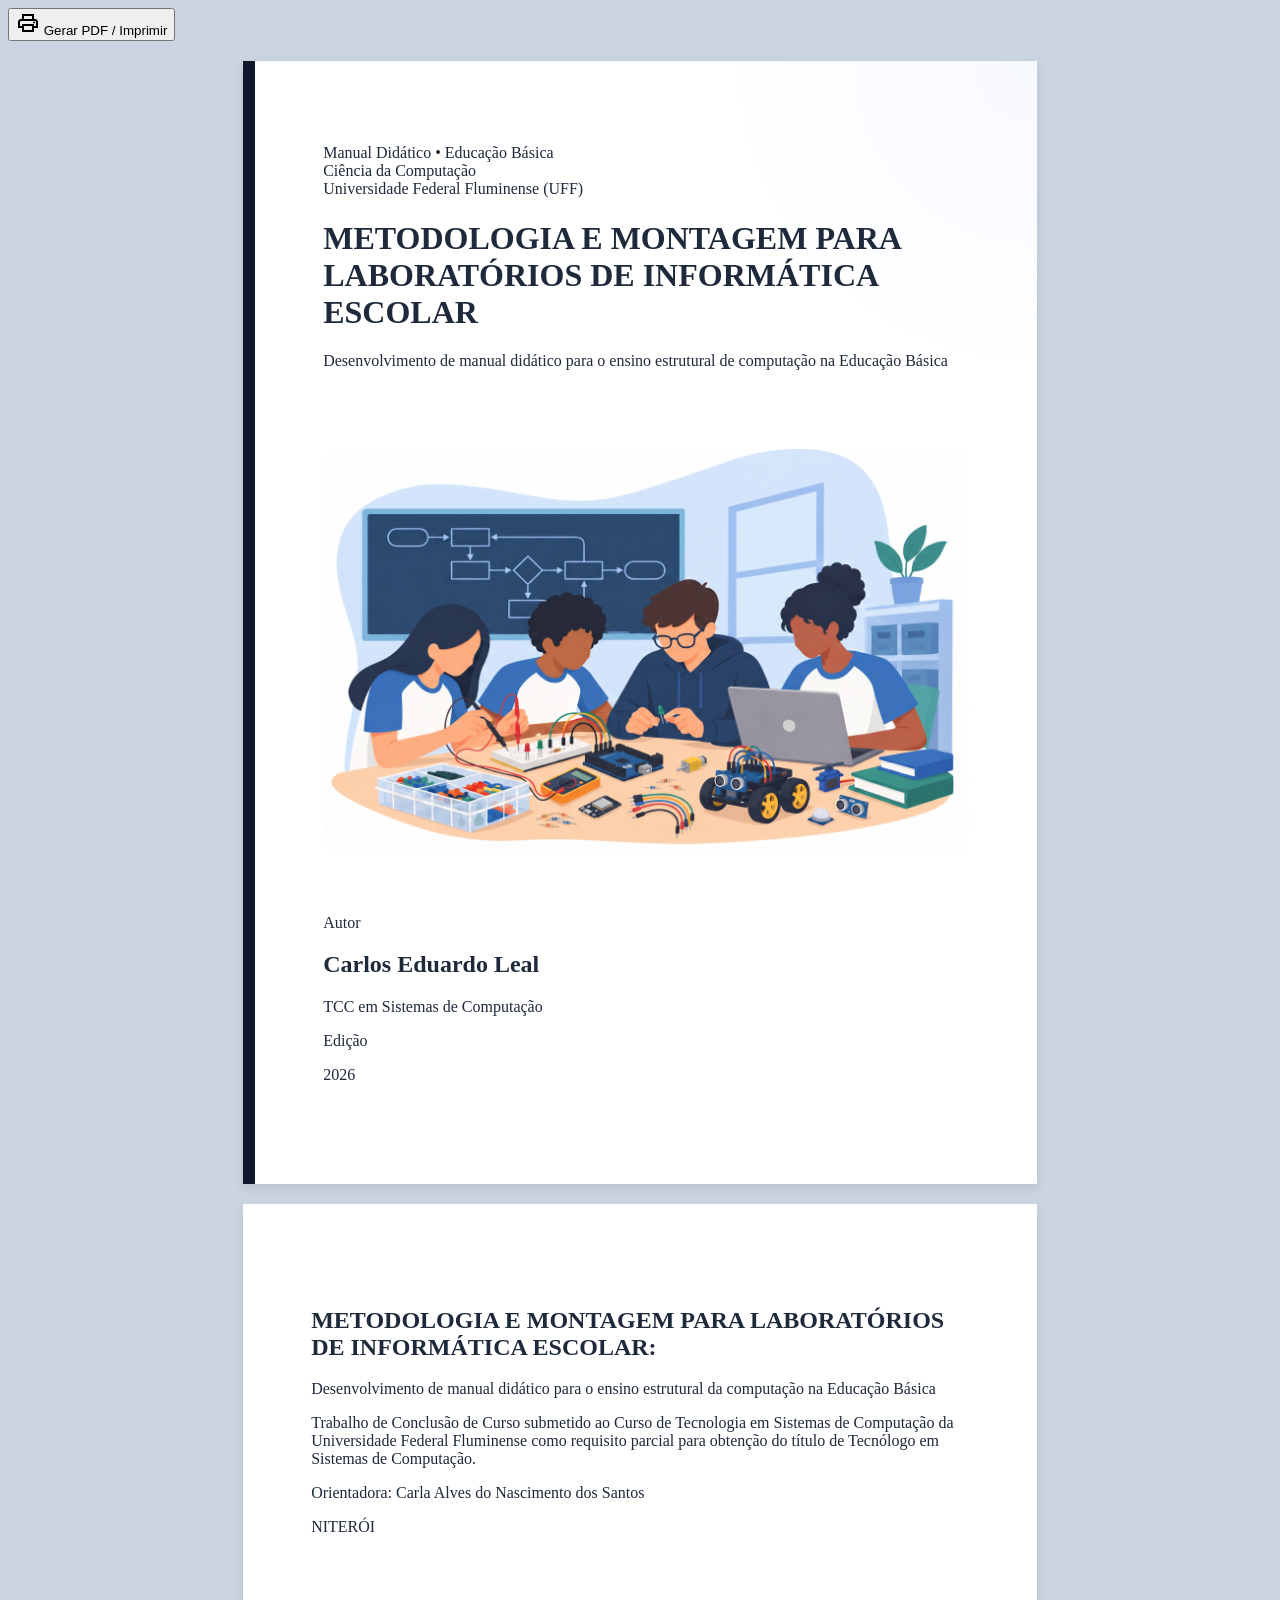
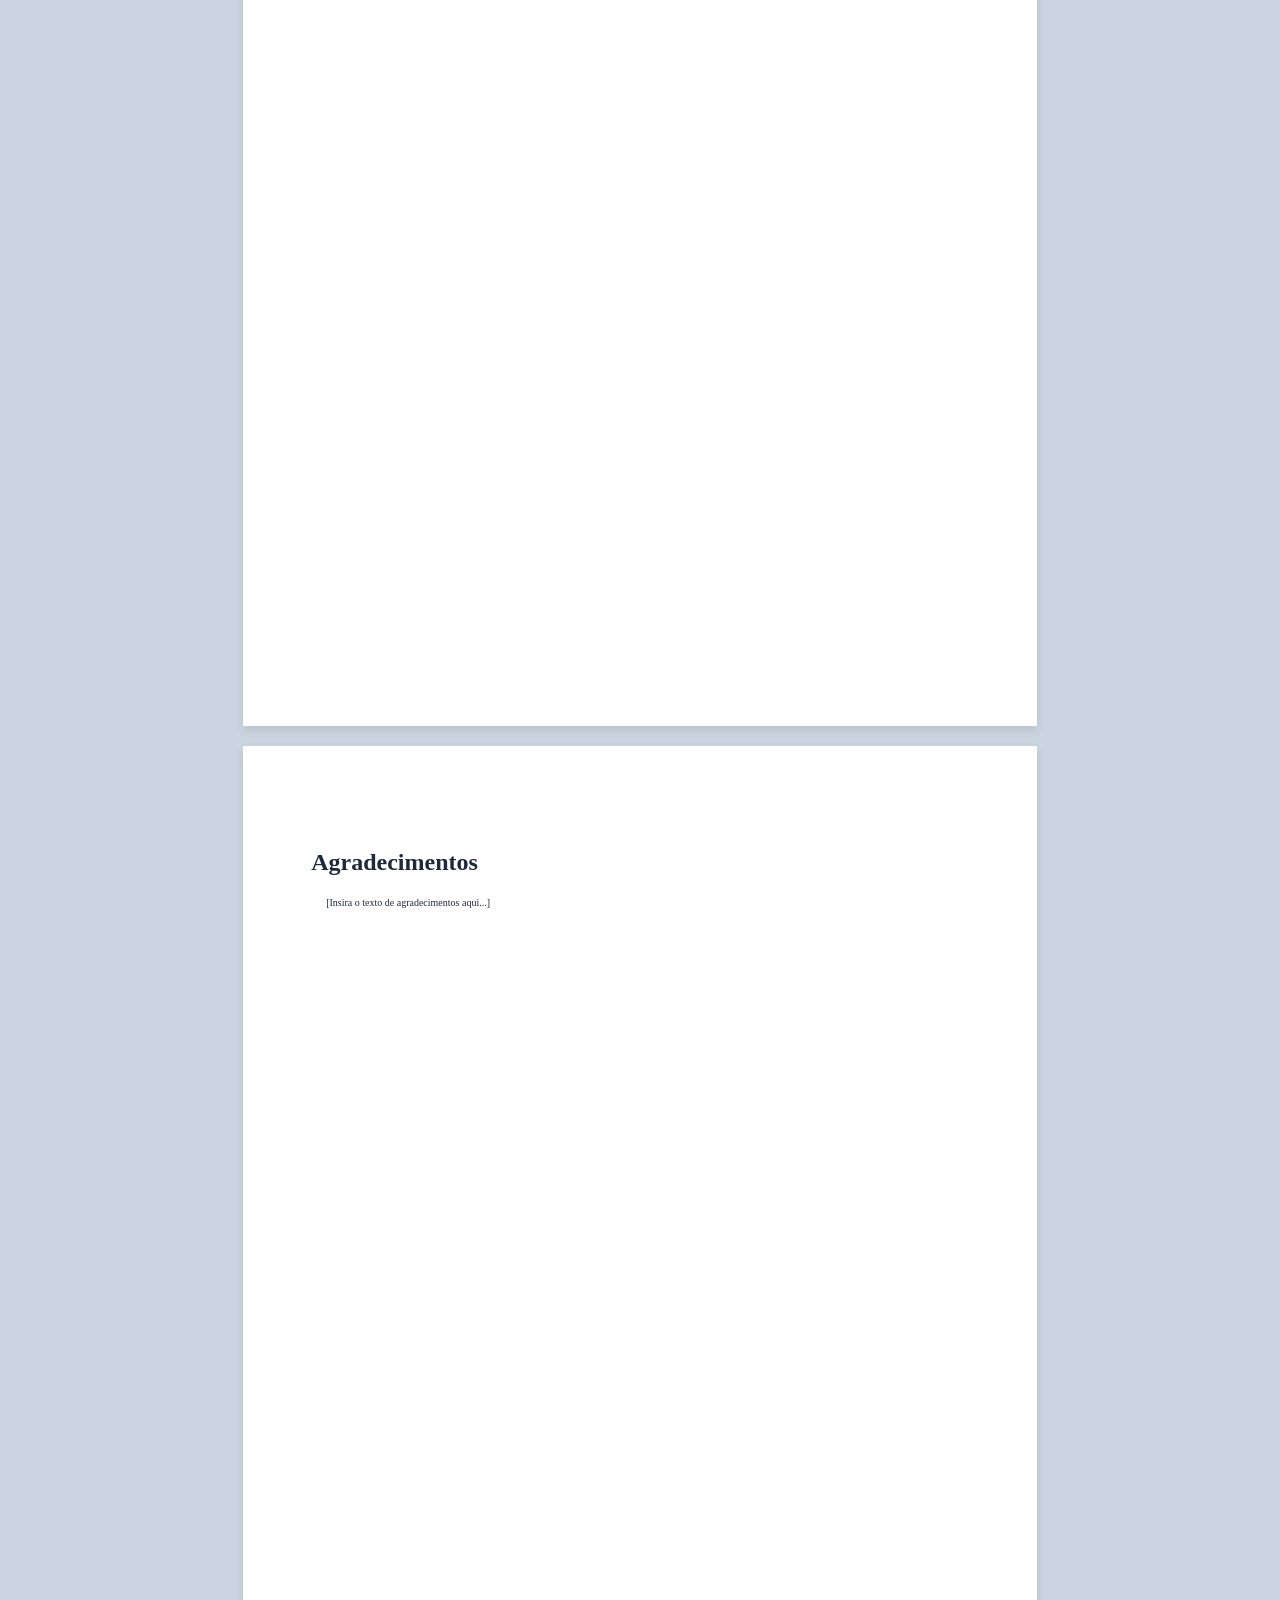
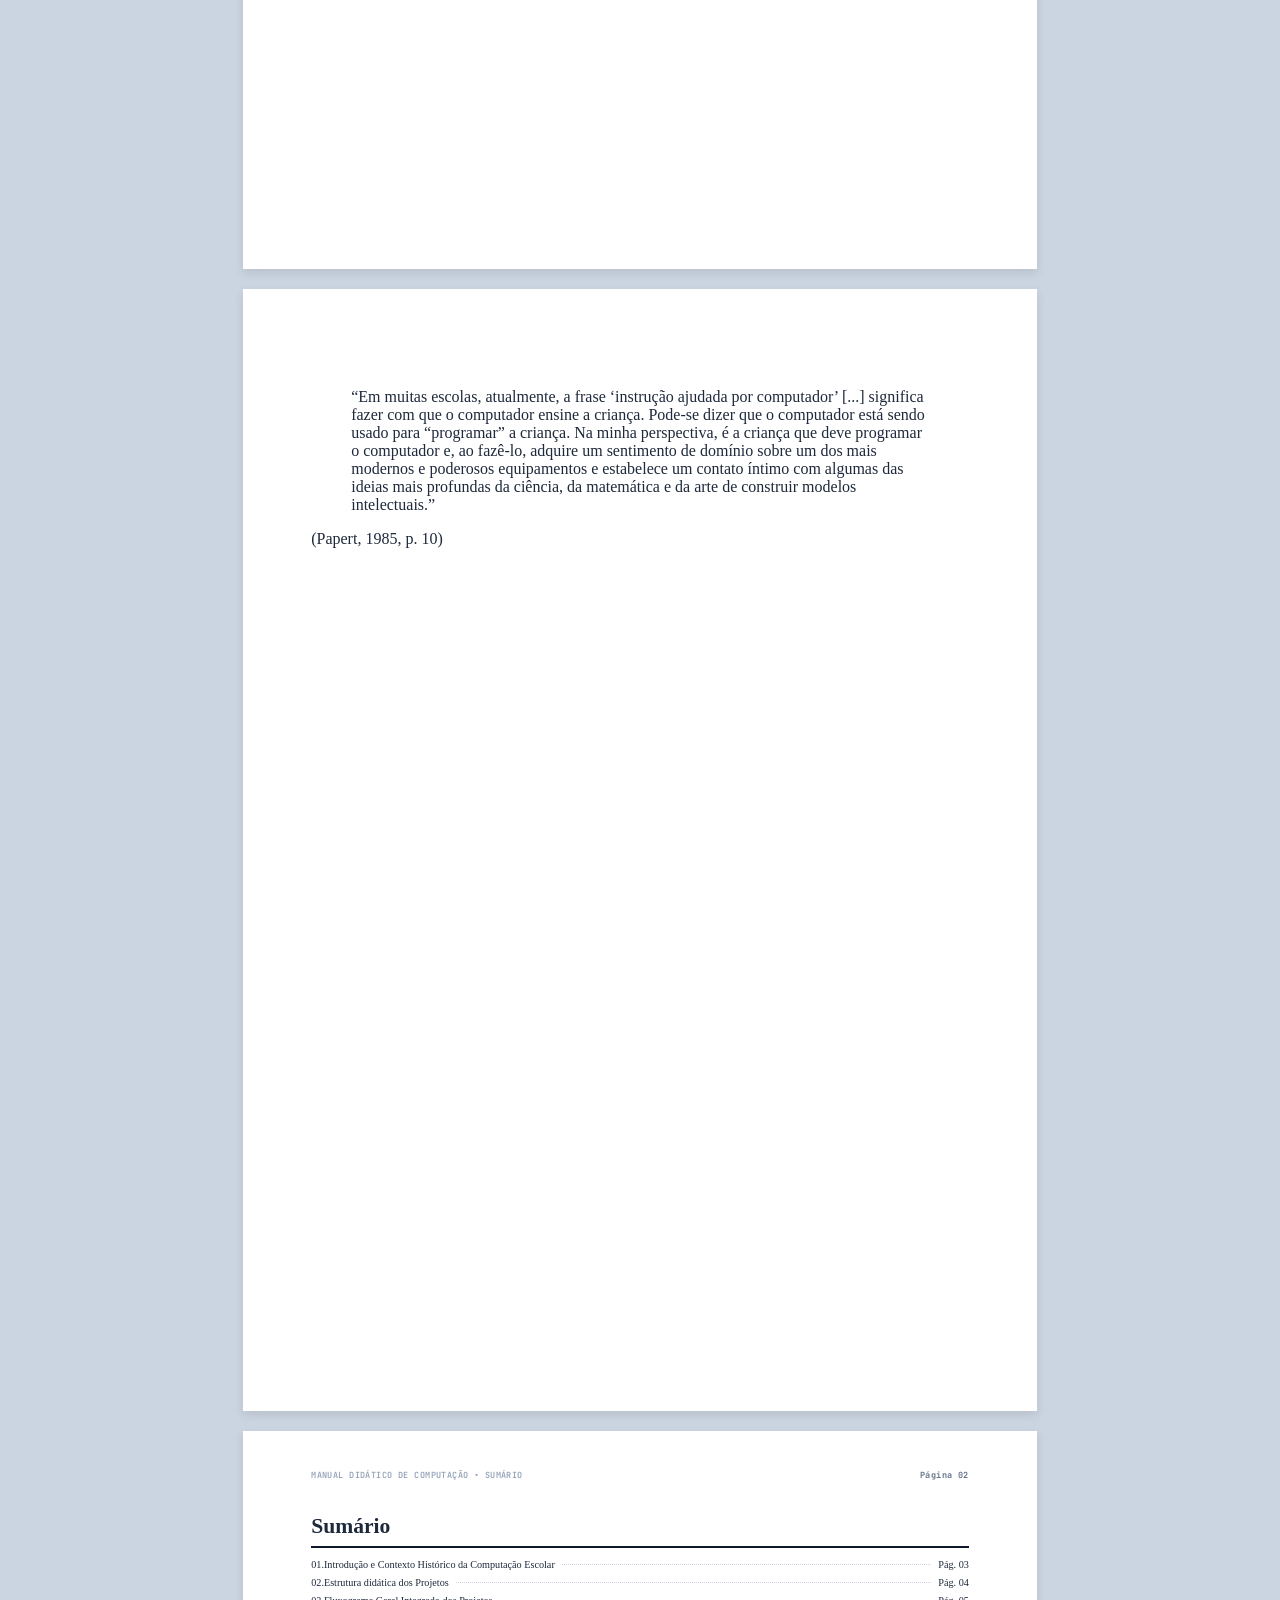
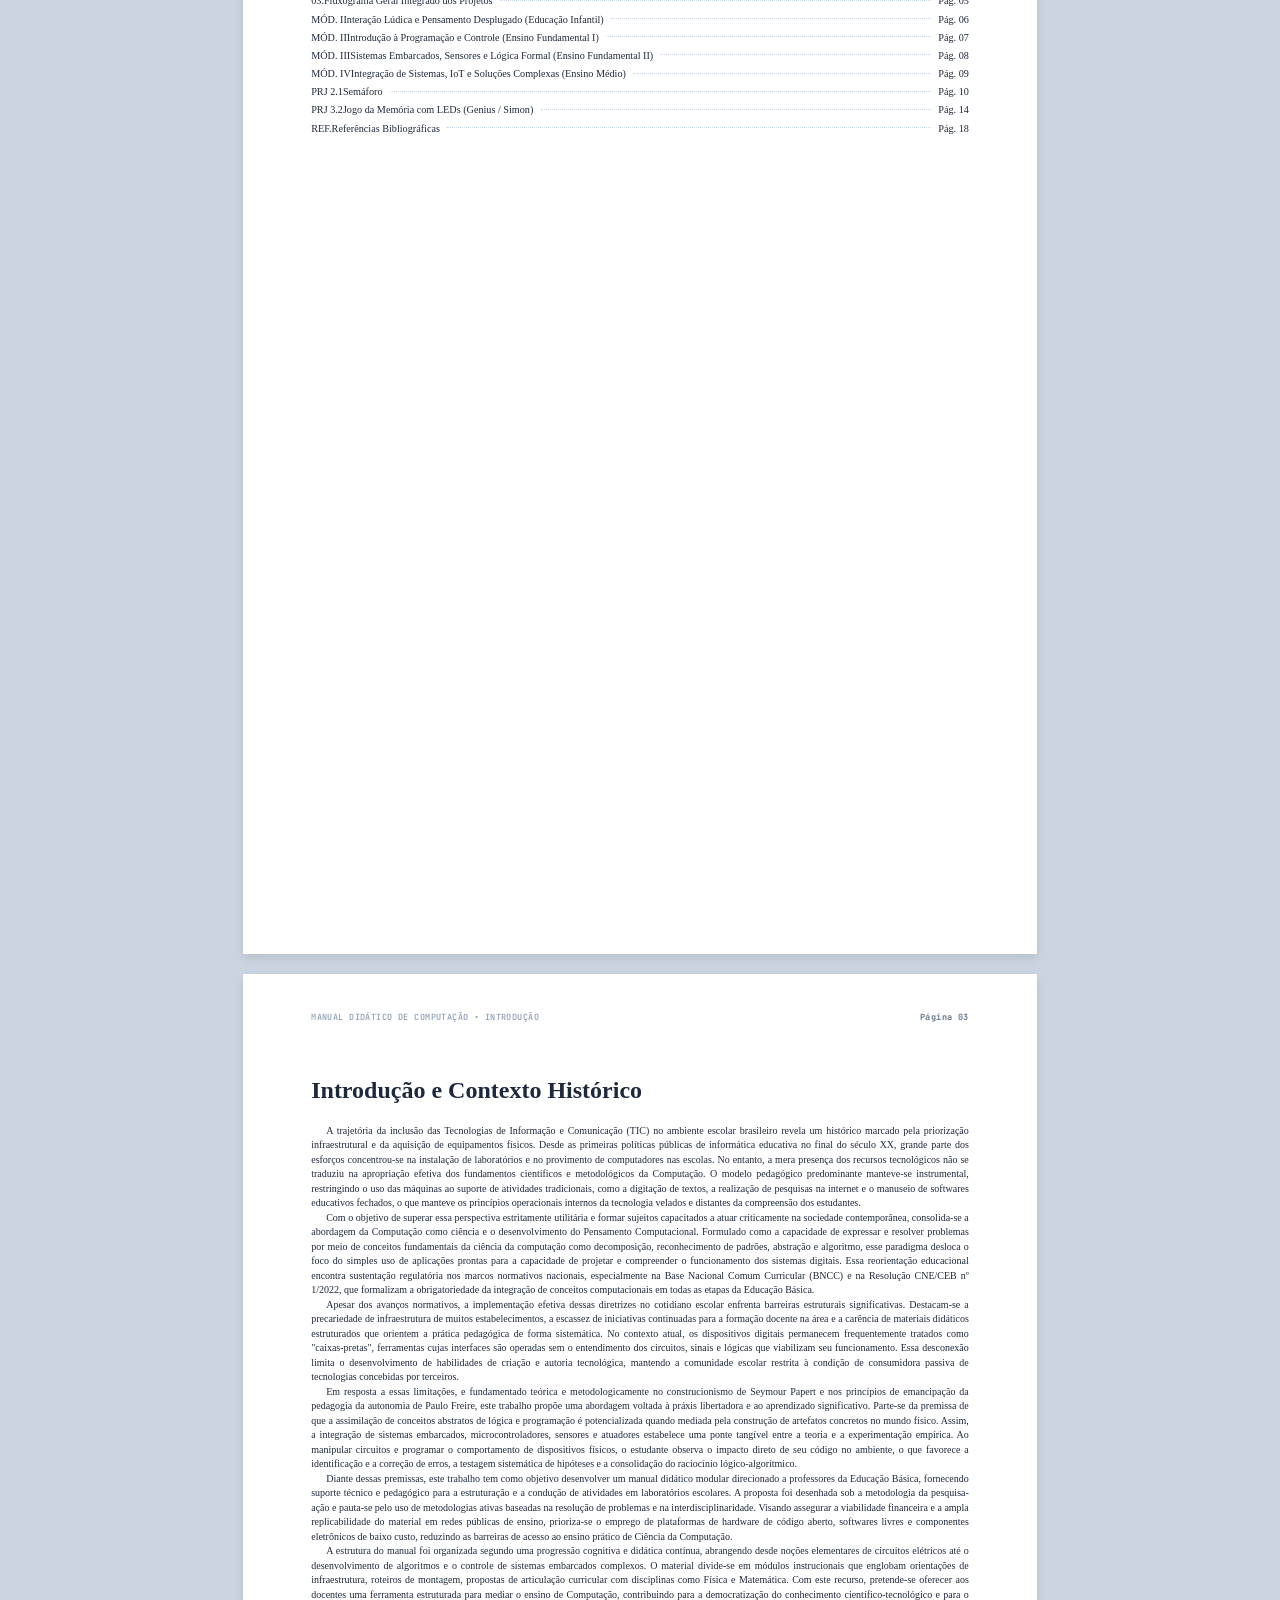
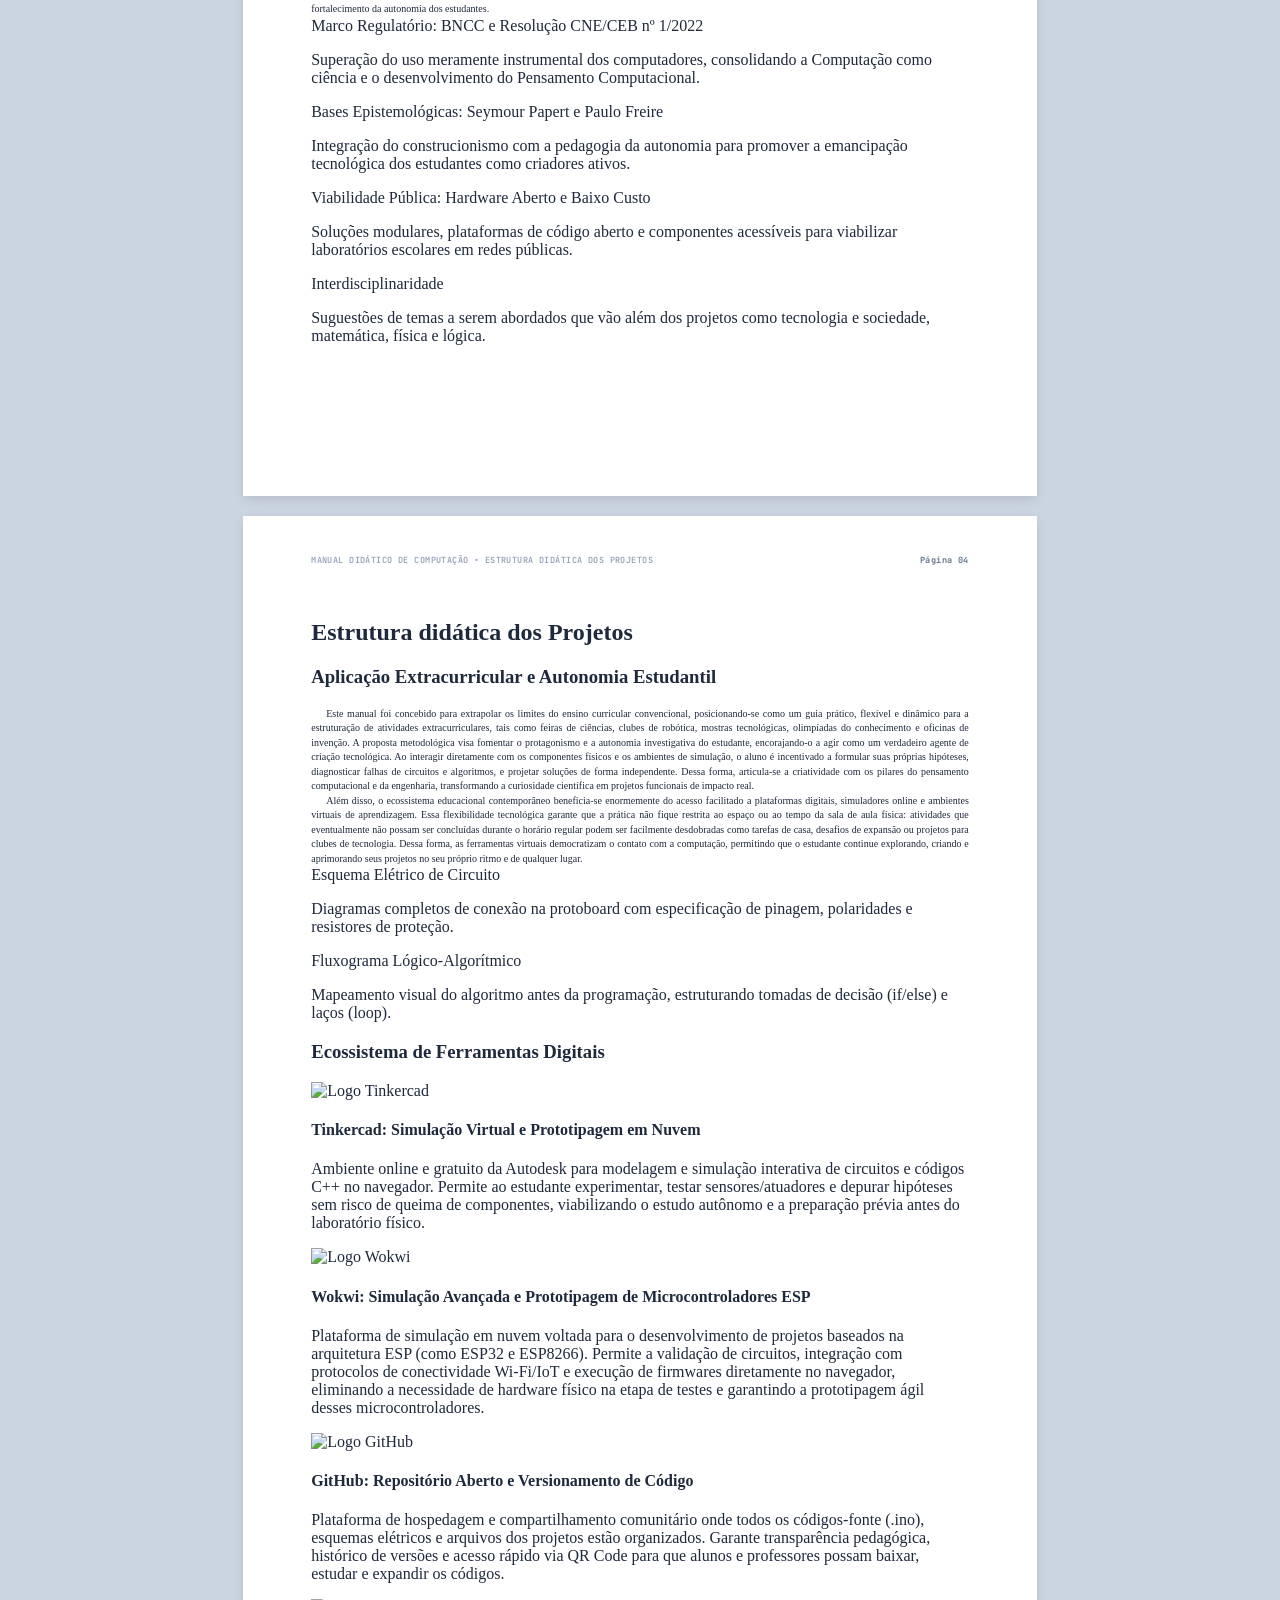
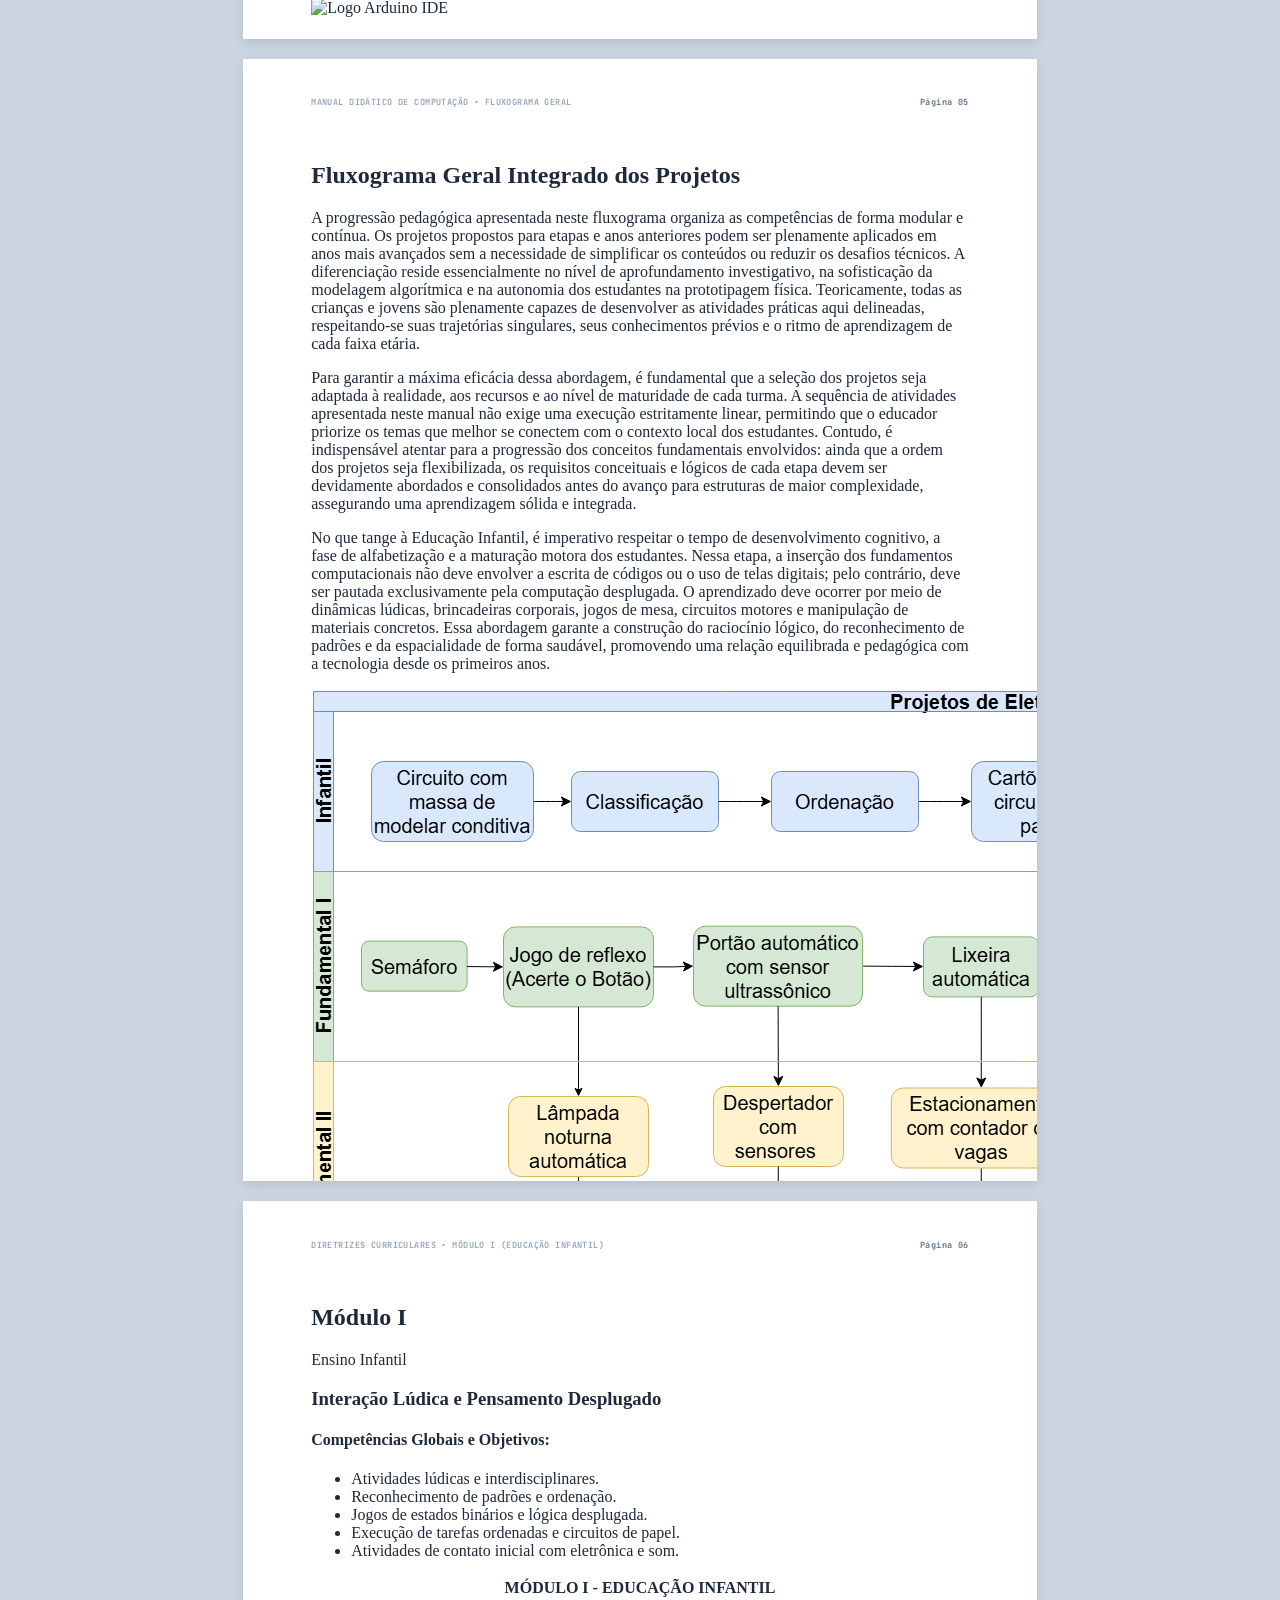
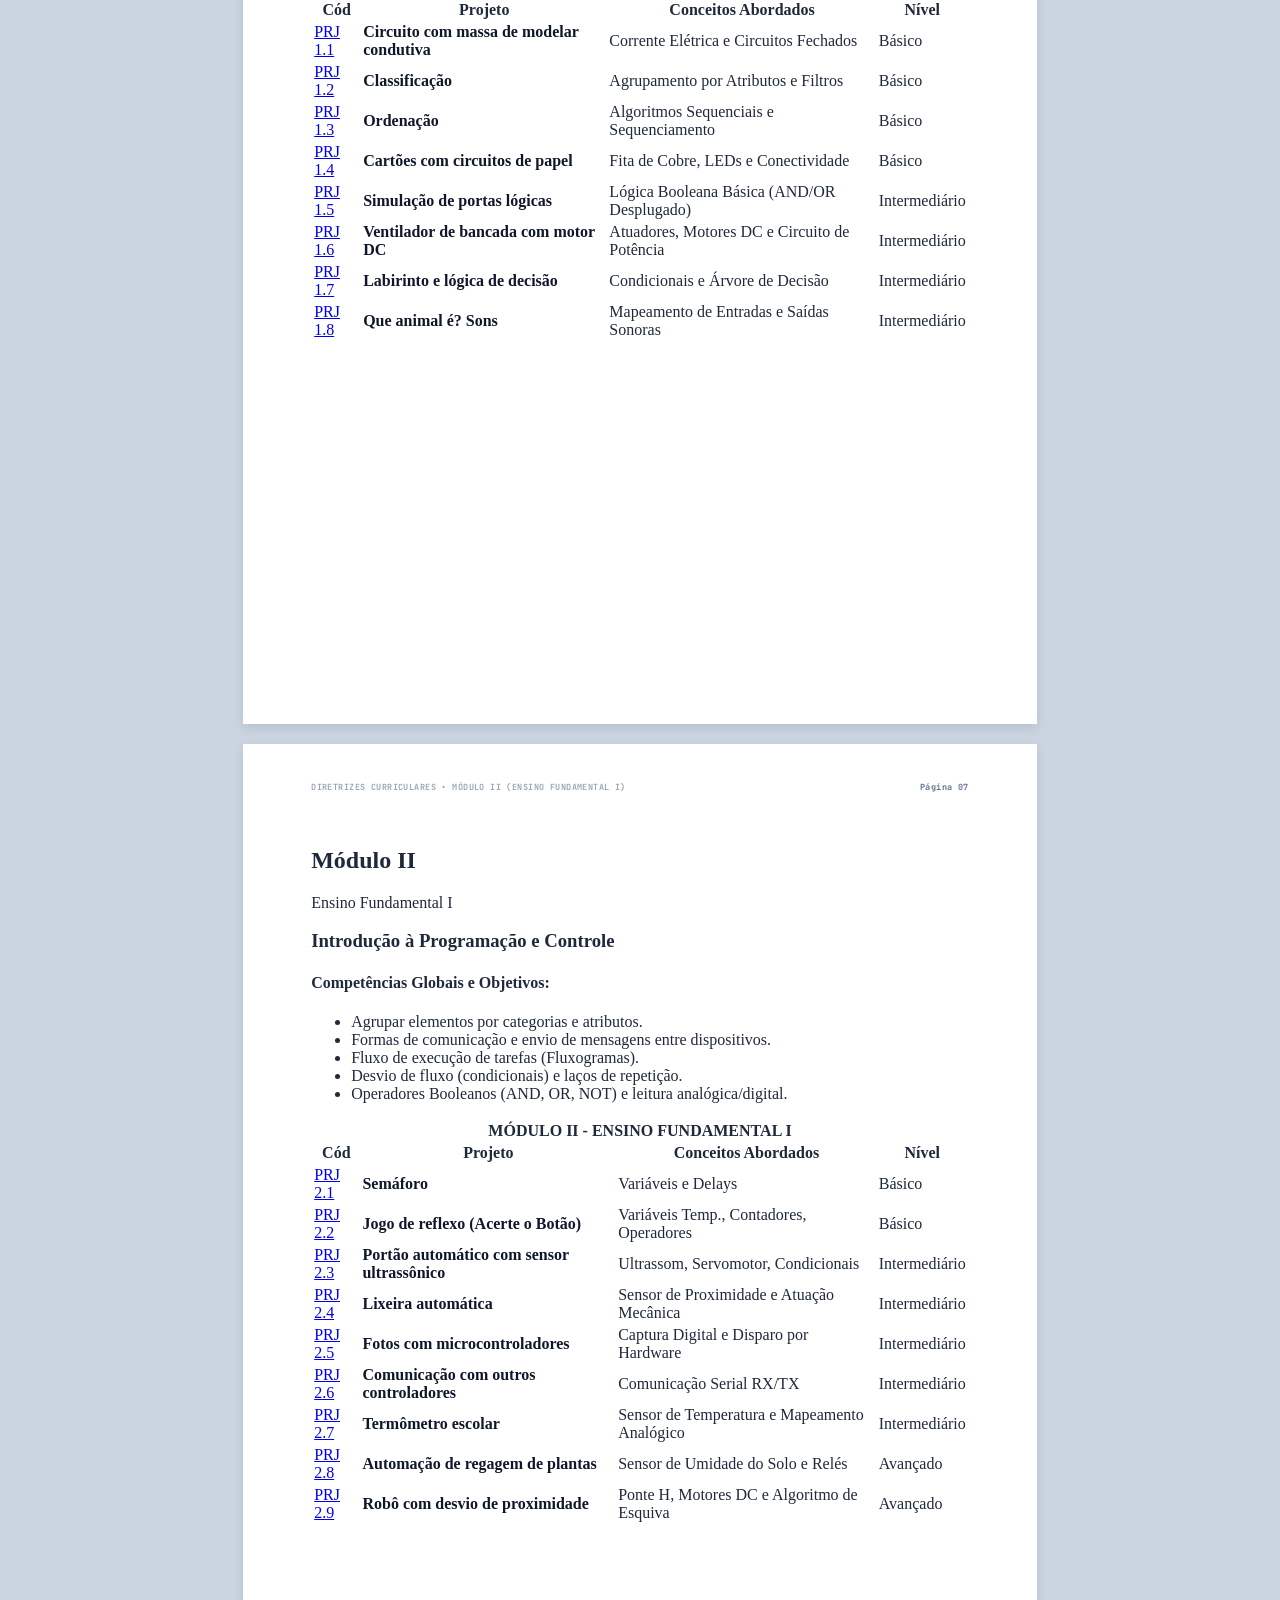
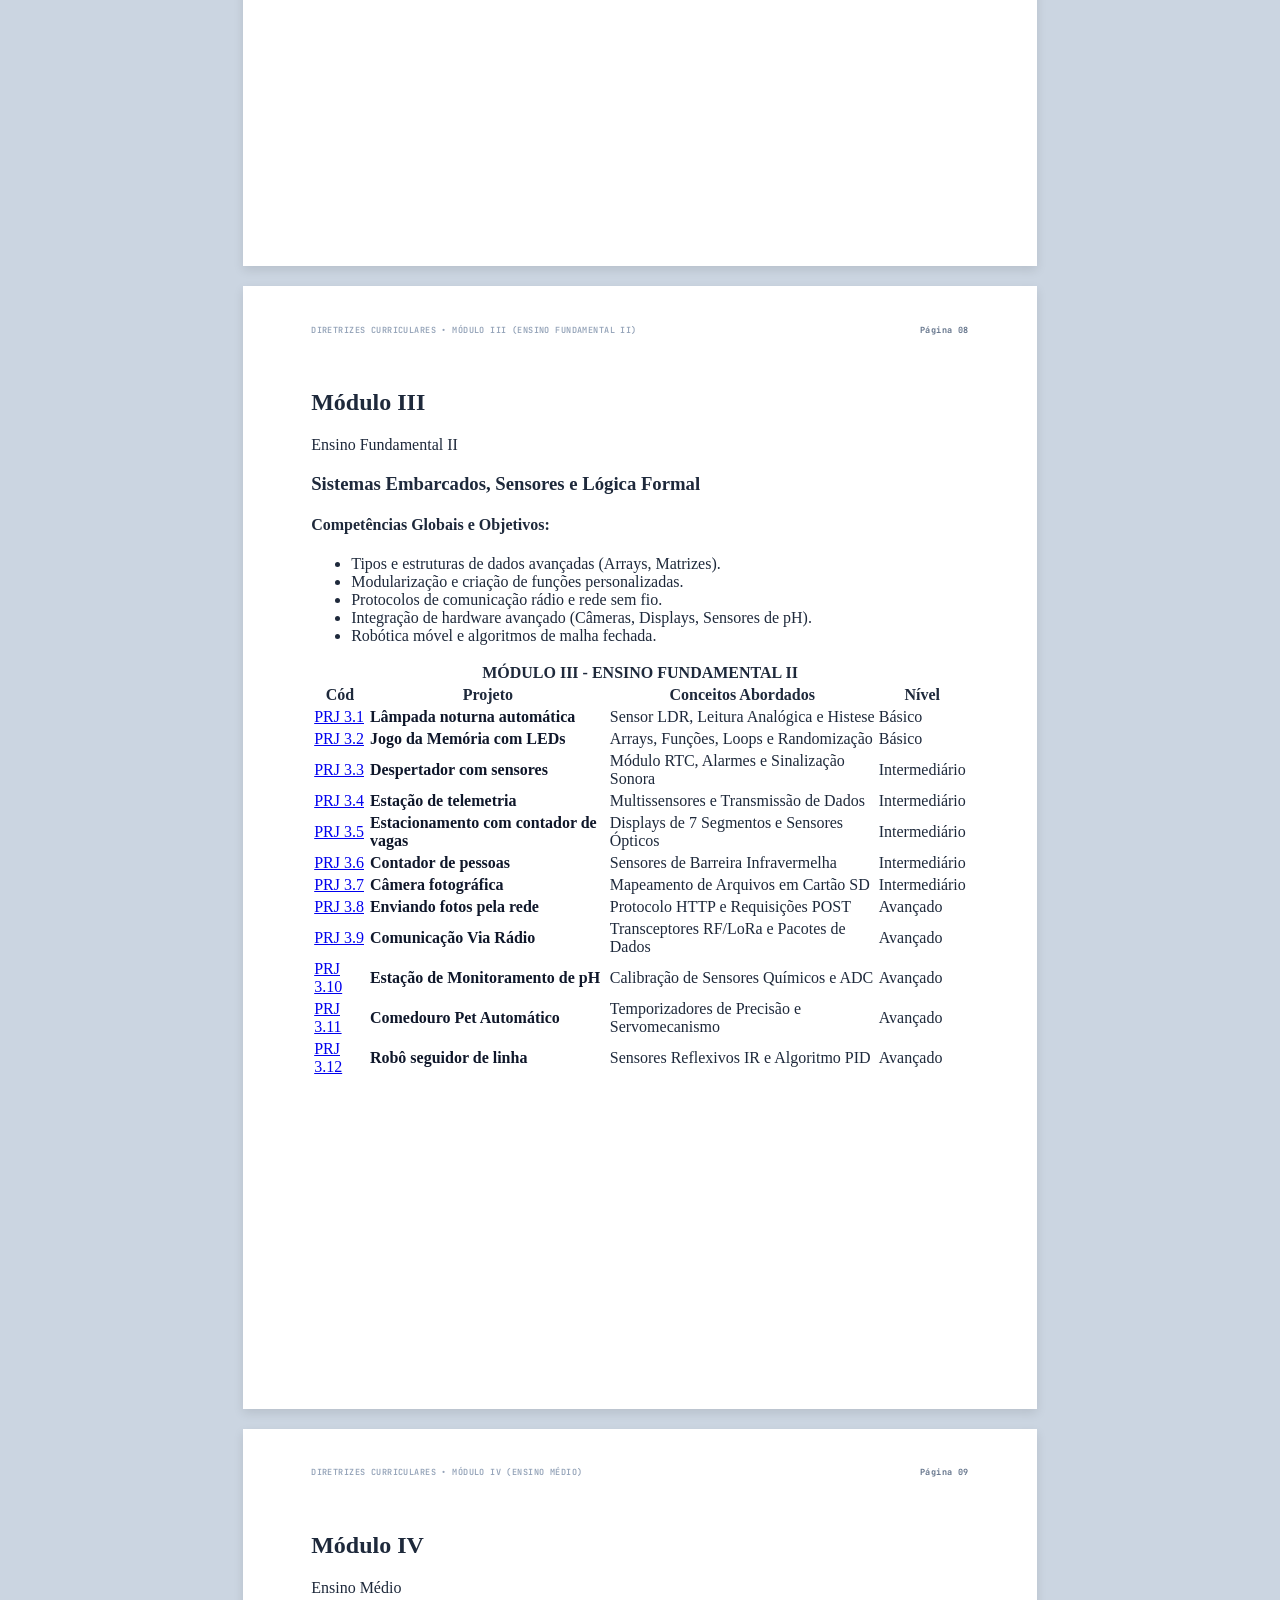
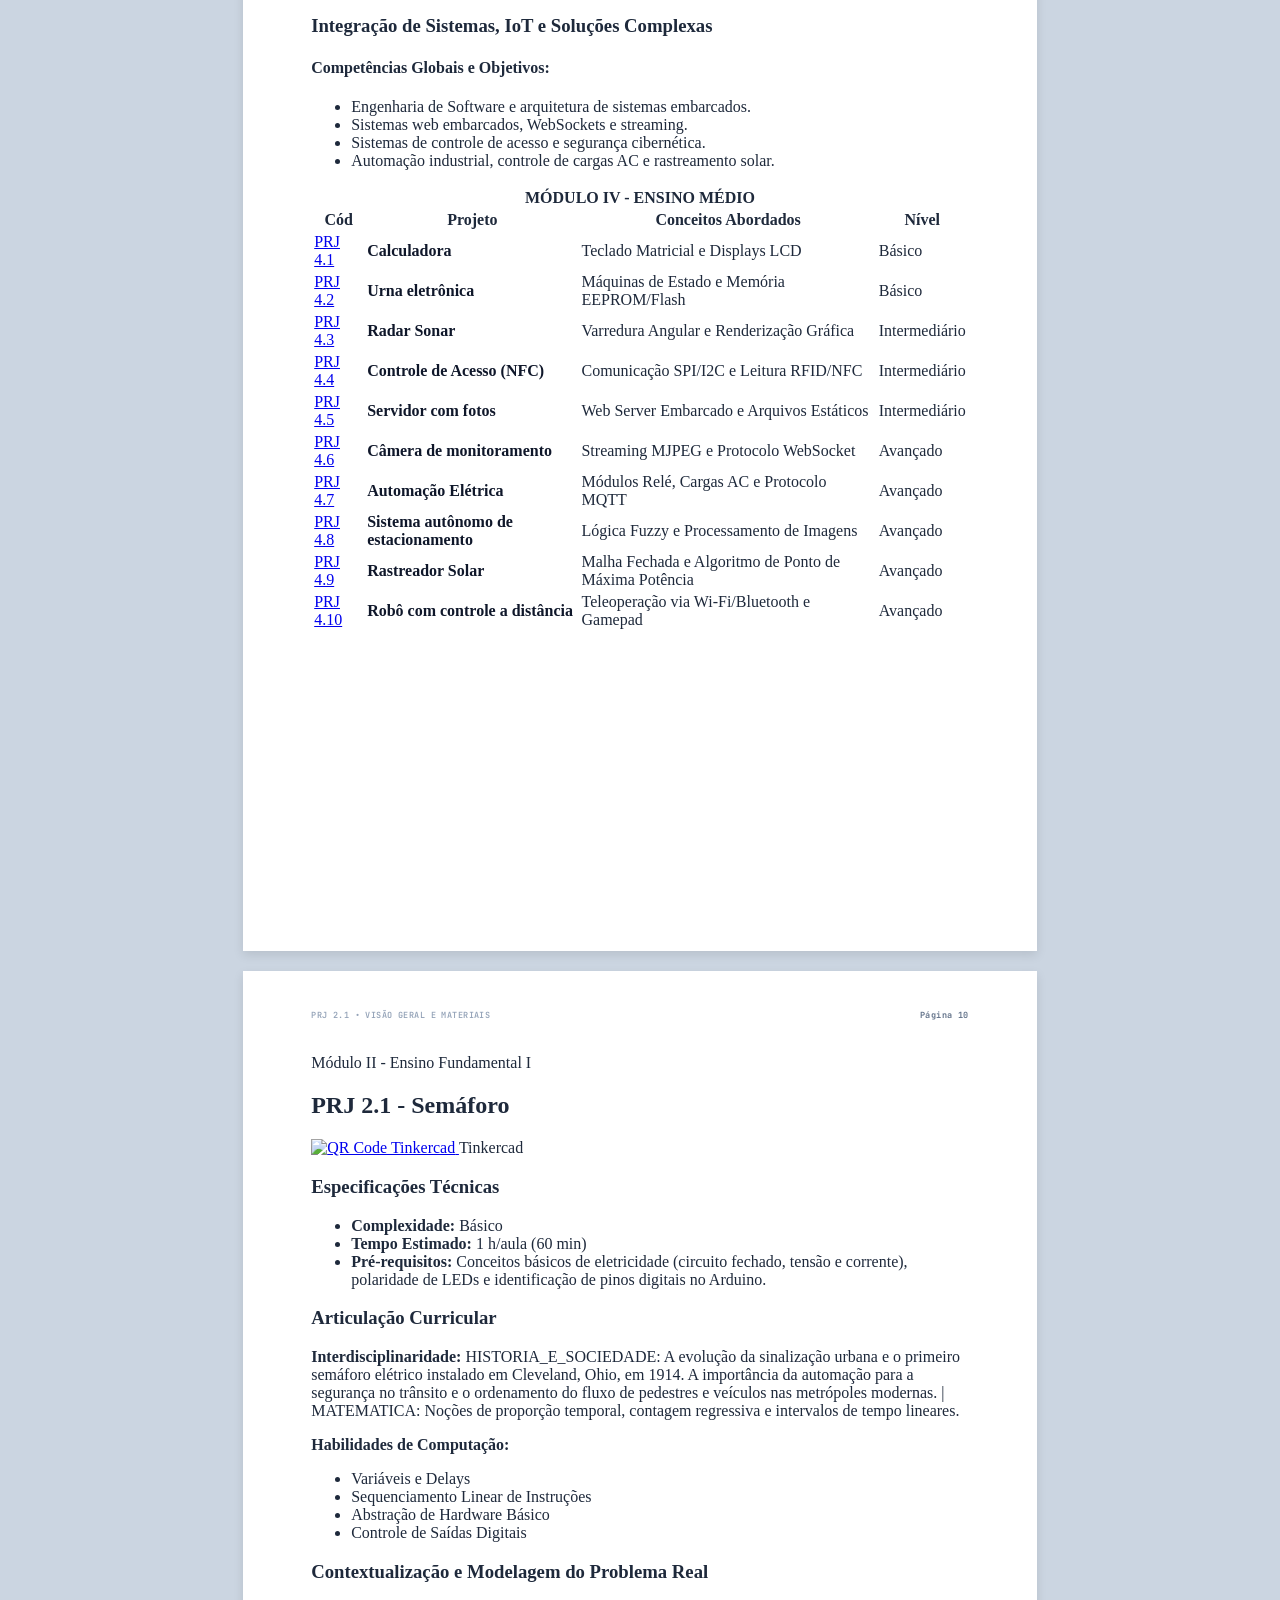
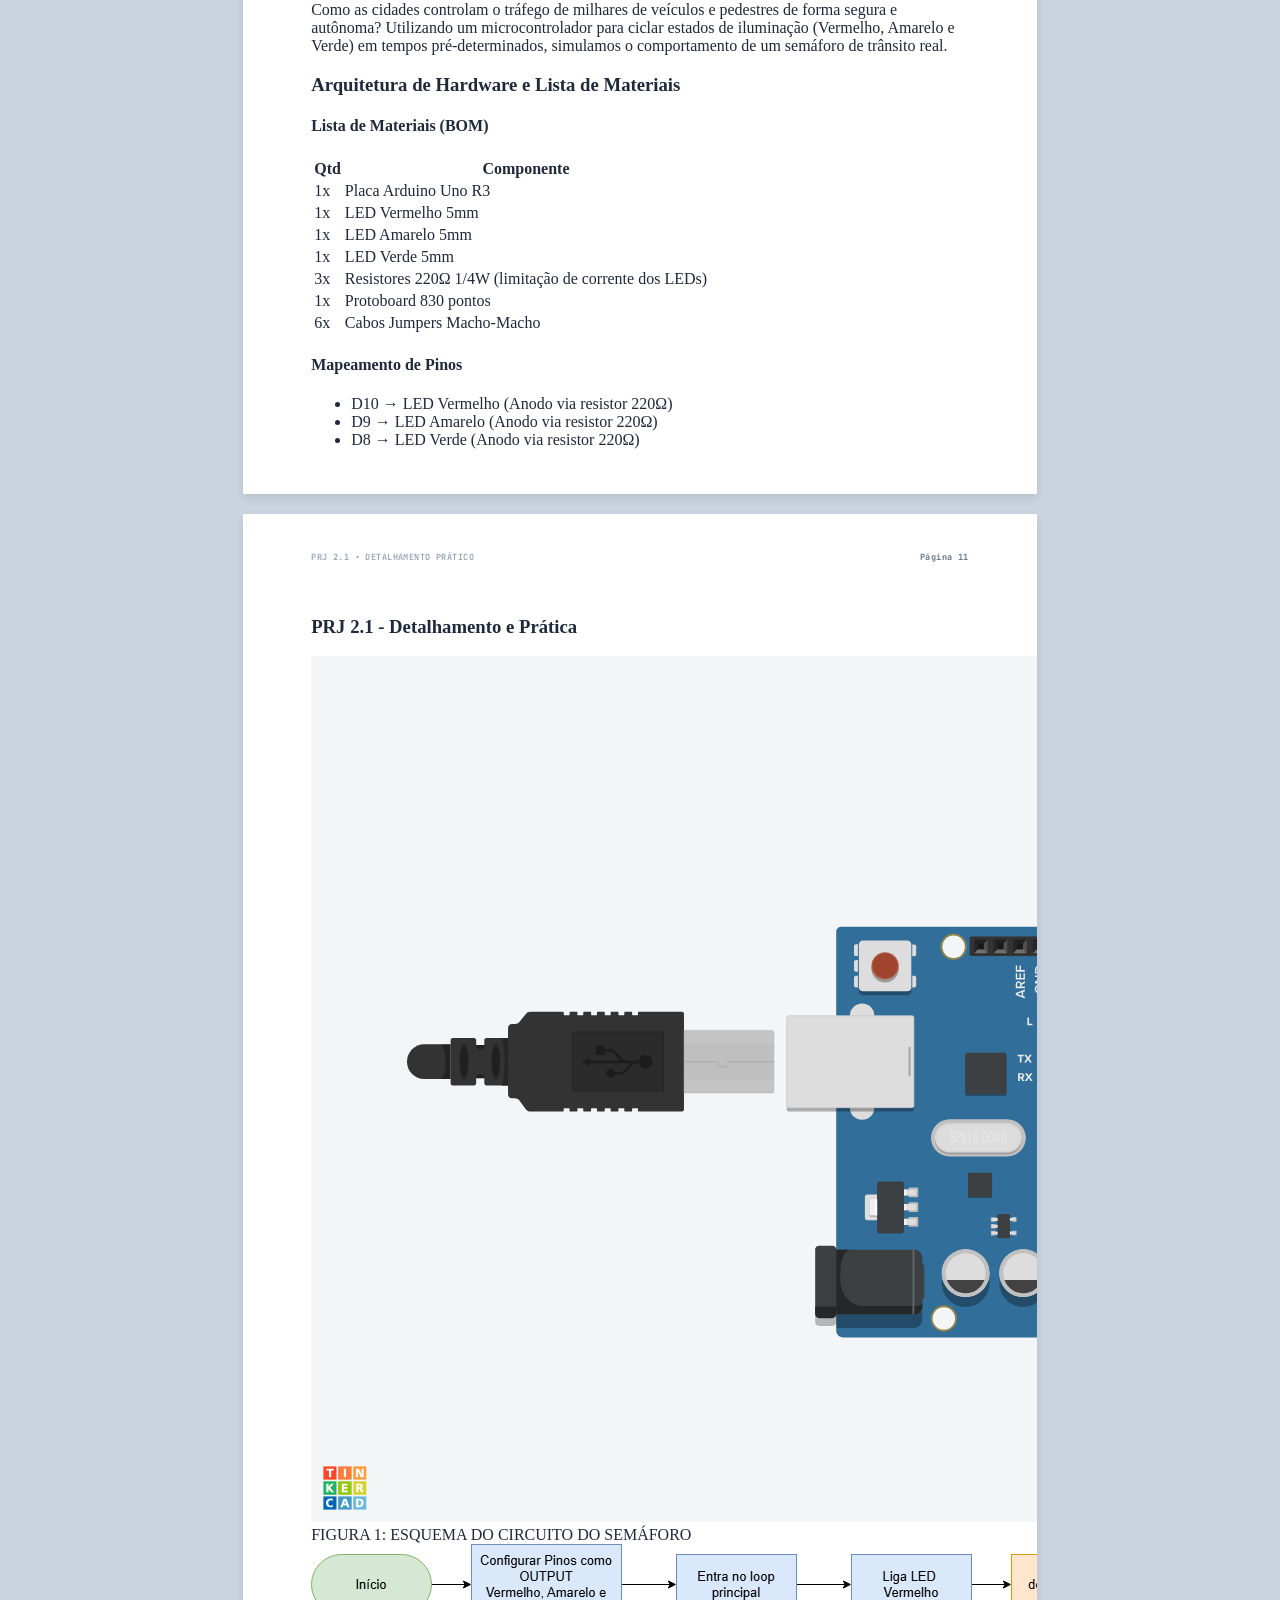
==== commit e67da40f: "Atualização do Manual e inclusão do PRJ 2.1" ====
--- a/Manual.html
+++ b/Manual.html
@@ -622,9 +622,22 @@
        Pág. 09
       </span>
      </a>
-     <a class="toc-row sumario-item group" href="#prj-31">
+     <a class="toc-row sumario-item group" href="#prj-21">
       <span class="font-mono text-brand-500 font-bold min-w-[62px] whitespace-nowrap shrink-0">
-       PRJ 3.1
+       PRJ 2.1
+      </span>
+      <span class="text-brand-900 font-medium group-hover:text-accent-blue truncate">
+       Semáforo
+      </span>
+      <span class="toc-leader">
+      </span>
+      <span class="font-mono text-brand-600 font-bold shrink-0">
+       Pág. 10
+      </span>
+     </a>
+     <a class="toc-row sumario-item group" href="#prj-32">
+      <span class="font-mono text-brand-500 font-bold min-w-[62px] whitespace-nowrap shrink-0">
+       PRJ 3.2
       </span>
       <span class="text-brand-900 font-medium group-hover:text-accent-blue truncate">
        Jogo da Memória com LEDs (Genius / Simon)
@@ -632,7 +645,20 @@
       <span class="toc-leader">
       </span>
       <span class="font-mono text-brand-600 font-bold shrink-0">
-       Pág. 10
+       Pág. 14
+      </span>
+     </a>
+     <a class="toc-row sumario-item group" href="#secao-referencias">
+      <span class="font-mono text-brand-500 font-bold min-w-[62px] whitespace-nowrap shrink-0">
+       REF.
+      </span>
+      <span class="text-brand-900 font-medium group-hover:text-accent-blue truncate">
+       Referências Bibliográficas
+      </span>
+      <span class="toc-leader">
+      </span>
+      <span class="font-mono text-brand-600 font-bold shrink-0">
+       Pág. 18
       </span>
      </a>
     </div>
@@ -1225,17 +1251,17 @@
         <tbody>
          <tr class="bg-white border-b border-brand-100">
           <td class="p-2.5 font-mono text-brand-500 border border-brand-100">
-           <a class="font-mono font-bold text-accent-blue hover:underline" href="#prj-prj-21">
+           <a class="font-mono font-bold text-accent-blue hover:underline" href="#prj-21">
             PRJ 2.1
            </a>
           </td>
           <td class="p-2.5 font-medium text-brand-900 border border-brand-100">
-           <a class="module-project-link" href="#prj-prj-21">
+           <a class="module-project-link" href="#prj-21">
             Semáforo
            </a>
           </td>
           <td class="p-2.5 text-brand-800 border border-brand-100 text-[11px]">
-           Variáveis, Temporização e Delays
+           Variáveis e Delays
           </td>
           <td class="p-2.5 border border-brand-100 text-center">
            <span class="bg-green-100 text-green-800 px-2 py-0.5 rounded text-[9px] font-bold uppercase">
@@ -1481,17 +1507,17 @@
         <tbody>
          <tr class="bg-white border-b border-brand-100">
           <td class="p-2.5 font-mono text-brand-500 border border-brand-100">
-           <a class="font-mono font-bold text-accent-blue hover:underline" href="#prj-31">
+           <a class="font-mono font-bold text-accent-blue hover:underline" href="#prj-prj-31">
             PRJ 3.1
            </a>
           </td>
           <td class="p-2.5 font-medium text-brand-900 border border-brand-100">
-           <a class="module-project-link" href="#prj-31">
-            Jogo da Memória com LEDs
-           </a>
-          </td>
-          <td class="p-2.5 text-brand-800 border border-brand-100 text-[11px]">
-           Arrays, Funções, Loops e Randomização
+           <a class="module-project-link" href="#prj-prj-31">
+            Lâmpada noturna automática
+           </a>
+          </td>
+          <td class="p-2.5 text-brand-800 border border-brand-100 text-[11px]">
+           Sensor LDR, Leitura Analógica e Histese
           </td>
           <td class="p-2.5 border border-brand-100 text-center">
            <span class="bg-green-100 text-green-800 px-2 py-0.5 rounded text-[9px] font-bold uppercase">
@@ -1501,17 +1527,17 @@
          </tr>
          <tr class="bg-brand-50 border-b border-brand-100">
           <td class="p-2.5 font-mono text-brand-500 border border-brand-100">
-           <a class="font-mono font-bold text-accent-blue hover:underline" href="#prj-prj-32">
+           <a class="font-mono font-bold text-accent-blue hover:underline" href="#prj-32">
             PRJ 3.2
            </a>
           </td>
           <td class="p-2.5 font-medium text-brand-900 border border-brand-100">
-           <a class="module-project-link" href="#prj-prj-32">
-            Lâmpada noturna automática
-           </a>
-          </td>
-          <td class="p-2.5 text-brand-800 border border-brand-100 text-[11px]">
-           Sensor LDR, Leitura Analógica e Histese
+           <a class="module-project-link" href="#prj-32">
+            Jogo da Memória com LEDs
+           </a>
+          </td>
+          <td class="p-2.5 text-brand-800 border border-brand-100 text-[11px]">
+           Arrays, Funções, Loops e Randomização
           </td>
           <td class="p-2.5 border border-brand-100 text-center">
            <span class="bg-green-100 text-green-800 px-2 py-0.5 rounded text-[9px] font-bold uppercase">
@@ -1999,13 +2025,526 @@
     </section>
    </div>
   </main>
-  <main class="a4-page page-break" id="prj-31">
+  <main class="a4-page page-break" id="prj-21">
    <div class="page-top-header">
     <span class="page-header-title">
-     PRJ 3.1 • Visão Geral e Materiais
+     PRJ 2.1 • Visão Geral e Materiais
     </span>
     <span class="page-header-number">
      Página 10
+    </span>
+   </div>
+   <div>
+    <header class="flex items-start justify-between mb-3.5 avoid-break border-b-2 border-brand-800 pb-2.5 gap-4">
+     <div class="flex-1">
+      <span class="font-mono text-brand-500 text-[10px] font-bold tracking-widest uppercase block mb-0.5">
+       Módulo II - Ensino Fundamental I
+      </span>
+      <h2 class="font-heading font-extrabold text-xl text-brand-900 mb-0.5 leading-tight">
+       PRJ 2.1 - Semáforo
+      </h2>
+     </div>
+     <div class="flex flex-col items-center justify-center border border-brand-200 bg-white p-1 rounded shadow-xs shrink-0 avoid-break">
+      <a href="https://www.tinkercad.com/things/66hrvqjr0HT-jogo-da-memoria?sharecode=7-SX2pF2aCBu4g14pAuLQF0axR53FBzI9UjHQ8CZ5nE" rel="noopener noreferrer" target="_blank" title="Acessar no Tinkercad">
+       <img alt="QR Code Tinkercad" class="w-12 h-12 object-contain" src="https://api.qrserver.com/v1/create-qr-code/?size=120x120&amp;data=https%3A%2F%2Fwww.tinkercad.com%2Fthings%2F66hrvqjr0HT-jogo-da-memoria%3Fsharecode%3D7-SX2pF2aCBu4g14pAuLQF0axR53FBzI9UjHQ8CZ5nE"/>
+      </a>
+      <span class="text-[7px] font-bold text-brand-800 uppercase tracking-tighter mt-0.5">
+       Tinkercad
+      </span>
+     </div>
+    </header>
+    <div class="flex flex-col gap-2.5 mb-3 avoid-break">
+     <!-- Especificações Técnicas: barra verde sinalizando orientação pedagógica -->
+     <div class="bg-white border border-slate-200 border-l-4 border-l-emerald-600 p-2.5 rounded-sm">
+      <h3 class="font-heading font-bold text-brand-900 mb-1 text-[10.5px] uppercase tracking-wider">
+       Especificações Técnicas
+      </h3>
+      <ul class="text-[10.5px] space-y-0.5 text-slate-800">
+       <li>
+        <strong class="text-slate-900">
+         Complexidade:
+        </strong>
+        Básico
+       </li>
+       <li>
+        <strong class="text-slate-900">
+         Tempo Estimado:
+        </strong>
+        1 h/aula (60 min)
+       </li>
+       <li>
+        <strong class="text-slate-900">
+         Pré-requisitos:
+        </strong>
+        Conceitos básicos de eletricidade (circuito fechado, tensão e corrente), polaridade de LEDs e identificação de pinos digitais no Arduino.
+       </li>
+      </ul>
+     </div>
+     <!-- Articulação Curricular: barra verde sinalizando orientação pedagógica -->
+     <div class="bg-white border border-slate-200 border-l-4 border-l-emerald-600 p-2.5 rounded-sm">
+      <h3 class="font-heading font-bold text-brand-900 mb-1 text-[10.5px] uppercase tracking-wider">
+       Articulação Curricular
+      </h3>
+      <p class="text-[10px] text-slate-800 leading-snug mb-1">
+       <strong class="text-slate-900">
+        Interdisciplinaridade:
+       </strong>
+       HISTORIA_E_SOCIEDADE: A evolução da sinalização urbana e o primeiro semáforo elétrico instalado em Cleveland, Ohio, em 1914. A importância da automação para a segurança no trânsito e o ordenamento do fluxo de pedestres e veículos nas metrópoles modernas. | MATEMATICA: Noções de proporção temporal, contagem regressiva e intervalos de tempo lineares.
+      </p>
+      <strong class="text-[10px] text-slate-900 block mb-0.5">
+       Habilidades de Computação:
+      </strong>
+      <ul class="list-disc pl-4 text-[10px] text-slate-700 space-y-0.5">
+       <li>
+        Variáveis e Delays
+       </li>
+       <li>
+        Sequenciamento Linear de Instruções
+       </li>
+       <li>
+        Abstração de Hardware Básico
+       </li>
+       <li>
+        Controle de Saídas Digitais
+       </li>
+      </ul>
+     </div>
+    </div>
+    <section class="mb-3 avoid-break">
+     <h3 class="font-heading font-bold text-brand-900 text-xs mb-1.5 pb-0.5 border-b border-slate-200 uppercase tracking-wide">
+      Contextualização e Modelagem do Problema Real
+     </h3>
+     <div class="pl-3 border-l-2 border-slate-400 text-slate-800 text-[10.5px] space-y-1 text-justify leading-relaxed">
+      <p class="m-0">
+       Como as cidades controlam o tráfego de milhares de veículos e pedestres de forma segura e autônoma? Utilizando um microcontrolador para ciclar estados de iluminação (Vermelho, Amarelo e Verde) em tempos pré-determinados, simulamos o comportamento de um semáforo de trânsito real.
+      </p>
+     </div>
+    </section>
+    <section class="border border-sky-200 rounded-lg overflow-hidden mb-3 avoid-break bg-sky-50/60">
+     <div class="bg-brand-900 text-white px-3.5 py-1.5">
+      <h3 class="font-heading font-bold text-[11px] uppercase tracking-wider m-0">
+       Arquitetura de Hardware e Lista de Materiais
+      </h3>
+     </div>
+     <div class="p-3">
+      <div class="grid grid-cols-1 md:grid-cols-2 gap-4">
+       <div>
+        <h4 class="font-heading font-bold text-slate-900 text-[10.5px] uppercase tracking-wide mb-1.5 pb-0.5 border-b border-sky-200">
+         Lista de Materiais (BOM)
+        </h4>
+        <table class="w-full text-left border-collapse">
+         <thead>
+          <tr class="border-b-2 border-slate-700 text-slate-900 text-[10px]">
+           <th class="py-1 px-2 font-bold text-center w-14">
+            Qtd
+           </th>
+           <th class="py-1 px-2 font-bold">
+            Componente
+           </th>
+          </tr>
+         </thead>
+         <tbody>
+          <tr class="border-b border-sky-200/60">
+           <td class="py-1.5 px-2 text-center font-mono font-medium text-slate-800 text-[9.5px]">
+            1x
+           </td>
+           <td class="py-1.5 px-2 text-slate-800 text-[10px]">
+            Placa Arduino Uno R3
+           </td>
+          </tr>
+          <tr class="border-b border-sky-200/60">
+           <td class="py-1.5 px-2 text-center font-mono font-medium text-slate-800 text-[9.5px]">
+            1x
+           </td>
+           <td class="py-1.5 px-2 text-slate-800 text-[10px]">
+            LED Vermelho 5mm
+           </td>
+          </tr>
+          <tr class="border-b border-sky-200/60">
+           <td class="py-1.5 px-2 text-center font-mono font-medium text-slate-800 text-[9.5px]">
+            1x
+           </td>
+           <td class="py-1.5 px-2 text-slate-800 text-[10px]">
+            LED Amarelo 5mm
+           </td>
+          </tr>
+          <tr class="border-b border-sky-200/60">
+           <td class="py-1.5 px-2 text-center font-mono font-medium text-slate-800 text-[9.5px]">
+            1x
+           </td>
+           <td class="py-1.5 px-2 text-slate-800 text-[10px]">
+            LED Verde 5mm
+           </td>
+          </tr>
+          <tr class="border-b border-sky-200/60">
+           <td class="py-1.5 px-2 text-center font-mono font-medium text-slate-800 text-[9.5px]">
+            3x
+           </td>
+           <td class="py-1.5 px-2 text-slate-800 text-[10px]">
+            Resistores 220Ω 1/4W (limitação de corrente dos LEDs)
+           </td>
+          </tr>
+          <tr class="border-b border-sky-200/60">
+           <td class="py-1.5 px-2 text-center font-mono font-medium text-slate-800 text-[9.5px]">
+            1x
+           </td>
+           <td class="py-1.5 px-2 text-slate-800 text-[10px]">
+            Protoboard 830 pontos
+           </td>
+          </tr>
+          <tr class="border-b border-sky-200/60">
+           <td class="py-1.5 px-2 text-center font-mono font-medium text-slate-800 text-[9.5px]">
+            6x
+           </td>
+           <td class="py-1.5 px-2 text-slate-800 text-[10px]">
+            Cabos Jumpers Macho-Macho
+           </td>
+          </tr>
+         </tbody>
+        </table>
+       </div>
+       <div>
+        <h4 class="font-heading font-bold text-slate-900 text-[10.5px] uppercase tracking-wide mb-1.5 pb-0.5 border-b border-sky-200">
+         Mapeamento de Pinos
+        </h4>
+        <div class="bg-white/80 p-2.5 rounded-md border border-sky-200/80">
+         <ul class="font-mono text-[9.5px] text-slate-800 space-y-1">
+          <li>
+           D10 → LED Vermelho (Anodo via resistor 220Ω)
+          </li>
+          <li>
+           D9 → LED Amarelo (Anodo via resistor 220Ω)
+          </li>
+          <li>
+           D8 → LED Verde (Anodo via resistor 220Ω)
+          </li>
+         </ul>
+        </div>
+       </div>
+      </div>
+     </div>
+    </section>
+   </div>
+  </main>
+  <main class="a4-page page-break">
+   <div class="page-top-header">
+    <span class="page-header-title">
+     PRJ 2.1 • Detalhamento Prático
+    </span>
+    <span class="page-header-number">
+     Página 11
+    </span>
+   </div>
+   <div>
+    <section>
+     <header class="mb-3 avoid-break border-b-2 border-brand-800 pb-1.5">
+      <h3 class="font-heading font-extrabold text-base text-brand-900">
+       PRJ 2.1 - Detalhamento e Prática
+      </h3>
+     </header>
+     <div class="bg-slate-100 rounded-xl p-3 text-center avoid-break mb-3">
+      <img alt="Esquema do Circuito" class="max-h-60 mx-auto object-contain rounded mb-1.5" src="projetos/PRJ_2_1_Esquema.png"/>
+      <span class="font-mono text-[9px] font-bold text-slate-500 uppercase tracking-wider block">
+       FIGURA 1: ESQUEMA DO CIRCUITO DO SEMÁFORO
+      </span>
+     </div>
+     <div class="bg-slate-100 rounded-xl p-3 text-center avoid-break mb-3">
+      <img alt="Fluxograma Lógico" class="max-h-100 mx-auto object-contain rounded mb-1.5" src="projetos/PRJ_2_1_Fluxograma.png"/>
+      <span class="font-mono text-[9px] font-bold text-slate-500 uppercase tracking-wider block">
+       FIGURA 2: FLUXOGRAMA LÓGICO-ALGORÍTMICO
+      </span>
+     </div>
+     <div class="bg-brand-50/70 border border-brand-200 p-2.5 rounded-lg mb-3 avoid-break">
+      <span class="font-mono text-[9px] font-bold text-brand-700 uppercase tracking-wider block mb-1.5">
+       Sequência de Estruturação do Código
+      </span>
+      <div class="code-flow-container m-0">
+       <span class="code-flow-step">
+        Definição de Pinos
+       </span>
+       <span class="code-flow-arrow">
+        →
+       </span>
+       <span class="code-flow-step">
+        Setup
+       </span>
+       <span class="code-flow-arrow">
+        →
+       </span>
+       <span class="code-flow-step">
+        Liga LED Vermelho
+       </span>
+       <span class="code-flow-arrow">
+        →
+       </span>
+       <span class="code-flow-step">
+        Delay
+       </span>
+       <span class="code-flow-arrow">
+        →
+       </span>
+       <span class="code-flow-step">
+        Desliga Vermelho
+       </span>
+       <span class="code-flow-arrow">
+        →
+       </span>
+       <span class="code-flow-step">
+        Liga LED Amarelo
+       </span>
+       <span class="code-flow-arrow">
+        →
+       </span>
+       <span class="code-flow-step">
+        Delay
+       </span>
+       <span class="code-flow-arrow">
+        →
+       </span>
+       <span class="code-flow-step">
+        Desliga Amarelo
+       </span>
+       <span class="code-flow-arrow">
+        →
+       </span>
+       <span class="code-flow-step">
+        Liga LED Verde
+       </span>
+       <span class="code-flow-arrow">
+        →
+       </span>
+       <span class="code-flow-step">
+        Delay
+       </span>
+       <span class="code-flow-arrow">
+        →
+       </span>
+       <span class="code-flow-step">
+        Loop
+       </span>
+      </div>
+     </div>
+     <div class="github-box avoid-break">
+      <div class="flex items-center gap-3">
+       <div class="w-8 h-8 rounded-full bg-white/10 flex items-center justify-center shrink-0">
+        <span class="material-symbols-outlined text-white text-[20px]">
+         code
+        </span>
+       </div>
+       <div>
+        <span class="text-[11px] font-bold tracking-wide uppercase block text-brand-200">
+         Repositório GitHub
+        </span>
+        <p class="text-[10px] text-brand-100 leading-snug m-0">
+         Acesse o código-fonte C++ completo e atualizado escaneando o QR Code ao lado ou acessando o repositório no GitHub.
+        </p>
+       </div>
+      </div>
+      <div class="flex flex-col items-center justify-center bg-white p-1 rounded shadow-xs shrink-0">
+       <a href="https://github.com/cadu-leal/manual-computacao-escolar/tree/main/prj-21" rel="noopener noreferrer" target="_blank" title="Acessar repositório no GitHub">
+        <img alt="QR Code GitHub" class="w-11 h-11 object-contain" src="https://api.qrserver.com/v1/create-qr-code/?size=120x120&amp;data=https%3A%2F%2Fgithub.com%2Fcadu-leal%2Fmanual-computacao-escolar%2Ftree%2Fmain%2Fprj-21"/>
+       </a>
+       <span class="text-[6.5px] font-bold text-brand-900 uppercase font-mono mt-0.5">
+        GitHub
+       </span>
+      </div>
+     </div>
+    </section>
+   </div>
+  </main>
+  <main class="a4-page page-break">
+   <div class="page-top-header">
+    <span class="page-header-title">
+     PRJ 2.1 • Detalhamento Prático
+    </span>
+    <span class="page-header-number">
+     Página 12
+    </span>
+   </div>
+   <div>
+    <section>
+     <section class="bg-sky-50/70 border border-sky-200 p-3.5 rounded-lg avoid-break mb-3.5">
+      <h3 class="font-heading font-bold text-sky-950 text-[11.5px] uppercase tracking-wide mb-2 pb-1 border-b border-sky-200">
+       ROTEIRO PRÁTICO DE EXECUÇÃO
+      </h3>
+      <ol class="list-decimal pl-4 space-y-2 text-[10px] text-slate-800 leading-[1.6]">
+       <li>
+        Conecte os resistores de 220Ω nos anodos dos LEDs Vermelho, Amarelo e Verde, ligando-os respectivamente aos pinos digitais D10, D9 e D8 do Arduino.
+       </li>
+       <li>
+        Conecte os catodos de todos os LEDs ao barramento de GND da protoboard e puxe um jumper para o GND da placa Arduino.
+       </li>
+       <li>
+        Verifique a polaridade correta dos componentes (a perna maior do LED é o anodo e a menor é o catodo).
+       </li>
+       <li>
+        Conecte o Arduino ao computador via cabo USB.
+       </li>
+       <li>
+        Abra a IDE do Arduino, cole o código fonte correspondente ao ciclo do semáforo e selecione a porta correta.
+       </li>
+       <li>
+        Carregue o programa na placa e observe a alternância cíclica das luzes.
+       </li>
+      </ol>
+     </section>
+     <section class="bg-emerald-50/70 border border-emerald-200 p-3.5 rounded-lg mb-3.5 avoid-break">
+      <h3 class="font-heading font-bold text-emerald-950 text-[11.5px] uppercase tracking-wide mb-2 pb-1 border-b border-emerald-200">
+       ARTICULAÇÃO E APROFUNDAMENTO TEÓRICO
+      </h3>
+      <div class="pl-4 space-y-2 text-[10px] text-slate-800 leading-[1.6] m-0">
+       <p class="m-0">
+        <strong class="font-bold text-slate-900">
+         Controle de Portas Digitais:
+        </strong>
+        A função `digitalWrite()` envia sinais de nível lógico Alto (HIGH / 5V) ou Baixo (LOW / 0V) para os pinos configurados como saída (`OUTPUT`), controlando o fluxo de corrente pelos LEDs.
+       </p>
+       <p class="m-0">
+        <strong class="font-bold text-slate-900">
+         O Papel do Resistor de Limitação:
+        </strong>
+        O resistor de 220Ω é indispensável para limitar a corrente elétrica que passa pelo LED, evitando a queima do componente devido à diferença de potencial direta da placa.
+       </p>
+       <p class="m-0">
+        <strong class="font-bold text-slate-900">
+         Temporização Sequencial:
+        </strong>
+        O uso da função `delay()` pausa a execução do programa em milissegundos, criando a cadência visual temporal necessária para imitar o funcionamento de um semáforo urbano convencional.
+       </p>
+       <p class="m-0">
+        <strong class="font-bold text-slate-900">
+         Lógica de Estados:
+        </strong>
+        O ciclo demonstra como transições ordenadas de ligar e desligar criam um padrão repetitivo previsível e automatizado.
+       </p>
+      </div>
+     </section>
+     <section class="bg-slate-100 border border-slate-200 p-3.5 rounded-lg avoid-break mb-3.5">
+      <h3 class="font-heading font-bold text-slate-800 text-[11.5px] uppercase tracking-wide mb-2 pb-1 border-b border-slate-300">
+       DESAFIOS DE EXPANSÃO
+      </h3>
+      <div class="space-y-1.5">
+       <div class="flex items-center justify-between gap-3 bg-white p-2.5 rounded-md border border-slate-200/80 shadow-2xs avoid-break mb-2">
+        <p class="text-[10px] text-slate-800 leading-snug m-0 font-medium flex-1">
+         Adicionar um botão de pedestre (Push Button) que, ao ser pressionado, altera imediatamente o semáforo para o estado de travessia segura.
+        </p>
+        <div class="flex items-center justify-center text-[9px] font-bold uppercase px-3 py-1.5 rounded-md shrink-0 min-w-[90px] text-center bg-emerald-100 text-emerald-800 border border-emerald-300">
+         Fácil
+        </div>
+       </div>
+       <div class="flex items-center justify-between gap-3 bg-white p-2.5 rounded-md border border-slate-200/80 shadow-2xs avoid-break mb-2">
+        <p class="text-[10px] text-slate-800 leading-snug m-0 font-medium flex-1">
+         Incluir um buzzer para emitir um sinal sonoro intermitente exclusivo para orientar pedestres com deficiência visual durante o sinal verde.
+        </p>
+        <div class="flex items-center justify-center text-[9px] font-bold uppercase px-3 py-1.5 rounded-md shrink-0 min-w-[90px] text-center bg-amber-100 text-amber-800 border border-amber-300">
+         Intermediário
+        </div>
+       </div>
+       <div class="flex items-center justify-between gap-3 bg-white p-2.5 rounded-md border border-slate-200/80 shadow-2xs avoid-break mb-2">
+        <p class="text-[10px] text-slate-800 leading-snug m-0 font-medium flex-1">
+         Substituir o comando `delay()` por uma abordagem baseada em temporização não-bloqueante utilizando a função `millis()`, permitindo que o sistema execute outras tarefas em paralelo sem congelar o fluxo.
+        </p>
+        <div class="flex items-center justify-center text-[9px] font-bold uppercase px-3 py-1.5 rounded-md shrink-0 min-w-[90px] text-center bg-red-100 text-red-800 border border-red-300">
+         Avançado
+        </div>
+       </div>
+      </div>
+     </section>
+     <div class="bg-emerald-50/80 border border-emerald-200 border-l-4 border-l-emerald-600 p-2.5 rounded-sm mb-3 avoid-break">
+      <div class="flex items-start gap-2">
+       <span class="text-sm shrink-0 leading-none mt-0.5">
+       </span>
+       <div>
+        <span class="font-heading font-bold text-emerald-950 text-[10.5px] uppercase tracking-wide block mb-0.5">
+         Explore e Modifique
+        </span>
+        <p class="text-[10px] text-emerald-900 leading-relaxed m-0">
+         O fluxograma e o código fornecidos são a base do projeto. Incentive os estudantes a alterarem trechos do algoritmo (como intervalos de tempo, frequências sonoras, padrões de repetição e limites lógicos) e a proporem novas funcionalidades, estimulando a criatividade, a experimentação ativa e a autonomia investigativa.
+        </p>
+       </div>
+      </div>
+     </div>
+    </section>
+   </div>
+  </main>
+  <main class="a4-page page-break">
+   <div class="page-top-header">
+    <span class="page-header-title">
+     PRJ 2.1 • Detalhamento Prático
+    </span>
+    <span class="page-header-number">
+     Página 13
+    </span>
+   </div>
+   <div>
+    <section>
+     <section class="mb-3.5 avoid-break">
+      <h3 class="font-heading font-bold text-slate-900 text-[11.5px] uppercase tracking-wide mb-2 pb-1 border-b border-slate-200">
+       TRECHO DO CÓDIGO-FONTE
+      </h3>
+      <div class="border border-brand-900 rounded-lg overflow-hidden shadow-xs mb-2">
+       <div class="bg-brand-900 px-3.5 py-1.5 flex items-center justify-between">
+        <span class="text-brand-100 font-mono text-[10px] font-semibold tracking-wide">
+         Semáforo
+        </span>
+        <span class="text-[9px] font-mono text-brand-300 font-medium">
+         C++ / Arduino
+        </span>
+       </div>
+       <div class="bg-white p-3 overflow-x-auto code-block">
+        <pre class="m-0"><code class="text-black text-[9.5px] font-mono leading-relaxed whitespace-pre-wrap break-words">const int LED_VERMELHO = 11;
+const int LED_AMARELO = 12;
+const int LED_VERDE = 13;
+
+void setup() {
+  // Configura os pinos dos LEDs como saídas digitais
+  pinMode(LED_VERMELHO, OUTPUT);
+  pinMode(LED_AMARELO, OUTPUT);
+  pinMode(LED_VERDE, OUTPUT);
+}
+
+void loop() {
+  // Estado 1: Vermelho aceso (Pare)
+  digitalWrite(LED_VERMELHO, HIGH);
+  digitalWrite(LED_AMARELO, LOW);
+  digitalWrite(LED_VERDE, LOW);
+  delay(5000); // Mantém por 5 segundos
+
+  // Estado 2: Verde aceso (Siga)
+  digitalWrite(LED_VERMELHO, LOW);
+  digitalWrite(LED_AMARELO, LOW);
+  digitalWrite(LED_VERDE, HIGH);
+  delay(5000); // Mantém por 5 segundos
+
+  // Estado 3: Amarelo aceso (Atenção)
+  digitalWrite(LED_VERMELHO, LOW);
+  digitalWrite(LED_AMARELO, HIGH);
+  digitalWrite(LED_VERDE, LOW);
+  delay(3000); // Mantém por 3 segundos
+}</code></pre>
+       </div>
+      </div>
+      <div class="bg-amber-50/90 border border-amber-200 rounded-md p-2.5 flex items-start gap-2 text-amber-950">
+       <span class="text-sm shrink-0 leading-none mt-0.5">
+       </span>
+       <p class="text-[9.5px] leading-relaxed m-0 font-normal">
+        <strong>
+         Nota:
+        </strong>
+        Por motivos didáticos e de síntese visual, exibimos acima apenas o trecho principal da lógica do algoritmo. O código-fonte integral em C++ (com todas as rotinas auxiliares, mapeamentos de pinos e laço de setup) está disponível para consulta e download via QR Code do Repositório GitHub.
+       </p>
+      </div>
+     </section>
+    </section>
+   </div>
+  </main>
+  <main class="a4-page page-break" id="prj-32">
+   <div class="page-top-header">
+    <span class="page-header-title">
+     PRJ 3.2 • Visão Geral e Materiais
+    </span>
+    <span class="page-header-number">
+     Página 14
     </span>
    </div>
    <div>
@@ -2015,7 +2554,7 @@
        Módulo III - Ensino Fundamental II
       </span>
       <h2 class="font-heading font-extrabold text-xl text-brand-900 mb-0.5 leading-tight">
-       PRJ 3.1 - Jogo da Memória com LEDs (Genius / Simon)
+       PRJ 3.2 - Jogo da Memória com LEDs (Genius / Simon)
       </h2>
      </div>
      <div class="flex flex-col items-center justify-center border border-brand-200 bg-white p-1 rounded shadow-xs shrink-0 avoid-break">
@@ -2096,7 +2635,7 @@
      </h3>
      <div class="pl-3 border-l-2 border-slate-400 text-slate-800 text-[10.5px] space-y-1 text-justify leading-relaxed">
       <p class="m-0">
-       Lançado no final da década de 1970 no Studio 54 em Nova York, o Simon (Genius no Brasil) tornou-se um marco da cultura pop e da engenharia de computação ao provar que sistemas microcontrolados simples podiam criar interações complexas de memória e padrão auditivo-visual. Como modelar a lógica de geração de sequências dinâmicas, o armazenamento em filas indexadas de vetores e a validação em tempo real das entradas do usuário utilizando um microcontrolador moderno como o Arduino?
+       A automação e o gerenciamento de fluxos em sistemas de mobilidade urbana — abrangendo vias rodoviárias, faixas de pedestres, ciclovias, cruzamentos rodoferroviários e redes de transporte multimodal — exigem sistemas embarcados determinísticos e tolerantes a falhas para garantir a segurança pública. Como modelar computacionalmente a lógica de temporização de estados, priorização de tráfego, intertravamento (interlocking) de sinais e o tratamento síncrono de entradas em tempo real utilizando microcontroladores aplicados à infraestrutura de controle de tráfego?
       </p>
      </div>
     </section>
@@ -2254,21 +2793,21 @@
   <main class="a4-page page-break">
    <div class="page-top-header">
     <span class="page-header-title">
-     PRJ 3.1 • Detalhamento Prático
+     PRJ 3.2 • Detalhamento Prático
     </span>
     <span class="page-header-number">
-     Página 11
+     Página 15
     </span>
    </div>
    <div>
     <section>
      <header class="mb-3 avoid-break border-b-2 border-brand-800 pb-1.5">
       <h3 class="font-heading font-extrabold text-base text-brand-900">
-       PRJ 3.1 - Detalhamento e Prática
+       PRJ 3.2 - Detalhamento e Prática
       </h3>
      </header>
      <div class="bg-slate-100 rounded-xl p-3 text-center avoid-break mb-3">
-      <img alt="Esquema do Circuito" class="max-h-60 mx-auto object-contain rounded mb-1.5" src="projetos/PRJ_3_1_esquema.png"/>
+      <img alt="Esquema do Circuito" class="max-h-60 mx-auto object-contain rounded mb-1.5" src="projetos/PRJ_3_1_Esquema.png"/>
       <span class="font-mono text-[9px] font-bold text-slate-500 uppercase tracking-wider block">
        FIGURA 1: ESQUEMA DO CIRCUITO ELETRÔNICO
       </span>
@@ -2348,8 +2887,8 @@
        </div>
       </div>
       <div class="flex flex-col items-center justify-center bg-white p-1 rounded shadow-xs shrink-0">
-       <a href="https://github.com/cadu-leal/manual-computacao-escolar/tree/main/prj-31" rel="noopener noreferrer" target="_blank" title="Acessar repositório no GitHub">
-        <img alt="QR Code GitHub" class="w-11 h-11 object-contain" src="https://api.qrserver.com/v1/create-qr-code/?size=120x120&amp;data=https%3A%2F%2Fgithub.com%2Fcadu-leal%2Fmanual-computacao-escolar%2Ftree%2Fmain%2Fprj-31"/>
+       <a href="https://github.com/cadu-leal/manual-computacao-escolar/tree/main/prj-32" rel="noopener noreferrer" target="_blank" title="Acessar repositório no GitHub">
+        <img alt="QR Code GitHub" class="w-11 h-11 object-contain" src="https://api.qrserver.com/v1/create-qr-code/?size=120x120&amp;data=https%3A%2F%2Fgithub.com%2Fcadu-leal%2Fmanual-computacao-escolar%2Ftree%2Fmain%2Fprj-32"/>
        </a>
        <span class="text-[6.5px] font-bold text-brand-900 uppercase font-mono mt-0.5">
         GitHub
@@ -2362,10 +2901,10 @@
   <main class="a4-page page-break">
    <div class="page-top-header">
     <span class="page-header-title">
-     PRJ 3.1 • Detalhamento Prático
+     PRJ 3.2 • Detalhamento Prático
     </span>
     <span class="page-header-number">
-     Página 12
+     Página 16
     </span>
    </div>
    <div>
@@ -2477,10 +3016,10 @@
   <main class="a4-page page-break">
    <div class="page-top-header">
     <span class="page-header-title">
-     PRJ 3.1 • Detalhamento Prático
+     PRJ 3.2 • Detalhamento Prático
     </span>
     <span class="page-header-number">
-     Página 13
+     Página 17
     </span>
    </div>
    <div>
@@ -2492,7 +3031,7 @@
       <div class="border border-brand-900 rounded-lg overflow-hidden shadow-xs mb-2">
        <div class="bg-brand-900 px-3.5 py-1.5 flex items-center justify-between">
         <span class="text-brand-100 font-mono text-[10px] font-semibold tracking-wide">
-         Loop Principal - Lógica de Controle do Jogo
+         Jogo da Memória com LEDs (Genius / Simon)
         </span>
         <span class="text-[9px] font-mono text-brand-300 font-medium">
          C++ / Arduino
@@ -2556,6 +3095,9 @@
    <div class="page-top-header">
     <span class="page-header-title">
      Manual Didático de Computação • Referências
+    </span>
+    <span class="page-header-number">
+     Página 18
     </span>
    </div>
    <div class="w-full">
